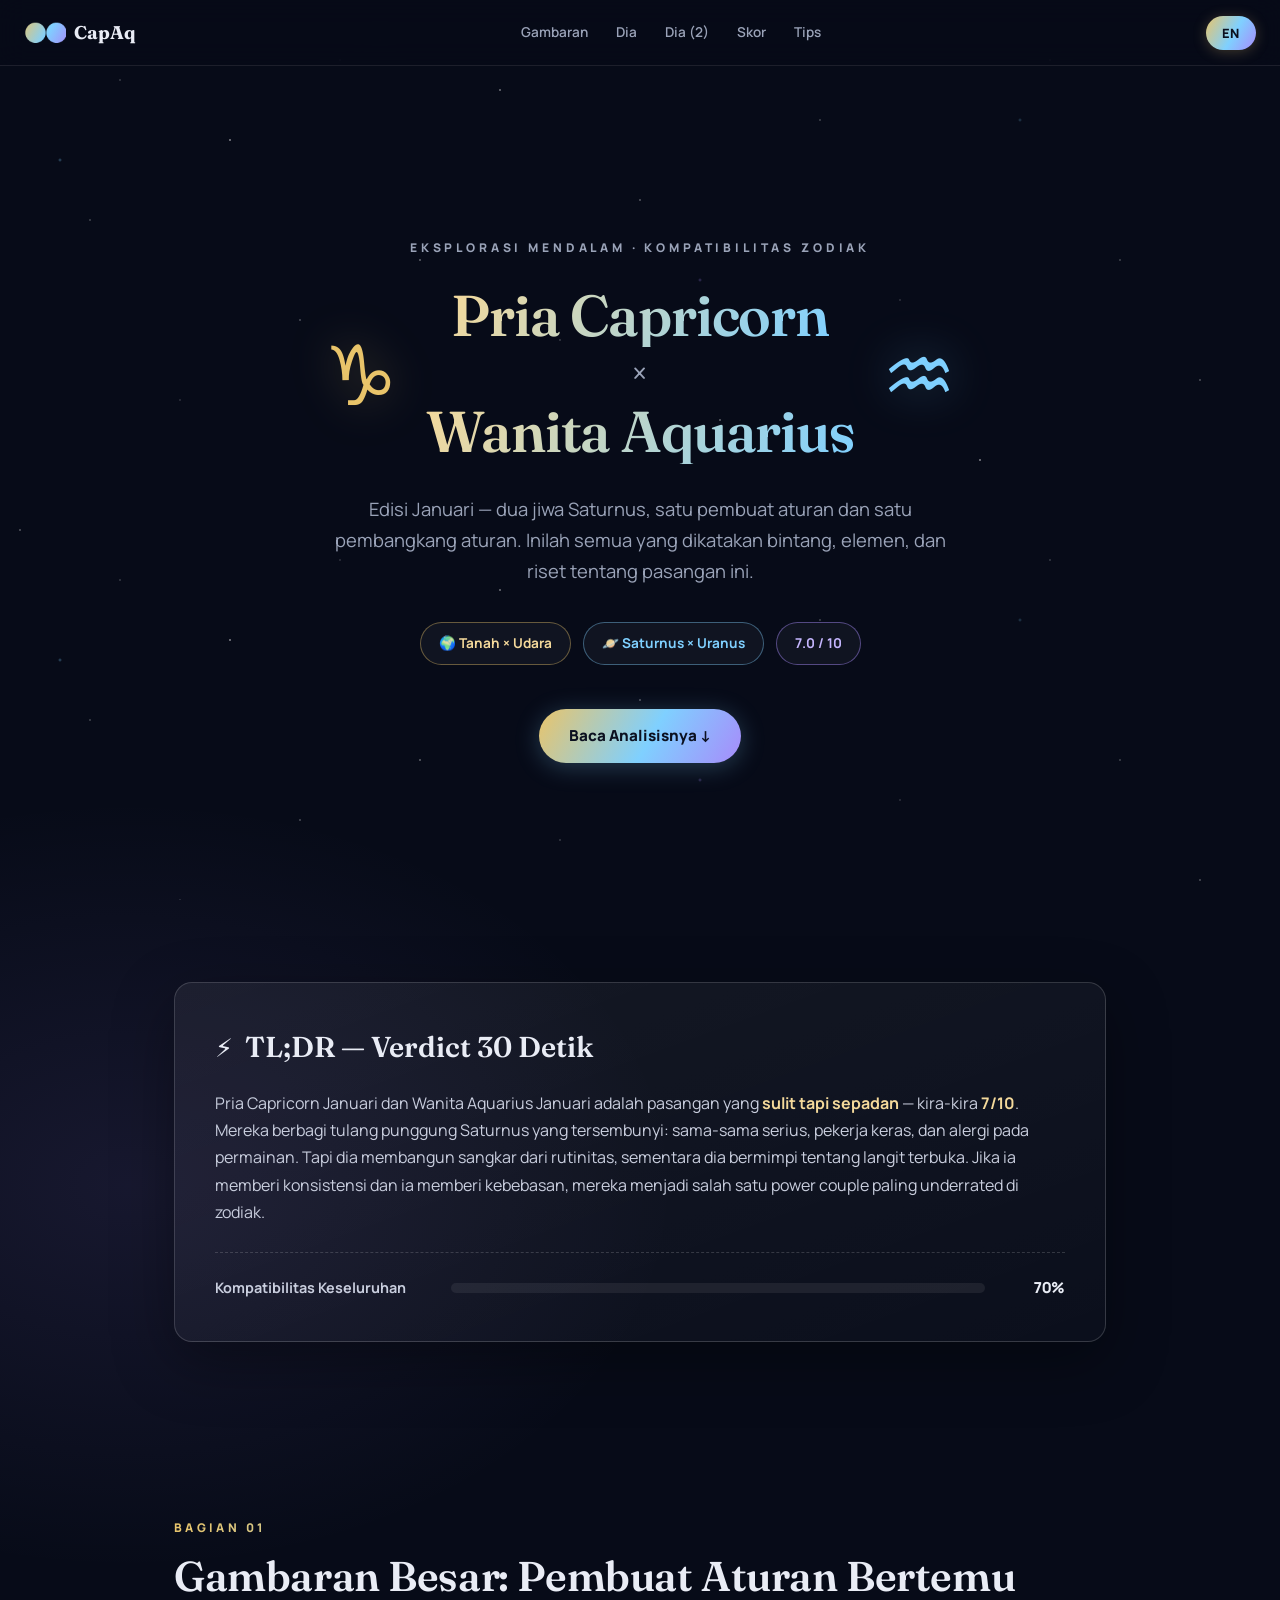
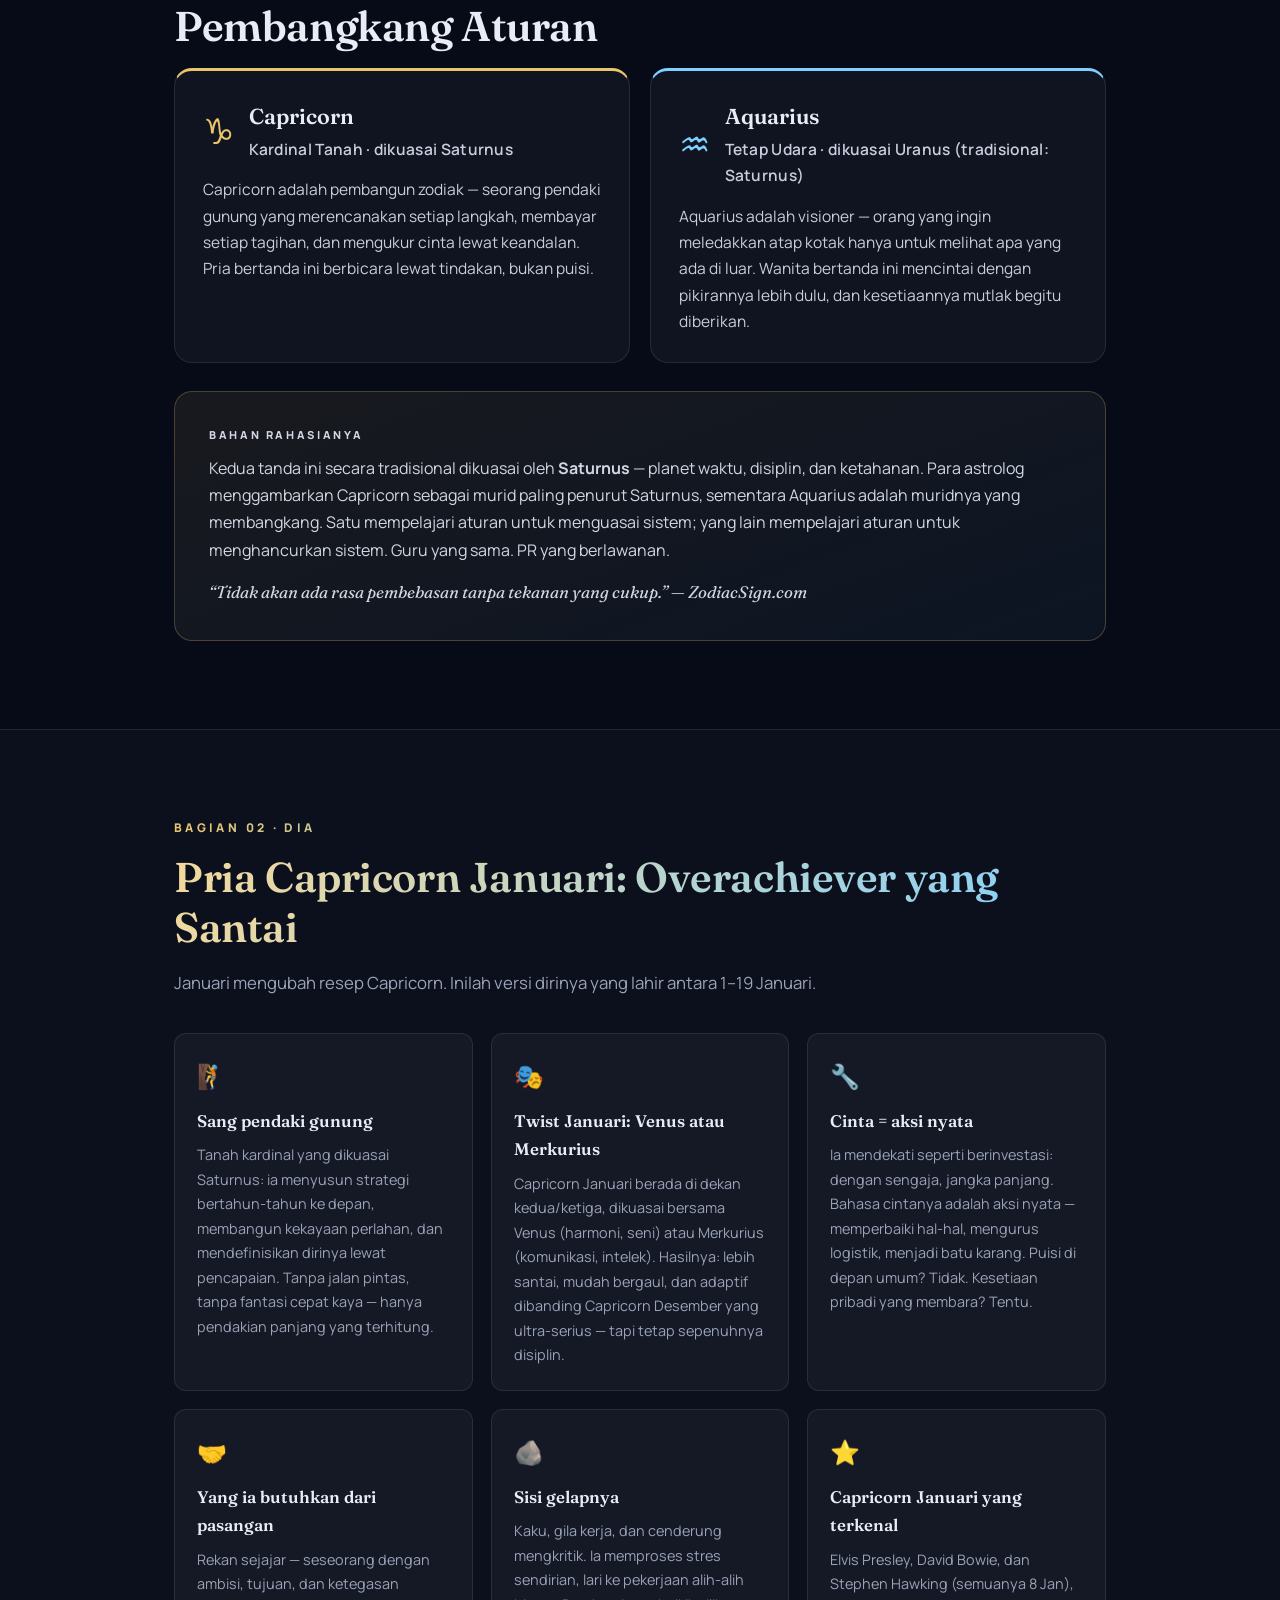
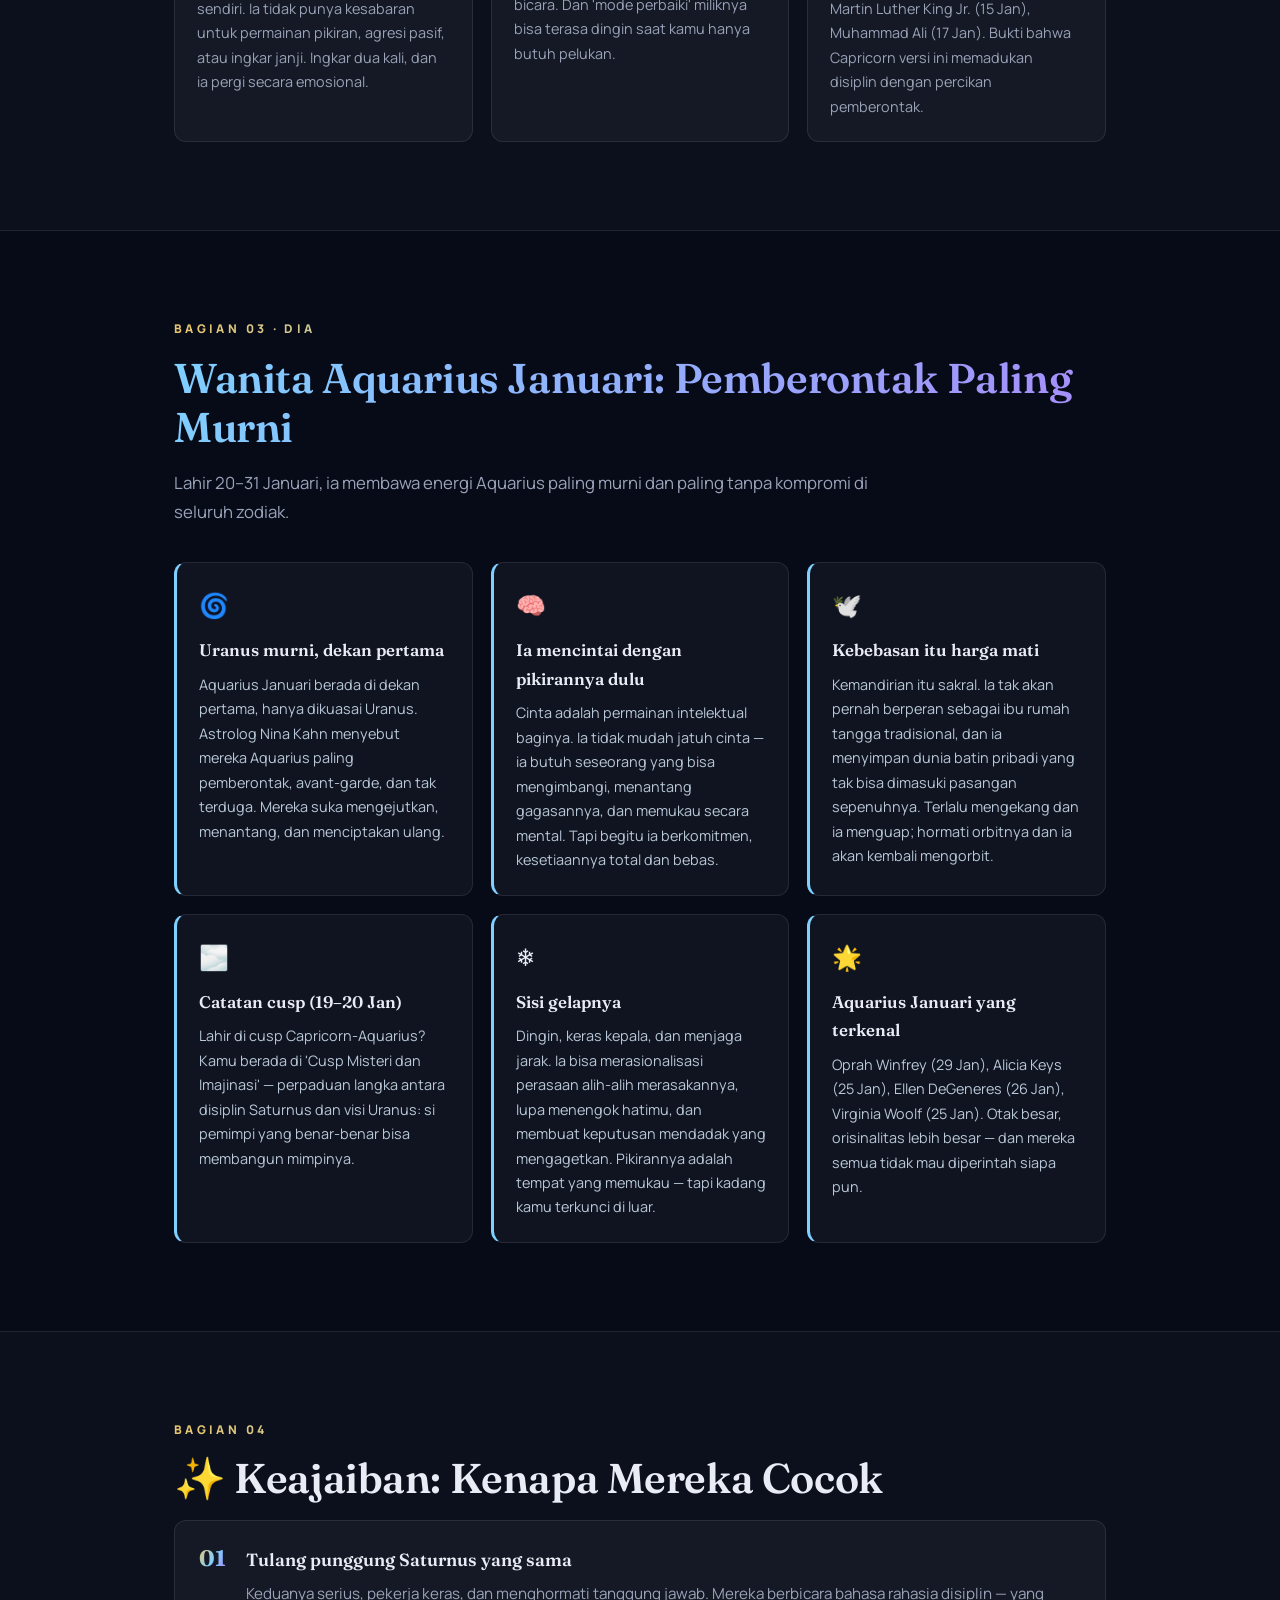
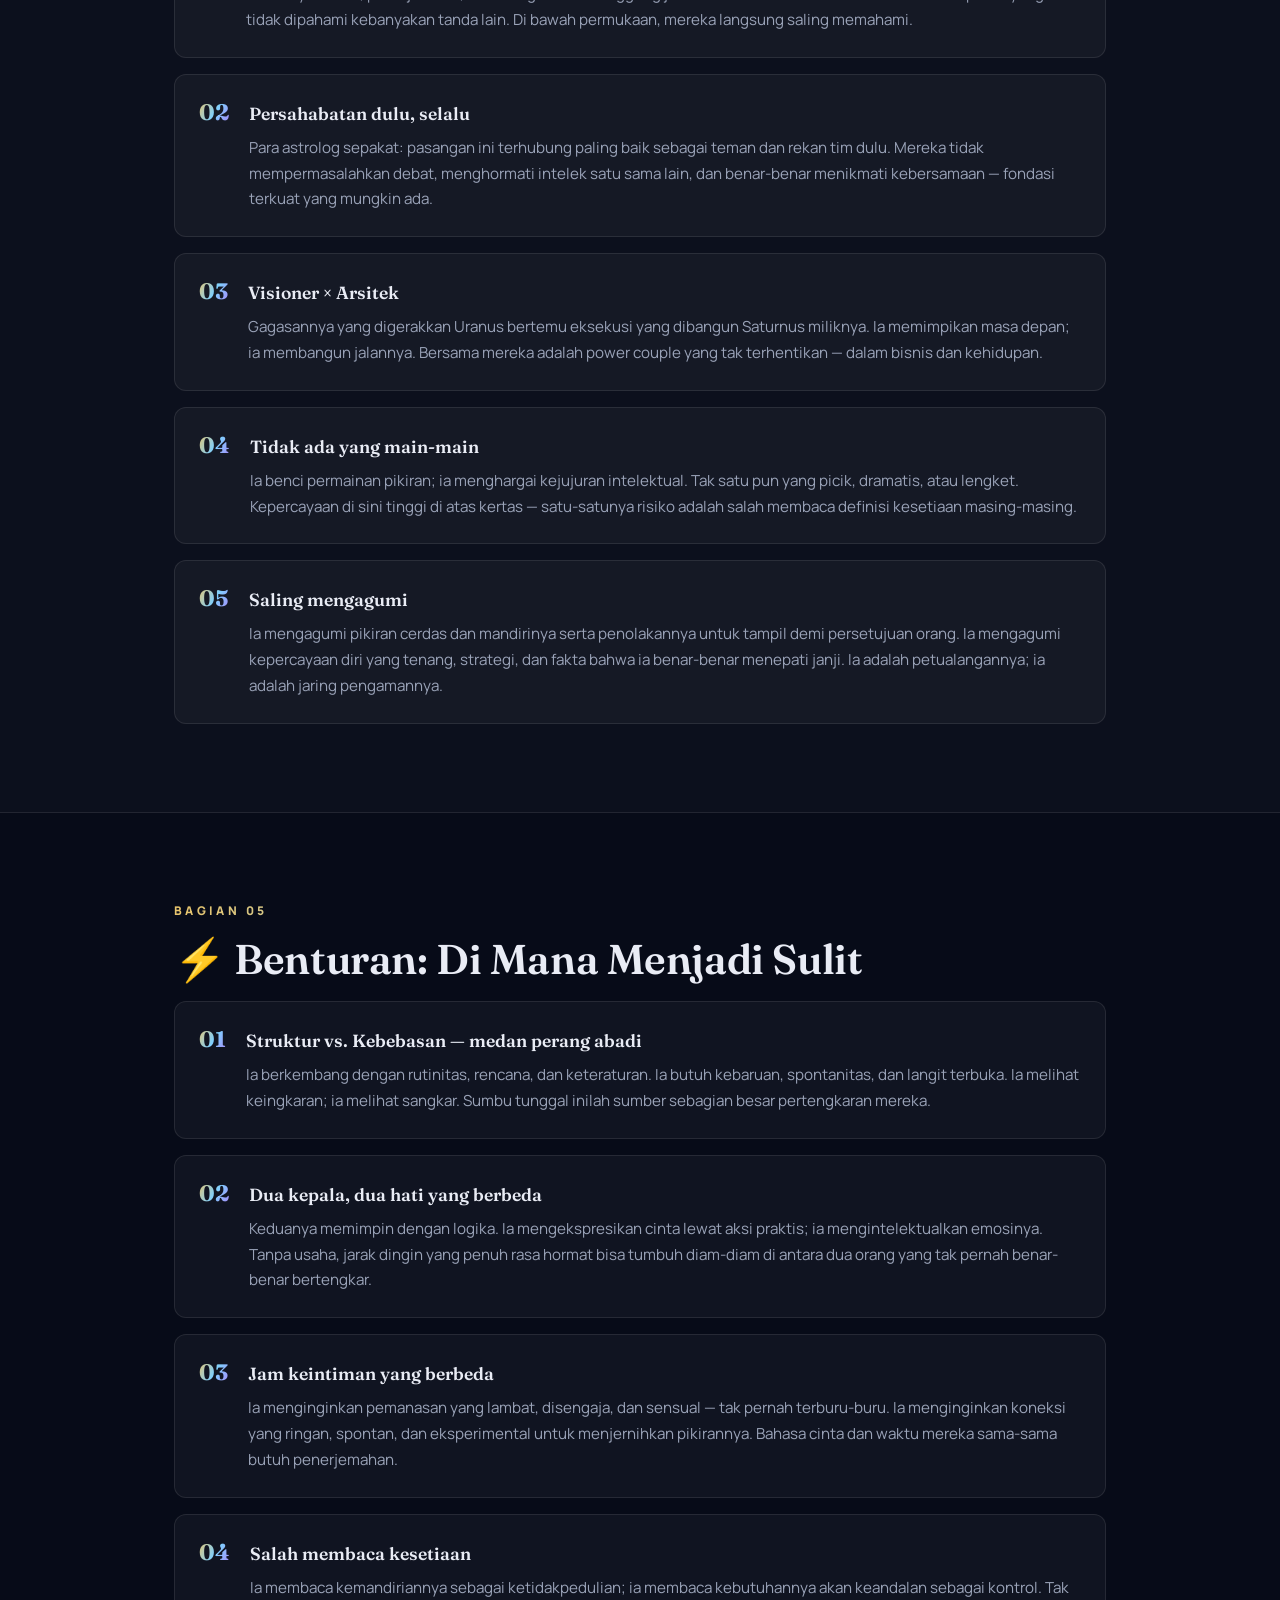
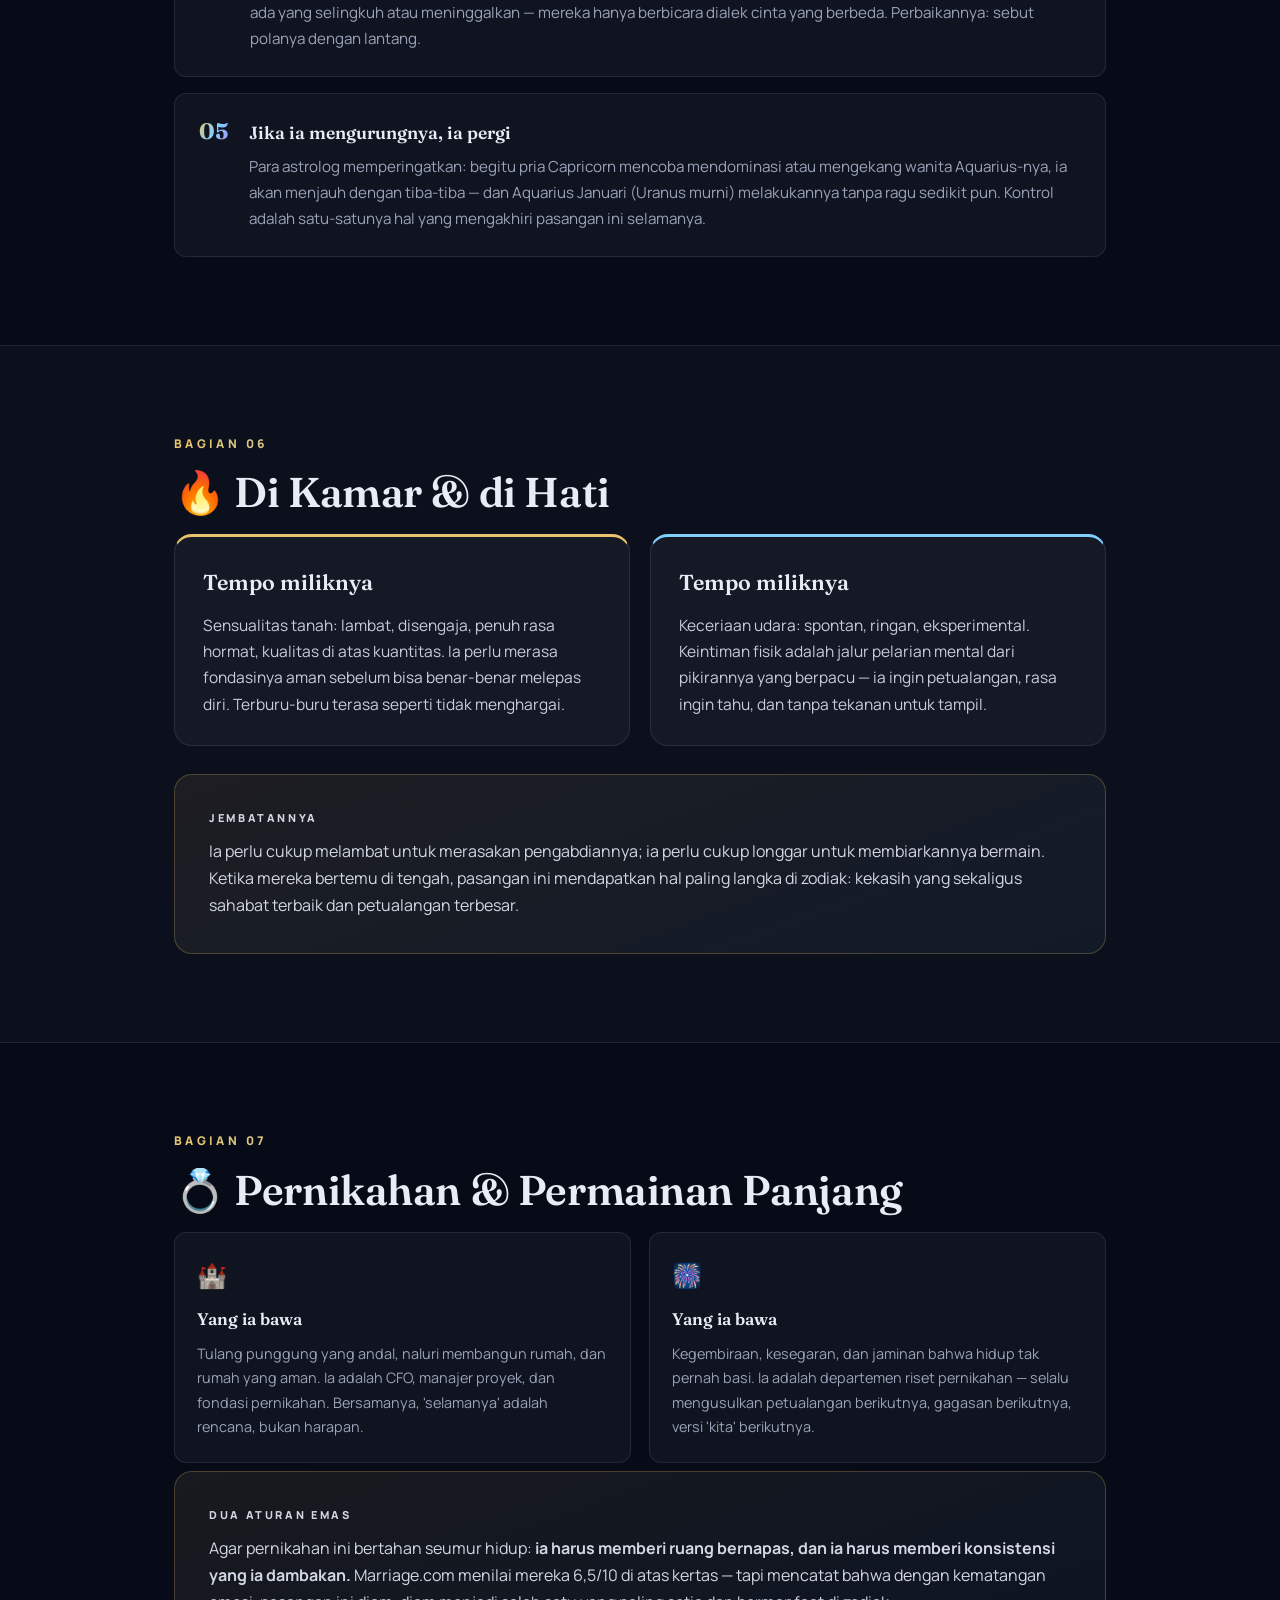
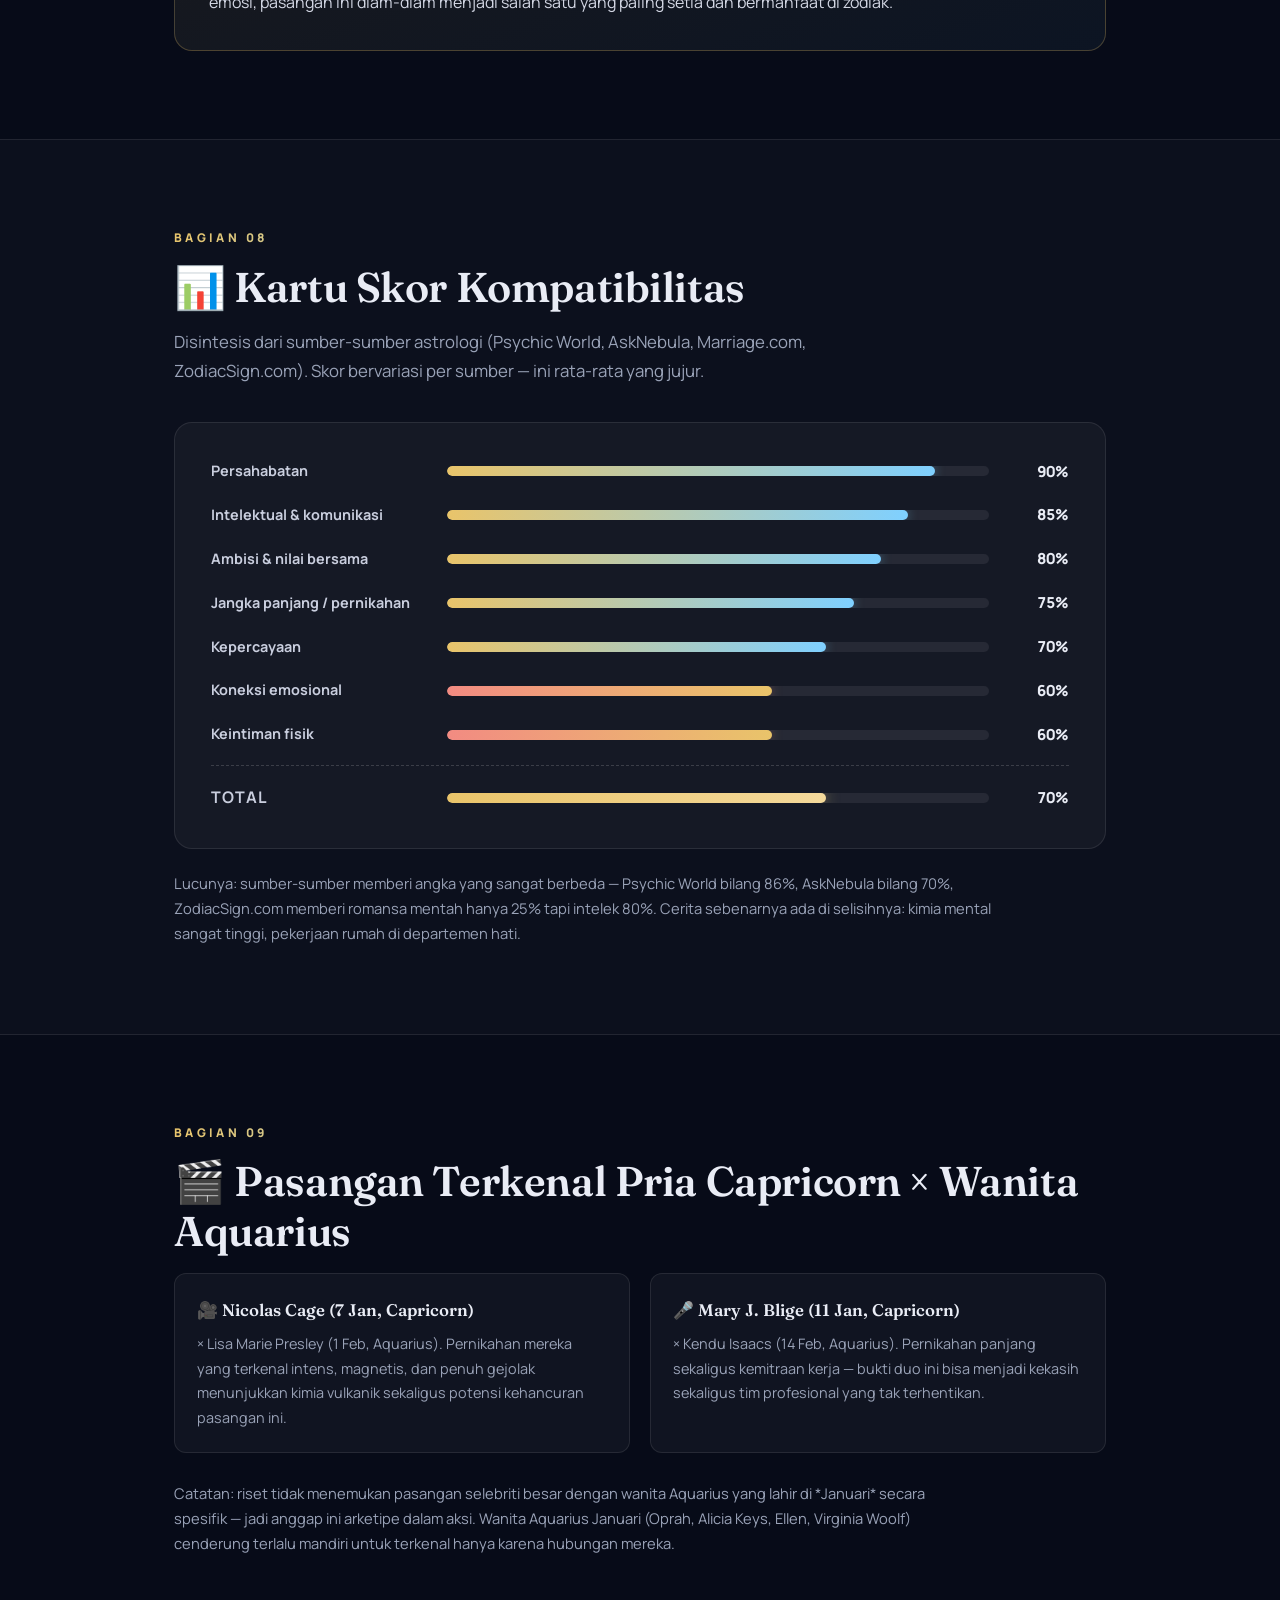
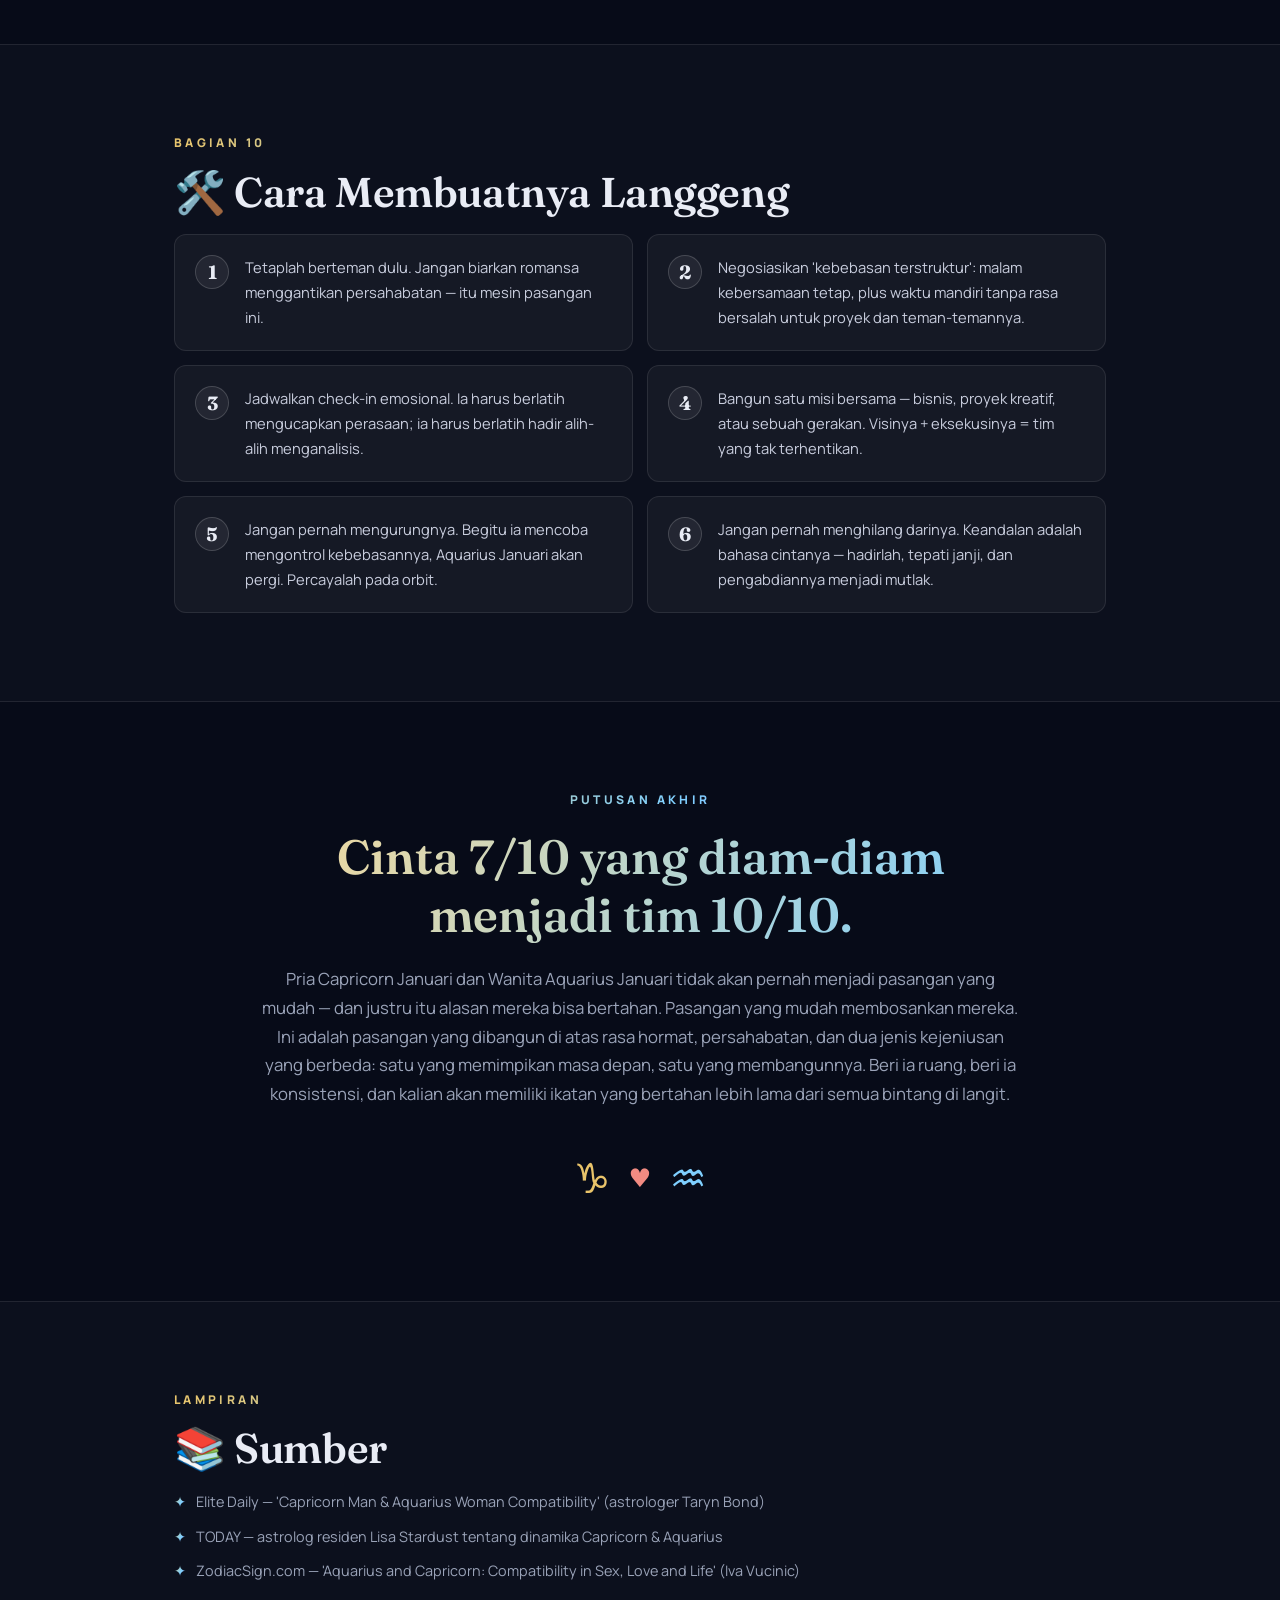
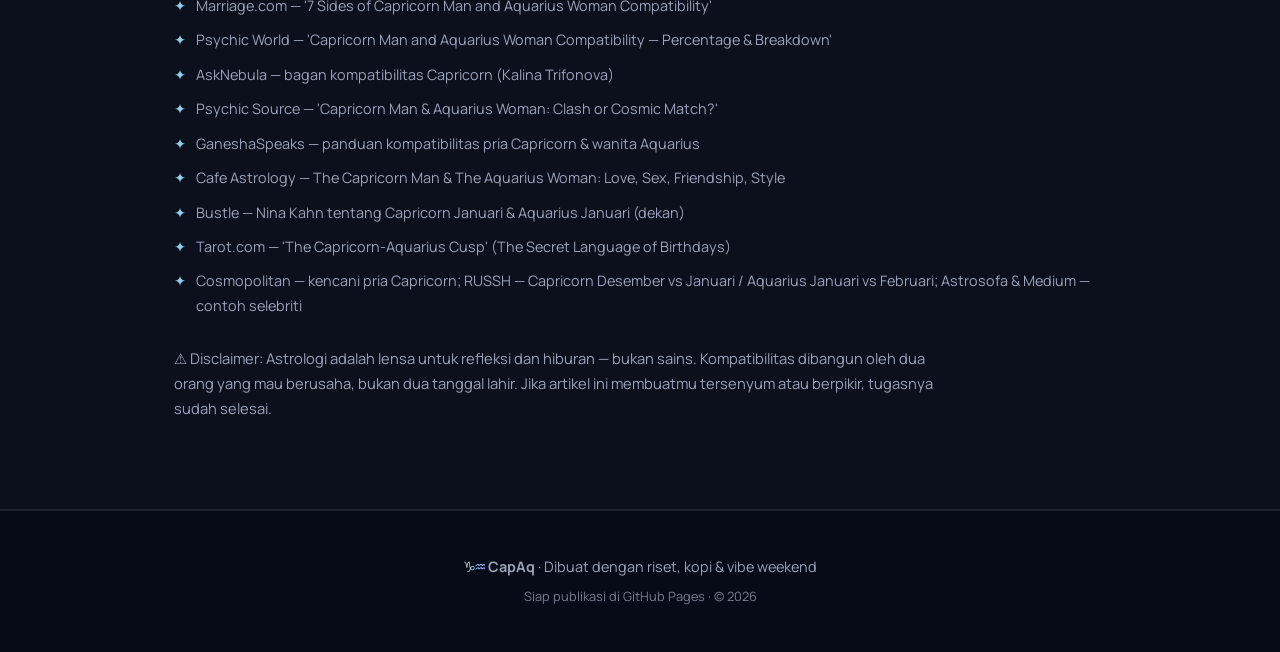
==== index.html @ 14ea139d "feat: add OG social preview card + twitter card meta" ====
<!DOCTYPE html>
<html lang="id">
<head>
  <meta charset="UTF-8" />
  <meta name="viewport" content="width=device-width, initial-scale=1.0" />
  <title>CapAq — Pria Capricorn × Wanita Aquarius | Compatibility Deep Dive</title>
  <meta name="description" content="Deep research on the compatibility between a January Capricorn man and a January Aquarius woman. Strengths, clashes, intimacy, marriage & verdict — bilingual ID/EN." />
  <meta property="og:title" content="CapAq — Pria Capricorn × Wanita Aquarius | Compatibility Deep Dive" />
  <meta property="og:description" content="Riset mendalam kompatibilitas Pria Capricorn Januari × Wanita Aquarius Januari: ikatan Saturnus, benturan struktur vs kebebasan, dan cara membuatnya langgeng. 7.0/10." />
  <meta property="og:type" content="website" />
  <meta property="og:url" content="https://ataraxianusa.github.io/capaq/" />
  <meta property="og:image" content="https://ataraxianusa.github.io/capaq/og-image.png" />
  <meta property="og:image:width" content="1200" />
  <meta property="og:image:height" content="630" />
  <meta property="og:image:alt" content="Pria Capricorn × Wanita Aquarius — skor kompatibilitas 7.0/10" />
  <meta name="twitter:card" content="summary_large_image" />
  <meta name="twitter:title" content="CapAq — Pria Capricorn × Wanita Aquarius | Compatibility Deep Dive" />
  <meta name="twitter:description" content="Riset mendalam kompatibilitas Pria Capricorn Januari × Wanita Aquarius Januari: ikatan Saturnus, benturan struktur vs kebebasan, dan cara membuatnya langgeng." />
  <meta name="twitter:image" content="https://ataraxianusa.github.io/capaq/og-image.png" />
  <link rel="icon" href="data:image/svg+xml,<svg xmlns='http://www.w3.org/2000/svg' viewBox='0 0 100 100'><text y='.9em' font-size='90'>♑♒</text></svg>" />
  <link rel="preconnect" href="https://fonts.googleapis.com" />
  <link rel="preconnect" href="https://fonts.gstatic.com" crossorigin />
  <link href="https://fonts.googleapis.com/css2?family=Fraunces:ital,opsz,wght@0,9..144,400;0,9..144,500;0,9..144,600;0,9..144,700;1,9..144,400&family=Manrope:wght@400;500;600;700;800&display=swap" rel="stylesheet" />
  <link rel="stylesheet" href="styles.css" />
</head>
<body>
  <div class="stars" aria-hidden="true"></div>
  <div class="stars stars--layer2" aria-hidden="true"></div>

  <!-- ═══════════ NAV ═══════════ -->
  <header class="nav">
    <a href="#hero" class="nav__brand"><span class="nav__glyph">♑♒</span> CapAq</a>
    <nav class="nav__links" aria-label="Sections">
      <a href="#gambaran" data-en="Overview" data-id="Gambaran">Gambaran</a>
      <a href="#dia" data-en="Him" data-id="Dia">Dia</a>
      <a href="#her" data-en="Her" data-id="Dia (2)">Dia (2)</a>
      <a href="#scorecard" data-en="Score" data-id="Skor">Skor</a>
      <a href="#tips" data-en="Tips" data-id="Tips">Tips</a>
    </nav>
    <button class="lang-toggle" id="langToggle" aria-label="Switch language">EN</button>
  </header>

  <main>
    <!-- ═══════════ HERO ═══════════ -->
    <section class="hero" id="hero">
      <p class="hero__eyebrow" data-en="ASTRO COMPATIBILITY · DEEP RESEARCH" data-id="EKSPLORASI MENDALAM · KOMPATIBILITAS ZODIAK">EKSPLORASI MENDALAM · KOMPATIBILITAS ZODIAK</p>
      <h1 class="hero__title">
        <span class="hero__sign hero__sign--cap">♑</span>
        <span class="hero__names">
          <span class="hero__name" data-en="Capricorn Man" data-id="Pria Capricorn">Pria Capricorn</span>
          <span class="hero__x">×</span>
          <span class="hero__name" data-en="Aquarius Woman" data-id="Wanita Aquarius">Wanita Aquarius</span>
        </span>
        <span class="hero__sign hero__sign--aq">♒</span>
      </h1>
      <p class="hero__sub" data-en="The January Edition — two Saturn souls, one rule-maker and one rule-breaker. Here's everything the stars, the elements, and the research say about this pairing." data-id="Edisi Januari — dua jiwa Saturnus, satu pembuat aturan dan satu pembangkang aturan. Inilah semua yang dikatakan bintang, elemen, dan riset tentang pasangan ini.">Edisi Januari — dua jiwa Saturnus, satu pembuat aturan dan satu pembangkang aturan. Inilah semua yang dikatakan bintang, elemen, dan riset tentang pasangan ini.</p>
      <div class="hero__chips">
        <span class="chip chip--earth" data-en="🌍 Earth × Air" data-id="🌍 Tanah × Udara">🌍 Tanah × Udara</span>
        <span class="chip chip--saturn" data-en="🪐 Saturn × Uranus" data-id="🪐 Saturnus × Uranus">🪐 Saturnus × Uranus</span>
        <span class="chip chip--score">7.0 / 10</span>
      </div>
      <a class="hero__cta" href="#ringkasan" data-en="Baca Analisisnya ↓" data-id="Baca Analisisnya ↓">Baca Analisisnya ↓</a>
    </section>

    <!-- ═══════════ TL;DR ═══════════ -->
    <section class="section" id="ringkasan">
      <div class="container">
        <div class="tldr">
          <div class="tldr__head">
            <span class="tldr__icon">⚡</span>
            <h2 data-en="TL;DR — The 30-Second Verdict" data-id="TL;DR — Verdict 30 Detik">TL;DR — Verdict 30 Detik</h2>
          </div>
          <p data-en="A January Capricorn man and a January Aquarius woman are a <strong>tough but rewarding</strong> match — roughly <strong>7/10</strong>. They share a secret Saturnian backbone: both are serious, hardworking, and allergic to games. But he builds cages out of routine while she dreams of open skies. If she gives him consistency and he gives her freedom, they become one of the most underrated power couples in the zodiac." data-id="Pria Capricorn Januari dan Wanita Aquarius Januari adalah pasangan yang <strong>sulit tapi sepadan</strong> — kira-kira <strong>7/10</strong>. Mereka berbagi tulang punggung Saturnus yang tersembunyi: sama-sama serius, pekerja keras, dan alergi pada permainan. Tapi dia membangun sangkar dari rutinitas, sementara dia bermimpi tentang langit terbuka. Jika ia memberi konsistensi dan ia memberi kebebasan, mereka menjadi salah satu power couple paling underrated di zodiak.">Pria Capricorn Januari dan Wanita Aquarius Januari adalah pasangan yang <strong>sulit tapi sepadan</strong> — kira-kira <strong>7/10</strong>. Mereka berbagi tulang punggung Saturnus yang tersembunyi: sama-sama serius, pekerja keras, dan alergi pada permainan. Tapi dia membangun sangkar dari rutinitas, sementara dia bermimpi tentang langit terbuka. Jika ia memberi konsistensi dan ia memberi kebebasan, mereka menjadi salah satu power couple paling underrated di zodiak.</p>
          <div class="tldr__meter">
            <div class="meter-row">
              <span class="meter-row__label" data-en="Overall Compatibility" data-id="Kompatibilitas Keseluruhan">Kompatibilitas Keseluruhan</span>
              <div class="meter-row__track"><span class="meter-row__fill" data-value="70"></span></div>
              <span class="meter-row__pct" data-count="70">70%</span>
            </div>
          </div>
        </div>
      </div>
    </section>

    <!-- ═══════════ BIG PICTURE ═══════════ -->
    <section class="section" id="gambaran">
      <div class="container">
        <p class="section__kicker" data-en="PART 01" data-id="BAGIAN 01">BAGIAN 01</p>
        <h2 class="section__title" data-en="The Big Picture: The Rule-Maker Meets the Rule-Breaker" data-id="Gambaran Besar: Pembuat Aturan Bertemu Pembangkang Aturan">Gambaran Besar: Pembuat Aturan Bertemu Pembangkang Aturan</h2>

        <div class="two-col">
          <div class="card card--cap">
            <div class="card__head">
              <span class="card__glyph">♑</span>
              <div>
                <h3 data-en="Capricorn" data-id="Capricorn">Capricorn</h3>
                <p class="card__meta" data-en="Cardinal Earth · ruled by Saturn" data-id="Kardinal Tanah · dikuasai Saturnus">Kardinal Tanah · dikuasai Saturnus</p>
              </div>
            </div>
            <p data-en="Capricorn is the builder of the zodiac — a mountain climber who plans every step, pays every bill, and measures love in reliability. The man of this sign speaks through actions, not poetry." data-id="Capricorn adalah pembangun zodiak — seorang pendaki gunung yang merencanakan setiap langkah, membayar setiap tagihan, dan mengukur cinta lewat keandalan. Pria bertanda ini berbicara lewat tindakan, bukan puisi.">Capricorn adalah pembangun zodiak — seorang pendaki gunung yang merencanakan setiap langkah, membayar setiap tagihan, dan mengukur cinta lewat keandalan. Pria bertanda ini berbicara lewat tindakan, bukan puisi.</p>
          </div>
          <div class="card card--aq">
            <div class="card__head">
              <span class="card__glyph">♒</span>
              <div>
                <h3 data-en="Aquarius" data-id="Aquarius">Aquarius</h3>
                <p class="card__meta" data-en="Fixed Air · ruled by Uranus (traditionally Saturn)" data-id="Tetap Udara · dikuasai Uranus (tradisional: Saturnus)">Tetap Udara · dikuasai Uranus (tradisional: Saturnus)</p>
              </div>
            </div>
            <p data-en="Aquarius is the visionary — the one who wants to blow the roof off the box just to see what's outside. The woman of this sign loves with her mind first, and her loyalty is absolute once given." data-id="Aquarius adalah visioner — orang yang ingin meledakkan atap kotak hanya untuk melihat apa yang ada di luar. Wanita bertanda ini mencintai dengan pikirannya lebih dulu, dan kesetiaannya mutlak begitu diberikan.">Aquarius adalah visioner — orang yang ingin meledakkan atap kotak hanya untuk melihat apa yang ada di luar. Wanita bertanda ini mencintai dengan pikirannya lebih dulu, dan kesetiaannya mutlak begitu diberikan.</p>
          </div>
        </div>

        <div class="insight">
          <p class="insight__label" data-en="The secret ingredient" data-id="Bahan rahasianya">Bahan rahasianya</p>
          <p data-en="Both signs are traditionally ruled by <strong>Saturn</strong> — the planet of time, discipline, and endurance. Astrologers describe Capricorn as Saturn's most obedient student and Aquarius as its rebellious one. One studies the rules to master the system; the other studies the rules to break the system. Same teacher. Opposite homework." data-id="Kedua tanda ini secara tradisional dikuasai oleh <strong>Saturnus</strong> — planet waktu, disiplin, dan ketahanan. Para astrolog menggambarkan Capricorn sebagai murid paling penurut Saturnus, sementara Aquarius adalah muridnya yang membangkang. Satu mempelajari aturan untuk menguasai sistem; yang lain mempelajari aturan untuk menghancurkan sistem. Guru yang sama. PR yang berlawanan.">Kedua tanda ini secara tradisional dikuasai oleh <strong>Saturnus</strong> — planet waktu, disiplin, dan ketahanan. Para astrolog menggambarkan Capricorn sebagai murid paling penurut Saturnus, sementara Aquarius adalah muridnya yang membangkang. Satu mempelajari aturan untuk menguasai sistem; yang lain mempelajari aturan untuk menghancurkan sistem. Guru yang sama. PR yang berlawanan.</p>
          <p class="insight__quote" data-en="“There would be no sense of liberation without enough pressure.” — ZodiacSign.com" data-id="“Tidak akan ada rasa pembebasan tanpa tekanan yang cukup.” — ZodiacSign.com">“Tidak akan ada rasa pembebasan tanpa tekanan yang cukup.” — ZodiacSign.com</p>
        </div>
      </div>
    </section>

    <!-- ═══════════ HIM ═══════════ -->
    <section class="section section--tinted" id="dia">
      <div class="container">
        <p class="section__kicker" data-en="PART 02 · HIM" data-id="BAGIAN 02 · DIA">BAGIAN 02 · DIA</p>
        <h2 class="section__title section__title--cap" data-en="The January Capricorn Man: The Laid-Back Overachiever" data-id="Pria Capricorn Januari: Overachiever yang Santai">Pria Capricorn Januari: Overachiever yang Santai</h2>
        <p class="section__lead" data-en="January changes the Capricorn recipe. Here's the version of him born between January 1–19." data-id="Januari mengubah resep Capricorn. Inilah versi dirinya yang lahir antara 1–19 Januari.">Januari mengubah resep Capricorn. Inilah versi dirinya yang lahir antara 1–19 Januari.</p>

        <div class="grid grid--3">
          <div class="mini-card">
            <span class="mini-card__icon">🧗</span>
            <h4 data-en="The mountain climber" data-id="Sang pendaki gunung">Sang pendaki gunung</h4>
            <p data-en="Cardinal earth and Saturn-ruled: he strategizes years ahead, builds wealth slowly, and defines himself by what he accomplishes. No shortcuts, no get-rich-quick fantasies — just a long, calculated climb." data-id="Tanah kardinal yang dikuasai Saturnus: ia menyusun strategi bertahun-tahun ke depan, membangun kekayaan perlahan, dan mendefinisikan dirinya lewat pencapaian. Tanpa jalan pintas, tanpa fantasi cepat kaya — hanya pendakian panjang yang terhitung.">Tanah kardinal yang dikuasai Saturnus: ia menyusun strategi bertahun-tahun ke depan, membangun kekayaan perlahan, dan mendefinisikan dirinya lewat pencapaian. Tanpa jalan pintas, tanpa fantasi cepat kaya — hanya pendakian panjang yang terhitung.</p>
          </div>
          <div class="mini-card">
            <span class="mini-card__icon">🎭</span>
            <h4 data-en="January's twist: Venus or Mercury" data-id="Twist Januari: Venus atau Merkurius">Twist Januari: Venus atau Merkurius</h4>
            <p data-en="January Capricorns are second/third decan, co-ruled by Venus (harmony, art) or Mercury (communication, intellect). The result: more laid-back, social, and adaptable than the ultra-serious December Capricorn — but still fully disciplined." data-id="Capricorn Januari berada di dekan kedua/ketiga, dikuasai bersama Venus (harmoni, seni) atau Merkurius (komunikasi, intelek). Hasilnya: lebih santai, mudah bergaul, dan adaptif dibanding Capricorn Desember yang ultra-serius — tapi tetap sepenuhnya disiplin.">Capricorn Januari berada di dekan kedua/ketiga, dikuasai bersama Venus (harmoni, seni) atau Merkurius (komunikasi, intelek). Hasilnya: lebih santai, mudah bergaul, dan adaptif dibanding Capricorn Desember yang ultra-serius — tapi tetap sepenuhnya disiplin.</p>
          </div>
          <div class="mini-card">
            <span class="mini-card__icon">🔧</span>
            <h4 data-en="Love = acts of service" data-id="Cinta = aksi nyata">Cinta = aksi nyata</h4>
            <p data-en="He courts like he invests: deliberately, long-term. His love language is acts of service — fixing things, handling logistics, being the rock. Public poetry? No. Private, fierce loyalty? Absolutely." data-id="Ia mendekati seperti berinvestasi: dengan sengaja, jangka panjang. Bahasa cintanya adalah aksi nyata — memperbaiki hal-hal, mengurus logistik, menjadi batu karang. Puisi di depan umum? Tidak. Kesetiaan pribadi yang membara? Tentu.">Ia mendekati seperti berinvestasi: dengan sengaja, jangka panjang. Bahasa cintanya adalah aksi nyata — memperbaiki hal-hal, mengurus logistik, menjadi batu karang. Puisi di depan umum? Tidak. Kesetiaan pribadi yang membara? Tentu.</p>
          </div>
          <div class="mini-card">
            <span class="mini-card__icon">🤝</span>
            <h4 data-en="What he needs in a partner" data-id="Yang ia butuhkan dari pasangan">Yang ia butuhkan dari pasangan</h4>
            <p data-en="An equal — someone with their own drive, goals, and spine. He has zero patience for mind games, passive aggression, or flakiness. Break a promise twice, and he's emotionally gone." data-id="Rekan sejajar — seseorang dengan ambisi, tujuan, dan ketegasan sendiri. Ia tidak punya kesabaran untuk permainan pikiran, agresi pasif, atau ingkar janji. Ingkar dua kali, dan ia pergi secara emosional.">Rekan sejajar — seseorang dengan ambisi, tujuan, dan ketegasan sendiri. Ia tidak punya kesabaran untuk permainan pikiran, agresi pasif, atau ingkar janji. Ingkar dua kali, dan ia pergi secara emosional.</p>
          </div>
          <div class="mini-card">
            <span class="mini-card__icon">🪨</span>
            <h4 data-en="His shadow side" data-id="Sisi gelapnya">Sisi gelapnya</h4>
            <p data-en="Rigidity, workaholism, and a tendency to critique. He processes stress alone, retreating into work instead of talking. And his 'fix-it mode' can feel cold when you just needed a hug." data-id="Kaku, gila kerja, dan cenderung mengkritik. Ia memproses stres sendirian, lari ke pekerjaan alih-alih bicara. Dan 'mode perbaiki' miliknya bisa terasa dingin saat kamu hanya butuh pelukan.">Kaku, gila kerja, dan cenderung mengkritik. Ia memproses stres sendirian, lari ke pekerjaan alih-alih bicara. Dan 'mode perbaiki' miliknya bisa terasa dingin saat kamu hanya butuh pelukan.</p>
          </div>
          <div class="mini-card">
            <span class="mini-card__icon">⭐</span>
            <h4 data-en="January Caps to know" data-id="Capricorn Januari yang terkenal">Capricorn Januari yang terkenal</h4>
            <p data-en="Elvis Presley, David Bowie & Stephen Hawking (all Jan 8), Martin Luther King Jr. (Jan 15), Muhammad Ali (Jan 17). Proof that this version of Capricorn blends discipline with a rebel spark." data-id="Elvis Presley, David Bowie, dan Stephen Hawking (semuanya 8 Jan), Martin Luther King Jr. (15 Jan), Muhammad Ali (17 Jan). Bukti bahwa Capricorn versi ini memadukan disiplin dengan percikan pemberontak.">Elvis Presley, David Bowie, dan Stephen Hawking (semuanya 8 Jan), Martin Luther King Jr. (15 Jan), Muhammad Ali (17 Jan). Bukti bahwa Capricorn versi ini memadukan disiplin dengan percikan pemberontak.</p>
          </div>
        </div>
      </div>
    </section>

    <!-- ═══════════ HER ═══════════ -->
    <section class="section" id="her">
      <div class="container">
        <p class="section__kicker" data-en="PART 03 · HER" data-id="BAGIAN 03 · DIA">BAGIAN 03 · DIA</p>
        <h2 class="section__title section__title--aq" data-en="The January Aquarius Woman: The Purest Rebel" data-id="Wanita Aquarius Januari: Pemberontak Paling Murni">Wanita Aquarius Januari: Pemberontak Paling Murni</h2>
        <p class="section__lead" data-en="Born January 20–31, she carries the purest, most uncompromising Aquarius energy in the whole zodiac." data-id="Lahir 20–31 Januari, ia membawa energi Aquarius paling murni dan paling tanpa kompromi di seluruh zodiak.">Lahir 20–31 Januari, ia membawa energi Aquarius paling murni dan paling tanpa kompromi di seluruh zodiak.</p>

        <div class="grid grid--3">
          <div class="mini-card mini-card--aq">
            <span class="mini-card__icon">🌀</span>
            <h4 data-en="Pure Uranus, first decan" data-id="Uranus murni, dekan pertama">Uranus murni, dekan pertama</h4>
            <p data-en="January Aquarians fall in the first decan, ruled only by Uranus. Astrologer Nina Kahn calls them the most rebellious, avant-garde, and unpredictable Aquarians of all. They love to shock, to challenge, to reinvent." data-id="Aquarius Januari berada di dekan pertama, hanya dikuasai Uranus. Astrolog Nina Kahn menyebut mereka Aquarius paling pemberontak, avant-garde, dan tak terduga. Mereka suka mengejutkan, menantang, dan menciptakan ulang.">Aquarius Januari berada di dekan pertama, hanya dikuasai Uranus. Astrolog Nina Kahn menyebut mereka Aquarius paling pemberontak, avant-garde, dan tak terduga. Mereka suka mengejutkan, menantang, dan menciptakan ulang.</p>
          </div>
          <div class="mini-card mini-card--aq">
            <span class="mini-card__icon">🧠</span>
            <h4 data-en="She loves with her mind first" data-id="Ia mencintai dengan pikirannya dulu">Ia mencintai dengan pikirannya dulu</h4>
            <p data-en="Love is an intellectual game to her. She doesn't fall easily — she needs someone who can keep up, challenge her ideas, and dazzle her mentally. But once she commits, her loyalty is total and free." data-id="Cinta adalah permainan intelektual baginya. Ia tidak mudah jatuh cinta — ia butuh seseorang yang bisa mengimbangi, menantang gagasannya, dan memukau secara mental. Tapi begitu ia berkomitmen, kesetiaannya total dan bebas.">Cinta adalah permainan intelektual baginya. Ia tidak mudah jatuh cinta — ia butuh seseorang yang bisa mengimbangi, menantang gagasannya, dan memukau secara mental. Tapi begitu ia berkomitmen, kesetiaannya total dan bebas.</p>
          </div>
          <div class="mini-card mini-card--aq">
            <span class="mini-card__icon">🕊️</span>
            <h4 data-en="Freedom is non-negotiable" data-id="Kebebasan itu harga mati">Kebebasan itu harga mati</h4>
            <p data-en="Independence is sacred. She'll never play the traditional housewife, and she keeps a private inner world no partner can fully enter. Cling to her and she evaporates; respect her orbit and she'll orbit back." data-id="Kemandirian itu sakral. Ia tak akan pernah berperan sebagai ibu rumah tangga tradisional, dan ia menyimpan dunia batin pribadi yang tak bisa dimasuki pasangan sepenuhnya. Terlalu mengekang dan ia menguap; hormati orbitnya dan ia akan kembali mengorbit.">Kemandirian itu sakral. Ia tak akan pernah berperan sebagai ibu rumah tangga tradisional, dan ia menyimpan dunia batin pribadi yang tak bisa dimasuki pasangan sepenuhnya. Terlalu mengekang dan ia menguap; hormati orbitnya dan ia akan kembali mengorbit.</p>
          </div>
          <div class="mini-card mini-card--aq">
            <span class="mini-card__icon">🌫️</span>
            <h4 data-en="The cusp note (Jan 19–20)" data-id="Catatan cusp (19–20 Jan)">Catatan cusp (19–20 Jan)</h4>
            <p data-en="Born on the Capricorn-Aquarius cusp? You're on the 'Cusp of Mystery and Imagination' — a rare blend of Saturnian discipline and Uranian vision: the dreamer who can actually build the dream." data-id="Lahir di cusp Capricorn-Aquarius? Kamu berada di 'Cusp Misteri dan Imajinasi' — perpaduan langka antara disiplin Saturnus dan visi Uranus: si pemimpi yang benar-benar bisa membangun mimpinya.">Lahir di cusp Capricorn-Aquarius? Kamu berada di 'Cusp Misteri dan Imajinasi' — perpaduan langka antara disiplin Saturnus dan visi Uranus: si pemimpi yang benar-benar bisa membangun mimpinya.</p>
          </div>
          <div class="mini-card mini-card--aq">
            <span class="mini-card__icon">❄️</span>
            <h4 data-en="Her shadow side" data-id="Sisi gelapnya">Sisi gelapnya</h4>
            <p data-en="Detachment, stubbornness, and aloofness. She can rationalize feelings instead of feeling them, forget to check in on your heart, and make sudden jarring decisions. Her mind is a fascinating place — but sometimes you're locked outside." data-id="Dingin, keras kepala, dan menjaga jarak. Ia bisa merasionalisasi perasaan alih-alih merasakannya, lupa menengok hatimu, dan membuat keputusan mendadak yang mengagetkan. Pikirannya adalah tempat yang memukau — tapi kadang kamu terkunci di luar.">Dingin, keras kepala, dan menjaga jarak. Ia bisa merasionalisasi perasaan alih-alih merasakannya, lupa menengok hatimu, dan membuat keputusan mendadak yang mengagetkan. Pikirannya adalah tempat yang memukau — tapi kadang kamu terkunci di luar.</p>
          </div>
          <div class="mini-card mini-card--aq">
            <span class="mini-card__icon">🌟</span>
            <h4 data-en="January Aquarians to know" data-id="Aquarius Januari yang terkenal">Aquarius Januari yang terkenal</h4>
            <p data-en="Oprah Winfrey (Jan 29), Alicia Keys (Jan 25), Ellen DeGeneres (Jan 26), Virginia Woolf (Jan 25). Big brains, bigger originality — and they all answer to no one." data-id="Oprah Winfrey (29 Jan), Alicia Keys (25 Jan), Ellen DeGeneres (26 Jan), Virginia Woolf (25 Jan). Otak besar, orisinalitas lebih besar — dan mereka semua tidak mau diperintah siapa pun.">Oprah Winfrey (29 Jan), Alicia Keys (25 Jan), Ellen DeGeneres (26 Jan), Virginia Woolf (25 Jan). Otak besar, orisinalitas lebih besar — dan mereka semua tidak mau diperintah siapa pun.</p>
          </div>
        </div>
      </div>
    </section>

    <!-- ═══════════ MAGIC ═══════════ -->
    <section class="section section--tinted" id="magic">
      <div class="container">
        <p class="section__kicker" data-en="PART 04" data-id="BAGIAN 04">BAGIAN 04</p>
        <h2 class="section__title" data-en="✨ The Magic: Why They Click" data-id="✨ Keajaiban: Kenapa Mereka Cocok">✨ Keajaiban: Kenapa Mereka Cocok</h2>
        <div class="list-block">
          <div class="list-item">
            <span class="list-item__num">01</span>
            <div>
              <h4 data-en="The same Saturn backbone" data-id="Tulang punggung Saturnus yang sama">Tulang punggung Saturnus yang sama</h4>
              <p data-en="Both are serious, hardworking, and respectful of duty. They speak the secret language of discipline — which most other signs simply don't. Under the surface, they understand each other instantly." data-id="Keduanya serius, pekerja keras, dan menghormati tanggung jawab. Mereka berbicara bahasa rahasia disiplin — yang tidak dipahami kebanyakan tanda lain. Di bawah permukaan, mereka langsung saling memahami.">Keduanya serius, pekerja keras, dan menghormati tanggung jawab. Mereka berbicara bahasa rahasia disiplin — yang tidak dipahami kebanyakan tanda lain. Di bawah permukaan, mereka langsung saling memahami.</p>
            </div>
          </div>
          <div class="list-item">
            <span class="list-item__num">02</span>
            <div>
              <h4 data-en="Friendship first, always" data-id="Persahabatan dulu, selalu">Persahabatan dulu, selalu</h4>
              <p data-en="Astrologers agree: this pair connects best as friends and teammates first. They don't take debates personally, respect each other's intellect, and genuinely enjoy each other's company — the strongest possible foundation." data-id="Para astrolog sepakat: pasangan ini terhubung paling baik sebagai teman dan rekan tim dulu. Mereka tidak mempermasalahkan debat, menghormati intelek satu sama lain, dan benar-benar menikmati kebersamaan — fondasi terkuat yang mungkin ada.">Para astrolog sepakat: pasangan ini terhubung paling baik sebagai teman dan rekan tim dulu. Mereka tidak mempermasalahkan debat, menghormati intelek satu sama lain, dan benar-benar menikmati kebersamaan — fondasi terkuat yang mungkin ada.</p>
            </div>
          </div>
          <div class="list-item">
            <span class="list-item__num">03</span>
            <div>
              <h4 data-en="Visionary × Architect" data-id="Visioner × Arsitek">Visioner × Arsitek</h4>
              <p data-en="Her Uranus-fueled ideas meet his Saturn-built execution. She dreams up the future; he builds the road to it. Together they're an unstoppable power couple — in business and in life." data-id="Gagasannya yang digerakkan Uranus bertemu eksekusi yang dibangun Saturnus miliknya. Ia memimpikan masa depan; ia membangun jalannya. Bersama mereka adalah power couple yang tak terhentikan — dalam bisnis dan kehidupan.">Gagasannya yang digerakkan Uranus bertemu eksekusi yang dibangun Saturnus miliknya. Ia memimpikan masa depan; ia membangun jalannya. Bersama mereka adalah power couple yang tak terhentikan — dalam bisnis dan kehidupan.</p>
            </div>
          </div>
          <div class="list-item">
            <span class="list-item__num">04</span>
            <div>
              <h4 data-en="Nobody plays games" data-id="Tidak ada yang main-main">Tidak ada yang main-main</h4>
              <p data-en="He hates mind games; she values intellectual honesty. Neither is petty, dramatic, or clingy. Trust here is high on paper — the only risk is misreading each other's definitions of loyalty." data-id="Ia benci permainan pikiran; ia menghargai kejujuran intelektual. Tak satu pun yang picik, dramatis, atau lengket. Kepercayaan di sini tinggi di atas kertas — satu-satunya risiko adalah salah membaca definisi kesetiaan masing-masing.">Ia benci permainan pikiran; ia menghargai kejujuran intelektual. Tak satu pun yang picik, dramatis, atau lengket. Kepercayaan di sini tinggi di atas kertas — satu-satunya risiko adalah salah membaca definisi kesetiaan masing-masing.</p>
            </div>
          </div>
          <div class="list-item">
            <span class="list-item__num">05</span>
            <div>
              <h4 data-en="Mutual admiration" data-id="Saling mengagumi">Saling mengagumi</h4>
              <p data-en="He admires her brilliant, independent mind and her refusal to perform for approval. She admires his quiet confidence, strategy, and the fact that he actually delivers. She's his adventure; he's her safety net." data-id="Ia mengagumi pikiran cerdas dan mandirinya serta penolakannya untuk tampil demi persetujuan orang. Ia mengagumi kepercayaan diri yang tenang, strategi, dan fakta bahwa ia benar-benar menepati janji. Ia adalah petualangannya; ia adalah jaring pengamannya.">Ia mengagumi pikiran cerdas dan mandirinya serta penolakannya untuk tampil demi persetujuan orang. Ia mengagumi kepercayaan diri yang tenang, strategi, dan fakta bahwa ia benar-benar menepati janji. Ia adalah petualangannya; ia adalah jaring pengamannya.</p>
            </div>
          </div>
        </div>
      </div>
    </section>

    <!-- ═══════════ CLASH ═══════════ -->
    <section class="section" id="clash">
      <div class="container">
        <p class="section__kicker" data-en="PART 05" data-id="BAGIAN 05">BAGIAN 05</p>
        <h2 class="section__title" data-en="⚡ The Clash: Where It Gets Hard" data-id="⚡ Benturan: Di Mana Menjadi Sulit">⚡ Benturan: Di Mana Menjadi Sulit</h2>
        <div class="list-block">
          <div class="list-item">
            <span class="list-item__num">01</span>
            <div>
              <h4 data-en="Structure vs. Freedom — the eternal battleground" data-id="Struktur vs. Kebebasan — medan perang abadi">Struktur vs. Kebebasan — medan perang abadi</h4>
              <p data-en="He thrives on routine, plans, and predictability. She needs novelty, spontaneity, and open skies. He sees flakiness; she sees a cage. This single axis is the source of most of their fights." data-id="Ia berkembang dengan rutinitas, rencana, dan keteraturan. Ia butuh kebaruan, spontanitas, dan langit terbuka. Ia melihat keingkaran; ia melihat sangkar. Sumbu tunggal inilah sumber sebagian besar pertengkaran mereka.">Ia berkembang dengan rutinitas, rencana, dan keteraturan. Ia butuh kebaruan, spontanitas, dan langit terbuka. Ia melihat keingkaran; ia melihat sangkar. Sumbu tunggal inilah sumber sebagian besar pertengkaran mereka.</p>
            </div>
          </div>
          <div class="list-item">
            <span class="list-item__num">02</span>
            <div>
              <h4 data-en="Two heads, two different hearts" data-id="Dua kepala, dua hati yang berbeda">Dua kepala, dua hati yang berbeda</h4>
              <p data-en="Both lead with logic. He expresses love through practical actions; she intellectualizes her emotions. Without effort, a cold, respectful distance can silently grow between two people who never actually fought." data-id="Keduanya memimpin dengan logika. Ia mengekspresikan cinta lewat aksi praktis; ia mengintelektualkan emosinya. Tanpa usaha, jarak dingin yang penuh rasa hormat bisa tumbuh diam-diam di antara dua orang yang tak pernah benar-benar bertengkar.">Keduanya memimpin dengan logika. Ia mengekspresikan cinta lewat aksi praktis; ia mengintelektualkan emosinya. Tanpa usaha, jarak dingin yang penuh rasa hormat bisa tumbuh diam-diam di antara dua orang yang tak pernah benar-benar bertengkar.</p>
            </div>
          </div>
          <div class="list-item">
            <span class="list-item__num">03</span>
            <div>
              <h4 data-en="Different intimacy clocks" data-id="Jam keintiman yang berbeda">Jam keintiman yang berbeda</h4>
              <p data-en="He wants slow, deliberate, sensual build-up — never rushed. She wants light, spontaneous, experimental connection that clears her head. Their love languages and timing both need translation." data-id="Ia menginginkan pemanasan yang lambat, disengaja, dan sensual — tak pernah terburu-buru. Ia menginginkan koneksi yang ringan, spontan, dan eksperimental untuk menjernihkan pikirannya. Bahasa cinta dan waktu mereka sama-sama butuh penerjemahan.">Ia menginginkan pemanasan yang lambat, disengaja, dan sensual — tak pernah terburu-buru. Ia menginginkan koneksi yang ringan, spontan, dan eksperimental untuk menjernihkan pikirannya. Bahasa cinta dan waktu mereka sama-sama butuh penerjemahan.</p>
            </div>
          </div>
          <div class="list-item">
            <span class="list-item__num">04</span>
            <div>
              <h4 data-en="Misreading loyalty" data-id="Salah membaca kesetiaan">Salah membaca kesetiaan</h4>
              <p data-en="He reads her independence as indifference; she reads his need for reliability as control. Neither is cheating or abandoning — they're just speaking different dialects of love. The fix: name the pattern out loud." data-id="Ia membaca kemandiriannya sebagai ketidakpedulian; ia membaca kebutuhannya akan keandalan sebagai kontrol. Tak ada yang selingkuh atau meninggalkan — mereka hanya berbicara dialek cinta yang berbeda. Perbaikannya: sebut polanya dengan lantang.">Ia membaca kemandiriannya sebagai ketidakpedulian; ia membaca kebutuhannya akan keandalan sebagai kontrol. Tak ada yang selingkuh atau meninggalkan — mereka hanya berbicara dialek cinta yang berbeda. Perbaikannya: sebut polanya dengan lantang.</p>
            </div>
          </div>
          <div class="list-item">
            <span class="list-item__num">05</span>
            <div>
              <h4 data-en="If he cages her, she's gone" data-id="Jika ia mengurungnya, ia pergi">Jika ia mengurungnya, ia pergi</h4>
              <p data-en="Astrologers warn: the moment a Capricorn man tries to dominate or restrict his Aquarius woman, she will pull away abruptly — and a January Aquarius (pure Uranus) does it with zero hesitation. Control is the one thing that ends this pairing for good." data-id="Para astrolog memperingatkan: begitu pria Capricorn mencoba mendominasi atau mengekang wanita Aquarius-nya, ia akan menjauh dengan tiba-tiba — dan Aquarius Januari (Uranus murni) melakukannya tanpa ragu sedikit pun. Kontrol adalah satu-satunya hal yang mengakhiri pasangan ini selamanya.">Para astrolog memperingatkan: begitu pria Capricorn mencoba mendominasi atau mengekang wanita Aquarius-nya, ia akan menjauh dengan tiba-tiba — dan Aquarius Januari (Uranus murni) melakukannya tanpa ragu sedikit pun. Kontrol adalah satu-satunya hal yang mengakhiri pasangan ini selamanya.</p>
            </div>
          </div>
        </div>
      </div>
    </section>

    <!-- ═══════════ INTIMACY ═══════════ -->
    <section class="section section--tinted" id="intimacy">
      <div class="container">
        <p class="section__kicker" data-en="PART 06" data-id="BAGIAN 06">BAGIAN 06</p>
        <h2 class="section__title" data-en="🔥 In the Bedroom & the Heart" data-id="🔥 Di Kamar & di Hati">🔥 Di Kamar & di Hati</h2>
        <div class="two-col">
          <div class="card card--cap">
            <h3 class="card__title" data-en="His tempo" data-id="Tempo miliknya">Tempo miliknya</h3>
            <p data-en="Earth-sign sensuality: slow, deliberate, respectful, quality over quantity. He needs to feel the foundation is secure before he can fully let go. Rushing him reads as disrespect." data-id="Sensualitas tanah: lambat, disengaja, penuh rasa hormat, kualitas di atas kuantitas. Ia perlu merasa fondasinya aman sebelum bisa benar-benar melepas diri. Terburu-buru terasa seperti tidak menghargai.">Sensualitas tanah: lambat, disengaja, penuh rasa hormat, kualitas di atas kuantitas. Ia perlu merasa fondasinya aman sebelum bisa benar-benar melepas diri. Terburu-buru terasa seperti tidak menghargai.</p>
          </div>
          <div class="card card--aq">
            <h3 class="card__title" data-en="Her tempo" data-id="Tempo miliknya">Tempo miliknya</h3>
            <p data-en="Air-sign playfulness: spontaneous, light, experimental. Physical intimacy is a mental escape hatch from her own racing thoughts — she wants adventure, curiosity, and zero pressure to perform." data-id="Keceriaan udara: spontan, ringan, eksperimental. Keintiman fisik adalah jalur pelarian mental dari pikirannya yang berpacu — ia ingin petualangan, rasa ingin tahu, dan tanpa tekanan untuk tampil.">Keceriaan udara: spontan, ringan, eksperimental. Keintiman fisik adalah jalur pelarian mental dari pikirannya yang berpacu — ia ingin petualangan, rasa ingin tahu, dan tanpa tekanan untuk tampil.</p>
          </div>
        </div>
        <div class="insight">
          <p class="insight__label" data-en="The bridge" data-id="Jembatannya">Jembatannya</p>
          <p data-en="She needs to slow down enough to feel his devotion; he needs to loosen up enough to let her play. When they meet in the middle, the pairing gets the rarest thing in the zodiac: a lover who is both your best friend and your biggest adventure." data-id="Ia perlu cukup melambat untuk merasakan pengabdiannya; ia perlu cukup longgar untuk membiarkannya bermain. Ketika mereka bertemu di tengah, pasangan ini mendapatkan hal paling langka di zodiak: kekasih yang sekaligus sahabat terbaik dan petualangan terbesar.">Ia perlu cukup melambat untuk merasakan pengabdiannya; ia perlu cukup longgar untuk membiarkannya bermain. Ketika mereka bertemu di tengah, pasangan ini mendapatkan hal paling langka di zodiak: kekasih yang sekaligus sahabat terbaik dan petualangan terbesar.</p>
        </div>
      </div>
    </section>

    <!-- ═══════════ MARRIAGE ═══════════ -->
    <section class="section" id="marriage">
      <div class="container">
        <p class="section__kicker" data-en="PART 07" data-id="BAGIAN 07">BAGIAN 07</p>
        <h2 class="section__title" data-en="💍 Marriage & the Long Game" data-id="💍 Pernikahan & Permainan Panjang">💍 Pernikahan & Permainan Panjang</h2>
        <div class="grid grid--2">
          <div class="mini-card">
            <span class="mini-card__icon">🏰</span>
            <h4 data-en="What he brings" data-id="Yang ia bawa">Yang ia bawa</h4>
            <p data-en="A reliable backbone, a nesting instinct, and a secure home. He is the marriage's CFO, project manager, and foundation. With him, 'forever' is a plan, not a wish." data-id="Tulang punggung yang andal, naluri membangun rumah, dan rumah yang aman. Ia adalah CFO, manajer proyek, dan fondasi pernikahan. Bersamanya, 'selamanya' adalah rencana, bukan harapan.">Tulang punggung yang andal, naluri membangun rumah, dan rumah yang aman. Ia adalah CFO, manajer proyek, dan fondasi pernikahan. Bersamanya, 'selamanya' adalah rencana, bukan harapan.</p>
          </div>
          <div class="mini-card">
            <span class="mini-card__icon">🎆</span>
            <h4 data-en="What she brings" data-id="Yang ia bawa">Yang ia bawa</h4>
            <p data-en="Excitement, freshness, and the guarantee that life never goes stale. She is the marriage's R&D department — always proposing the next adventure, the next idea, the next version of 'us'." data-id="Kegembiraan, kesegaran, dan jaminan bahwa hidup tak pernah basi. Ia adalah departemen riset pernikahan — selalu mengusulkan petualangan berikutnya, gagasan berikutnya, versi 'kita' berikutnya.">Kegembiraan, kesegaran, dan jaminan bahwa hidup tak pernah basi. Ia adalah departemen riset pernikahan — selalu mengusulkan petualangan berikutnya, gagasan berikutnya, versi 'kita' berikutnya.</p>
          </div>
        </div>
        <div class="insight">
          <p class="insight__label" data-en="The two golden rules" data-id="Dua aturan emas">Dua aturan emas</p>
          <p data-en="For this marriage to last a lifetime: <strong>he must give her room to breathe, and she must give him the consistency he craves.</strong> Marriage.com rates them 6.5/10 on paper — but notes that with emotional maturity, this pairing quietly becomes one of the most loyal and rewarding in the zodiac." data-id="Agar pernikahan ini bertahan seumur hidup: <strong>ia harus memberi ruang bernapas, dan ia harus memberi konsistensi yang ia dambakan.</strong> Marriage.com menilai mereka 6,5/10 di atas kertas — tapi mencatat bahwa dengan kematangan emosi, pasangan ini diam-diam menjadi salah satu yang paling setia dan bermanfaat di zodiak.">Agar pernikahan ini bertahan seumur hidup: <strong>ia harus memberi ruang bernapas, dan ia harus memberi konsistensi yang ia dambakan.</strong> Marriage.com menilai mereka 6,5/10 di atas kertas — tapi mencatat bahwa dengan kematangan emosi, pasangan ini diam-diam menjadi salah satu yang paling setia dan bermanfaat di zodiak.</p>
        </div>
      </div>
    </section>

    <!-- ═══════════ SCORECARD ═══════════ -->
    <section class="section section--tinted" id="scorecard">
      <div class="container">
        <p class="section__kicker" data-en="PART 08" data-id="BAGIAN 08">BAGIAN 08</p>
        <h2 class="section__title" data-en="📊 The Compatibility Scorecard" data-id="📊 Kartu Skor Kompatibilitas">📊 Kartu Skor Kompatibilitas</h2>
        <p class="section__lead" data-en="Synthesized from astrology sources (Psychic World, AskNebula, Marriage.com, ZodiacSign.com). Scores vary by source — this is the honest average." data-id="Disintesis dari sumber-sumber astrologi (Psychic World, AskNebula, Marriage.com, ZodiacSign.com). Skor bervariasi per sumber — ini rata-rata yang jujur.">Disintesis dari sumber-sumber astrologi (Psychic World, AskNebula, Marriage.com, ZodiacSign.com). Skor bervariasi per sumber — ini rata-rata yang jujur.</p>

        <div class="scorecard">
          <div class="meter-row">
            <span class="meter-row__label" data-en="Friendship" data-id="Persahabatan">Persahabatan</span>
            <div class="meter-row__track"><span class="meter-row__fill" data-value="90"></span></div>
            <span class="meter-row__pct" data-count="90">90%</span>
          </div>
          <div class="meter-row">
            <span class="meter-row__label" data-en="Intellectual & communication" data-id="Intelektual & komunikasi">Intelektual & komunikasi</span>
            <div class="meter-row__track"><span class="meter-row__fill" data-value="85"></span></div>
            <span class="meter-row__pct" data-count="85">85%</span>
          </div>
          <div class="meter-row">
            <span class="meter-row__label" data-en="Shared ambition & values" data-id="Ambisi & nilai bersama">Ambisi & nilai bersama</span>
            <div class="meter-row__track"><span class="meter-row__fill" data-value="80"></span></div>
            <span class="meter-row__pct" data-count="80">80%</span>
          </div>
          <div class="meter-row">
            <span class="meter-row__label" data-en="Long-term / marriage" data-id="Jangka panjang / pernikahan">Jangka panjang / pernikahan</span>
            <div class="meter-row__track"><span class="meter-row__fill" data-value="75"></span></div>
            <span class="meter-row__pct" data-count="75">75%</span>
          </div>
          <div class="meter-row">
            <span class="meter-row__label" data-en="Trust" data-id="Kepercayaan">Kepercayaan</span>
            <div class="meter-row__track"><span class="meter-row__fill" data-value="70"></span></div>
            <span class="meter-row__pct" data-count="70">70%</span>
          </div>
          <div class="meter-row">
            <span class="meter-row__label" data-en="Emotional connection" data-id="Koneksi emosional">Koneksi emosional</span>
            <div class="meter-row__track"><span class="meter-row__fill fill--warm" data-value="60"></span></div>
            <span class="meter-row__pct" data-count="60">60%</span>
          </div>
          <div class="meter-row">
            <span class="meter-row__label" data-en="Physical intimacy" data-id="Keintiman fisik">Keintiman fisik</span>
            <div class="meter-row__track"><span class="meter-row__fill fill--warm" data-value="60"></span></div>
            <span class="meter-row__pct" data-count="60">60%</span>
          </div>
          <div class="meter-row meter-row--total">
            <span class="meter-row__label" data-en="OVERALL" data-id="TOTAL">TOTAL</span>
            <div class="meter-row__track"><span class="meter-row__fill fill--gold" data-value="70"></span></div>
            <span class="meter-row__pct" data-count="70">70%</span>
          </div>
        </div>

        <p class="scorecard__note" data-en="The funny thing: sources give wildly different numbers — Psychic World says 86%, AskNebula says 70%, ZodiacSign.com gives raw romance just 25% but intellect 80%. The real story is in the spread: sky-high mental chemistry, work-to-do in the heart department." data-id="Lucunya: sumber-sumber memberi angka yang sangat berbeda — Psychic World bilang 86%, AskNebula bilang 70%, ZodiacSign.com memberi romansa mentah hanya 25% tapi intelek 80%. Cerita sebenarnya ada di selisihnya: kimia mental sangat tinggi, pekerjaan rumah di departemen hati.">Lucunya: sumber-sumber memberi angka yang sangat berbeda — Psychic World bilang 86%, AskNebula bilang 70%, ZodiacSign.com memberi romansa mentah hanya 25% tapi intelek 80%. Cerita sebenarnya ada di selisihnya: kimia mental sangat tinggi, pekerjaan rumah di departemen hati.</p>
      </div>
    </section>

    <!-- ═══════════ CELEBS ═══════════ -->
    <section class="section" id="celeb">
      <div class="container">
        <p class="section__kicker" data-en="PART 09" data-id="BAGIAN 09">BAGIAN 09</p>
        <h2 class="section__title" data-en="🎬 Famous Capricorn Man × Aquarius Woman Couples" data-id="🎬 Pasangan Terkenal Pria Capricorn × Wanita Aquarius">🎬 Pasangan Terkenal Pria Capricorn × Wanita Aquarius</h2>
        <div class="two-col">
          <div class="mini-card">
            <h4>🎥 Nicolas Cage <span data-en="(Jan 7, Capricorn)" data-id="(7 Jan, Capricorn)">(7 Jan, Capricorn)</span></h4>
            <p data-en="× Lisa Marie Presley (Feb 1, Aquarius). Their famously intense, magnetic, and turbulent marriage shows both the volcanic chemistry and the crash potential of this pairing." data-id="× Lisa Marie Presley (1 Feb, Aquarius). Pernikahan mereka yang terkenal intens, magnetis, dan penuh gejolak menunjukkan kimia vulkanik sekaligus potensi kehancuran pasangan ini.">× Lisa Marie Presley (1 Feb, Aquarius). Pernikahan mereka yang terkenal intens, magnetis, dan penuh gejolak menunjukkan kimia vulkanik sekaligus potensi kehancuran pasangan ini.</p>
          </div>
          <div class="mini-card">
            <h4>🎤 Mary J. Blige <span data-en="(Jan 11, Capricorn)" data-id="(11 Jan, Capricorn)">(11 Jan, Capricorn)</span></h4>
            <p data-en="× Kendu Isaacs (Feb 14, Aquarius). A long-running marriage and working partnership — proof this duo can be both lovers and an unstoppable professional team." data-id="× Kendu Isaacs (14 Feb, Aquarius). Pernikahan panjang sekaligus kemitraan kerja — bukti duo ini bisa menjadi kekasih sekaligus tim profesional yang tak terhentikan.">× Kendu Isaacs (14 Feb, Aquarius). Pernikahan panjang sekaligus kemitraan kerja — bukti duo ini bisa menjadi kekasih sekaligus tim profesional yang tak terhentikan.</p>
          </div>
        </div>
        <p class="section__note" data-en="Note: the research didn't surface a major celebrity couple with a *January-born* Aquarius woman specifically — so take these as the archetype in action. January Aquarius women (Oprah, Alicia Keys, Ellen, Virginia Woolf) tend to be too independent to stay famous for their relationships alone." data-id="Catatan: riset tidak menemukan pasangan selebriti besar dengan wanita Aquarius yang lahir di *Januari* secara spesifik — jadi anggap ini arketipe dalam aksi. Wanita Aquarius Januari (Oprah, Alicia Keys, Ellen, Virginia Woolf) cenderung terlalu mandiri untuk terkenal hanya karena hubungan mereka.">Catatan: riset tidak menemukan pasangan selebriti besar dengan wanita Aquarius yang lahir di *Januari* secara spesifik — jadi anggap ini arketipe dalam aksi. Wanita Aquarius Januari (Oprah, Alicia Keys, Ellen, Virginia Woolf) cenderung terlalu mandiri untuk terkenal hanya karena hubungan mereka.</p>
      </div>
    </section>

    <!-- ═══════════ TIPS ═══════════ -->
    <section class="section section--tinted" id="tips">
      <div class="container">
        <p class="section__kicker" data-en="PART 10" data-id="BAGIAN 10">BAGIAN 10</p>
        <h2 class="section__title" data-en="🛠️ How to Make It Last" data-id="🛠️ Cara Membuatnya Langgeng">🛠️ Cara Membuatnya Langgeng</h2>
        <div class="tips">
          <div class="tip">
            <span class="tip__num">1</span>
            <p data-en="Stay friends first. Never let the romance replace the friendship — it's the engine of this pairing." data-id="Tetaplah berteman dulu. Jangan biarkan romansa menggantikan persahabatan — itu mesin pasangan ini.">Tetaplah berteman dulu. Jangan biarkan romansa menggantikan persahabatan — itu mesin pasangan ini.</p>
          </div>
          <div class="tip">
            <span class="tip__num">2</span>
            <p data-en="Negotiate 'structured freedom': fixed anchor nights together, plus guilt-free independent time for her projects and friends." data-id="Negosiasikan 'kebebasan terstruktur': malam kebersamaan tetap, plus waktu mandiri tanpa rasa bersalah untuk proyek dan teman-temannya.">Negosiasikan 'kebebasan terstruktur': malam kebersamaan tetap, plus waktu mandiri tanpa rasa bersalah untuk proyek dan teman-temannya.</p>
          </div>
          <div class="tip">
            <span class="tip__num">3</span>
            <p data-en="Schedule emotional check-ins. He must practice saying feelings out loud; she must practice staying present instead of analyzing." data-id="Jadwalkan check-in emosional. Ia harus berlatih mengucapkan perasaan; ia harus berlatih hadir alih-alih menganalisis.">Jadwalkan check-in emosional. Ia harus berlatih mengucapkan perasaan; ia harus berlatih hadir alih-alih menganalisis.</p>
          </div>
          <div class="tip">
            <span class="tip__num">4</span>
            <p data-en="Build one shared mission — a business, a creative project, a cause. Her vision + his execution = an unstoppable team." data-id="Bangun satu misi bersama — bisnis, proyek kreatif, atau sebuah gerakan. Visinya + eksekusinya = tim yang tak terhentikan.">Bangun satu misi bersama — bisnis, proyek kreatif, atau sebuah gerakan. Visinya + eksekusinya = tim yang tak terhentikan.</p>
          </div>
          <div class="tip">
            <span class="tip__num">5</span>
            <p data-en="Never cage her. The second he tries to control her freedom, a January Aquarius is gone. Trust the orbit." data-id="Jangan pernah mengurungnya. Begitu ia mencoba mengontrol kebebasannya, Aquarius Januari akan pergi. Percayalah pada orbit.">Jangan pernah mengurungnya. Begitu ia mencoba mengontrol kebebasannya, Aquarius Januari akan pergi. Percayalah pada orbit.</p>
          </div>
          <div class="tip">
            <span class="tip__num">6</span>
            <p data-en="Never ghost him. Reliability is his love language — show up, keep promises, and his devotion becomes absolute." data-id="Jangan pernah menghilang darinya. Keandalan adalah bahasa cintanya — hadirlah, tepati janji, dan pengabdiannya menjadi mutlak.">Jangan pernah menghilang darinya. Keandalan adalah bahasa cintanya — hadirlah, tepati janji, dan pengabdiannya menjadi mutlak.</p>
          </div>
        </div>
      </div>
    </section>

    <!-- ═══════════ VERDICT ═══════════ -->
    <section class="section" id="verdict">
      <div class="container">
        <div class="verdict">
          <p class="section__kicker verdict__kicker" data-en="FINAL VERDICT" data-id="PUTUSAN AKHIR">PUTUSAN AKHIR</p>
          <h2 class="verdict__title" data-en="A 7/10 love that quietly becomes a 10/10 team." data-id="Cinta 7/10 yang diam-diam menjadi tim 10/10.">Cinta 7/10 yang diam-diam menjadi tim 10/10.</h2>
          <p class="verdict__body" data-en="A January Capricorn man and a January Aquarius woman will never be an easy couple — and that's exactly why they work. Easy couples bore them. This is a pairing built on respect, friendship, and two very different kinds of genius: one that dreams the future, one that builds it. Give her space, give him consistency, and you'll have a bond that outlasts every star in the sky." data-id="Pria Capricorn Januari dan Wanita Aquarius Januari tidak akan pernah menjadi pasangan yang mudah — dan justru itu alasan mereka bisa bertahan. Pasangan yang mudah membosankan mereka. Ini adalah pasangan yang dibangun di atas rasa hormat, persahabatan, dan dua jenis kejeniusan yang berbeda: satu yang memimpikan masa depan, satu yang membangunnya. Beri ia ruang, beri ia konsistensi, dan kalian akan memiliki ikatan yang bertahan lebih lama dari semua bintang di langit.">Pria Capricorn Januari dan Wanita Aquarius Januari tidak akan pernah menjadi pasangan yang mudah — dan justru itu alasan mereka bisa bertahan. Pasangan yang mudah membosankan mereka. Ini adalah pasangan yang dibangun di atas rasa hormat, persahabatan, dan dua jenis kejeniusan yang berbeda: satu yang memimpikan masa depan, satu yang membangunnya. Beri ia ruang, beri ia konsistensi, dan kalian akan memiliki ikatan yang bertahan lebih lama dari semua bintang di langit.</p>
          <div class="verdict__signs"><span>♑</span><span class="verdict__heart">♥</span><span>♒</span></div>
        </div>
      </div>
    </section>

    <!-- ═══════════ SOURCES ═══════════ -->
    <section class="section section--tinted" id="sources">
      <div class="container">
        <p class="section__kicker" data-en="APPENDIX" data-id="LAMPIRAN">LAMPIRAN</p>
        <h2 class="section__title" data-en="📚 Sources" data-id="📚 Sumber">📚 Sumber</h2>
        <ul class="sources">
          <li data-en="Elite Daily — 'Capricorn Man & Aquarius Woman Compatibility' (astrologer Taryn Bond)">Elite Daily — 'Capricorn Man & Aquarius Woman Compatibility' (astrologer Taryn Bond)</li>
          <li data-en="TODAY — resident astrologer Lisa Stardust on Capricorn & Aquarius dynamics">TODAY — astrolog residen Lisa Stardust tentang dinamika Capricorn & Aquarius</li>
          <li data-en="ZodiacSign.com — 'Aquarius and Capricorn: Compatibility in Sex, Love and Life' (Iva Vucinic)">ZodiacSign.com — 'Aquarius and Capricorn: Compatibility in Sex, Love and Life' (Iva Vucinic)</li>
          <li data-en="Marriage.com — '7 Sides of Capricorn Man and Aquarius Woman Compatibility'">Marriage.com — '7 Sides of Capricorn Man and Aquarius Woman Compatibility'</li>
          <li data-en="Psychic World — 'Capricorn Man and Aquarius Woman Compatibility — Percentage & Breakdown'">Psychic World — 'Capricorn Man and Aquarius Woman Compatibility — Percentage & Breakdown'</li>
          <li data-en="AskNebula — Capricorn compatibility chart (Kalina Trifonova)">AskNebula — bagan kompatibilitas Capricorn (Kalina Trifonova)</li>
          <li data-en="Psychic Source — 'Capricorn Man & Aquarius Woman: Clash or Cosmic Match?'">Psychic Source — 'Capricorn Man & Aquarius Woman: Clash or Cosmic Match?'</li>
          <li data-en="GaneshaSpeaks — Capricorn man & Aquarius woman compatibility guide">GaneshaSpeaks — panduan kompatibilitas pria Capricorn & wanita Aquarius</li>
          <li data-en="Cafe Astrology — The Capricorn Man & The Aquarius Woman: Love, Sex, Friendship, Style">Cafe Astrology — The Capricorn Man & The Aquarius Woman: Love, Sex, Friendship, Style</li>
          <li data-en="Bustle — Nina Kahn on January Capricorns & January Aquarians (decans)">Bustle — Nina Kahn tentang Capricorn Januari & Aquarius Januari (dekan)</li>
          <li data-en="Tarot.com — 'The Capricorn-Aquarius Cusp' (The Secret Language of Birthdays)">Tarot.com — 'The Capricorn-Aquarius Cusp' (The Secret Language of Birthdays)</li>
          <li data-en="Cosmopolitan — dating a Capricorn man; RUSSH — December vs January Capricorns / January vs February Aquarians; Astrosofa & Medium — celebrity examples">Cosmopolitan — kencani pria Capricorn; RUSSH — Capricorn Desember vs Januari / Aquarius Januari vs Februari; Astrosofa & Medium — contoh selebriti</li>
        </ul>
        <p class="section__note" data-en="⚠️ Disclaimer: Astrology is a lens for reflection and entertainment — not science. Compatibility is built by two willing people, not two birth dates. If this article made you smile or think, it did its job." data-id="⚠️ Disclaimer: Astrologi adalah lensa untuk refleksi dan hiburan — bukan sains. Kompatibilitas dibangun oleh dua orang yang mau berusaha, bukan dua tanggal lahir. Jika artikel ini membuatmu tersenyum atau berpikir, tugasnya sudah selesai.">⚠️ Disclaimer: Astrologi adalah lensa untuk refleksi dan hiburan — bukan sains. Kompatibilitas dibangun oleh dua orang yang mau berusaha, bukan dua tanggal lahir. Jika artikel ini membuatmu tersenyum atau berpikir, tugasnya sudah selesai.</p>
      </div>
    </section>
  </main>

  <footer class="footer">
    <p><span class="nav__glyph">♑♒</span> <strong>CapAq</strong> <span data-en="· Built with research, coffee & the weekend vibe" data-id="· Dibuat dengan riset, kopi & vibe weekend">· Dibuat dengan riset, kopi & vibe weekend</span></p>
    <p class="footer__small"><span data-en="Publishable on GitHub Pages · © " data-id="Siap publikasi di GitHub Pages · © ">Siap publikasi di GitHub Pages · © </span><span id="year">2026</span></p>
  </footer>

  <script src="script.js"></script>
</body>
</html>
---- styles.css ----
/* ═══════════════════════════════════════════════════════
   CapAq — Capricorn × Aquarius compatibility
   Cosmic theme · bilingual (ID/EN)
   ═══════════════════════════════════════════════════════ */

:root {
  --bg-deep: #070b18;
  --bg: #0c1126;
  --bg-2: #101634;
  --card: rgba(255, 255, 255, 0.04);
  --card-hover: rgba(255, 255, 255, 0.07);
  --border: rgba(255, 255, 255, 0.09);
  --border-strong: rgba(255, 255, 255, 0.16);
  --text: #e9ecf5;
  --muted: #9aa3b8;
  --gold: #e9c46a;
  --gold-soft: #f4d99b;
  --aqua: #7fd0ff;
  --violet: #a78bfa;
  --warm: #f28b82;
  --grad: linear-gradient(120deg, var(--gold) 0%, var(--aqua) 55%, var(--violet) 100%);
  --grad-text: linear-gradient(120deg, var(--gold-soft), var(--aqua));
  --radius: 18px;
  --radius-sm: 12px;
  --font-display: "Fraunces", Georgia, serif;
  --font-body: "Manrope", system-ui, -apple-system, sans-serif;
}

* { margin: 0; padding: 0; box-sizing: border-box; }

html { scroll-behavior: smooth; }

body {
  font-family: var(--font-body);
  background:
    radial-gradient(1200px 600px at 85% -10%, rgba(127, 208, 255, 0.10), transparent 60%),
    radial-gradient(1000px 700px at 10% 10%, rgba(167, 139, 250, 0.10), transparent 55%),
    radial-gradient(900px 500px at 50% 120%, rgba(233, 196, 106, 0.08), transparent 60%),
    var(--bg-deep);
  color: var(--text);
  line-height: 1.7;
  overflow-x: hidden;
  -webkit-font-smoothing: antialiased;
}

/* ── Starfield ─────────────────────────────────────────── */
.stars {
  position: fixed;
  inset: 0;
  pointer-events: none;
  z-index: 0;
  background-image:
    radial-gradient(1px 1px at 20px 30px, rgba(255,255,255,.8), transparent),
    radial-gradient(1px 1px at 120px 80px, rgba(255,255,255,.5), transparent),
    radial-gradient(1.5px 1.5px at 230px 140px, rgba(255,255,255,.7), transparent),
    radial-gradient(1px 1px at 340px 60px, rgba(255,255,255,.4), transparent),
    radial-gradient(1px 1px at 90px 220px, rgba(255,255,255,.6), transparent),
    radial-gradient(1.5px 1.5px at 420px 260px, rgba(255,255,255,.5), transparent),
    radial-gradient(1px 1px at 300px 320px, rgba(255,255,255,.7), transparent),
    radial-gradient(1px 1px at 180px 400px, rgba(255,255,255,.4), transparent),
    radial-gradient(1.5px 1.5px at 500px 90px, rgba(255,255,255,.6), transparent),
    radial-gradient(1px 1px at 560px 340px, rgba(255,255,255,.5), transparent),
    radial-gradient(1px 1px at 640px 200px, rgba(255,255,255,.8), transparent),
    radial-gradient(1.5px 1.5px at 720px 420px, rgba(255,255,255,.5), transparent),
    radial-gradient(1px 1px at 820px 120px, rgba(255,255,255,.6), transparent),
    radial-gradient(1px 1px at 900px 300px, rgba(255,255,255,.4), transparent),
    radial-gradient(1.5px 1.5px at 980px 460px, rgba(255,255,255,.7), transparent),
    radial-gradient(1px 1px at 1050px 60px, rgba(255,255,255,.5), transparent),
    radial-gradient(1px 1px at 1120px 260px, rgba(255,255,255,.6), transparent),
    radial-gradient(1.5px 1.5px at 1200px 380px, rgba(255,255,255,.4), transparent),
    radial-gradient(1px 1px at 1300px 150px, rgba(255,255,255,.7), transparent),
    radial-gradient(1px 1px at 1400px 320px, rgba(255,255,255,.5), transparent);
  background-size: 1450px 500px;
  animation: drift 120s linear infinite;
}

.stars--layer2 {
  opacity: .55;
  background-image:
    radial-gradient(2px 2px at 60px 160px, rgba(127,208,255,.7), transparent),
    radial-gradient(2px 2px at 380px 40px, rgba(233,196,106,.6), transparent),
    radial-gradient(2px 2px at 700px 280px, rgba(167,139,250,.6), transparent),
    radial-gradient(2px 2px at 1020px 120px, rgba(127,208,255,.5), transparent),
    radial-gradient(2px 2px at 1330px 240px, rgba(233,196,106,.5), transparent);
  background-size: 1450px 500px;
  animation: drift 90s linear infinite reverse;
}

@keyframes drift {
  from { background-position: 0 0; }
  to   { background-position: 1450px 500px; }
}

/* ── Layout helpers ────────────────────────────────────── */
.container { max-width: 980px; margin: 0 auto; padding: 0 24px; }
.section { position: relative; z-index: 1; padding: 88px 0; }
.section--tinted { background: rgba(255, 255, 255, 0.025); border-top: 1px solid var(--border); border-bottom: 1px solid var(--border); }

.section__kicker {
  font-size: 12px; font-weight: 800; letter-spacing: 0.28em; text-transform: uppercase;
  background: var(--grad);
  -webkit-background-clip: text; background-clip: text; -webkit-text-fill-color: transparent;
  margin-bottom: 14px;
}

.section__title {
  font-family: var(--font-display);
  font-size: clamp(1.7rem, 4vw, 2.6rem);
  font-weight: 600;
  line-height: 1.2;
  margin-bottom: 16px;
  letter-spacing: -0.01em;
}

.section__title--cap { background: var(--grad-text); -webkit-background-clip: text; background-clip: text; -webkit-text-fill-color: transparent; }
.section__title--aq { background: linear-gradient(120deg, var(--aqua), var(--violet)); -webkit-background-clip: text; background-clip: text; -webkit-text-fill-color: transparent; }

.section__lead { color: var(--muted); font-size: 1.05rem; max-width: 720px; margin-bottom: 36px; }
.section__note { color: var(--muted); font-size: 0.92rem; margin-top: 28px; max-width: 780px; }

/* ── Nav ───────────────────────────────────────────────── */
.nav {
  position: sticky; top: 0; z-index: 50;
  display: flex; align-items: center; justify-content: space-between;
  padding: 14px 24px;
  background: rgba(7, 11, 24, 0.72);
  backdrop-filter: blur(14px);
  -webkit-backdrop-filter: blur(14px);
  border-bottom: 1px solid var(--border);
}

.nav__brand {
  display: flex; align-items: center; gap: 8px;
  font-family: var(--font-display); font-weight: 700; font-size: 1.15rem;
  color: var(--text); text-decoration: none;
}
.nav__glyph { letter-spacing: -2px; background: var(--grad); -webkit-background-clip: text; background-clip: text; -webkit-text-fill-color: transparent; }

.nav__links { display: flex; gap: 4px; }
.nav__links a {
  color: var(--muted); text-decoration: none; font-size: 0.85rem; font-weight: 600;
  padding: 7px 12px; border-radius: 999px; transition: color .2s, background .2s;
}
.nav__links a:hover { color: var(--text); background: rgba(255,255,255,.06); }

.lang-toggle {
  font-family: var(--font-body); font-weight: 800; font-size: 0.8rem; letter-spacing: .05em;
  color: #0b1020; background: var(--grad); border: none; cursor: pointer;
  padding: 8px 16px; border-radius: 999px;
  transition: transform .15s, box-shadow .2s;
  box-shadow: 0 2px 14px rgba(233,196,106,.25);
}
.lang-toggle:hover { transform: translateY(-1px); box-shadow: 0 4px 20px rgba(127,208,255,.3); }
.lang-toggle:active { transform: translateY(0) scale(.97); }

/* ── Hero ──────────────────────────────────────────────── */
.hero {
  position: relative; z-index: 1;
  min-height: 92vh;
  display: flex; flex-direction: column; align-items: center; justify-content: center;
  text-align: center; padding: 120px 24px 80px;
}

.hero__eyebrow {
  font-size: 12px; font-weight: 800; letter-spacing: 0.32em; text-transform: uppercase;
  color: var(--muted); margin-bottom: 26px;
}

.hero__title {
  display: flex; align-items: center; justify-content: center; gap: clamp(14px, 3vw, 28px);
  flex-wrap: wrap;
}

.hero__sign {
  font-size: clamp(2.6rem, 8vw, 5.2rem);
  filter: drop-shadow(0 0 24px rgba(233,196,106,.35));
  animation: float 5s ease-in-out infinite;
}
.hero__sign--aq { color: var(--aqua); filter: drop-shadow(0 0 24px rgba(127,208,255,.35)); animation-delay: 1.2s; }
.hero__sign--cap { color: var(--gold); }

@keyframes float {
  0%, 100% { transform: translateY(0); }
  50%      { transform: translateY(-10px); }
}

.hero__names { display: flex; flex-direction: column; gap: 2px; align-items: center; }
.hero__name {
  font-family: var(--font-display);
  font-size: clamp(1.9rem, 6vw, 3.6rem);
  font-weight: 600; letter-spacing: -0.02em; line-height: 1.1;
  background: var(--grad-text); -webkit-background-clip: text; background-clip: text; -webkit-text-fill-color: transparent;
}
.hero__x { color: var(--muted); font-family: var(--font-display); font-size: clamp(1.2rem, 3vw, 1.8rem); }

.hero__sub {
  max-width: 640px; margin: 30px auto 34px;
  color: var(--muted); font-size: clamp(1rem, 2vw, 1.15rem);
}

.hero__chips { display: flex; gap: 12px; flex-wrap: wrap; justify-content: center; margin-bottom: 44px; }

.chip {
  padding: 9px 18px; border-radius: 999px; font-size: 0.85rem; font-weight: 700;
  border: 1px solid var(--border-strong); background: var(--card);
  transition: transform .2s, border-color .2s;
}
.chip:hover { transform: translateY(-2px); border-color: rgba(255,255,255,.3); }
.chip--earth { border-color: rgba(233,196,106,.4); color: var(--gold-soft); }
.chip--saturn { border-color: rgba(127,208,255,.4); color: var(--aqua); }
.chip--score { border-color: rgba(167,139,250,.45); color: #c4b5fd; }

.hero__cta {
  display: inline-block;
  color: #0b1020; text-decoration: none; font-weight: 800; font-size: 0.95rem;
  background: var(--grad); padding: 14px 30px; border-radius: 999px;
  box-shadow: 0 4px 24px rgba(127,208,255,.25);
  transition: transform .15s, box-shadow .2s;
}
.hero__cta:hover { transform: translateY(-2px); box-shadow: 0 8px 32px rgba(233,196,106,.35); }

/* ── TL;DR ─────────────────────────────────────────────── */
.tldr {
  background: linear-gradient(160deg, rgba(255,255,255,.06), rgba(255,255,255,.02));
  border: 1px solid var(--border-strong);
  border-radius: var(--radius);
  padding: clamp(24px, 4vw, 40px);
  box-shadow: 0 20px 60px rgba(0,0,0,.35);
}

.tldr__head { display: flex; align-items: center; gap: 12px; margin-bottom: 18px; }
.tldr__icon { font-size: 1.6rem; }
.tldr__head h2 { font-family: var(--font-display); font-size: clamp(1.3rem, 3vw, 1.8rem); font-weight: 600; }

.tldr p { color: #c9cede; }
.tldr strong { color: var(--gold-soft); }

.tldr__meter { margin-top: 26px; padding-top: 22px; border-top: 1px dashed var(--border-strong); }

/* ── Cards & grids ─────────────────────────────────────── */
.two-col { display: grid; grid-template-columns: 1fr 1fr; gap: 20px; margin-bottom: 28px; }

.card {
  background: var(--card); border: 1px solid var(--border);
  border-radius: var(--radius); padding: 28px;
  transition: transform .25s, background .25s, border-color .25s, box-shadow .25s;
}
.card:hover { transform: translateY(-4px); background: var(--card-hover); box-shadow: 0 16px 40px rgba(0,0,0,.3); }
.card--cap { border-top: 3px solid var(--gold); }
.card--aq  { border-top: 3px solid var(--aqua); }

.card__head { display: flex; align-items: center; gap: 14px; margin-bottom: 14px; }
.card__glyph { font-size: 2.2rem; line-height: 1; }
.card--cap .card__glyph { color: var(--gold); }
.card--aq .card__glyph { color: var(--aqua); }
.card h3 { font-family: var(--font-display); font-size: 1.35rem; font-weight: 600; }
.card__meta { color: var(--muted); font-size: 0.8rem; font-weight: 600; letter-spacing: .02em; }
.card p { color: #c9cede; font-size: 0.97rem; }
.card__title { font-family: var(--font-display); font-size: 1.25rem; margin-bottom: 10px; }

.grid { display: grid; gap: 18px; }
.grid--2 { grid-template-columns: 1fr 1fr; }
.grid--3 { grid-template-columns: repeat(3, 1fr); }

.mini-card {
  background: var(--card); border: 1px solid var(--border);
  border-radius: var(--radius-sm); padding: 22px;
  transition: transform .2s, border-color .2s, background .2s;
}
.mini-card:hover { transform: translateY(-3px); border-color: var(--border-strong); background: var(--card-hover); }
.mini-card--aq { border-left: 3px solid var(--aqua); }

.mini-card__icon { font-size: 1.5rem; display: block; margin-bottom: 10px; }
.mini-card h4 { font-family: var(--font-display); font-size: 1.05rem; font-weight: 600; margin-bottom: 8px; }
.mini-card p { color: var(--muted); font-size: 0.9rem; }
.mini-card--aq p { color: #b9c8d8; }

/* ── Insight callout ───────────────────────────────────── */
.insight {
  background: linear-gradient(160deg, rgba(233,196,106,.08), rgba(127,208,255,.05));
  border: 1px solid rgba(233,196,106,.25);
  border-radius: var(--radius);
  padding: clamp(22px, 3.5vw, 34px);
  margin-top: 8px;
}
.insight__label {
  font-size: 11px; font-weight: 800; letter-spacing: .24em; text-transform: uppercase;
  color: var(--gold); margin-bottom: 10px;
}
.insight p { color: #d3d7e4; }
.insight__quote {
  margin-top: 14px; font-family: var(--font-display); font-style: italic;
  color: var(--gold-soft); font-size: 1.05rem;
}

/* ── List blocks ───────────────────────────────────────── */
.list-block { display: flex; flex-direction: column; gap: 16px; }
.list-item {
  display: flex; gap: 20px; align-items: flex-start;
  background: var(--card); border: 1px solid var(--border);
  border-radius: var(--radius-sm); padding: 24px;
  transition: transform .2s, border-color .2s, background .2s;
}
.list-item:hover { transform: translateX(4px); border-color: var(--border-strong); background: var(--card-hover); }

.list-item__num {
  font-family: var(--font-display); font-size: 1.4rem; font-weight: 700; line-height: 1;
  background: var(--grad); -webkit-background-clip: text; background-clip: text; -webkit-text-fill-color: transparent;
  flex-shrink: 0; padding-top: 2px;
}
.list-item h4 { font-family: var(--font-display); font-size: 1.1rem; font-weight: 600; margin-bottom: 6px; }
.list-item p { color: var(--muted); font-size: 0.95rem; }

/* ── Scorecard meters ──────────────────────────────────── */
.scorecard {
  background: var(--card); border: 1px solid var(--border);
  border-radius: var(--radius); padding: clamp(22px, 4vw, 36px);
  display: flex; flex-direction: column; gap: 18px;
}

.meter-row { display: grid; grid-template-columns: 220px 1fr 64px; align-items: center; gap: 16px; }
.meter-row__label { font-size: 0.9rem; font-weight: 700; color: #c9cede; }
.meter-row__track {
  height: 10px; border-radius: 999px; background: rgba(255,255,255,.07);
  overflow: hidden; position: relative;
}
.meter-row__fill {
  display: block; height: 100%; width: 0; border-radius: 999px;
  background: linear-gradient(90deg, var(--gold), var(--aqua));
  box-shadow: 0 0 12px rgba(127,208,255,.4);
  transition: width 1.4s cubic-bezier(.22,1,.36,1);
}
.meter-row__fill.fill--warm { background: linear-gradient(90deg, #f28b82, #e9c46a); box-shadow: 0 0 12px rgba(242,139,130,.35); }
.meter-row__fill.fill--gold { background: linear-gradient(90deg, var(--gold), var(--gold-soft)); box-shadow: 0 0 14px rgba(233,196,106,.5); }
.meter-row__pct { font-weight: 800; font-size: 0.95rem; text-align: right; color: var(--text); font-variant-numeric: tabular-nums; }

.meter-row--total { border-top: 1px dashed var(--border-strong); padding-top: 18px; }
.meter-row--total .meter-row__label { font-size: 1rem; letter-spacing: .06em; }

.scorecard__note { color: var(--muted); font-size: 0.92rem; margin-top: 22px; max-width: 820px; }

/* ── Tips ──────────────────────────────────────────────── */
.tips { display: grid; grid-template-columns: 1fr 1fr; gap: 14px; }
.tip {
  display: flex; gap: 16px; align-items: flex-start;
  background: var(--card); border: 1px solid var(--border);
  border-radius: var(--radius-sm); padding: 20px;
  transition: transform .2s, border-color .2s;
}
.tip:hover { transform: translateY(-3px); border-color: var(--border-strong); }
.tip__num {
  font-family: var(--font-display); font-weight: 700; font-size: 1.2rem;
  width: 34px; height: 34px; flex-shrink: 0;
  display: grid; place-items: center;
  border-radius: 50%;
  background: rgba(255,255,255,.06); border: 1px solid var(--border-strong);
}
.tip p { color: #c9cede; font-size: 0.92rem; }

/* ── Verdict ───────────────────────────────────────────── */
.verdict { text-align: center; max-width: 760px; margin: 0 auto; }
.verdict__kicker { margin-bottom: 18px; }
.verdict__title {
  font-family: var(--font-display); font-size: clamp(1.8rem, 5vw, 3rem); font-weight: 600;
  line-height: 1.2; margin-bottom: 22px;
  background: var(--grad-text); -webkit-background-clip: text; background-clip: text; -webkit-text-fill-color: transparent;
}
.verdict__body { color: var(--muted); font-size: 1.05rem; }
.verdict__signs {
  margin-top: 34px; display: flex; justify-content: center; align-items: center; gap: 18px;
  font-size: 2.6rem;
}
.verdict__signs span:first-child { color: var(--gold); }
.verdict__signs span:last-child { color: var(--aqua); }
.verdict__heart { color: #f28b82; font-size: 1.6rem; animation: pulse 1.6s ease-in-out infinite; }
@keyframes pulse { 0%,100% { transform: scale(1); } 50% { transform: scale(1.25); } }

/* ── Sources & footer ──────────────────────────────────── */
.sources { list-style: none; display: flex; flex-direction: column; gap: 10px; }
.sources li {
  color: var(--muted); font-size: 0.9rem; padding-left: 22px; position: relative;
}
.sources li::before {
  content: "✦"; position: absolute; left: 0;
  background: var(--grad); -webkit-background-clip: text; background-clip: text; -webkit-text-fill-color: transparent;
}

.footer {
  position: relative; z-index: 1;
  text-align: center; padding: 44px 24px;
  border-top: 1px solid var(--border);
  color: var(--muted); font-size: 0.9rem;
}
.footer p + p { margin-top: 6px; }
.footer__small { font-size: 0.8rem; opacity: .75; }

/* ── Scroll reveal ─────────────────────────────────────── */
.reveal { opacity: 0; transform: translateY(24px); transition: opacity .7s ease, transform .7s ease; }
.reveal.is-visible { opacity: 1; transform: translateY(0); }

/* ── Responsive ────────────────────────────────────────── */
@media (max-width: 860px) {
  .grid--3 { grid-template-columns: 1fr 1fr; }
  .two-col, .grid--2, .tips { grid-template-columns: 1fr; }
  .meter-row { grid-template-columns: 1fr; gap: 8px; }
  .meter-row__pct { text-align: left; }
  .nav { flex-wrap: wrap; row-gap: 10px; }
  .nav__links { order: 3; width: 100%; justify-content: center; flex-wrap: wrap; }
  .section { padding: 64px 0; }
}

@media (max-width: 560px) {
  .grid--3 { grid-template-columns: 1fr; }
  .list-item { flex-direction: column; gap: 10px; }
  .hero { min-height: 88vh; padding-top: 100px; }
}

@media (prefers-reduced-motion: reduce) {
  *, *::before, *::after { animation: none !important; transition: none !important; }
  html { scroll-behavior: auto; }
  .reveal { opacity: 1; transform: none; }
}
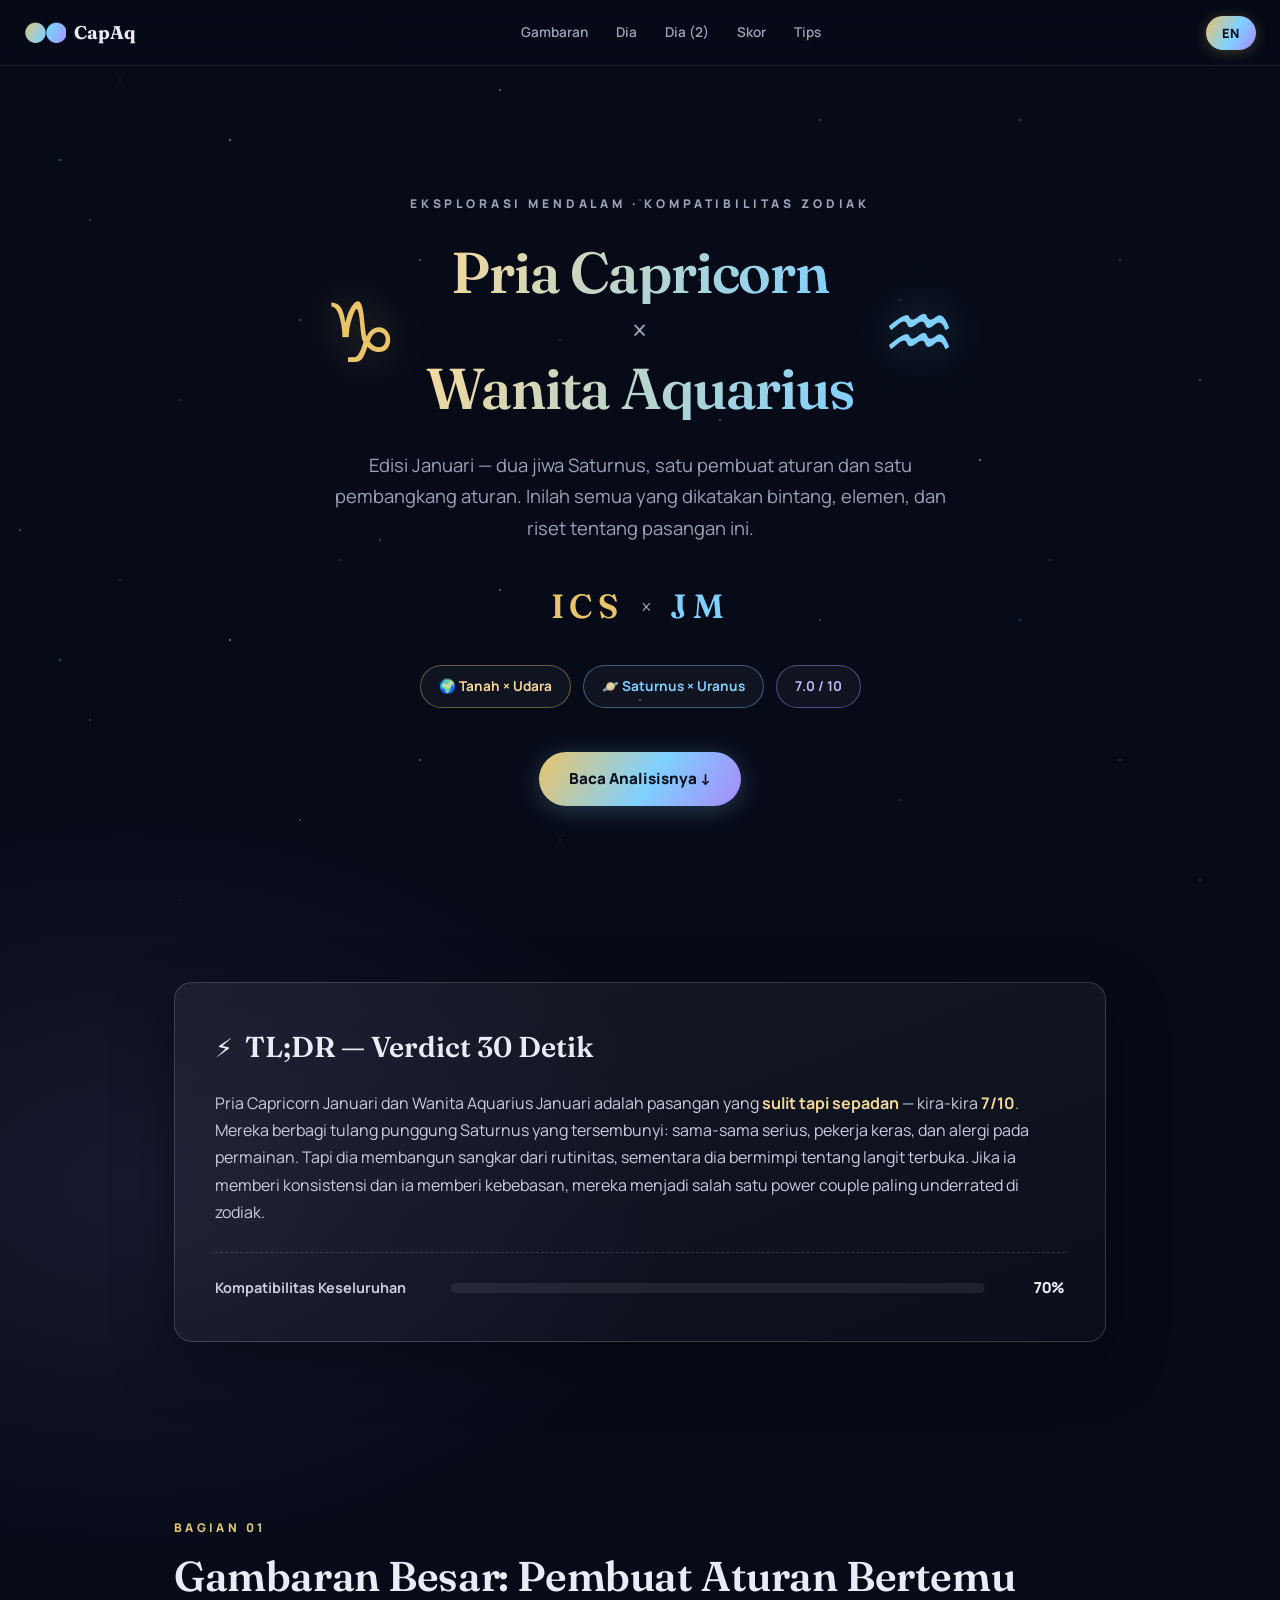
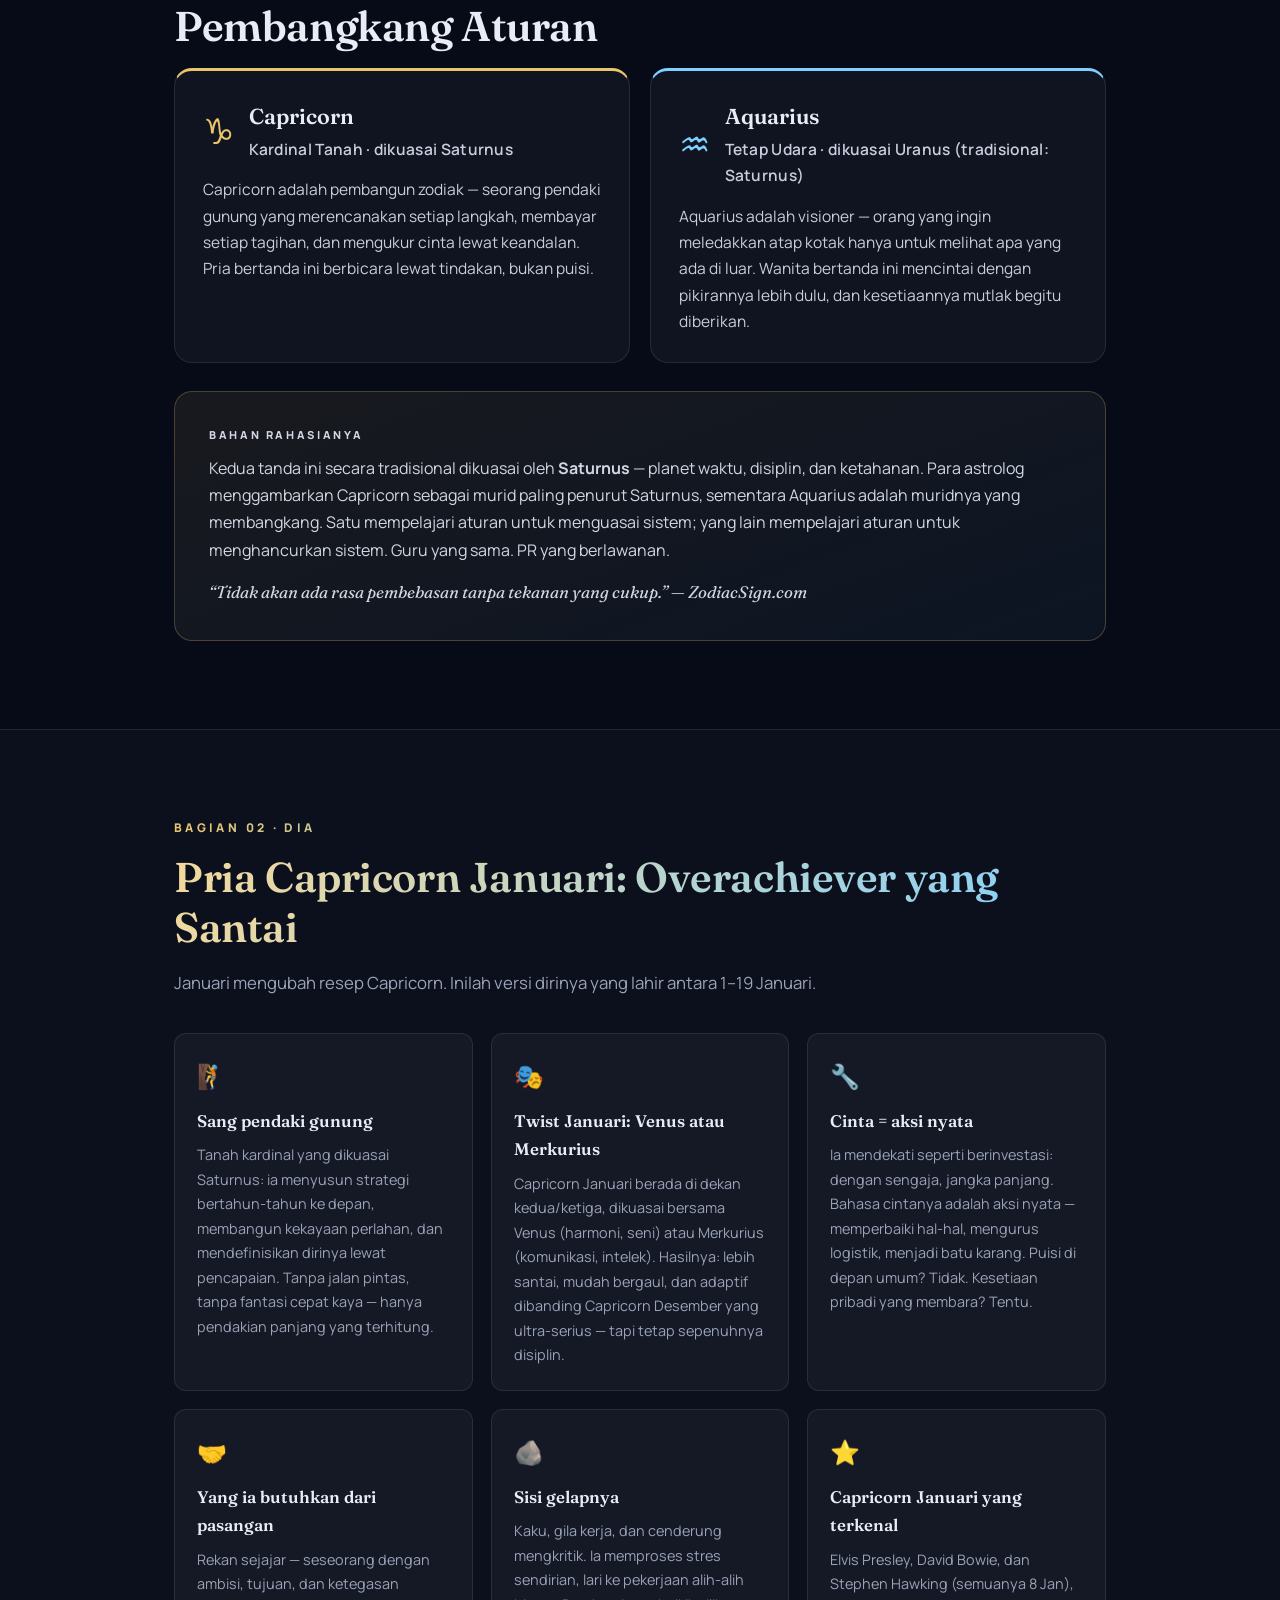
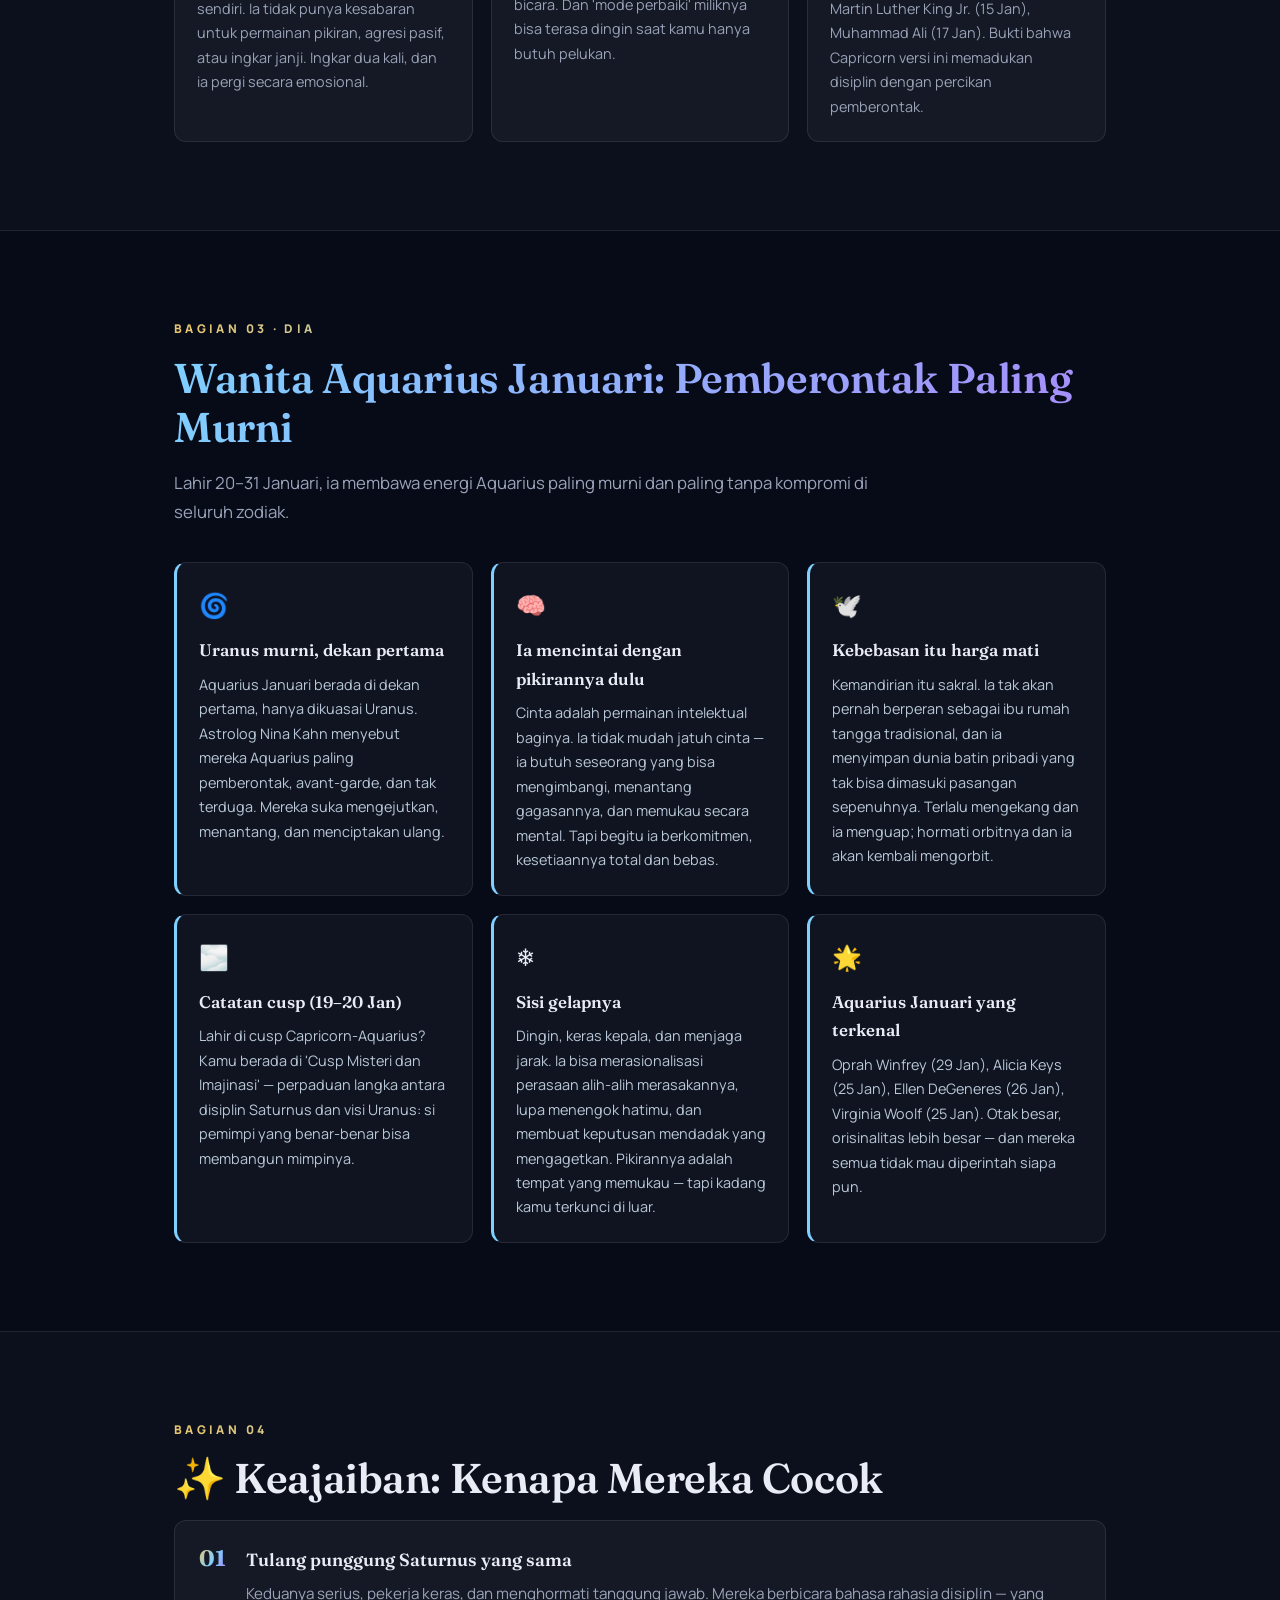
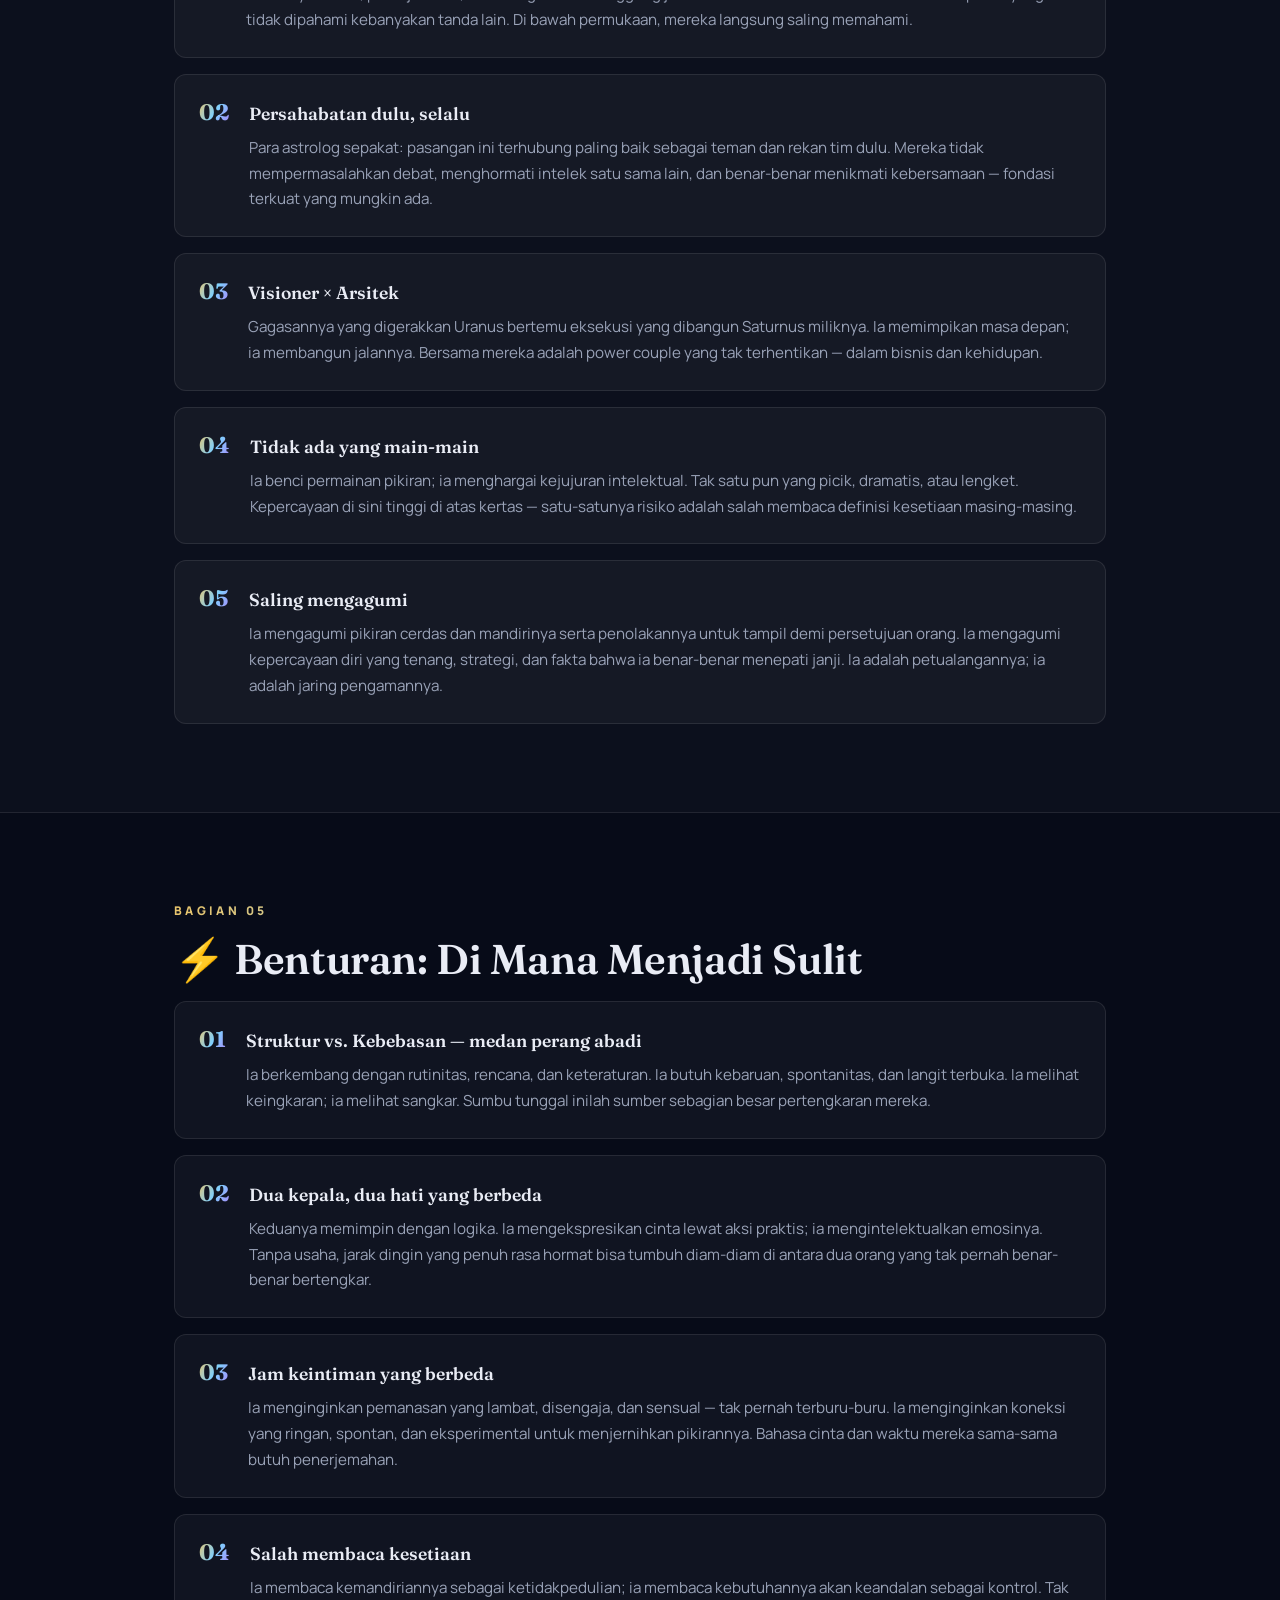
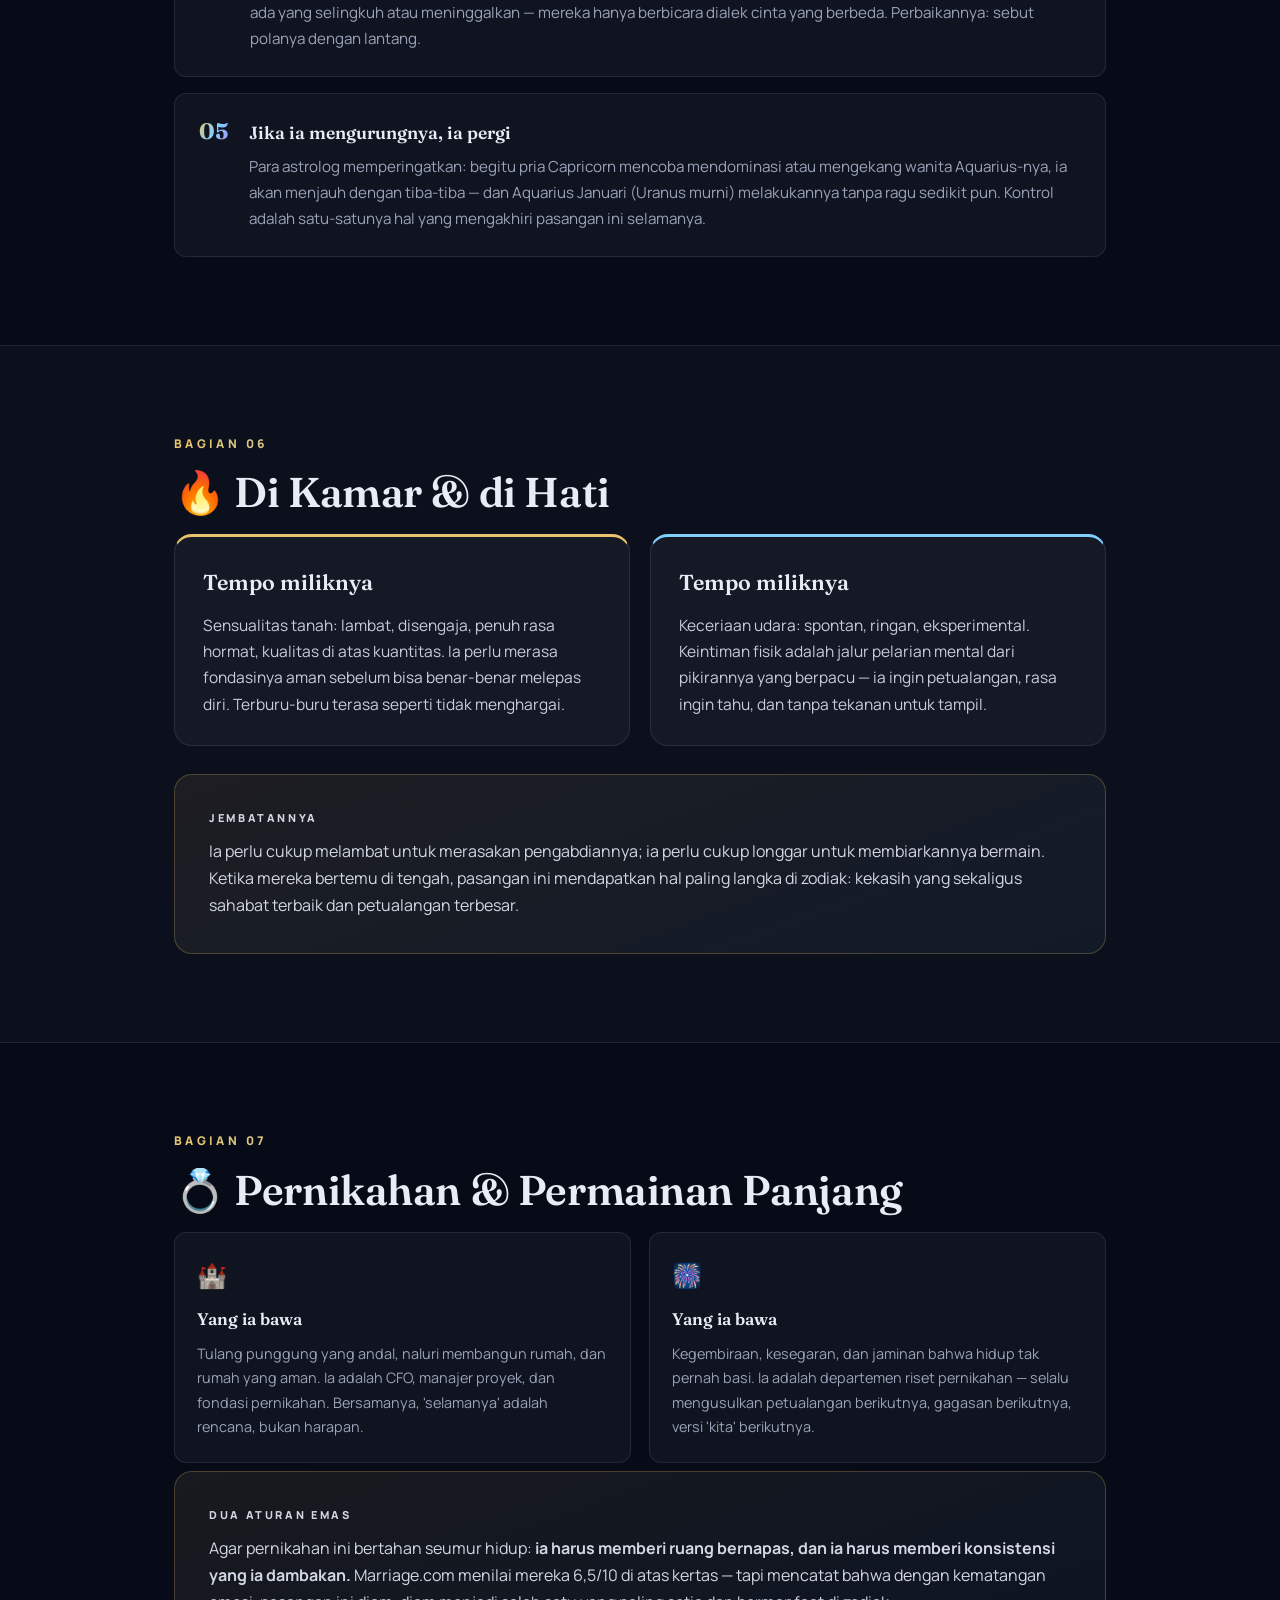
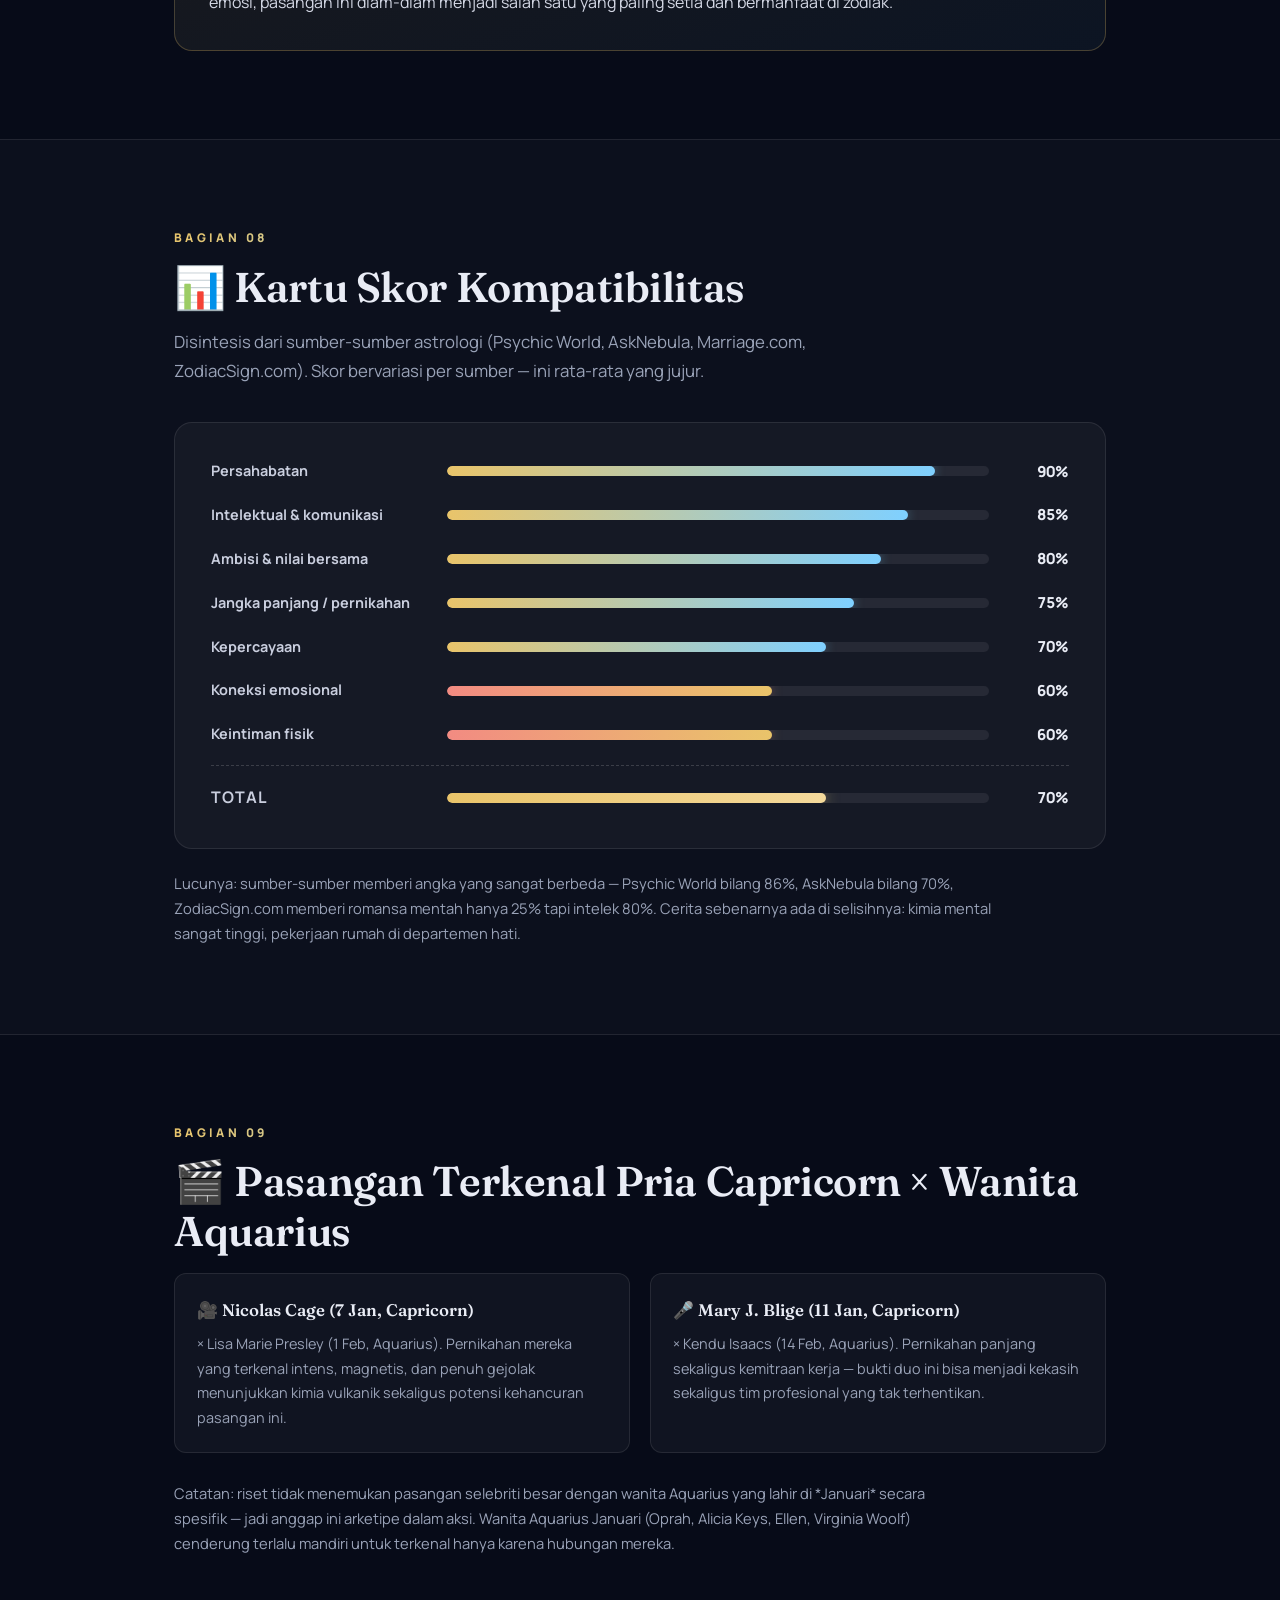
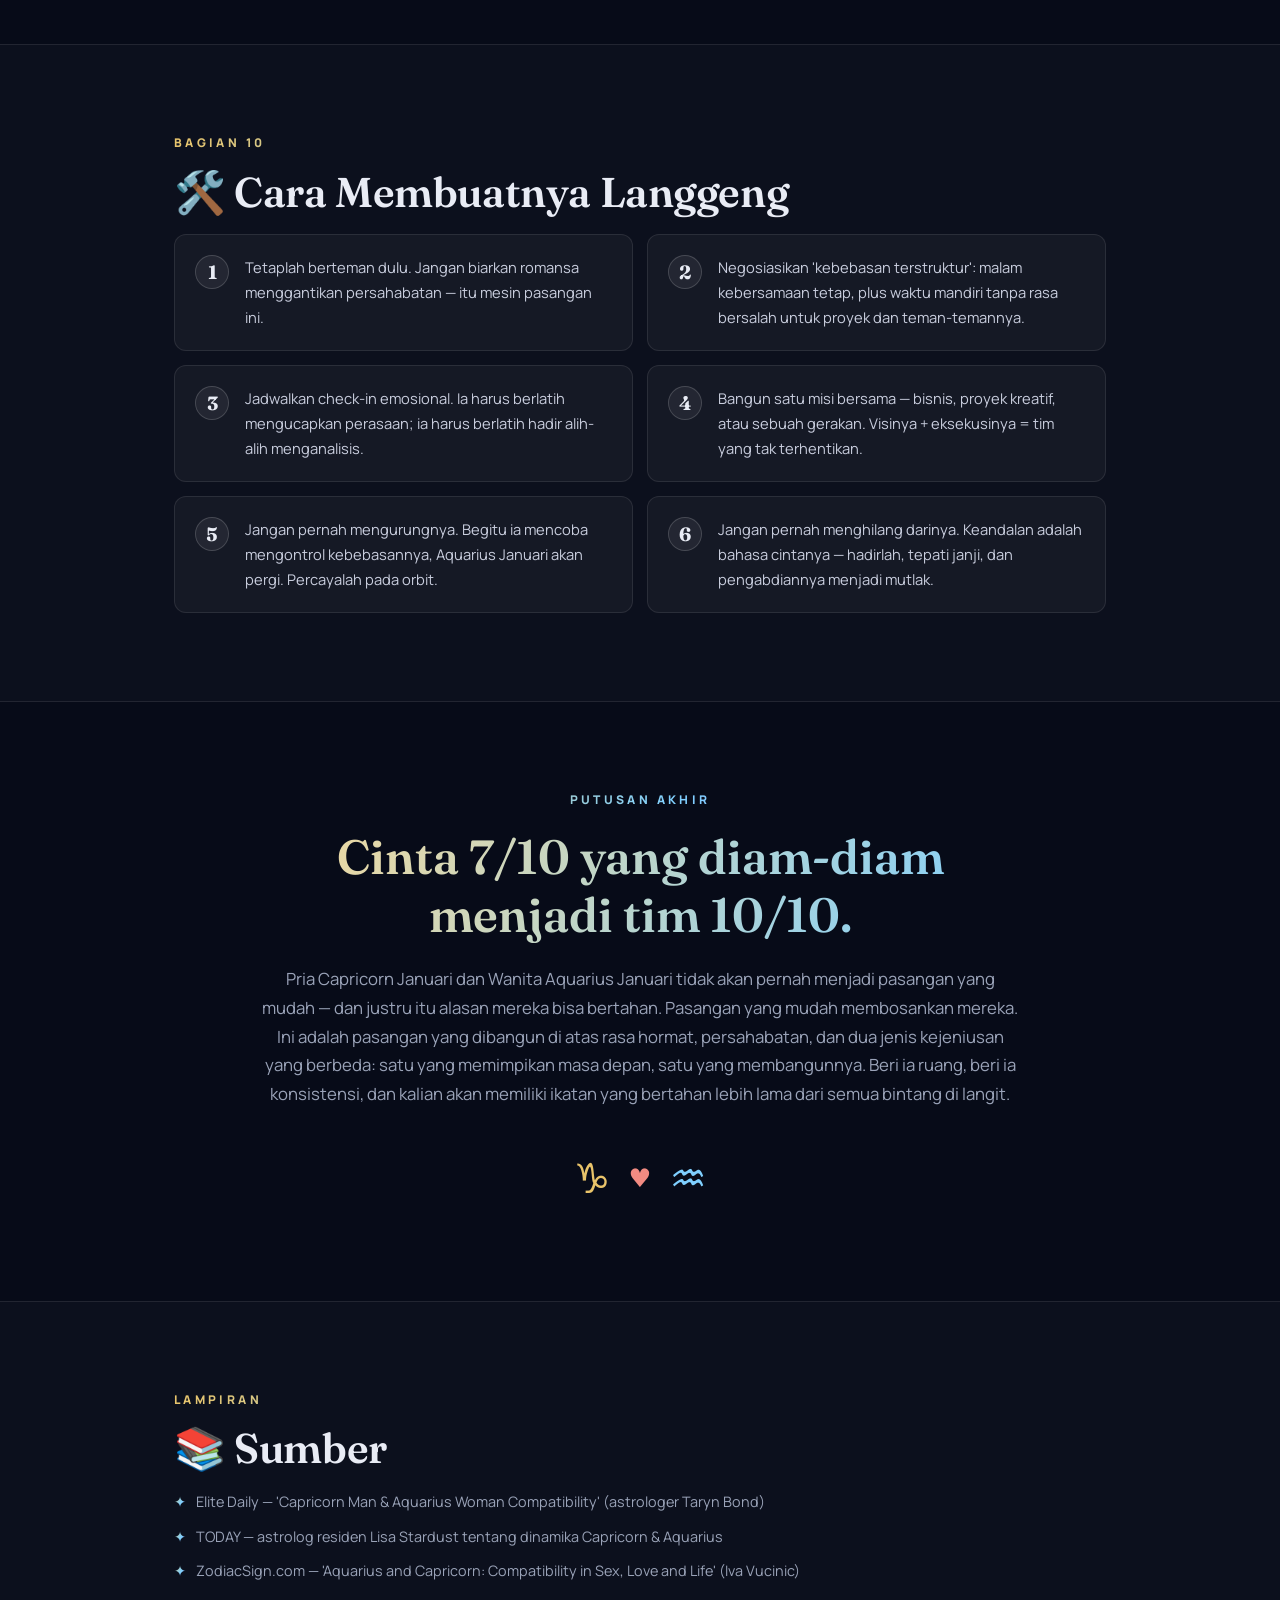
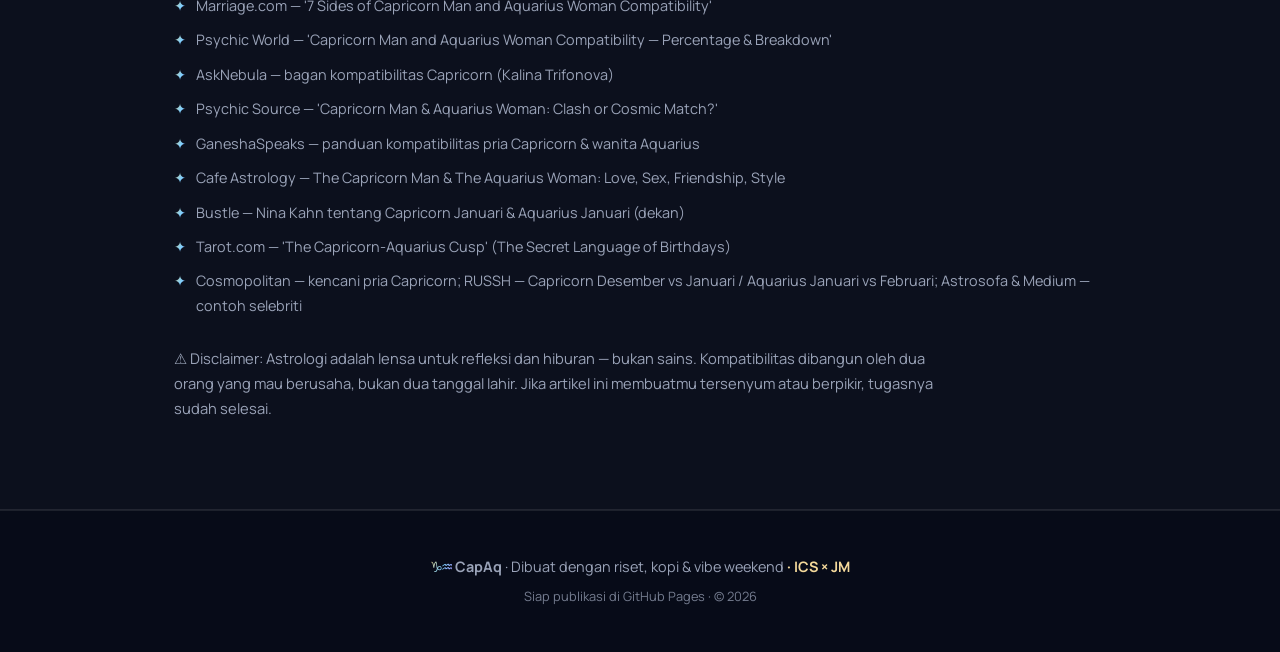
==== commit 30e4a4b8: "feat: personalize site with ICS × JM monogram" ====
--- a/index.html
+++ b/index.html
@@ -17,7 +17,11 @@
   <meta name="twitter:title" content="CapAq — Pria Capricorn × Wanita Aquarius | Compatibility Deep Dive" />
   <meta name="twitter:description" content="Riset mendalam kompatibilitas Pria Capricorn Januari × Wanita Aquarius Januari: ikatan Saturnus, benturan struktur vs kebebasan, dan cara membuatnya langgeng." />
   <meta name="twitter:image" content="https://ataraxianusa.github.io/capaq/og-image.png" />
-  <link rel="icon" href="data:image/svg+xml,<svg xmlns='http://www.w3.org/2000/svg' viewBox='0 0 100 100'><text y='.9em' font-size='90'>♑♒</text></svg>" />
+  <link rel="icon" type="image/png" sizes="32x32" href="favicon-32.png" />
+  <link rel="icon" type="image/png" sizes="16x16" href="favicon-16.png" />
+  <link rel="apple-touch-icon" sizes="180x180" href="apple-touch-icon.png" />
+  <link rel="manifest" href="site.webmanifest" />
+  <meta name="theme-color" content="#0c1126" />
   <link rel="preconnect" href="https://fonts.googleapis.com" />
   <link rel="preconnect" href="https://fonts.gstatic.com" crossorigin />
   <link href="https://fonts.googleapis.com/css2?family=Fraunces:ital,opsz,wght@0,9..144,400;0,9..144,500;0,9..144,600;0,9..144,700;1,9..144,400&family=Manrope:wght@400;500;600;700;800&display=swap" rel="stylesheet" />
@@ -54,6 +58,11 @@
         <span class="hero__sign hero__sign--aq">♒</span>
       </h1>
       <p class="hero__sub" data-en="The January Edition — two Saturn souls, one rule-maker and one rule-breaker. Here's everything the stars, the elements, and the research say about this pairing." data-id="Edisi Januari — dua jiwa Saturnus, satu pembuat aturan dan satu pembangkang aturan. Inilah semua yang dikatakan bintang, elemen, dan riset tentang pasangan ini.">Edisi Januari — dua jiwa Saturnus, satu pembuat aturan dan satu pembangkang aturan. Inilah semua yang dikatakan bintang, elemen, dan riset tentang pasangan ini.</p>
+      <div class="hero__monogram" aria-label="ICS × JM">
+        <span class="hero__monogram--cap">ICS</span>
+        <span class="hero__monogram--x">×</span>
+        <span class="hero__monogram--aq">JM</span>
+      </div>
       <div class="hero__chips">
         <span class="chip chip--earth" data-en="🌍 Earth × Air" data-id="🌍 Tanah × Udara">🌍 Tanah × Udara</span>
         <span class="chip chip--saturn" data-en="🪐 Saturn × Uranus" data-id="🪐 Saturnus × Uranus">🪐 Saturnus × Uranus</span>
@@ -483,7 +492,7 @@
   </main>
 
   <footer class="footer">
-    <p><span class="nav__glyph">♑♒</span> <strong>CapAq</strong> <span data-en="· Built with research, coffee & the weekend vibe" data-id="· Dibuat dengan riset, kopi & vibe weekend">· Dibuat dengan riset, kopi & vibe weekend</span></p>
+    <p><span class="nav__glyph">♑♒</span> <strong>CapAq</strong> <span data-en="· Built with research, coffee & the weekend vibe" data-id="· Dibuat dengan riset, kopi & vibe weekend">· Dibuat dengan riset, kopi & vibe weekend</span> <span class="footer__initials">· ICS × JM</span></p>
     <p class="footer__small"><span data-en="Publishable on GitHub Pages · © " data-id="Siap publikasi di GitHub Pages · © ">Siap publikasi di GitHub Pages · © </span><span id="year">2026</span></p>
   </footer>
 
--- a/styles.css
+++ b/styles.css
@@ -198,6 +198,17 @@
   color: var(--muted); font-size: clamp(1rem, 2vw, 1.15rem);
 }
 
+.hero__monogram {
+  display: flex; align-items: center; justify-content: center; gap: 18px;
+  margin-bottom: 30px;
+  font-family: var(--font-display);
+  font-size: clamp(1.4rem, 3.5vw, 2.1rem);
+  font-weight: 600; letter-spacing: 0.16em;
+}
+.hero__monogram--cap { color: var(--gold); }
+.hero__monogram--aq  { color: var(--aqua); }
+.hero__monogram--x   { color: var(--muted); font-size: 0.62em; letter-spacing: 0; }
+
 .hero__chips { display: flex; gap: 12px; flex-wrap: wrap; justify-content: center; margin-bottom: 44px; }
 
 .chip {
@@ -393,6 +404,7 @@
 }
 .footer p + p { margin-top: 6px; }
 .footer__small { font-size: 0.8rem; opacity: .75; }
+.footer__initials { color: var(--gold-soft); font-weight: 700; }
 
 /* ── Scroll reveal ─────────────────────────────────────── */
 .reveal { opacity: 0; transform: translateY(24px); transition: opacity .7s ease, transform .7s ease; }
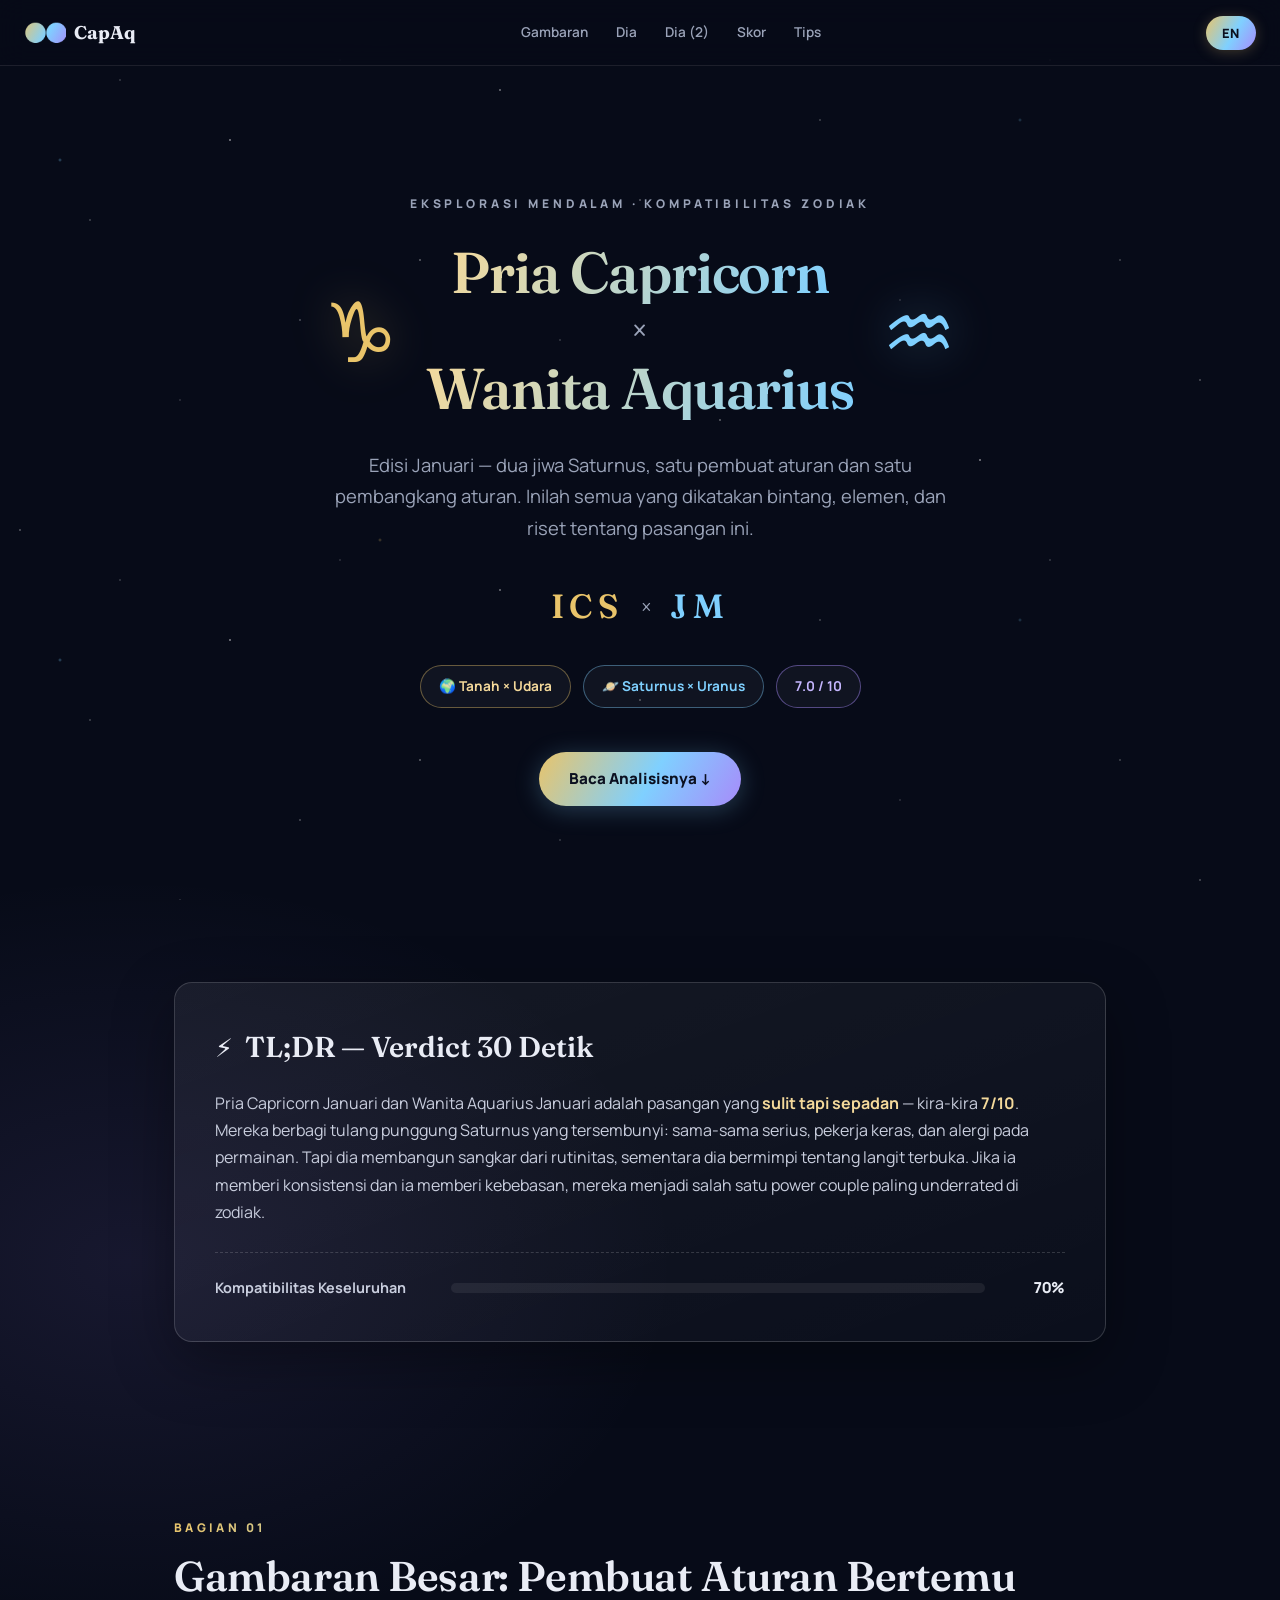
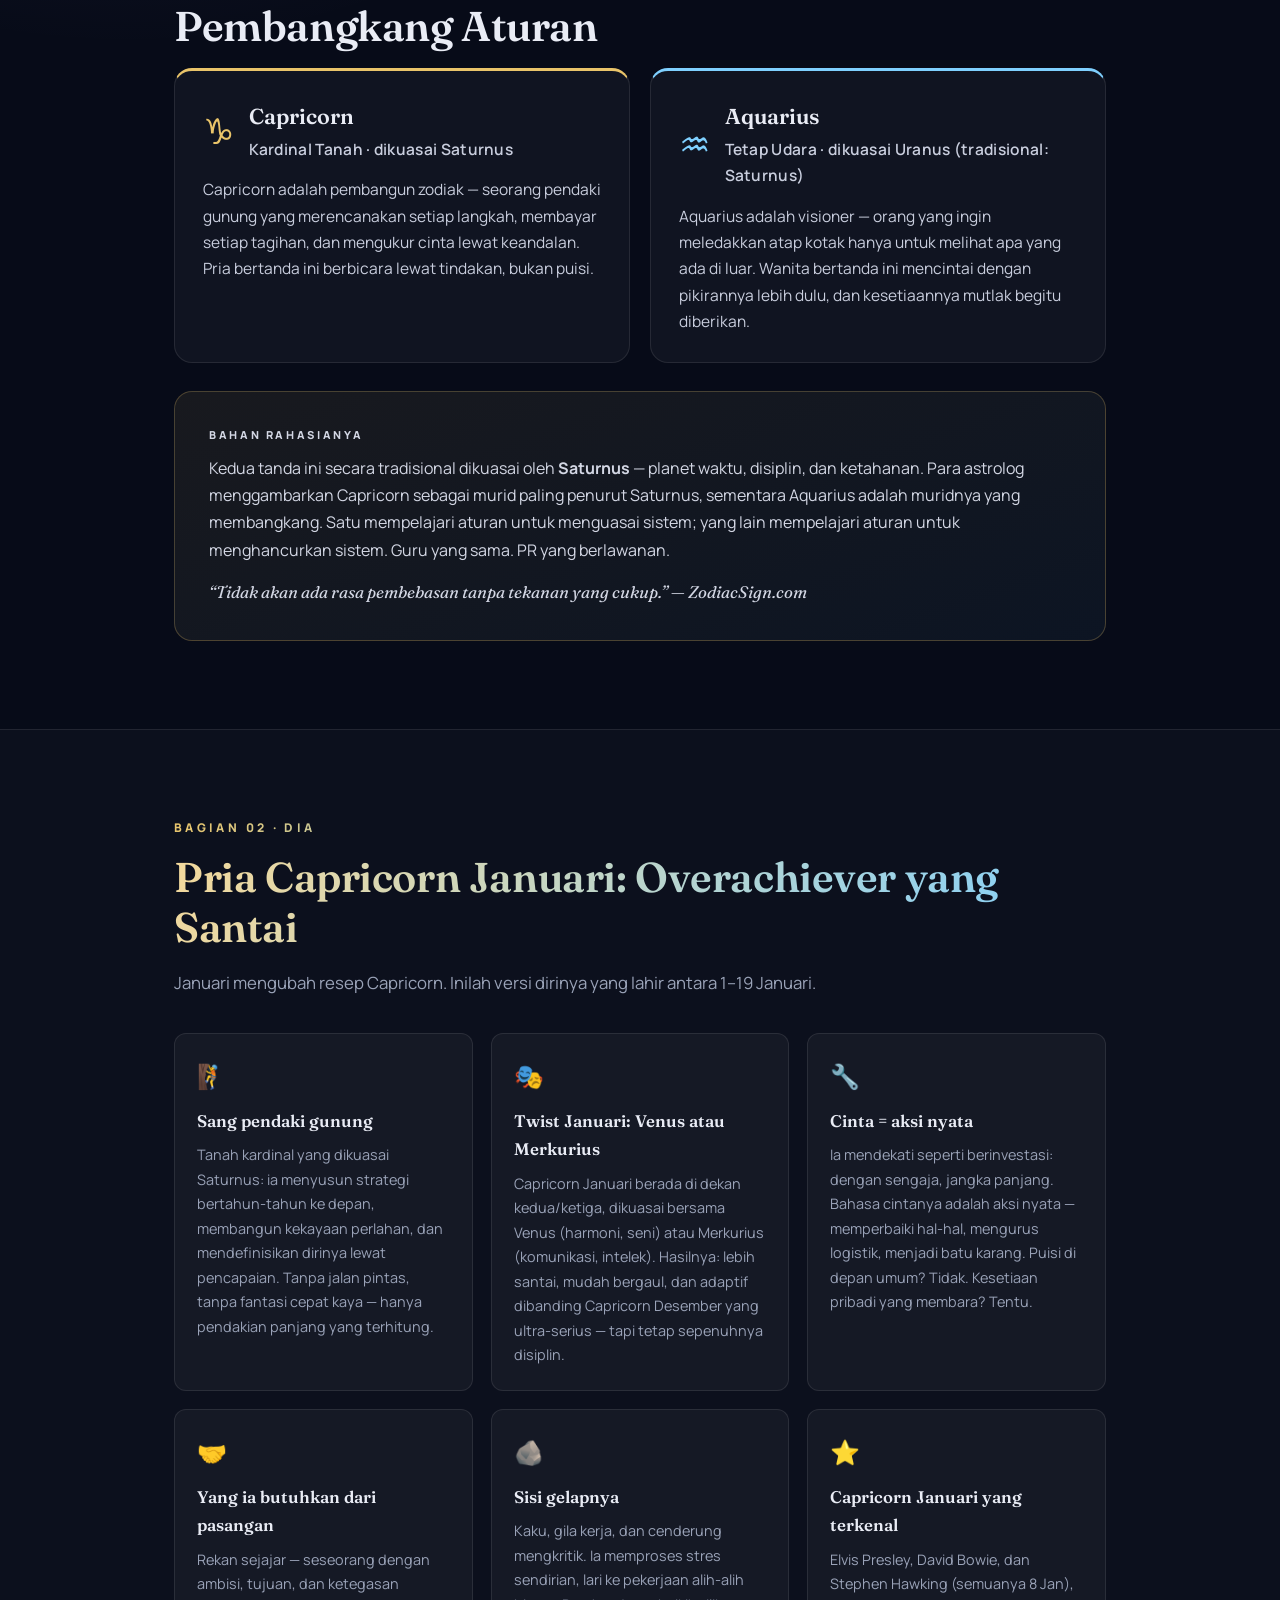
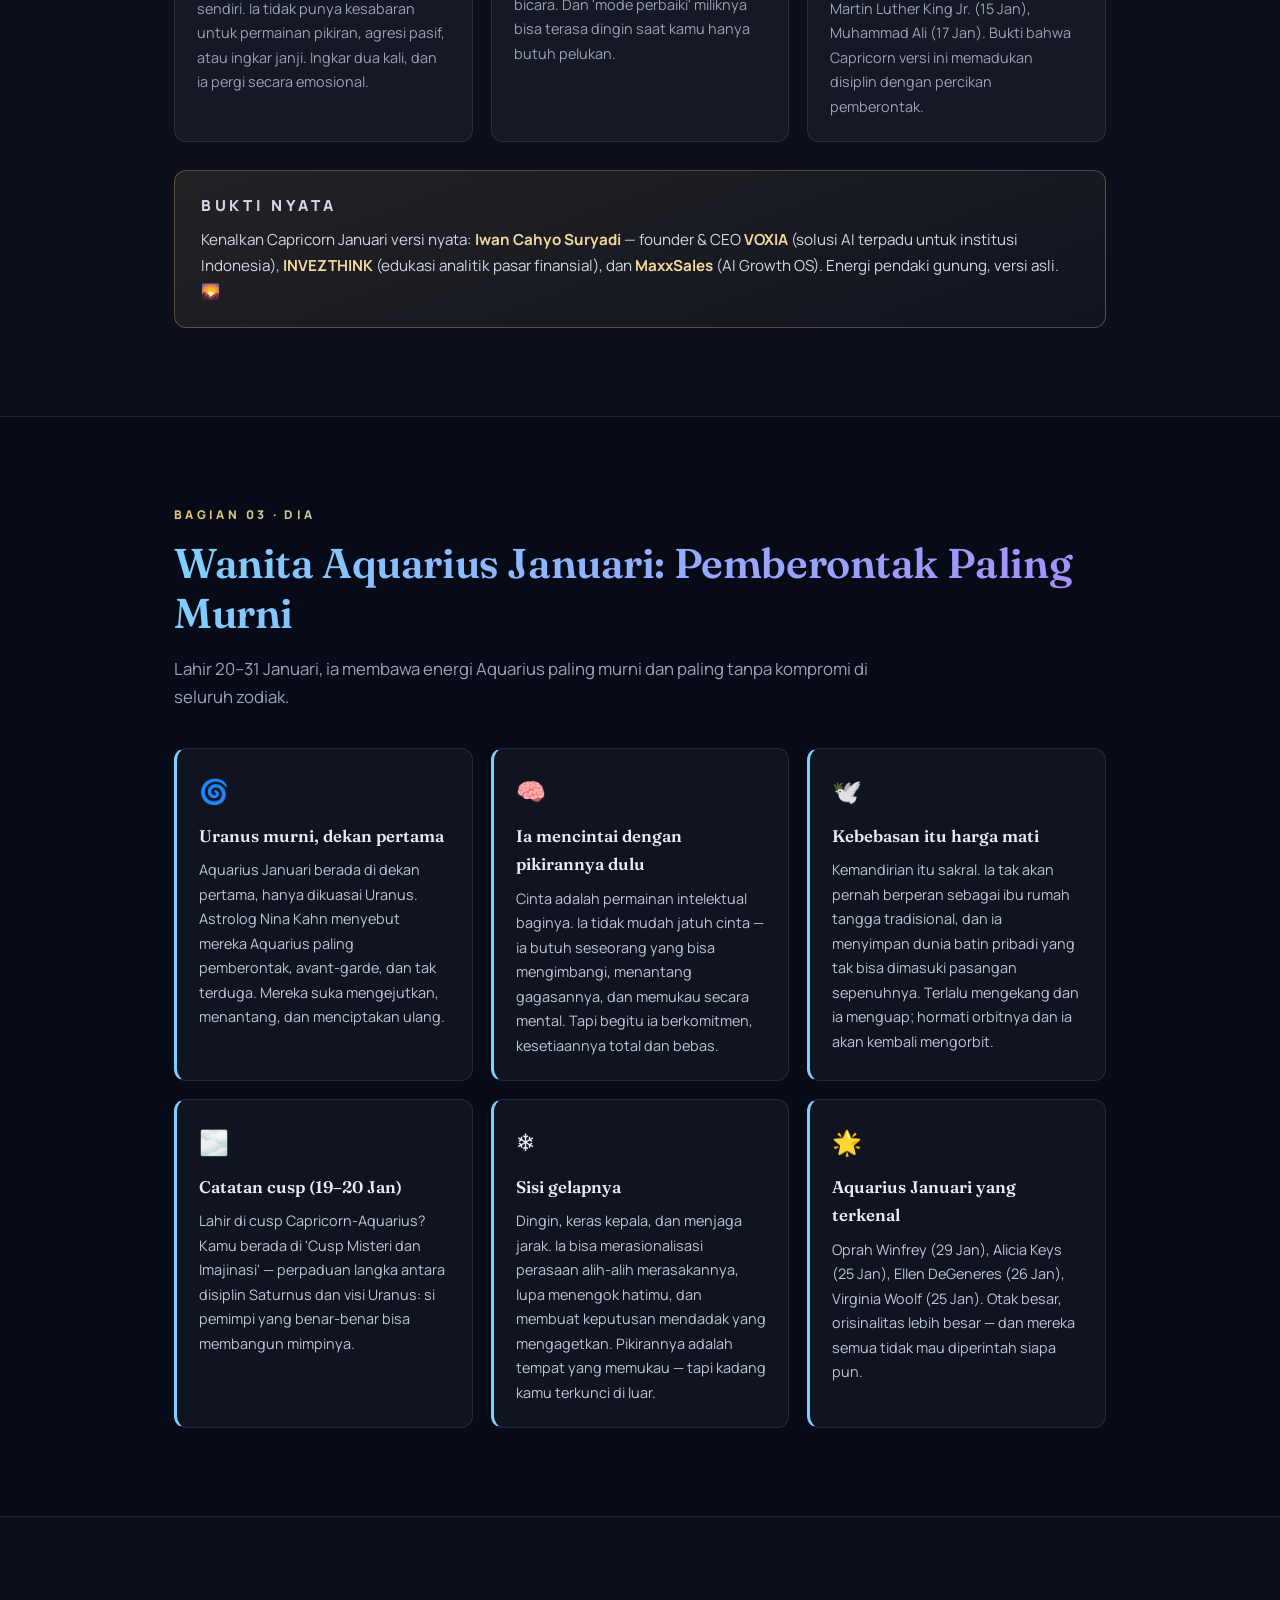
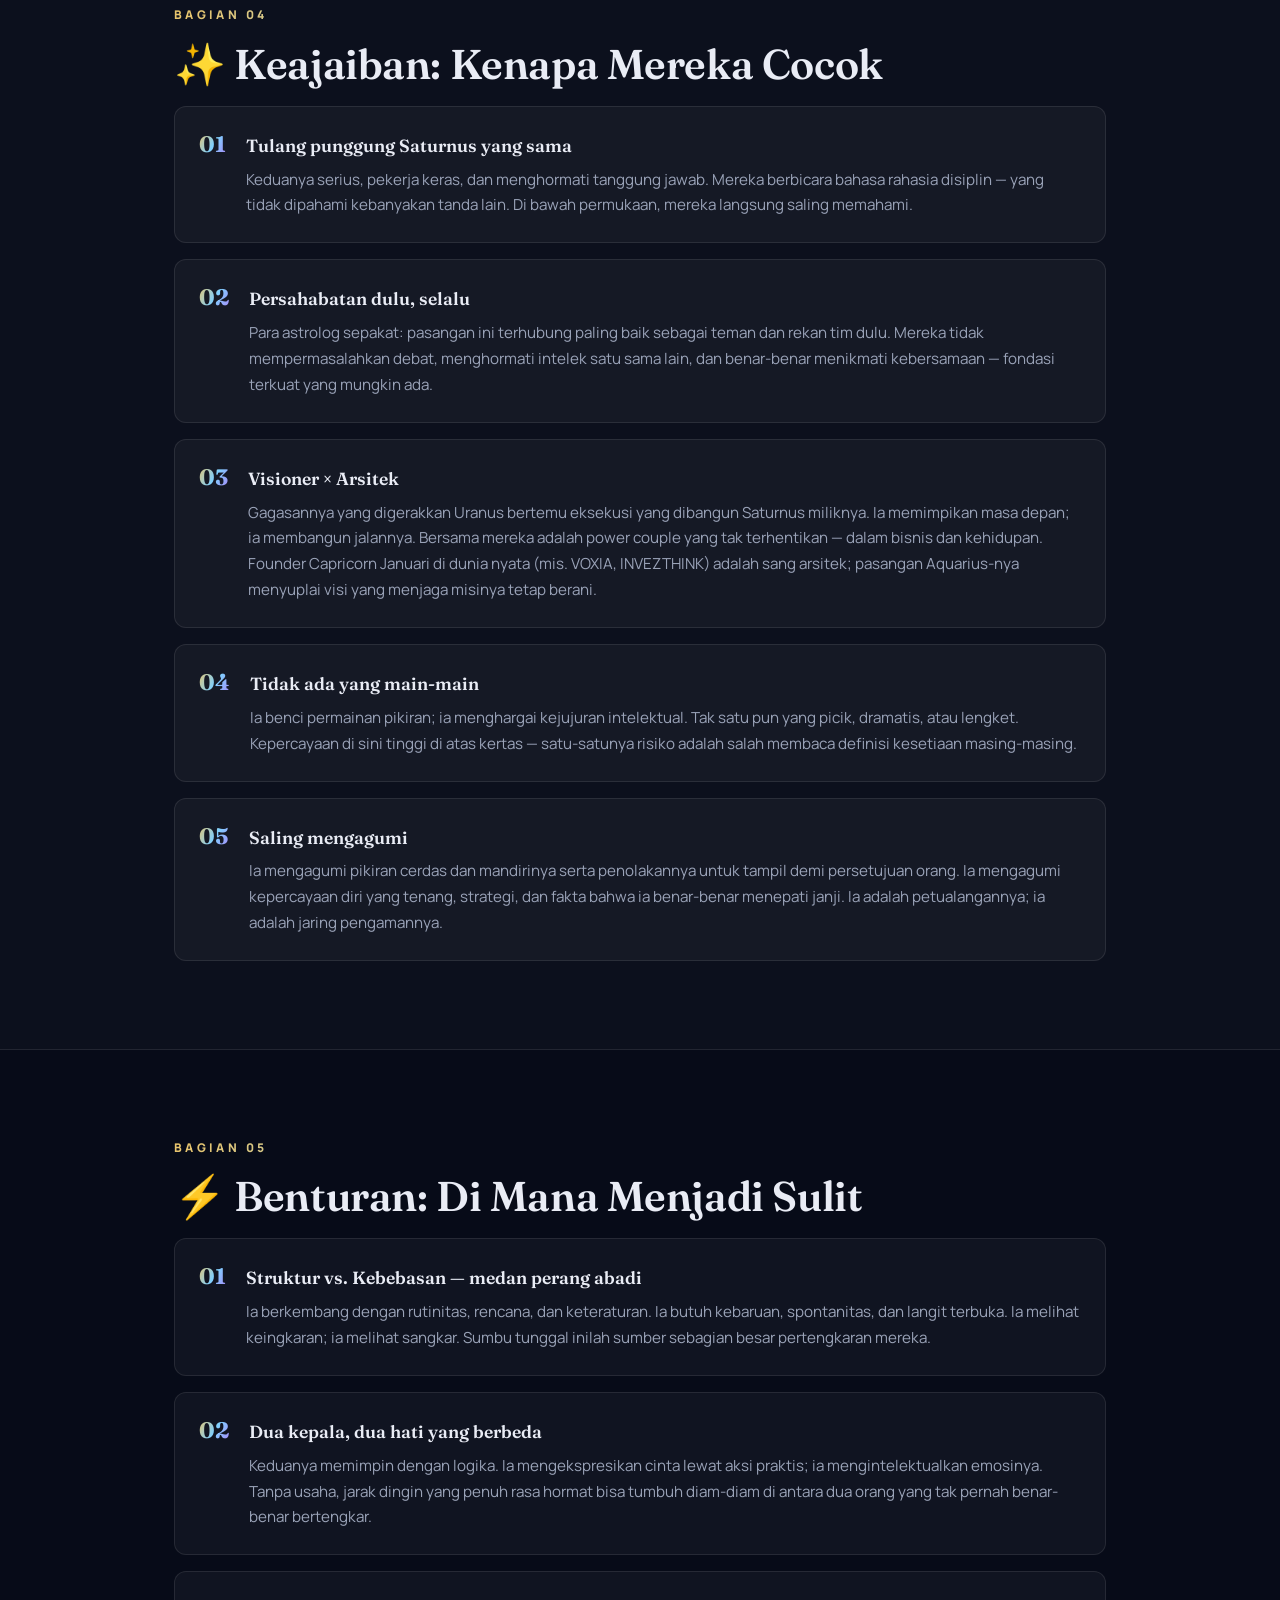
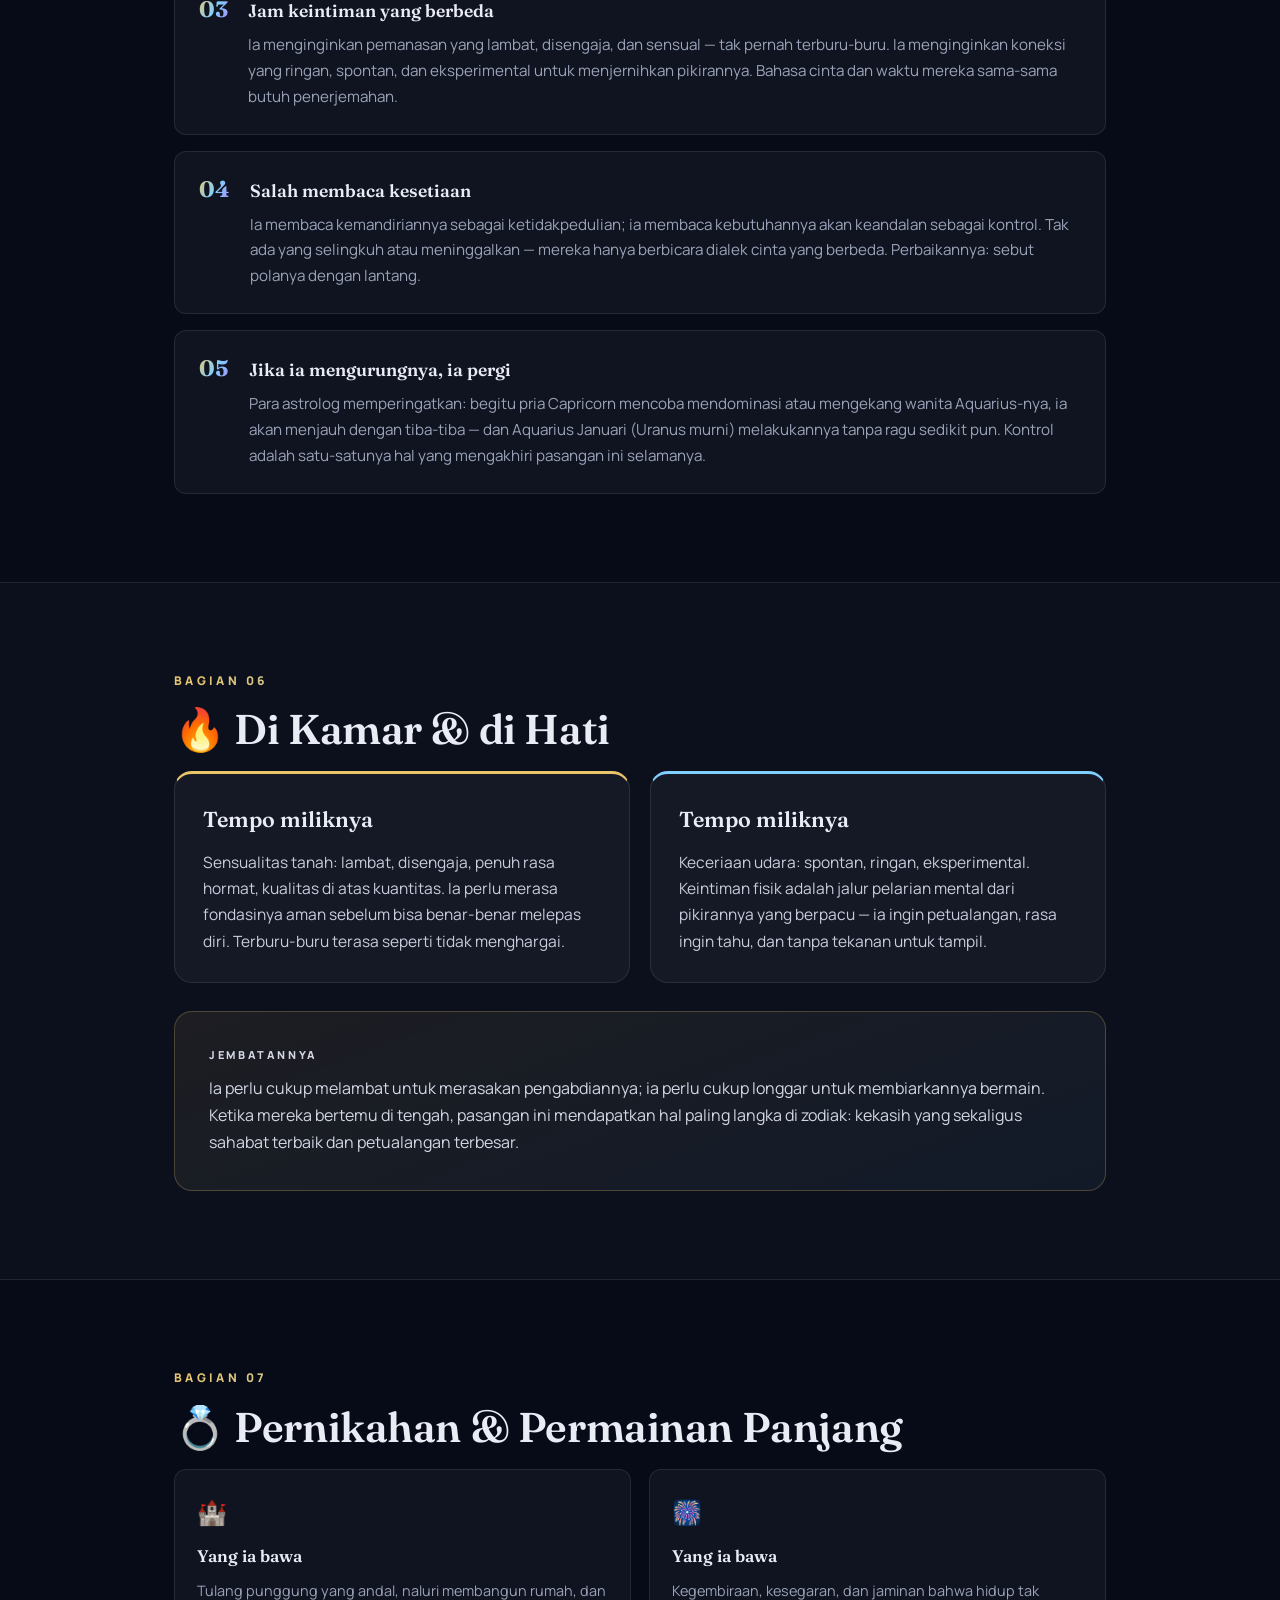
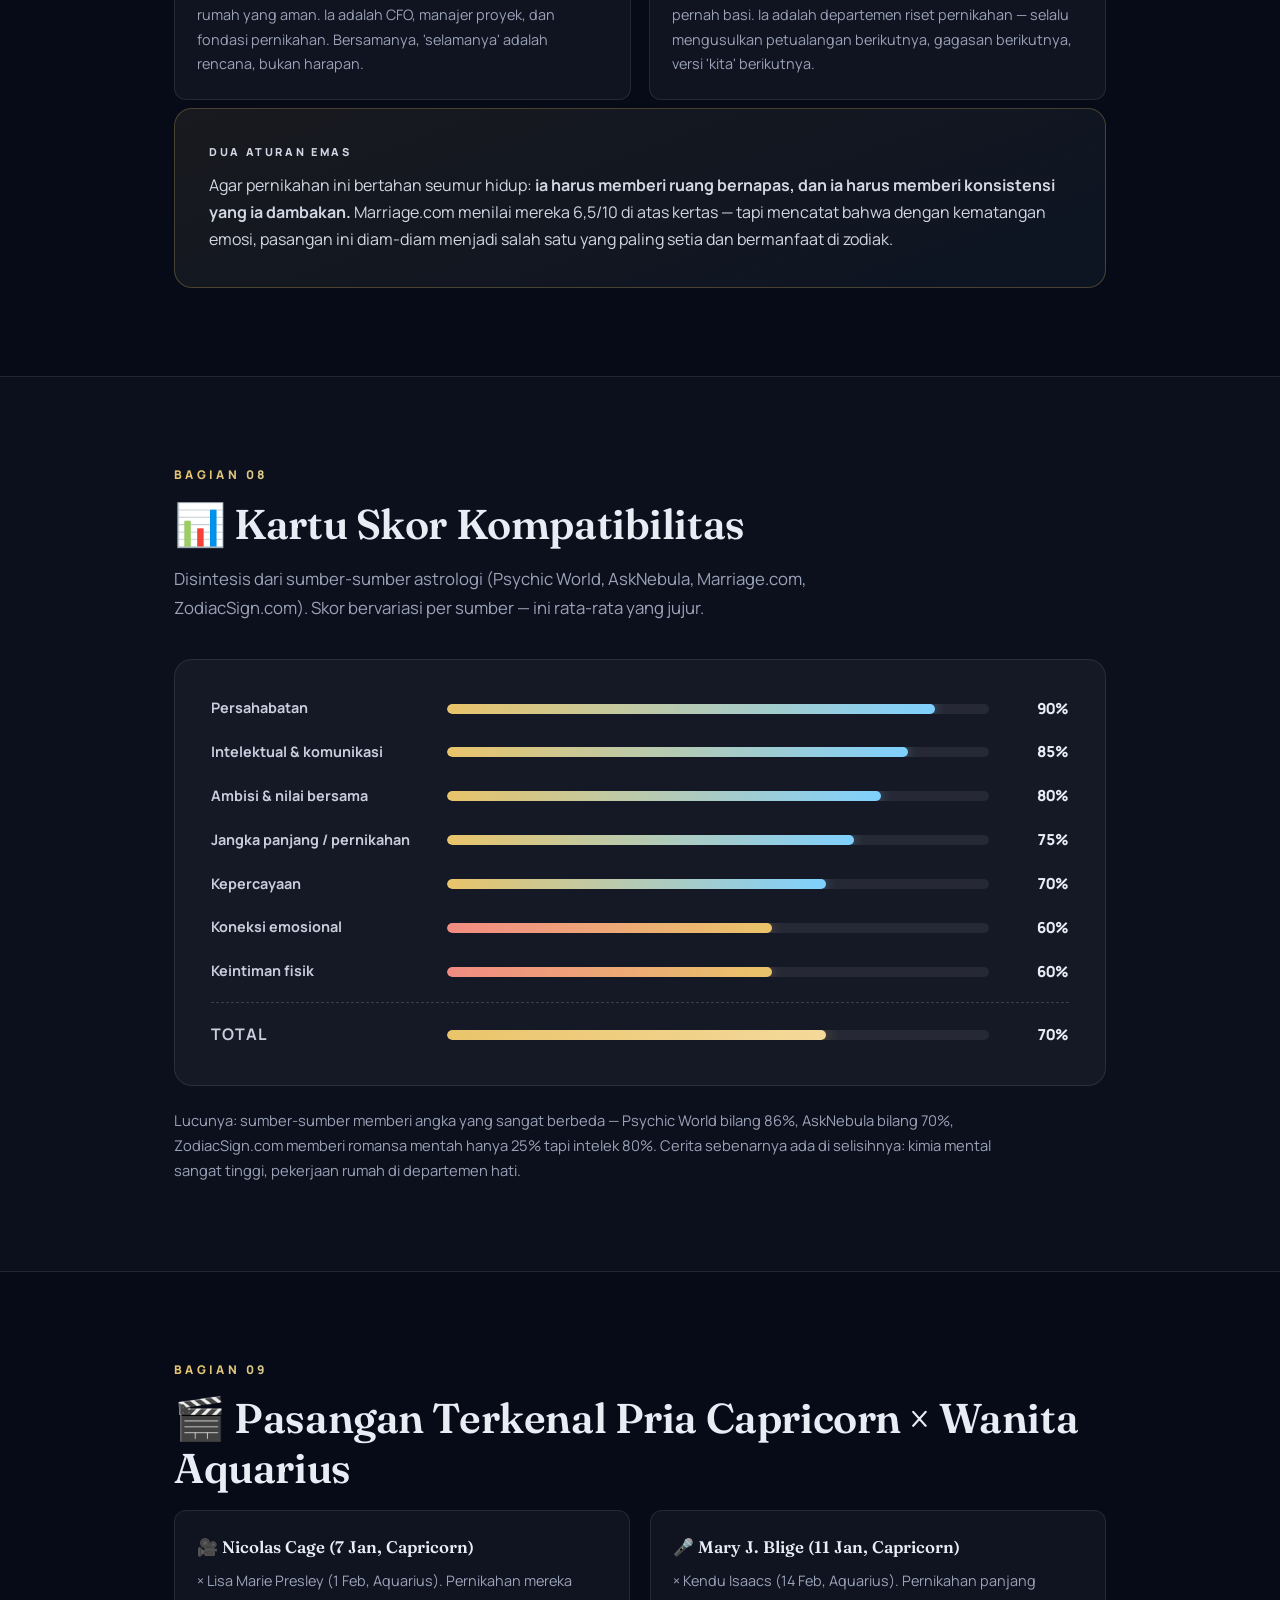
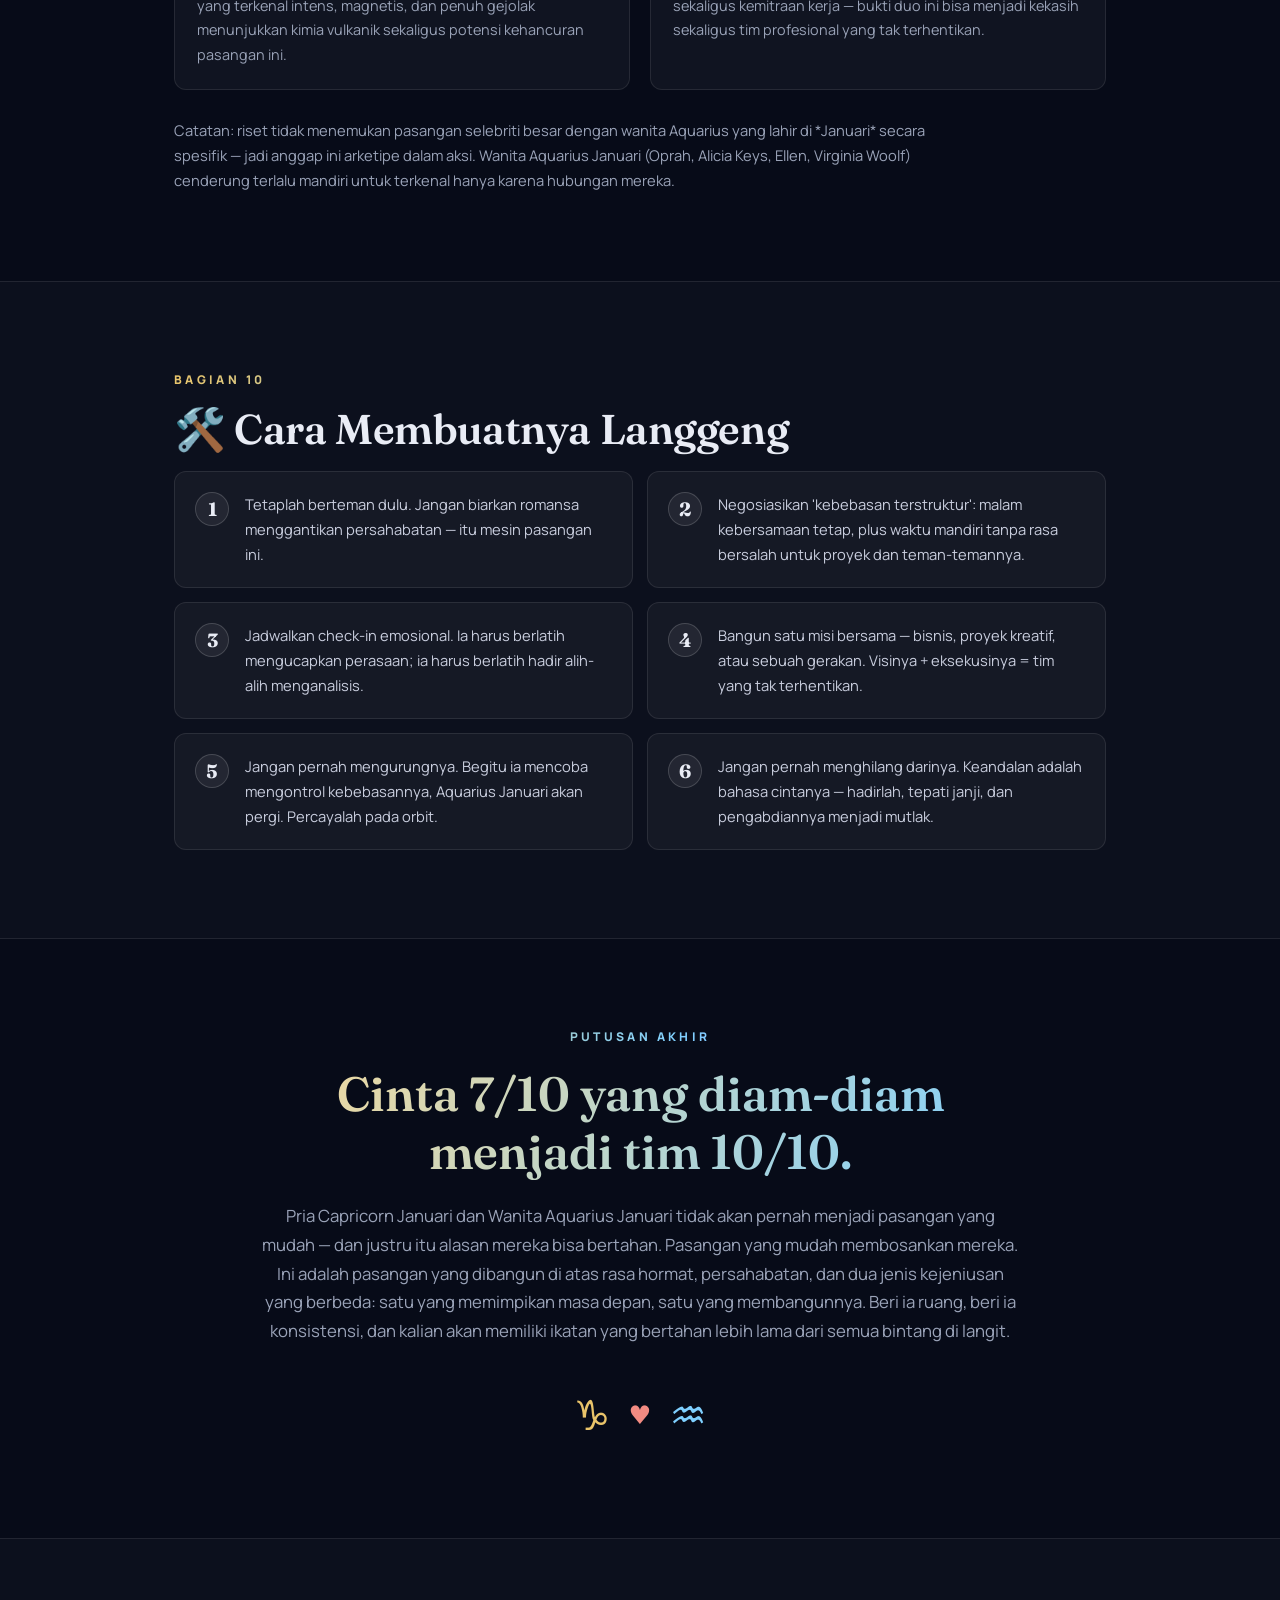
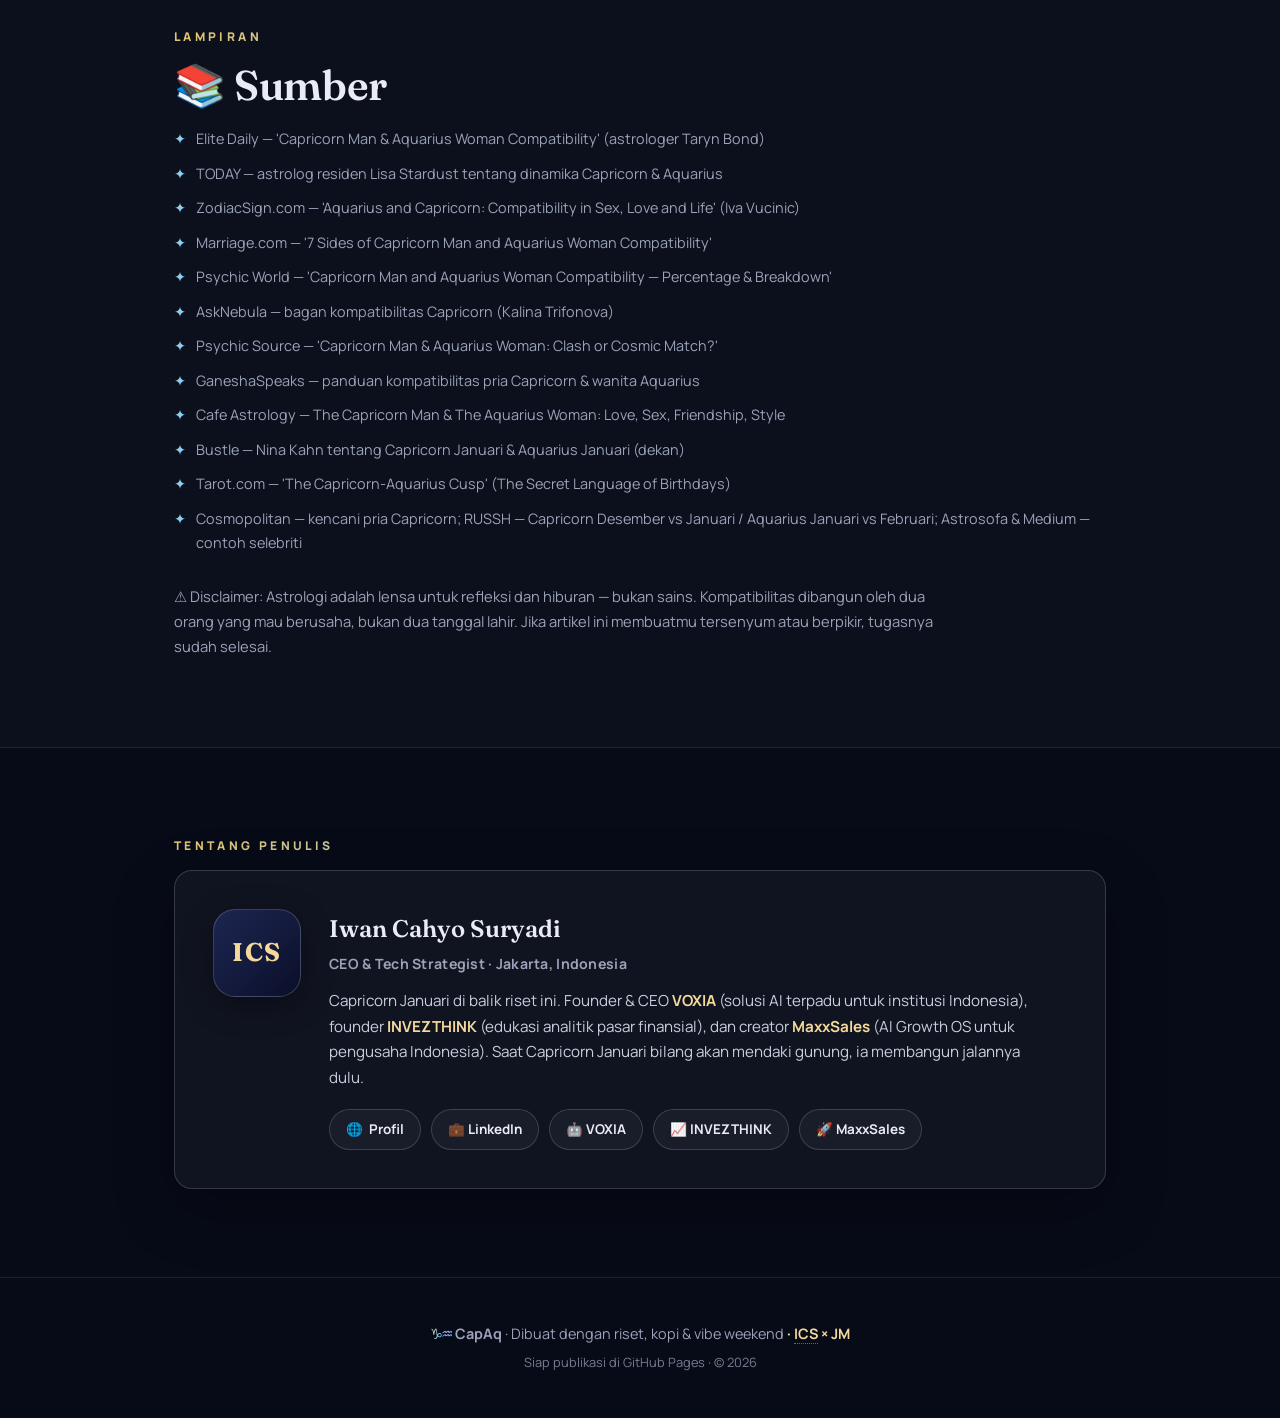
==== commit 1cdc6c32: "feat: integrate ICS profile — author section, links, real-world examples" ====
--- a/index.html
+++ b/index.html
@@ -59,7 +59,7 @@
       </h1>
       <p class="hero__sub" data-en="The January Edition — two Saturn souls, one rule-maker and one rule-breaker. Here's everything the stars, the elements, and the research say about this pairing." data-id="Edisi Januari — dua jiwa Saturnus, satu pembuat aturan dan satu pembangkang aturan. Inilah semua yang dikatakan bintang, elemen, dan riset tentang pasangan ini.">Edisi Januari — dua jiwa Saturnus, satu pembuat aturan dan satu pembangkang aturan. Inilah semua yang dikatakan bintang, elemen, dan riset tentang pasangan ini.</p>
       <div class="hero__monogram" aria-label="ICS × JM">
-        <span class="hero__monogram--cap">ICS</span>
+        <a class="hero__monogram--cap hero__monogram--link" href="https://ics.qzz.io/" target="_blank" rel="noopener">ICS</a>
         <span class="hero__monogram--x">×</span>
         <span class="hero__monogram--aq">JM</span>
       </div>
@@ -167,6 +167,11 @@
             <p data-en="Elvis Presley, David Bowie & Stephen Hawking (all Jan 8), Martin Luther King Jr. (Jan 15), Muhammad Ali (Jan 17). Proof that this version of Capricorn blends discipline with a rebel spark." data-id="Elvis Presley, David Bowie, dan Stephen Hawking (semuanya 8 Jan), Martin Luther King Jr. (15 Jan), Muhammad Ali (17 Jan). Bukti bahwa Capricorn versi ini memadukan disiplin dengan percikan pemberontak.">Elvis Presley, David Bowie, dan Stephen Hawking (semuanya 8 Jan), Martin Luther King Jr. (15 Jan), Muhammad Ali (17 Jan). Bukti bahwa Capricorn versi ini memadukan disiplin dengan percikan pemberontak.</p>
           </div>
         </div>
+
+        <div class="note-card">
+          <p class="note-card__label" data-en="LIVING PROOF" data-id="BUKTI NYATA">BUKTI NYATA</p>
+          <p data-en="Meet a real January Capricorn: <strong>Iwan Cahyo Suryadi</strong> — founder & CEO of <strong>VOXIA</strong> (integrated AI for Indonesian institutions), <strong>INVEZTHINK</strong> (financial market analytics education), and <strong>MaxxSales</strong> (AI Growth OS). Mountain-climber energy, in the wild. 🌄" data-id="Kenalkan Capricorn Januari versi nyata: <strong>Iwan Cahyo Suryadi</strong> — founder & CEO <strong>VOXIA</strong> (solusi AI terpadu untuk institusi Indonesia), <strong>INVEZTHINK</strong> (edukasi analitik pasar finansial), dan <strong>MaxxSales</strong> (AI Growth OS). Energi pendaki gunung, versi asli. 🌄">Kenalkan Capricorn Januari versi nyata: <strong>Iwan Cahyo Suryadi</strong> — founder & CEO <strong>VOXIA</strong> (solusi AI terpadu untuk institusi Indonesia), <strong>INVEZTHINK</strong> (edukasi analitik pasar finansial), dan <strong>MaxxSales</strong> (AI Growth OS). Energi pendaki gunung, versi asli. 🌄</p>
+        </div>
       </div>
     </section>
 
@@ -236,7 +241,7 @@
             <span class="list-item__num">03</span>
             <div>
               <h4 data-en="Visionary × Architect" data-id="Visioner × Arsitek">Visioner × Arsitek</h4>
-              <p data-en="Her Uranus-fueled ideas meet his Saturn-built execution. She dreams up the future; he builds the road to it. Together they're an unstoppable power couple — in business and in life." data-id="Gagasannya yang digerakkan Uranus bertemu eksekusi yang dibangun Saturnus miliknya. Ia memimpikan masa depan; ia membangun jalannya. Bersama mereka adalah power couple yang tak terhentikan — dalam bisnis dan kehidupan.">Gagasannya yang digerakkan Uranus bertemu eksekusi yang dibangun Saturnus miliknya. Ia memimpikan masa depan; ia membangun jalannya. Bersama mereka adalah power couple yang tak terhentikan — dalam bisnis dan kehidupan.</p>
+              <p data-en="Her Uranus-fueled ideas meet his Saturn-built execution. She dreams up the future; he builds the road to it. Together they're an unstoppable power couple — in business and in life. A real-world January Capricorn founder (think VOXIA, INVEZTHINK) is the architect; his Aquarius partner supplies the vision that keeps the mission bold." data-id="Gagasannya yang digerakkan Uranus bertemu eksekusi yang dibangun Saturnus miliknya. Ia memimpikan masa depan; ia membangun jalannya. Bersama mereka adalah power couple yang tak terhentikan — dalam bisnis dan kehidupan. Founder Capricorn Januari di dunia nyata (mis. VOXIA, INVEZTHINK) adalah sang arsitek; pasangan Aquarius-nya menyuplai visi yang menjaga misinya tetap berani.">Gagasannya yang digerakkan Uranus bertemu eksekusi yang dibangun Saturnus miliknya. Ia memimpikan masa depan; ia membangun jalannya. Bersama mereka adalah power couple yang tak terhentikan — dalam bisnis dan kehidupan. Founder Capricorn Januari di dunia nyata (mis. VOXIA, INVEZTHINK) adalah sang arsitek; pasangan Aquarius-nya menyuplai visi yang menjaga misinya tetap berani.</p>
             </div>
           </div>
           <div class="list-item">
@@ -489,10 +494,32 @@
         <p class="section__note" data-en="⚠️ Disclaimer: Astrology is a lens for reflection and entertainment — not science. Compatibility is built by two willing people, not two birth dates. If this article made you smile or think, it did its job." data-id="⚠️ Disclaimer: Astrologi adalah lensa untuk refleksi dan hiburan — bukan sains. Kompatibilitas dibangun oleh dua orang yang mau berusaha, bukan dua tanggal lahir. Jika artikel ini membuatmu tersenyum atau berpikir, tugasnya sudah selesai.">⚠️ Disclaimer: Astrologi adalah lensa untuk refleksi dan hiburan — bukan sains. Kompatibilitas dibangun oleh dua orang yang mau berusaha, bukan dua tanggal lahir. Jika artikel ini membuatmu tersenyum atau berpikir, tugasnya sudah selesai.</p>
       </div>
     </section>
+
+    <!-- ═══════════ ABOUT THE AUTHOR ═══════════ -->
+    <section class="section" id="about">
+      <div class="container">
+        <p class="section__kicker" data-en="ABOUT THE AUTHOR" data-id="TENTANG PENULIS">TENTANG PENULIS</p>
+        <div class="author">
+          <div class="author__avatar">ICS</div>
+          <div class="author__body">
+            <h2 class="author__name">Iwan Cahyo Suryadi</h2>
+            <p class="author__role" data-en="CEO & Tech Strategist · Jakarta, Indonesia" data-id="CEO & Tech Strategist · Jakarta, Indonesia">CEO & Tech Strategist · Jakarta, Indonesia</p>
+            <p class="author__bio" data-en="The January Capricorn behind this research. Founder & CEO of <strong>VOXIA</strong> (integrated AI for Indonesian institutions), founder of <strong>INVEZTHINK</strong> (financial market analytics education), and creator of <strong>MaxxSales</strong> (AI Growth OS for Indonesian entrepreneurs). When a January Capricorn says he'll climb the mountain, he builds the road first." data-id="Capricorn Januari di balik riset ini. Founder & CEO <strong>VOXIA</strong> (solusi AI terpadu untuk institusi Indonesia), founder <strong>INVEZTHINK</strong> (edukasi analitik pasar finansial), dan creator <strong>MaxxSales</strong> (AI Growth OS untuk pengusaha Indonesia). Saat Capricorn Januari bilang akan mendaki gunung, ia membangun jalannya dulu.">Capricorn Januari di balik riset ini. Founder & CEO <strong>VOXIA</strong> (solusi AI terpadu untuk institusi Indonesia), founder <strong>INVEZTHINK</strong> (edukasi analitik pasar finansial), dan creator <strong>MaxxSales</strong> (AI Growth OS untuk pengusaha Indonesia). Saat Capricorn Januari bilang akan mendaki gunung, ia membangun jalannya dulu.</p>
+            <div class="author__links">
+              <a class="author__link" href="https://ics.qzz.io/" target="_blank" rel="noopener">🌐 <span data-en="Profile" data-id="Profil">Profil</span></a>
+              <a class="author__link" href="https://www.linkedin.com/in/iwancahyo" target="_blank" rel="noopener">💼 LinkedIn</a>
+              <a class="author__link" href="https://voxia.id/" target="_blank" rel="noopener">🤖 VOXIA</a>
+              <a class="author__link" href="https://app.invezthink.com/" target="_blank" rel="noopener">📈 INVEZTHINK</a>
+              <a class="author__link" href="https://maxxsales.id/" target="_blank" rel="noopener">🚀 MaxxSales</a>
+            </div>
+          </div>
+        </div>
+      </div>
+    </section>
   </main>
 
   <footer class="footer">
-    <p><span class="nav__glyph">♑♒</span> <strong>CapAq</strong> <span data-en="· Built with research, coffee & the weekend vibe" data-id="· Dibuat dengan riset, kopi & vibe weekend">· Dibuat dengan riset, kopi & vibe weekend</span> <span class="footer__initials">· ICS × JM</span></p>
+    <p><span class="nav__glyph">♑♒</span> <strong>CapAq</strong> <span data-en="· Built with research, coffee & the weekend vibe" data-id="· Dibuat dengan riset, kopi & vibe weekend">· Dibuat dengan riset, kopi & vibe weekend</span> <span class="footer__initials">· <a class="footer__link" href="https://ics.qzz.io/" target="_blank" rel="noopener">ICS</a> × JM</span></p>
     <p class="footer__small"><span data-en="Publishable on GitHub Pages · © " data-id="Siap publikasi di GitHub Pages · © ">Siap publikasi di GitHub Pages · © </span><span id="year">2026</span></p>
   </footer>
 
--- a/styles.css
+++ b/styles.css
@@ -208,6 +208,8 @@
 .hero__monogram--cap { color: var(--gold); }
 .hero__monogram--aq  { color: var(--aqua); }
 .hero__monogram--x   { color: var(--muted); font-size: 0.62em; letter-spacing: 0; }
+.hero__monogram--link { text-decoration: none; transition: text-shadow .2s; }
+.hero__monogram--link:hover { text-shadow: 0 0 18px rgba(233,196,106,.75); text-decoration: underline; text-underline-offset: 6px; text-decoration-color: rgba(233,196,106,.5); }
 
 .hero__chips { display: flex; gap: 12px; flex-wrap: wrap; justify-content: center; margin-bottom: 44px; }
 
@@ -368,6 +370,49 @@
 }
 .tip p { color: #c9cede; font-size: 0.92rem; }
 
+/* ── Note card (real-life example) ────────────────────── */
+.note-card {
+  margin-top: 28px; padding: 22px 26px;
+  border-radius: var(--radius-sm);
+  border: 1px solid rgba(233,196,106,.3);
+  background: linear-gradient(160deg, rgba(233,196,106,.10), rgba(255,255,255,.02));
+}
+.note-card__label {
+  font-size: 11px; font-weight: 800; letter-spacing: .24em; text-transform: uppercase;
+  color: var(--gold); margin-bottom: 8px;
+}
+.note-card p { color: #d3d7e4; font-size: .95rem; }
+.note-card strong { color: var(--gold-soft); }
+
+/* ── Author card ──────────────────────────────────────── */
+.author {
+  display: flex; gap: 28px; align-items: flex-start;
+  background: var(--card); border: 1px solid var(--border-strong);
+  border-radius: var(--radius); padding: clamp(24px, 4vw, 38px);
+  box-shadow: 0 20px 60px rgba(0,0,0,.3);
+}
+.author__avatar {
+  flex-shrink: 0; width: 88px; height: 88px; border-radius: 22px;
+  display: grid; place-items: center;
+  font-family: var(--font-display); font-weight: 700; font-size: 1.6rem; letter-spacing: .06em;
+  background: linear-gradient(135deg, #1d2652, #0a0f28);
+  border: 1px solid rgba(255,255,255,.18); color: var(--gold-soft);
+  box-shadow: 0 8px 30px rgba(0,0,0,.35);
+}
+.author__name { font-family: var(--font-display); font-size: 1.5rem; font-weight: 600; }
+.author__role { color: var(--muted); font-size: .88rem; font-weight: 700; margin: 2px 0 12px; letter-spacing: .02em; }
+.author__bio { color: #c9cede; font-size: .95rem; max-width: 720px; }
+.author__bio strong { color: var(--gold-soft); }
+.author__links { display: flex; flex-wrap: wrap; gap: 10px; margin-top: 18px; }
+.author__link {
+  display: inline-flex; align-items: center; gap: 6px;
+  padding: 8px 16px; border-radius: 999px;
+  border: 1px solid var(--border-strong); background: rgba(255,255,255,.04);
+  color: var(--text); font-size: .84rem; font-weight: 700; text-decoration: none;
+  transition: transform .15s, border-color .2s, background .2s;
+}
+.author__link:hover { transform: translateY(-2px); border-color: rgba(233,196,106,.5); background: rgba(255,255,255,.08); }
+
 /* ── Verdict ───────────────────────────────────────────── */
 .verdict { text-align: center; max-width: 760px; margin: 0 auto; }
 .verdict__kicker { margin-bottom: 18px; }
@@ -405,6 +450,8 @@
 .footer p + p { margin-top: 6px; }
 .footer__small { font-size: 0.8rem; opacity: .75; }
 .footer__initials { color: var(--gold-soft); font-weight: 700; }
+.footer__link { color: var(--gold-soft); text-decoration: none; border-bottom: 1px dotted rgba(233,196,106,.5); transition: border-color .2s; }
+.footer__link:hover { border-bottom-color: var(--gold-soft); }
 
 /* ── Scroll reveal ─────────────────────────────────────── */
 .reveal { opacity: 0; transform: translateY(24px); transition: opacity .7s ease, transform .7s ease; }
@@ -425,6 +472,8 @@
   .grid--3 { grid-template-columns: 1fr; }
   .list-item { flex-direction: column; gap: 10px; }
   .hero { min-height: 88vh; padding-top: 100px; }
+  .author { flex-direction: column; align-items: center; text-align: center; }
+  .author__links { justify-content: center; }
 }
 
 @media (prefers-reduced-motion: reduce) {
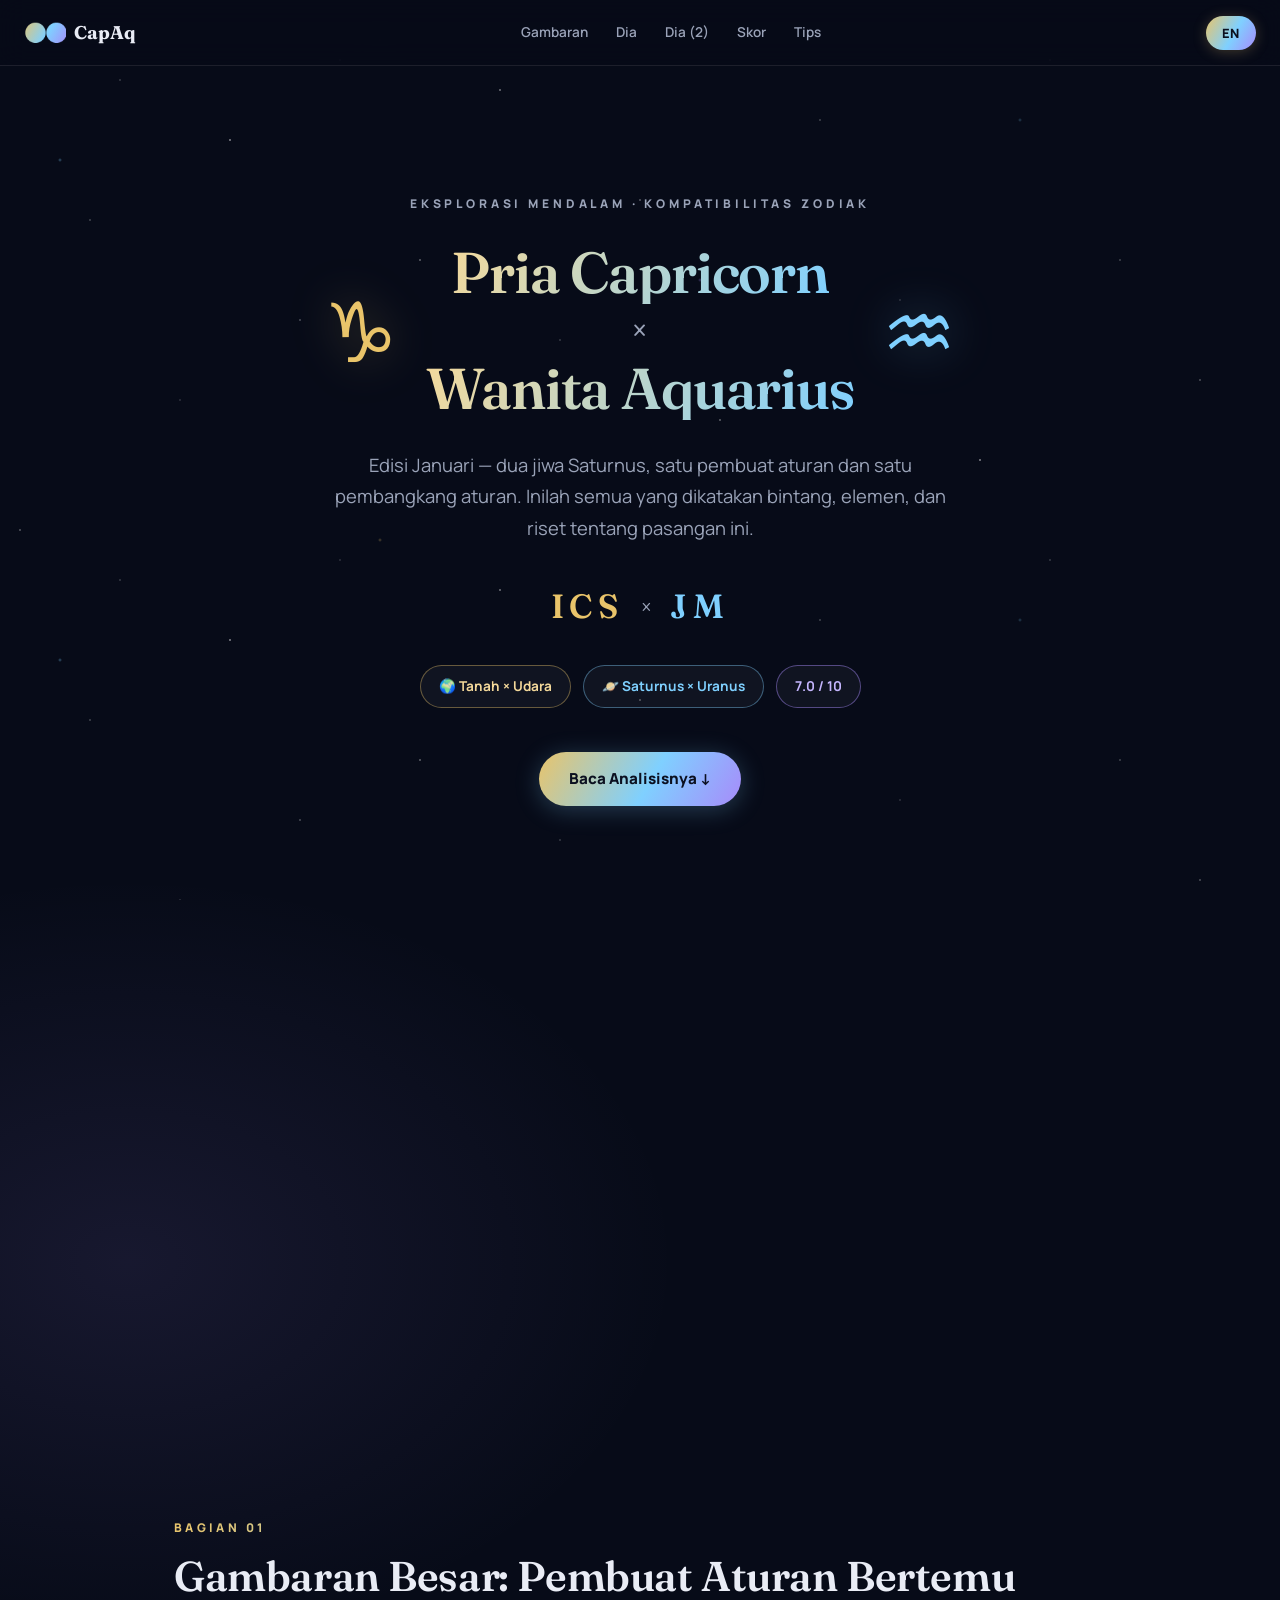
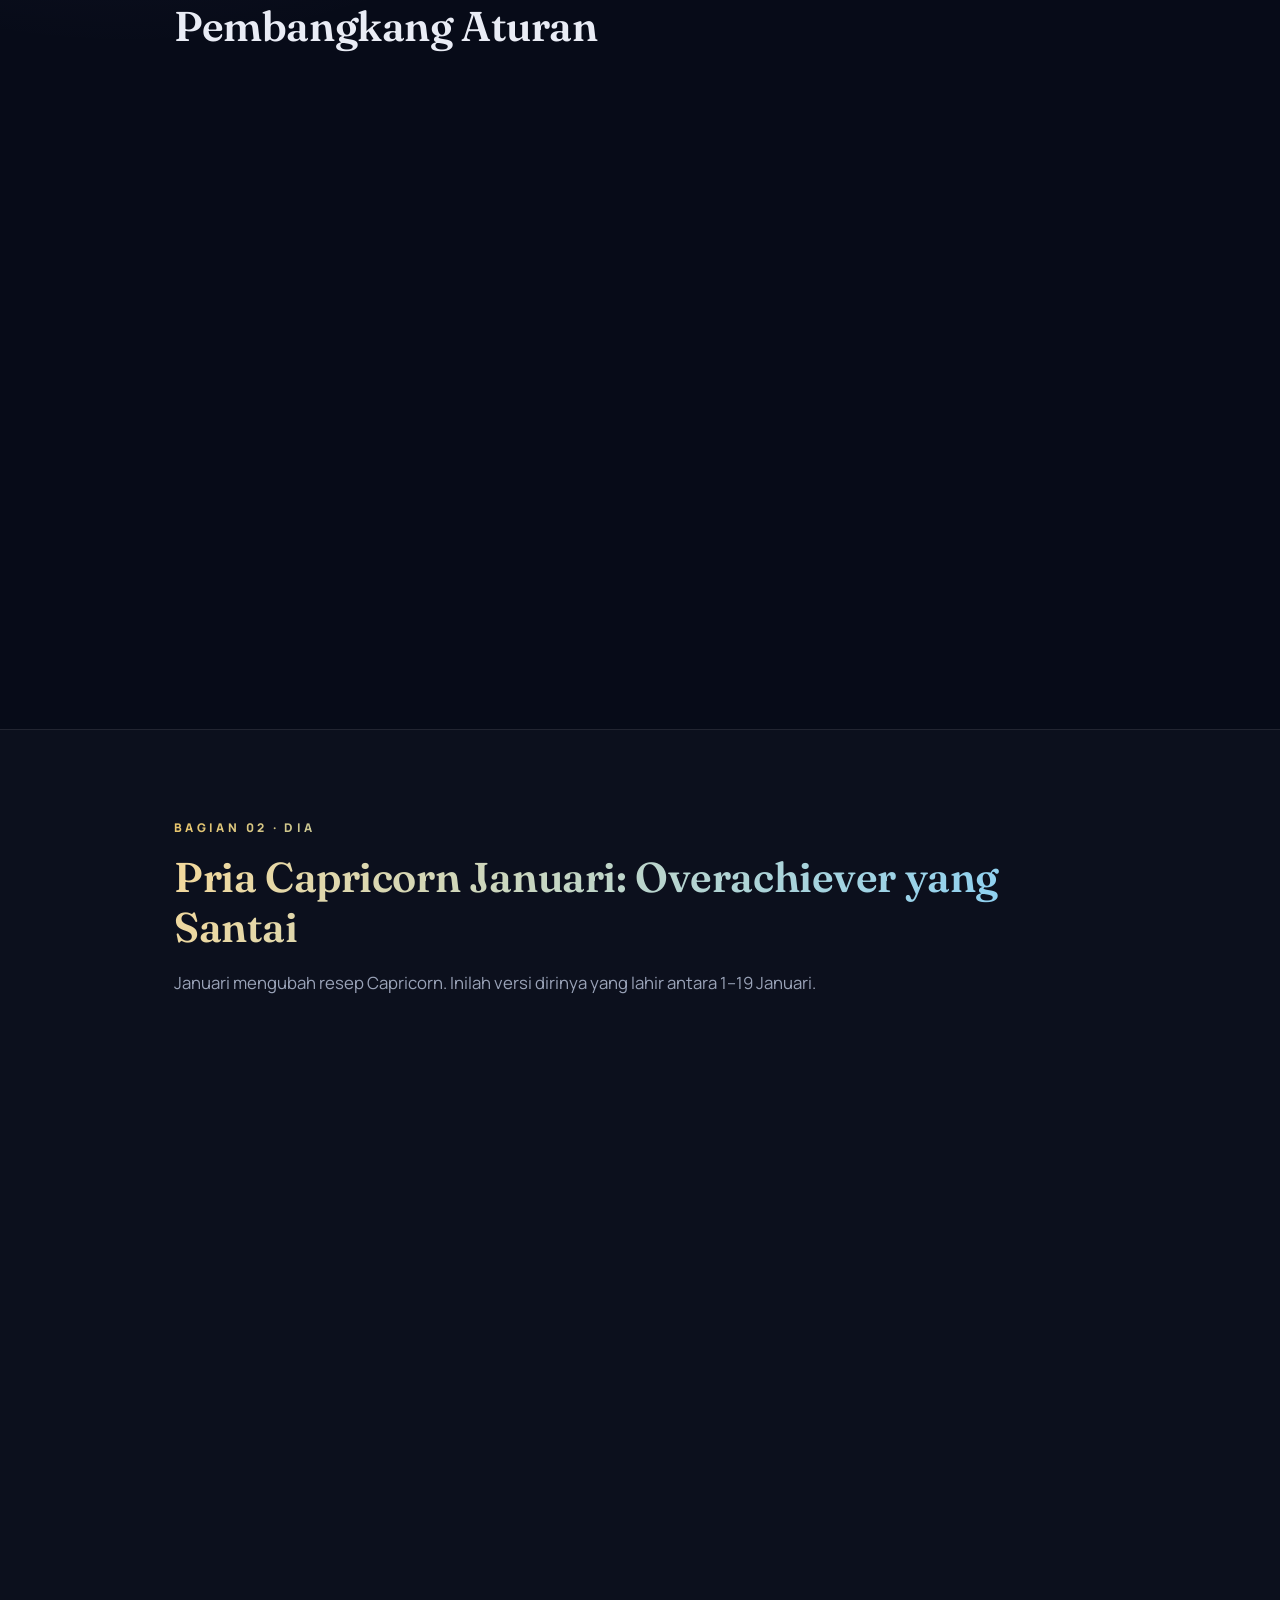
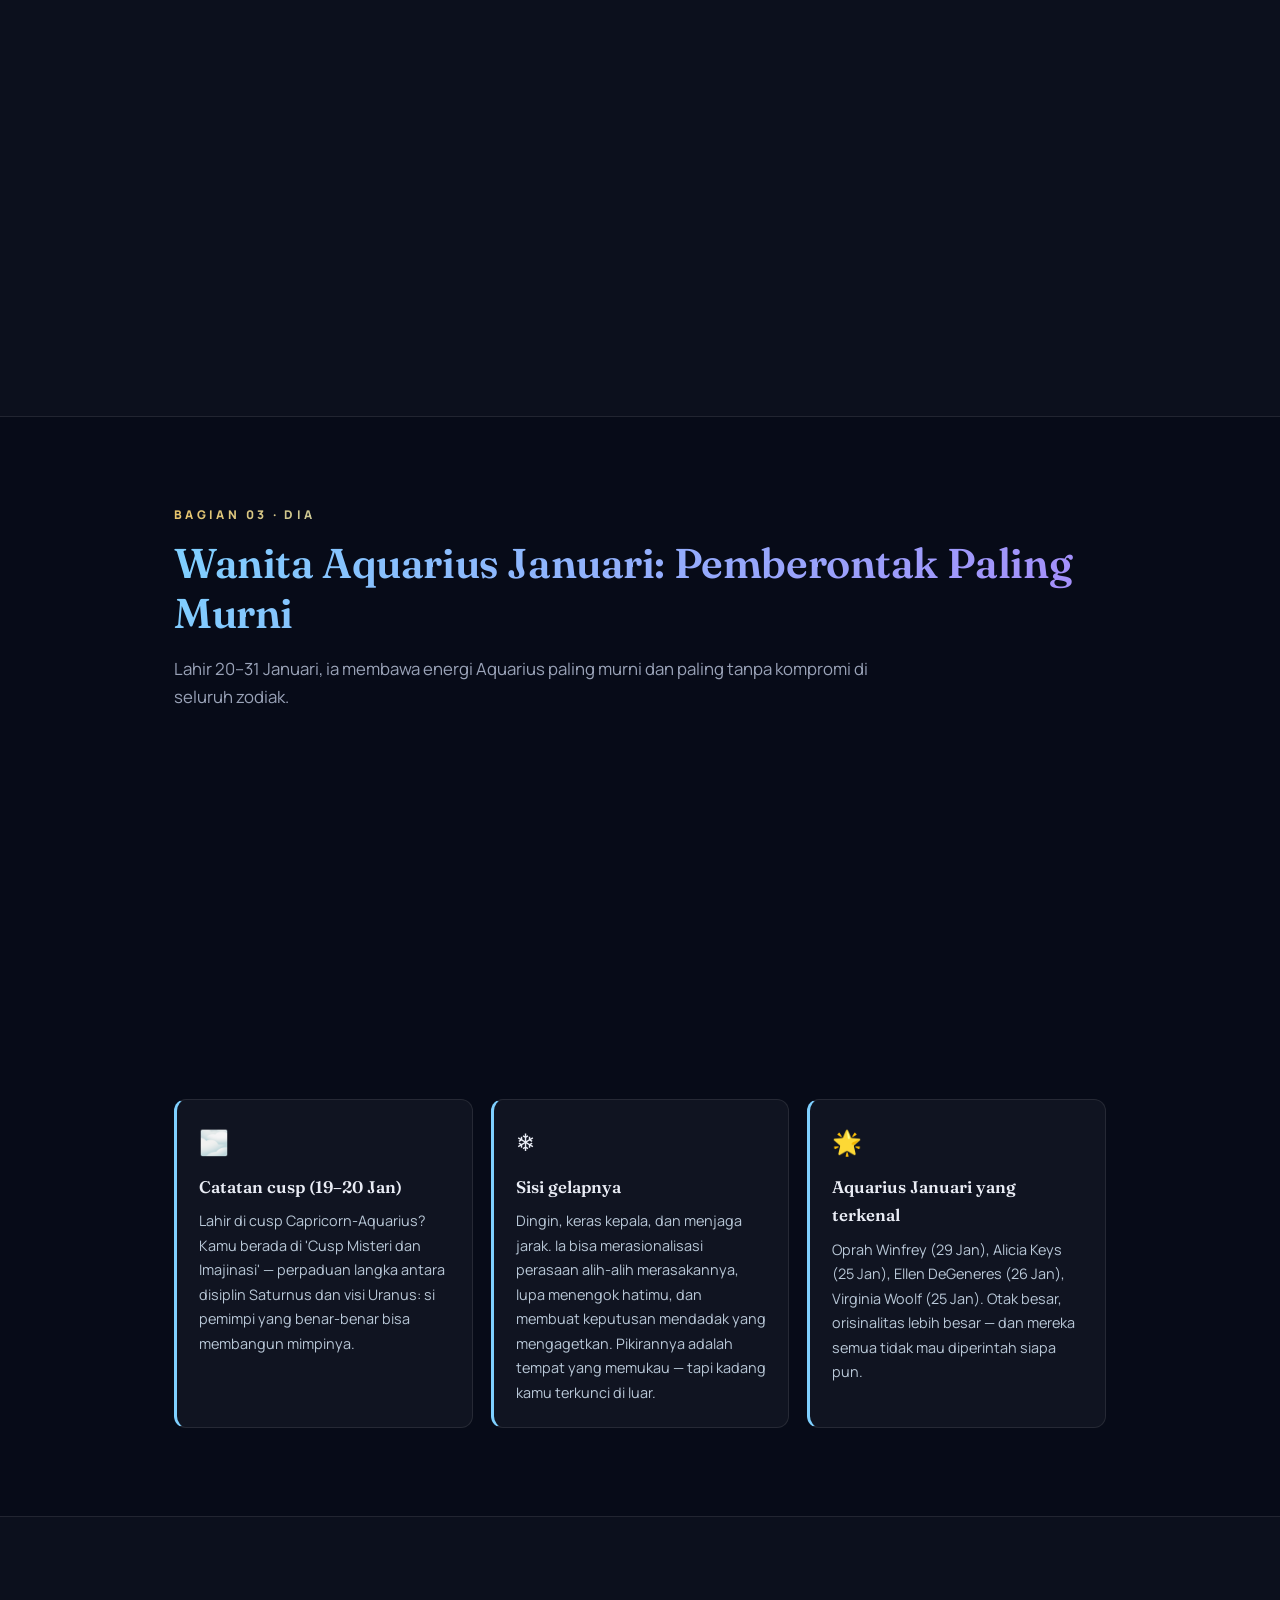
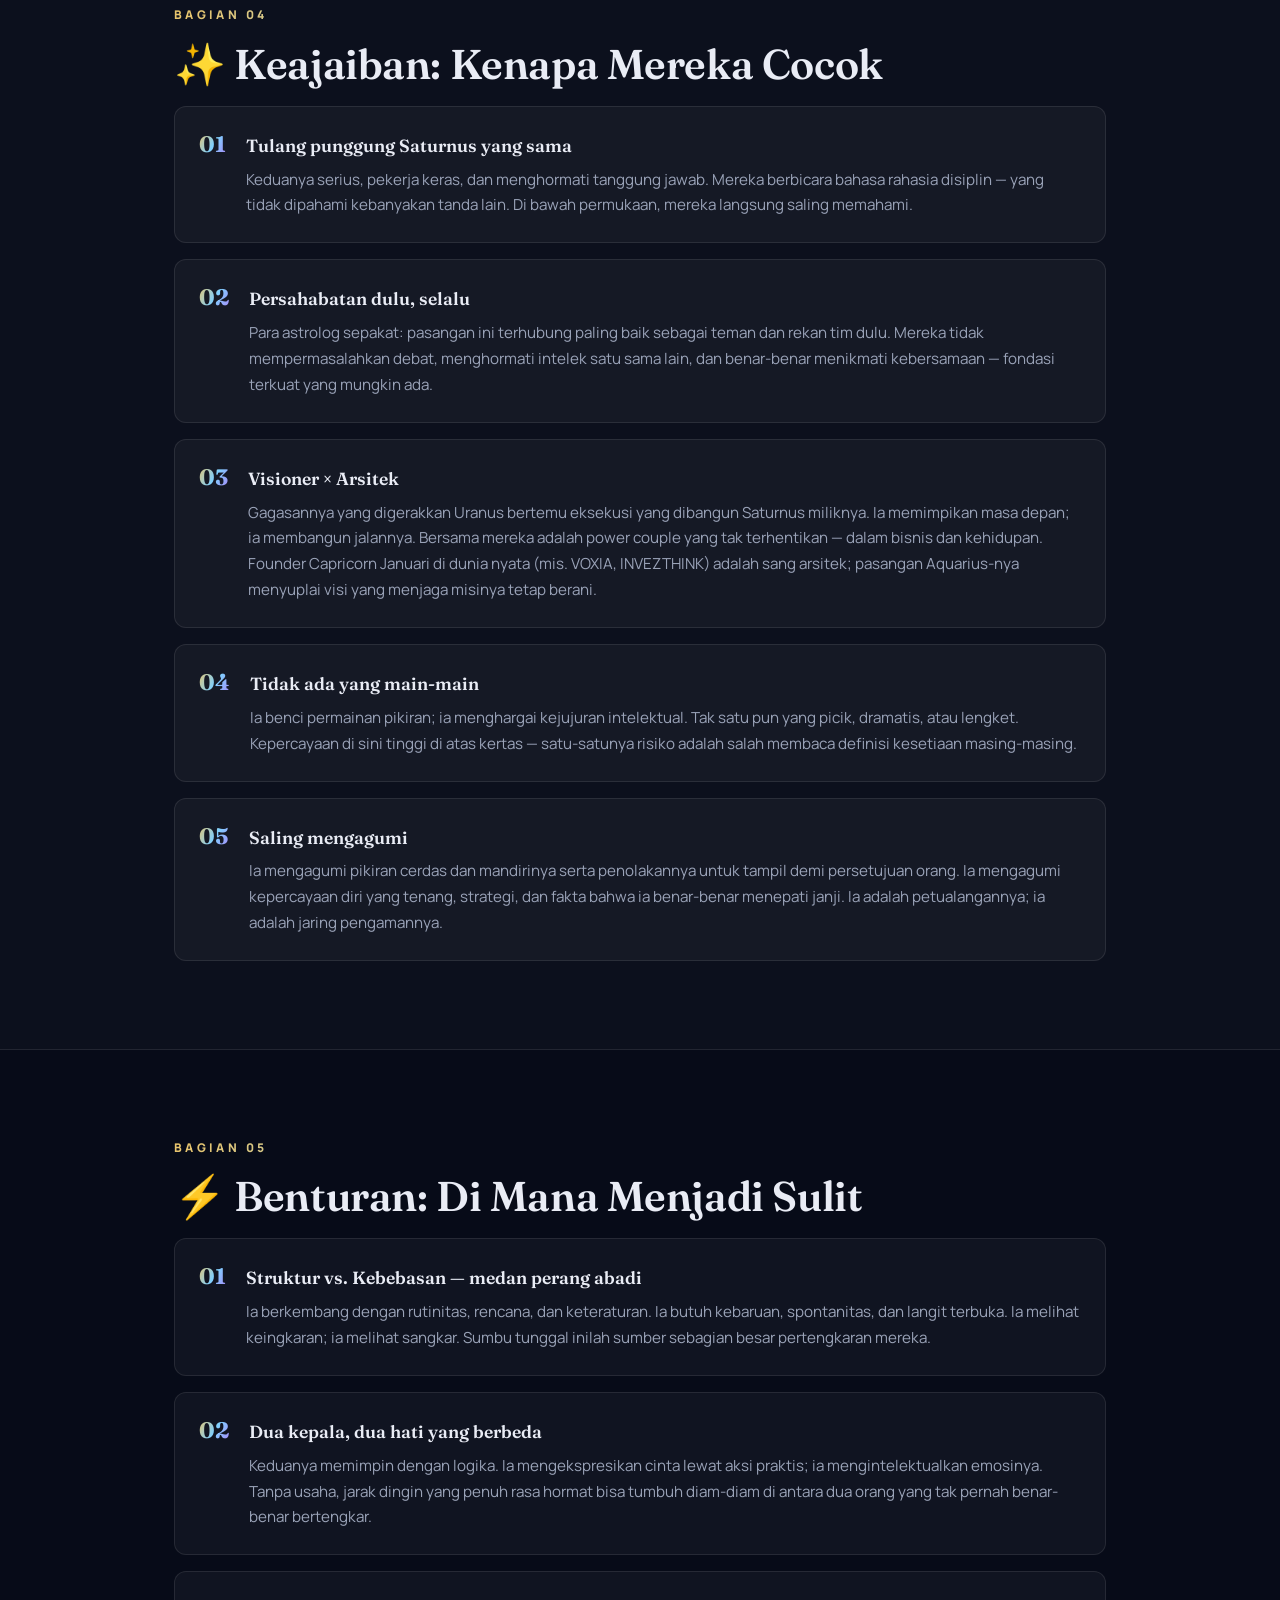
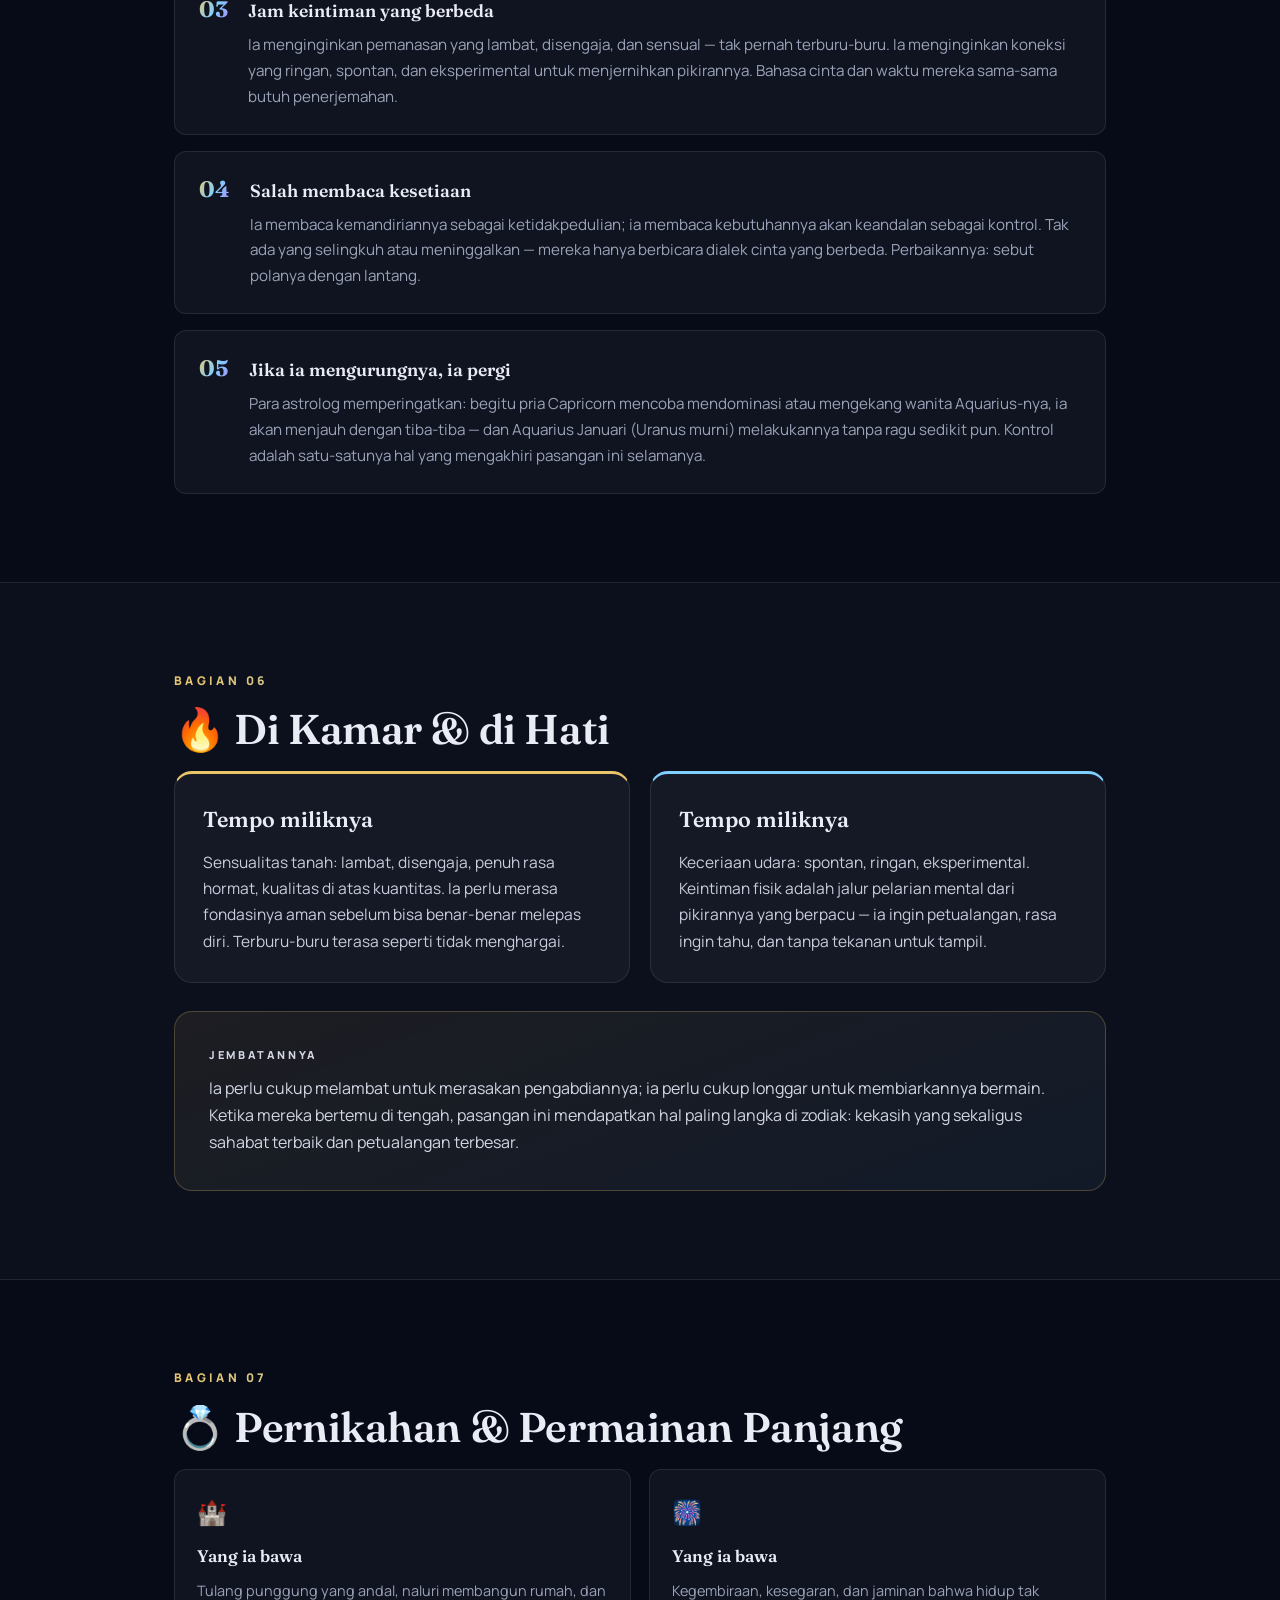
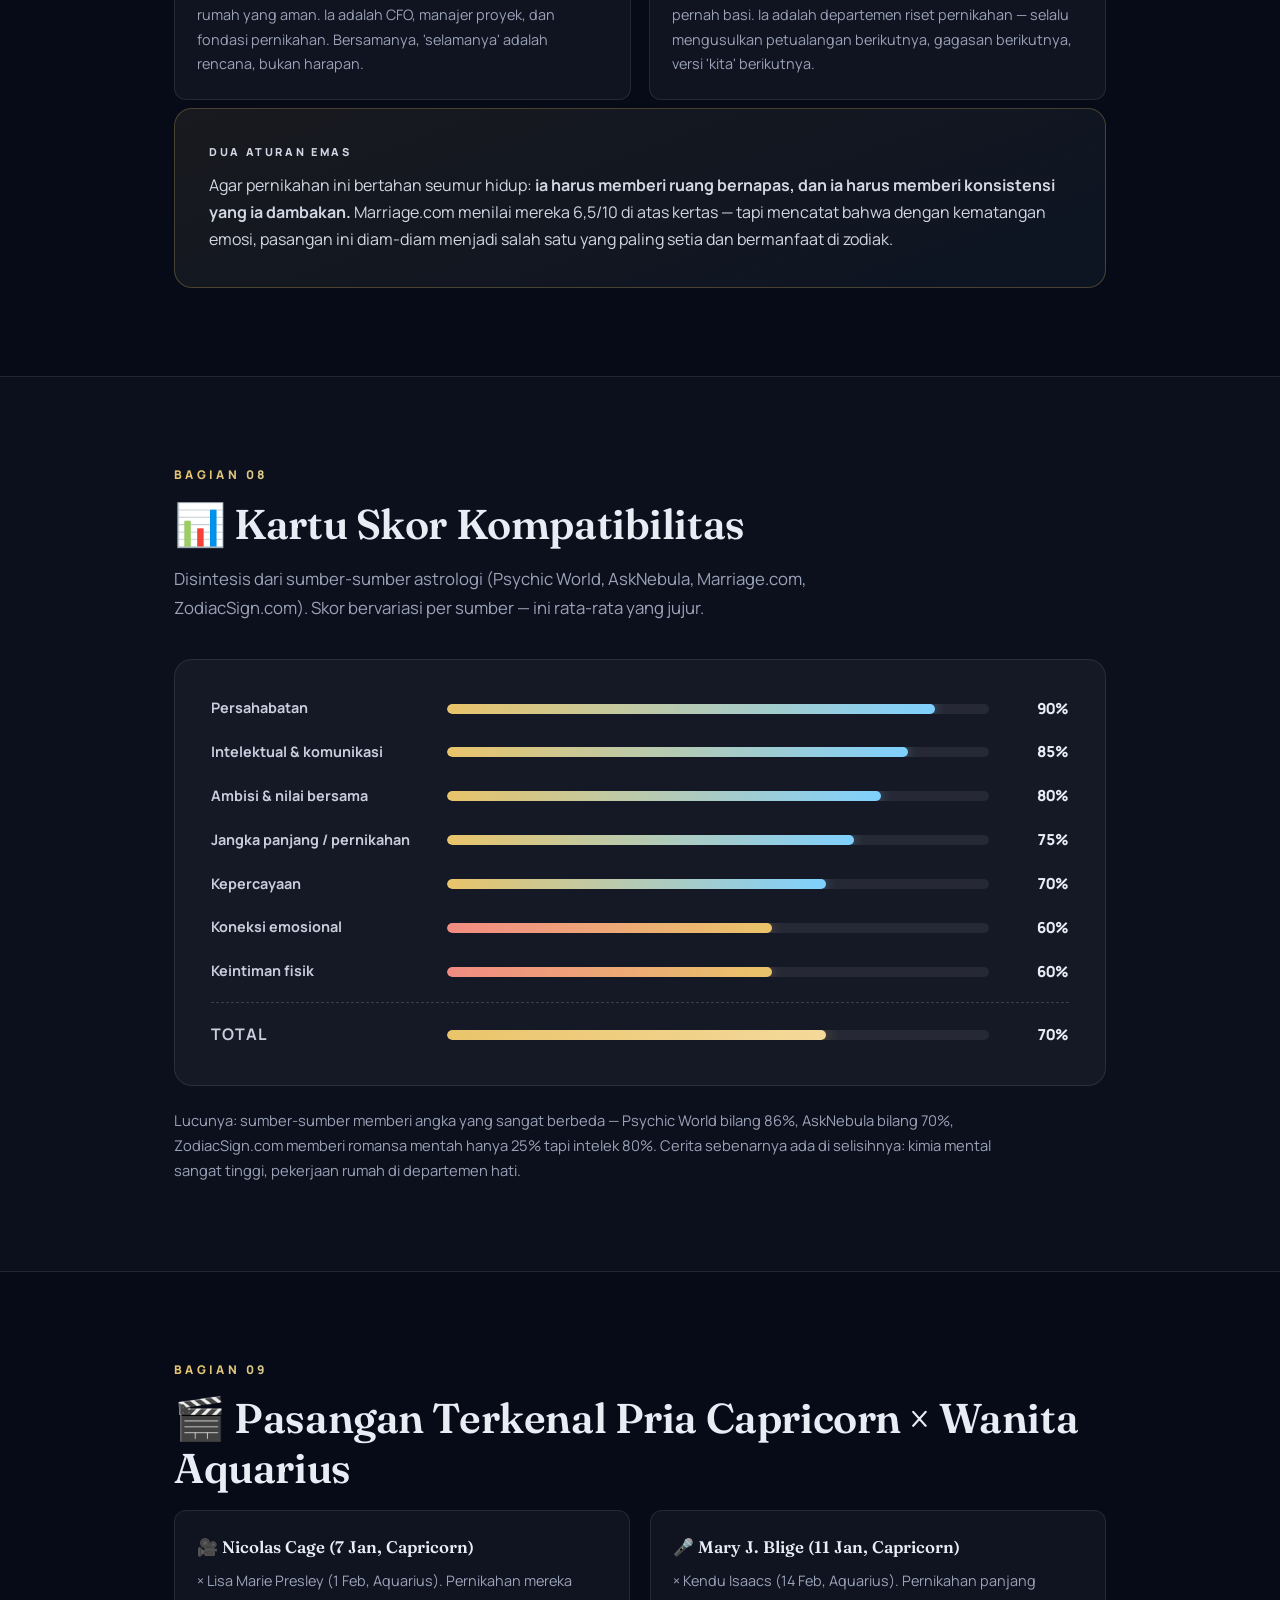
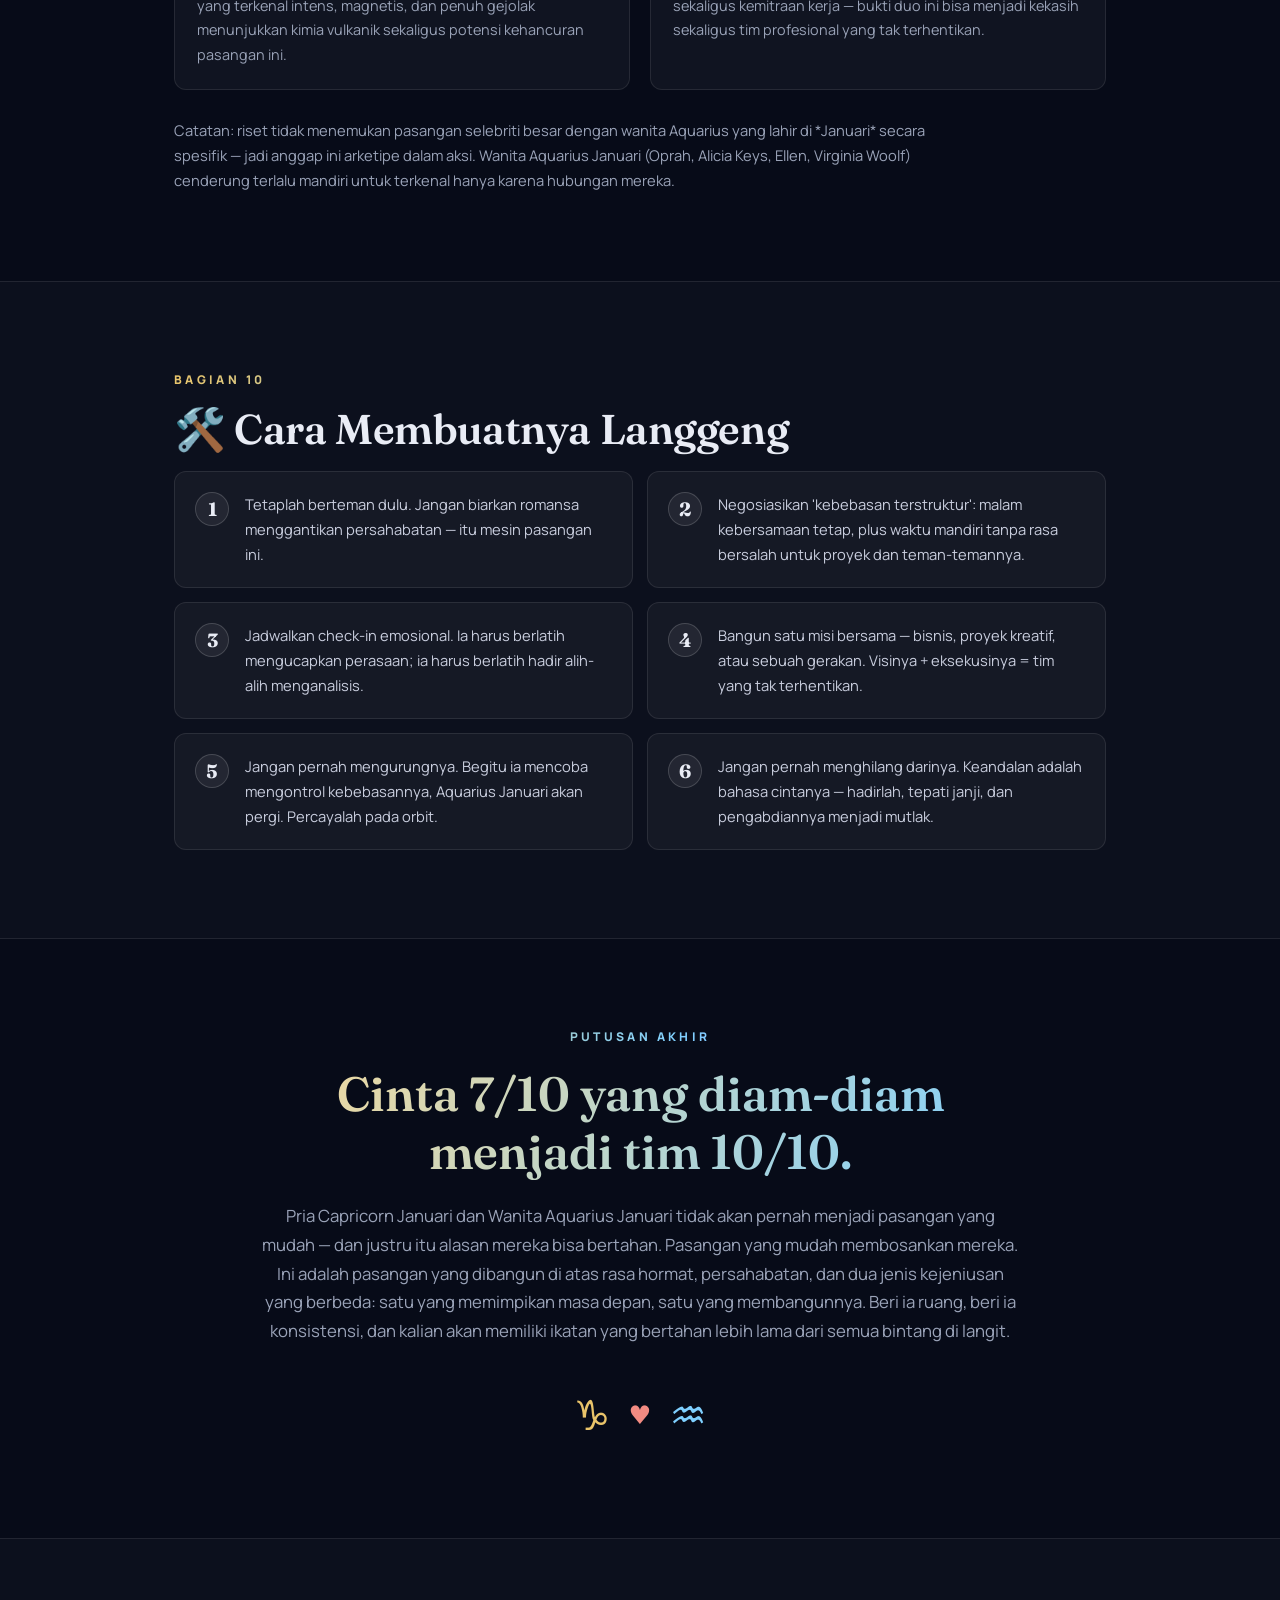
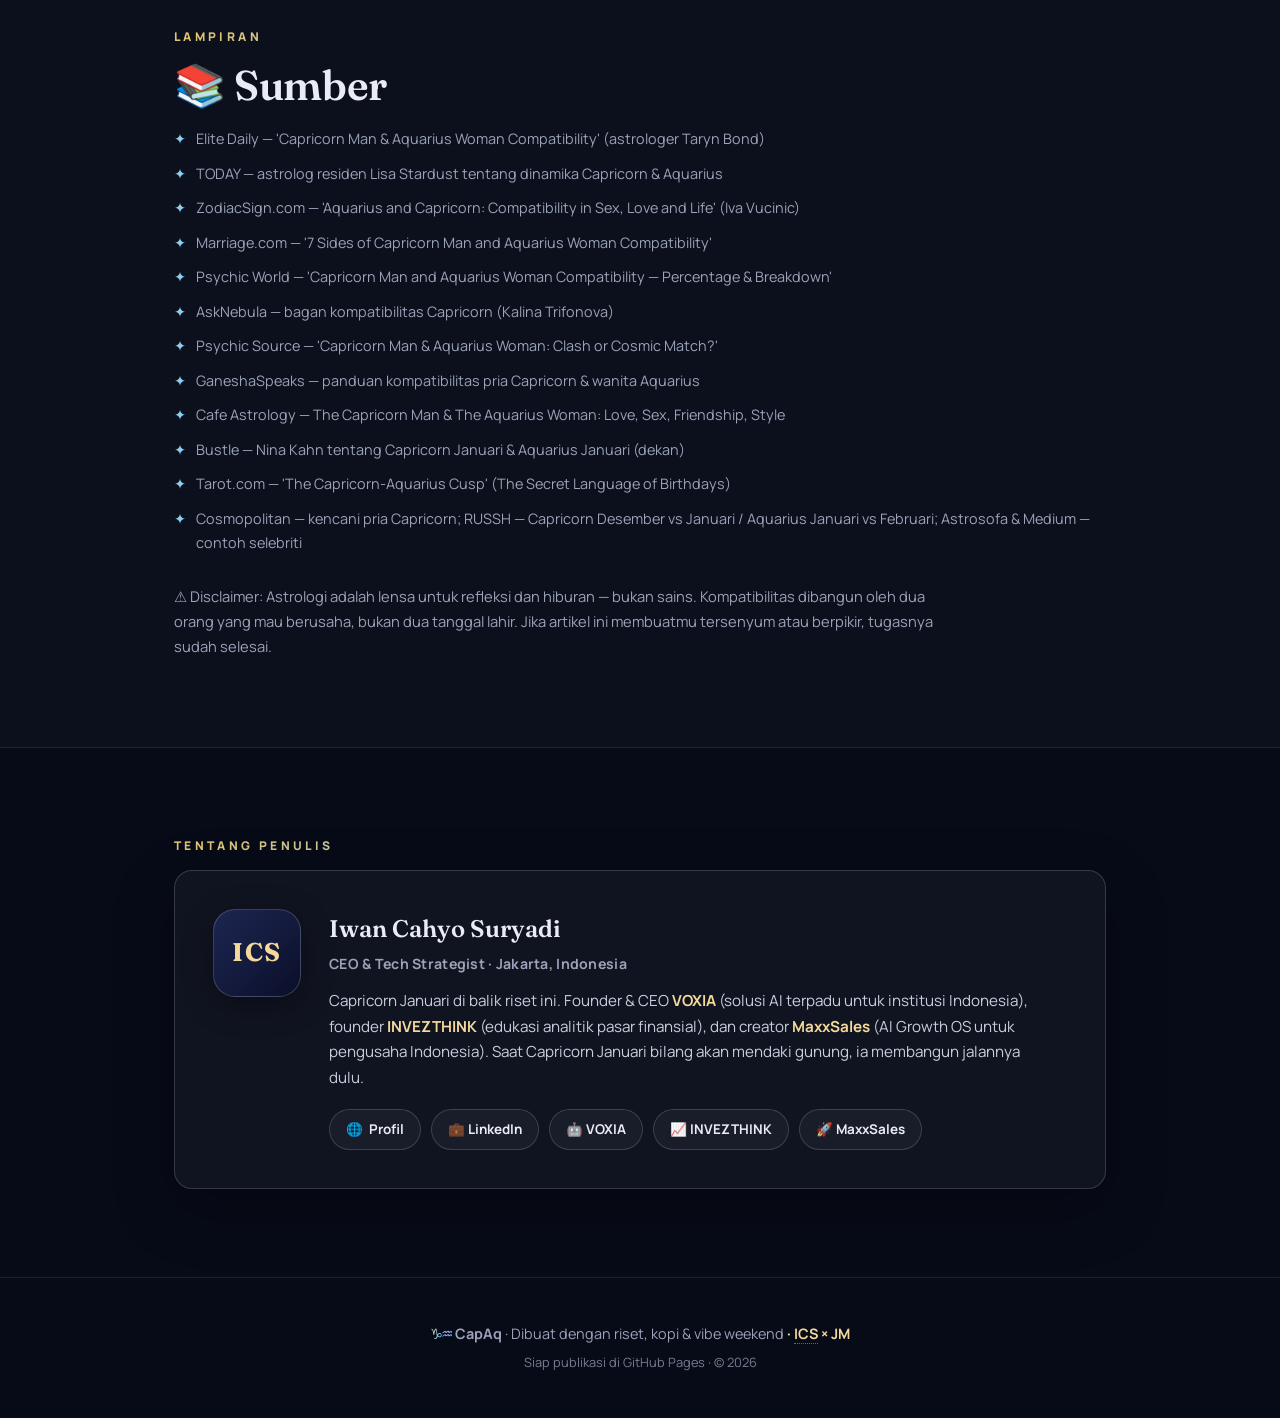
==== commit bbfbb528: "revert: emoji SVG favicon (eye-catching) — keep apple-touch & manifest" ====
--- a/index.html
+++ b/index.html
@@ -17,8 +17,7 @@
   <meta name="twitter:title" content="CapAq — Pria Capricorn × Wanita Aquarius | Compatibility Deep Dive" />
   <meta name="twitter:description" content="Riset mendalam kompatibilitas Pria Capricorn Januari × Wanita Aquarius Januari: ikatan Saturnus, benturan struktur vs kebebasan, dan cara membuatnya langgeng." />
   <meta name="twitter:image" content="https://ataraxianusa.github.io/capaq/og-image.png" />
-  <link rel="icon" type="image/png" sizes="32x32" href="favicon-32.png" />
-  <link rel="icon" type="image/png" sizes="16x16" href="favicon-16.png" />
+  <link rel="icon" href="data:image/svg+xml,<svg xmlns='http://www.w3.org/2000/svg' viewBox='0 0 100 100'><text y='.9em' font-size='90'>♑♒</text></svg>" />
   <link rel="apple-touch-icon" sizes="180x180" href="apple-touch-icon.png" />
   <link rel="manifest" href="site.webmanifest" />
   <meta name="theme-color" content="#0c1126" />
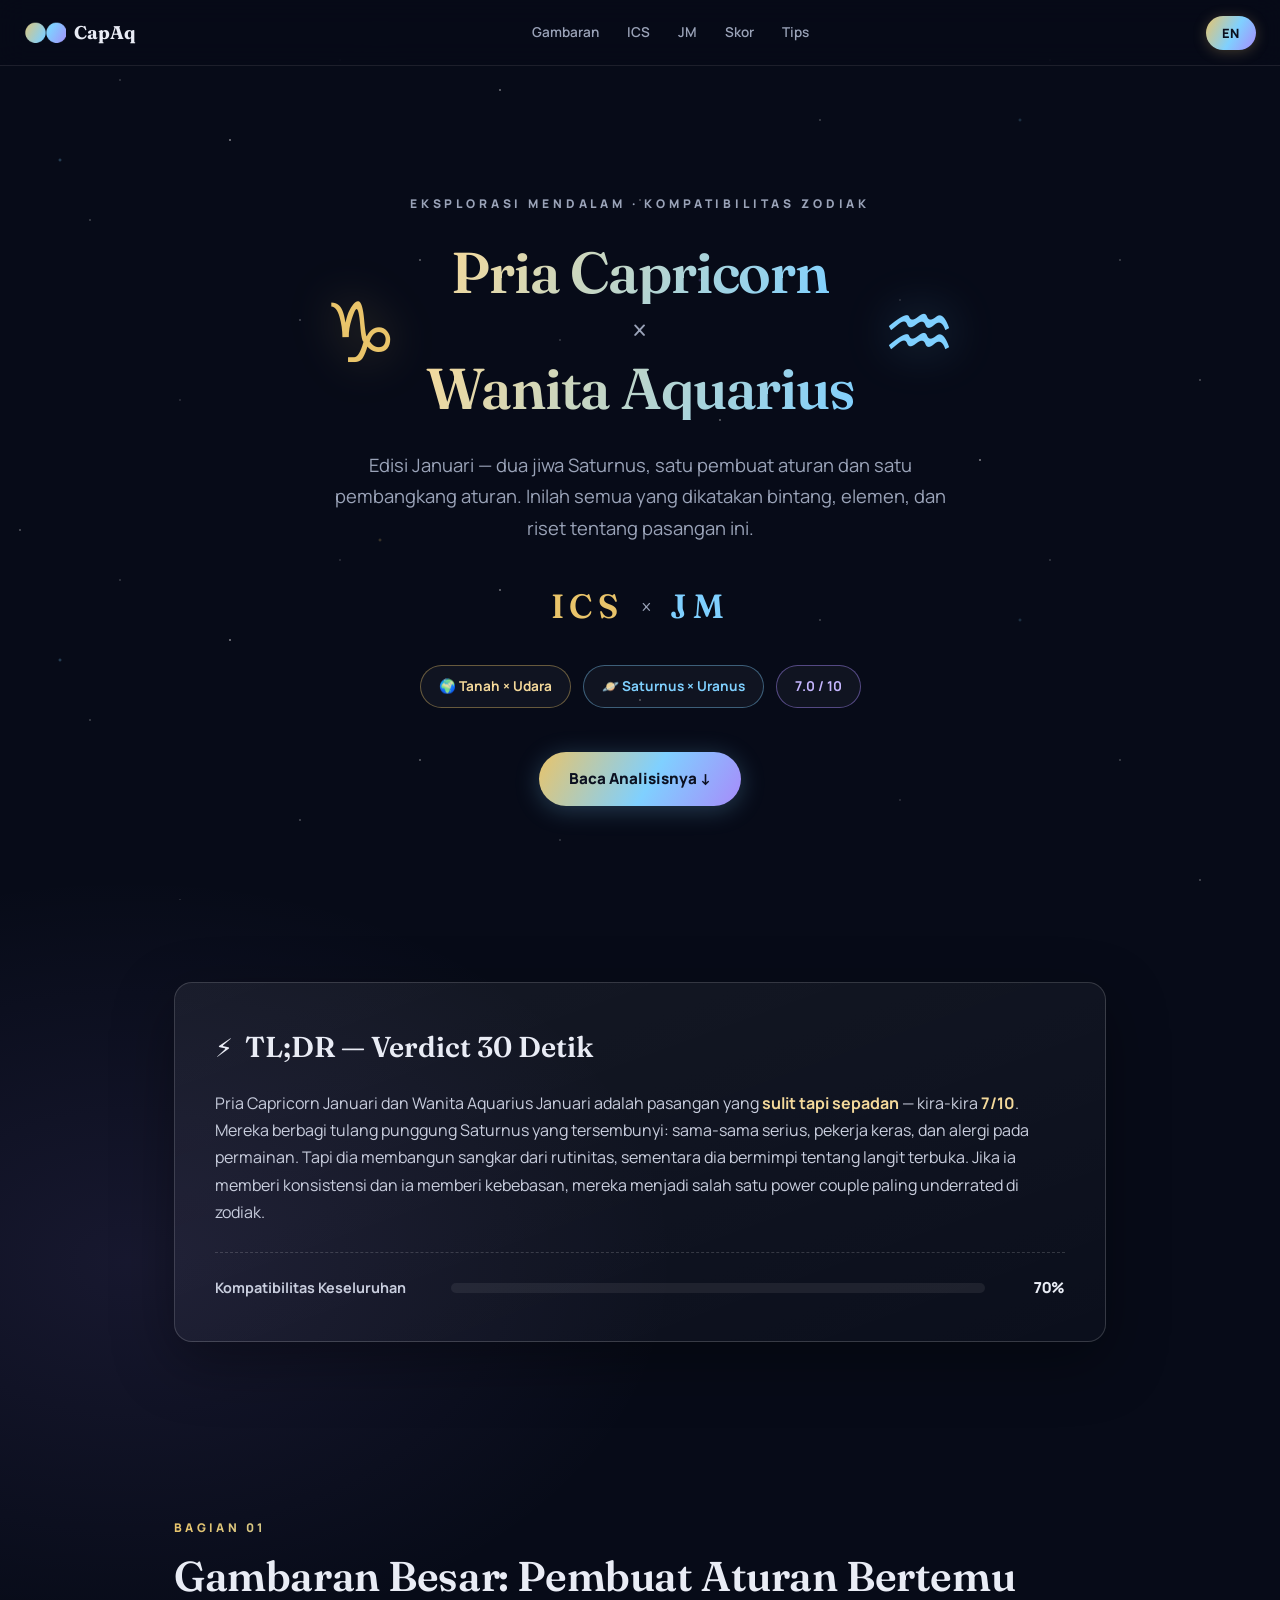
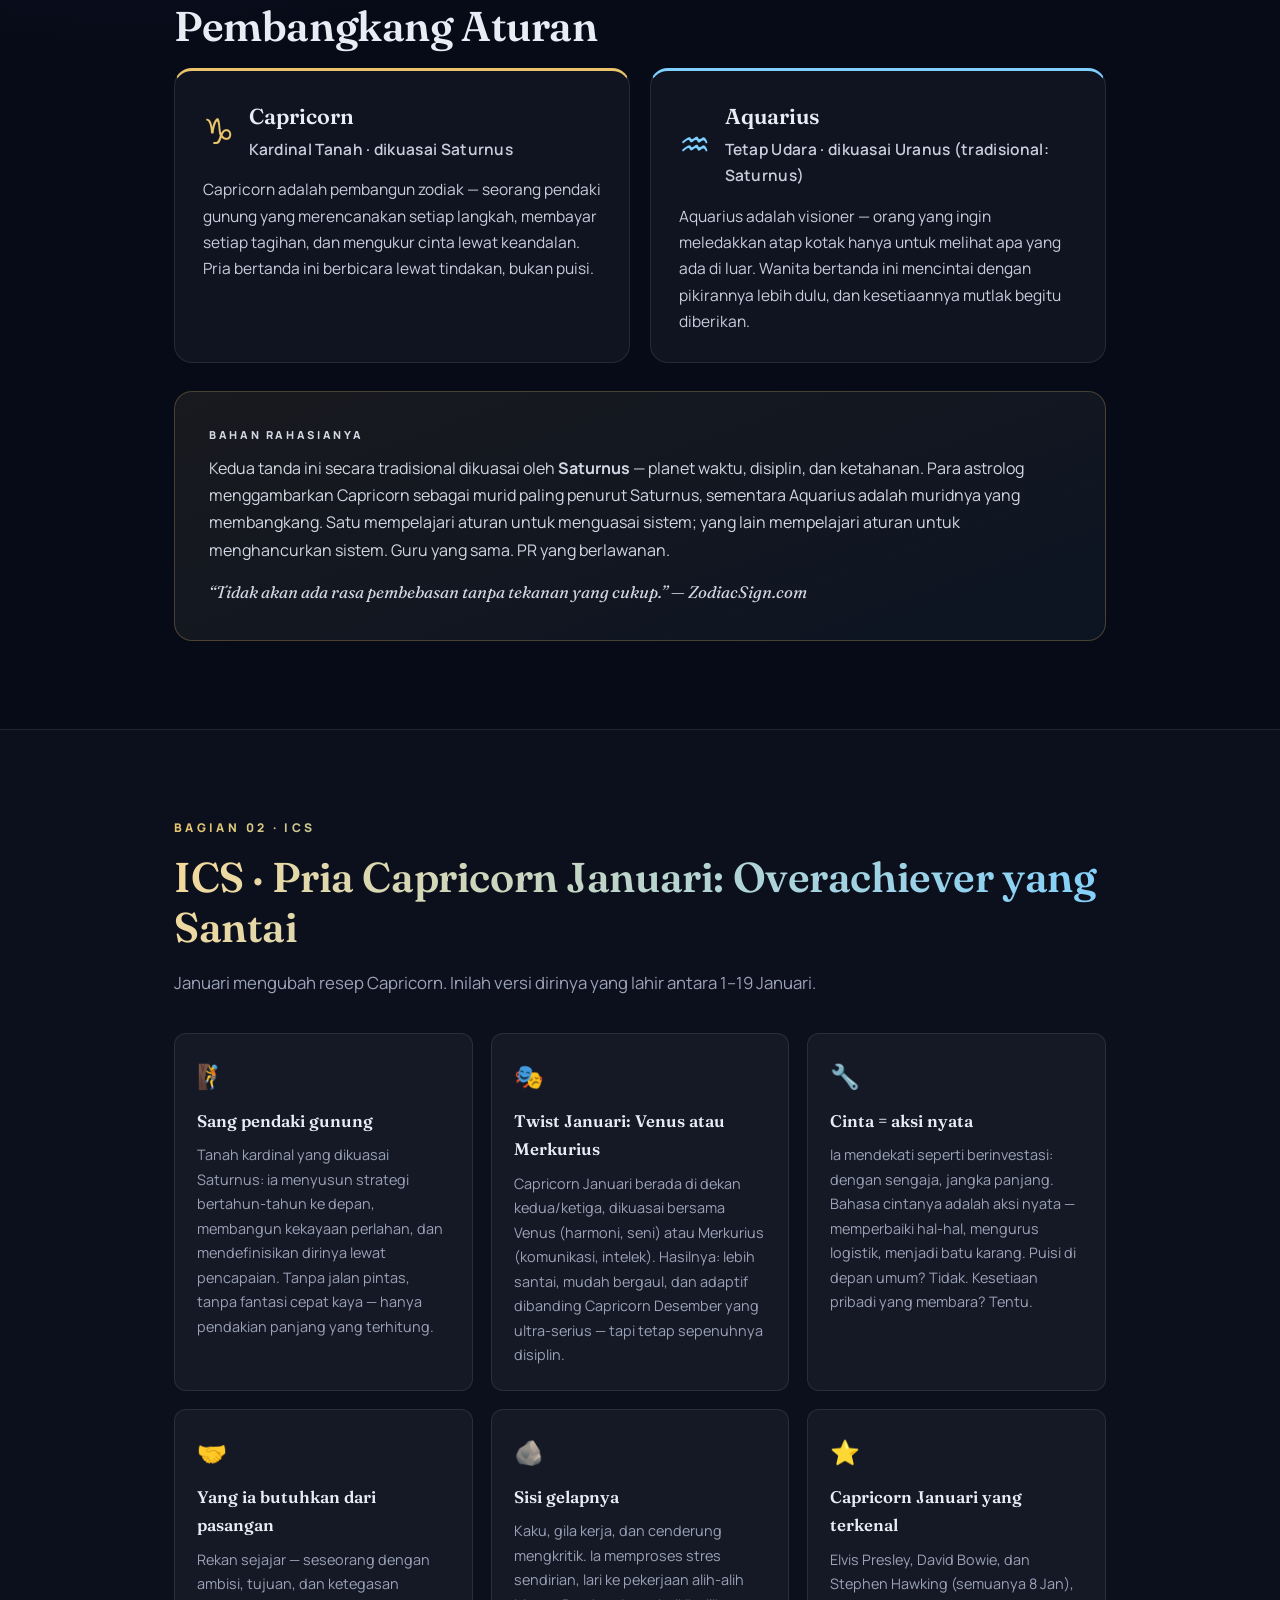
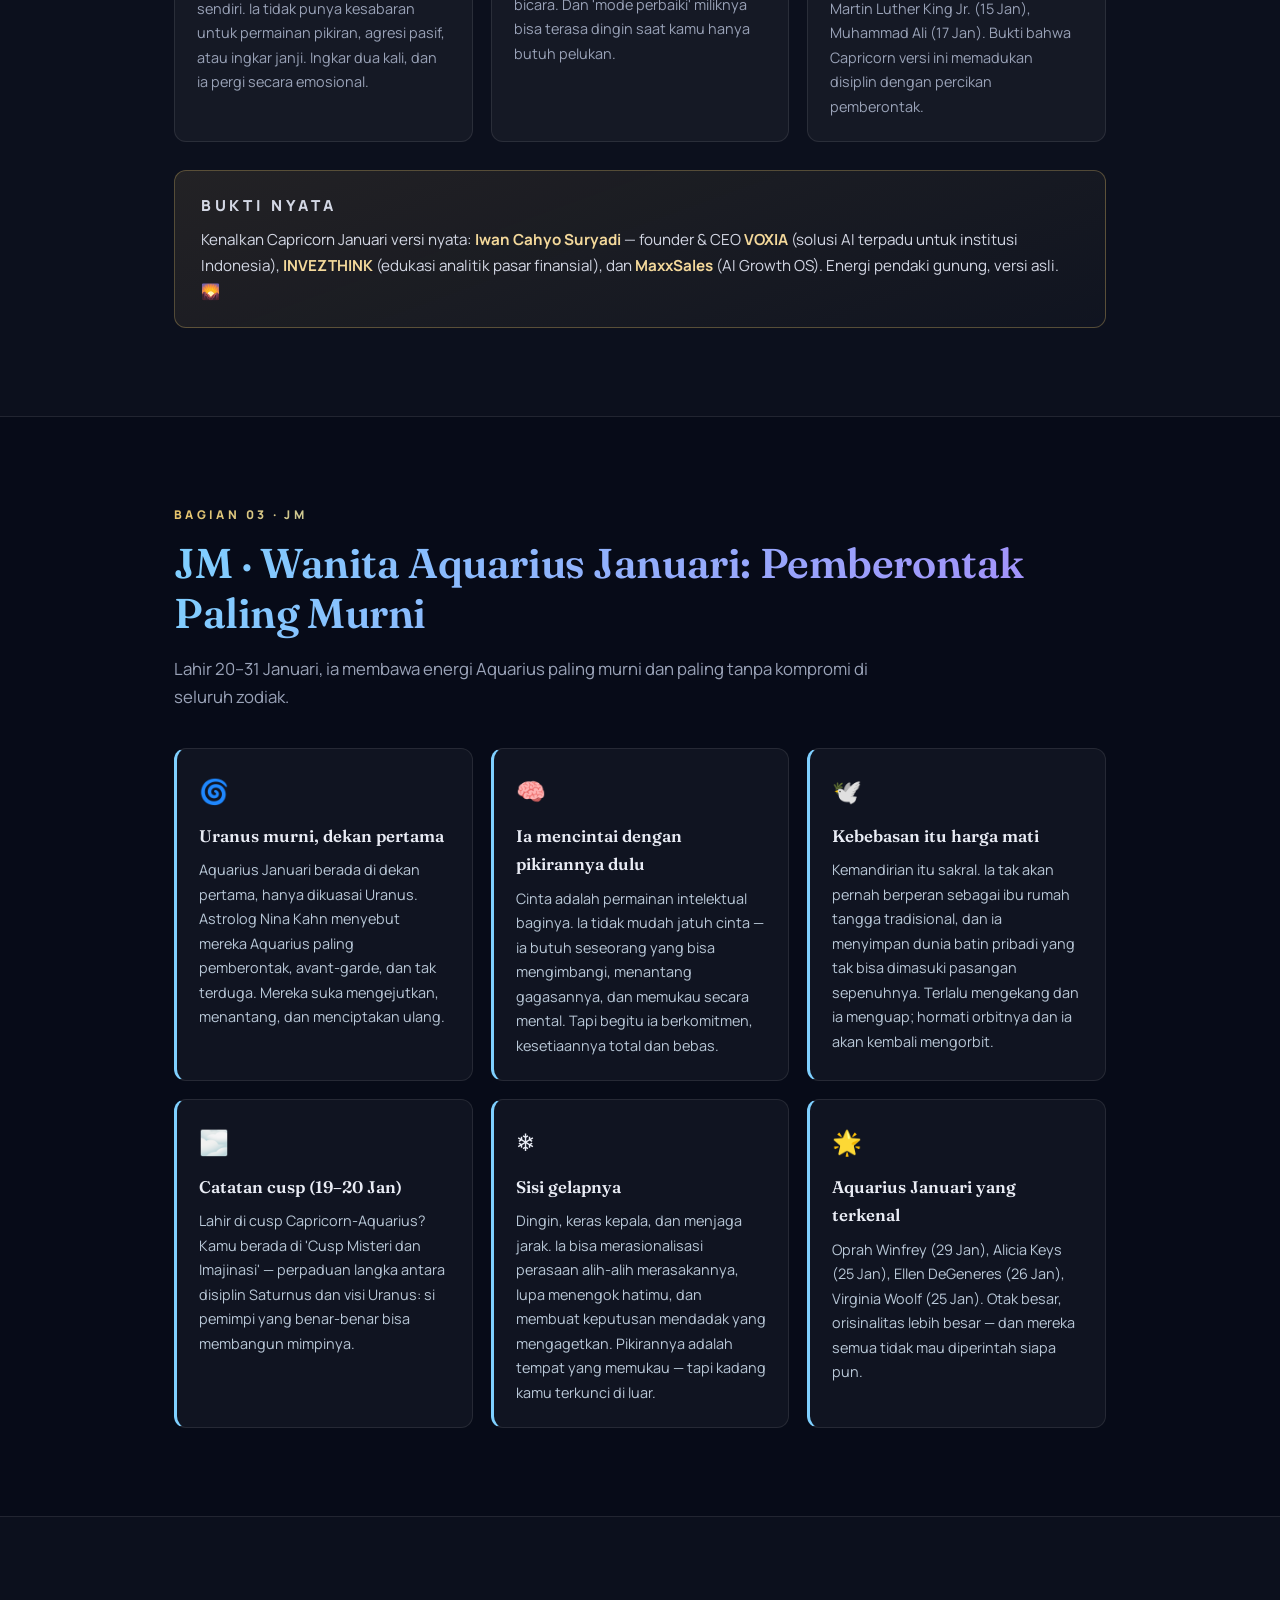
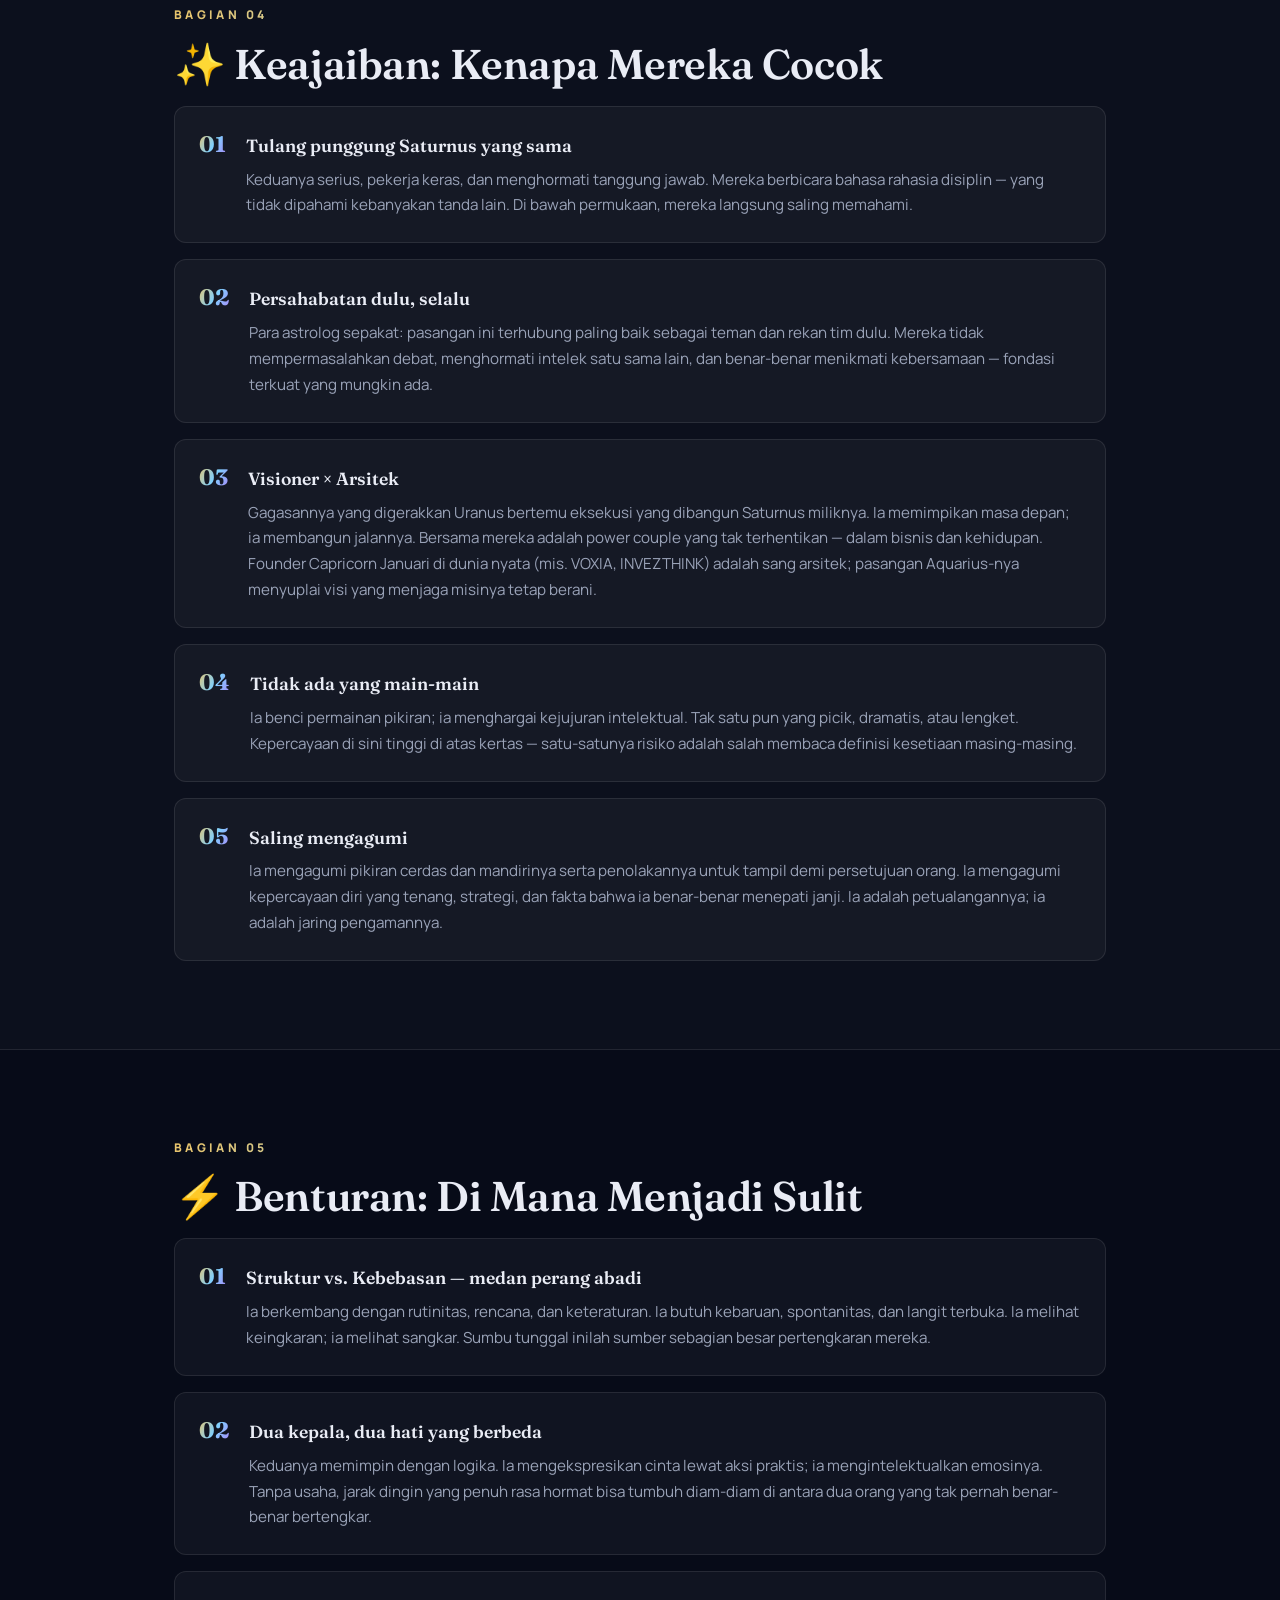
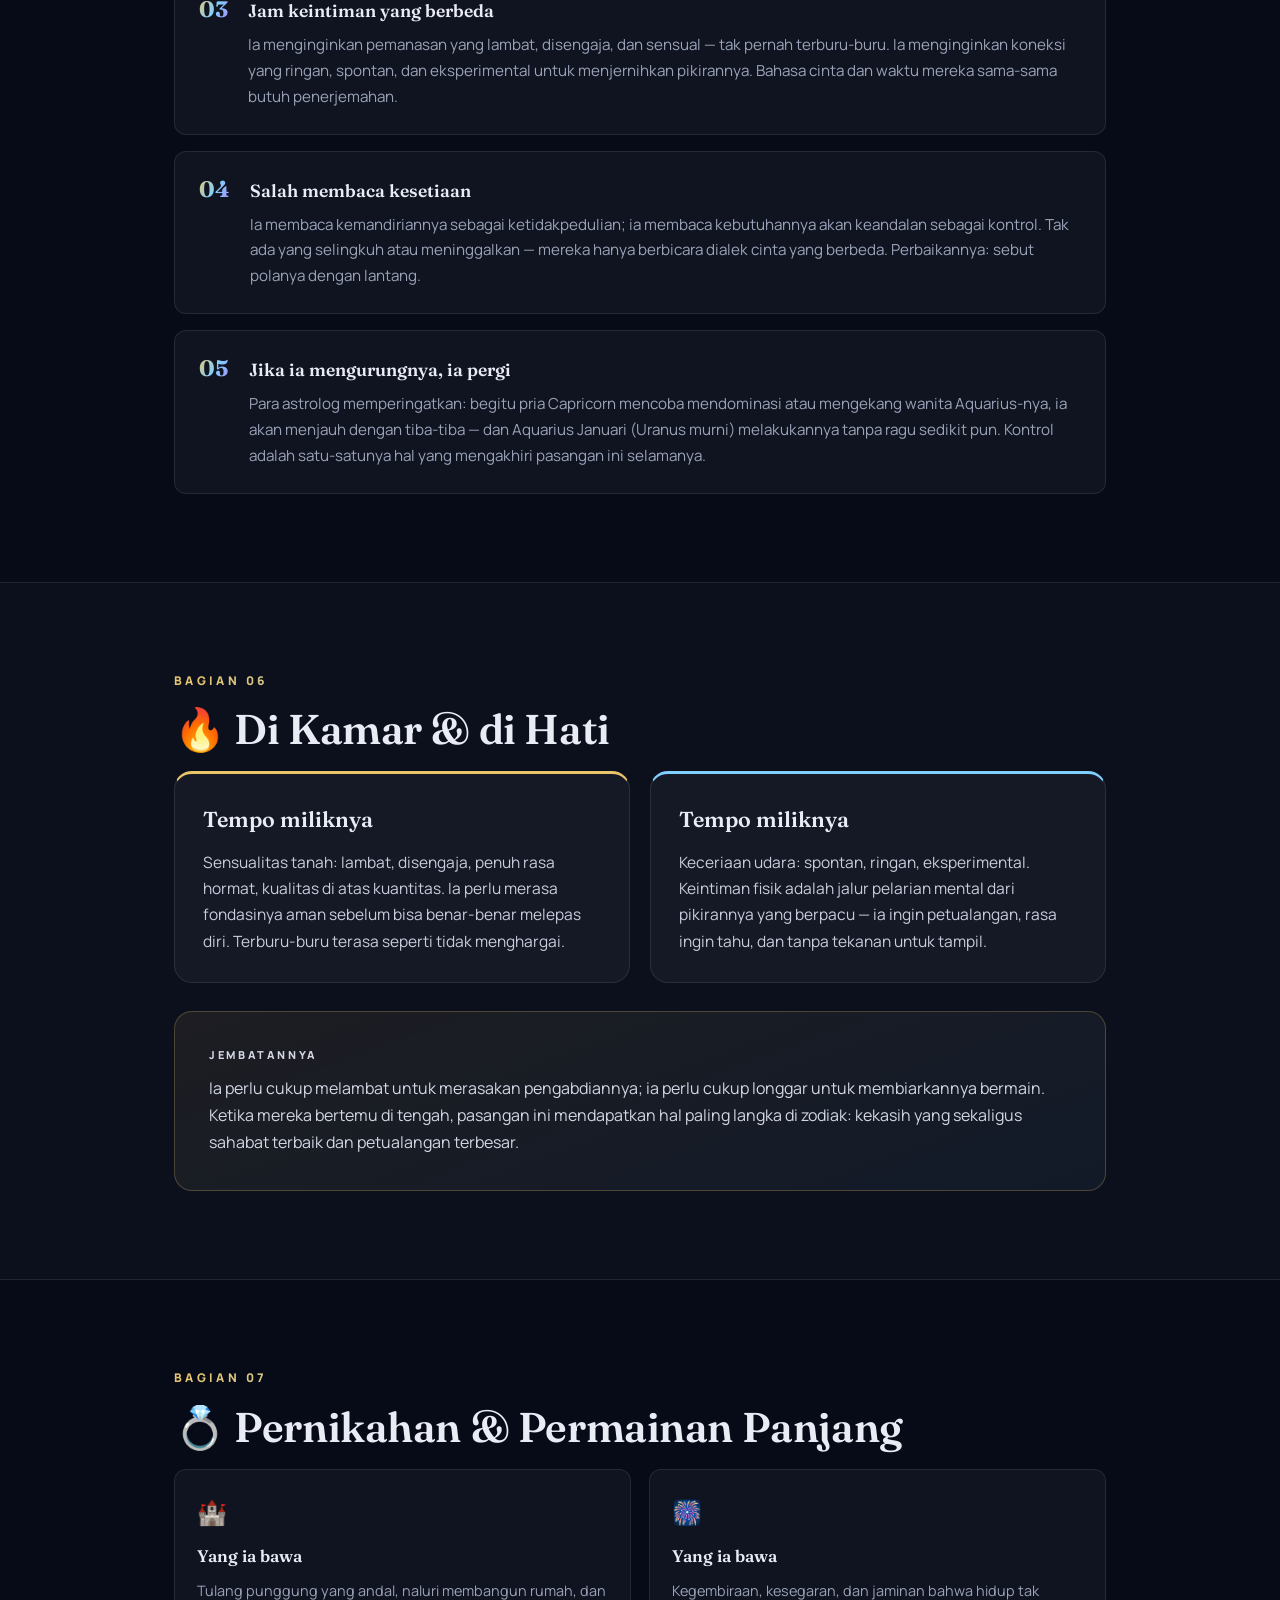
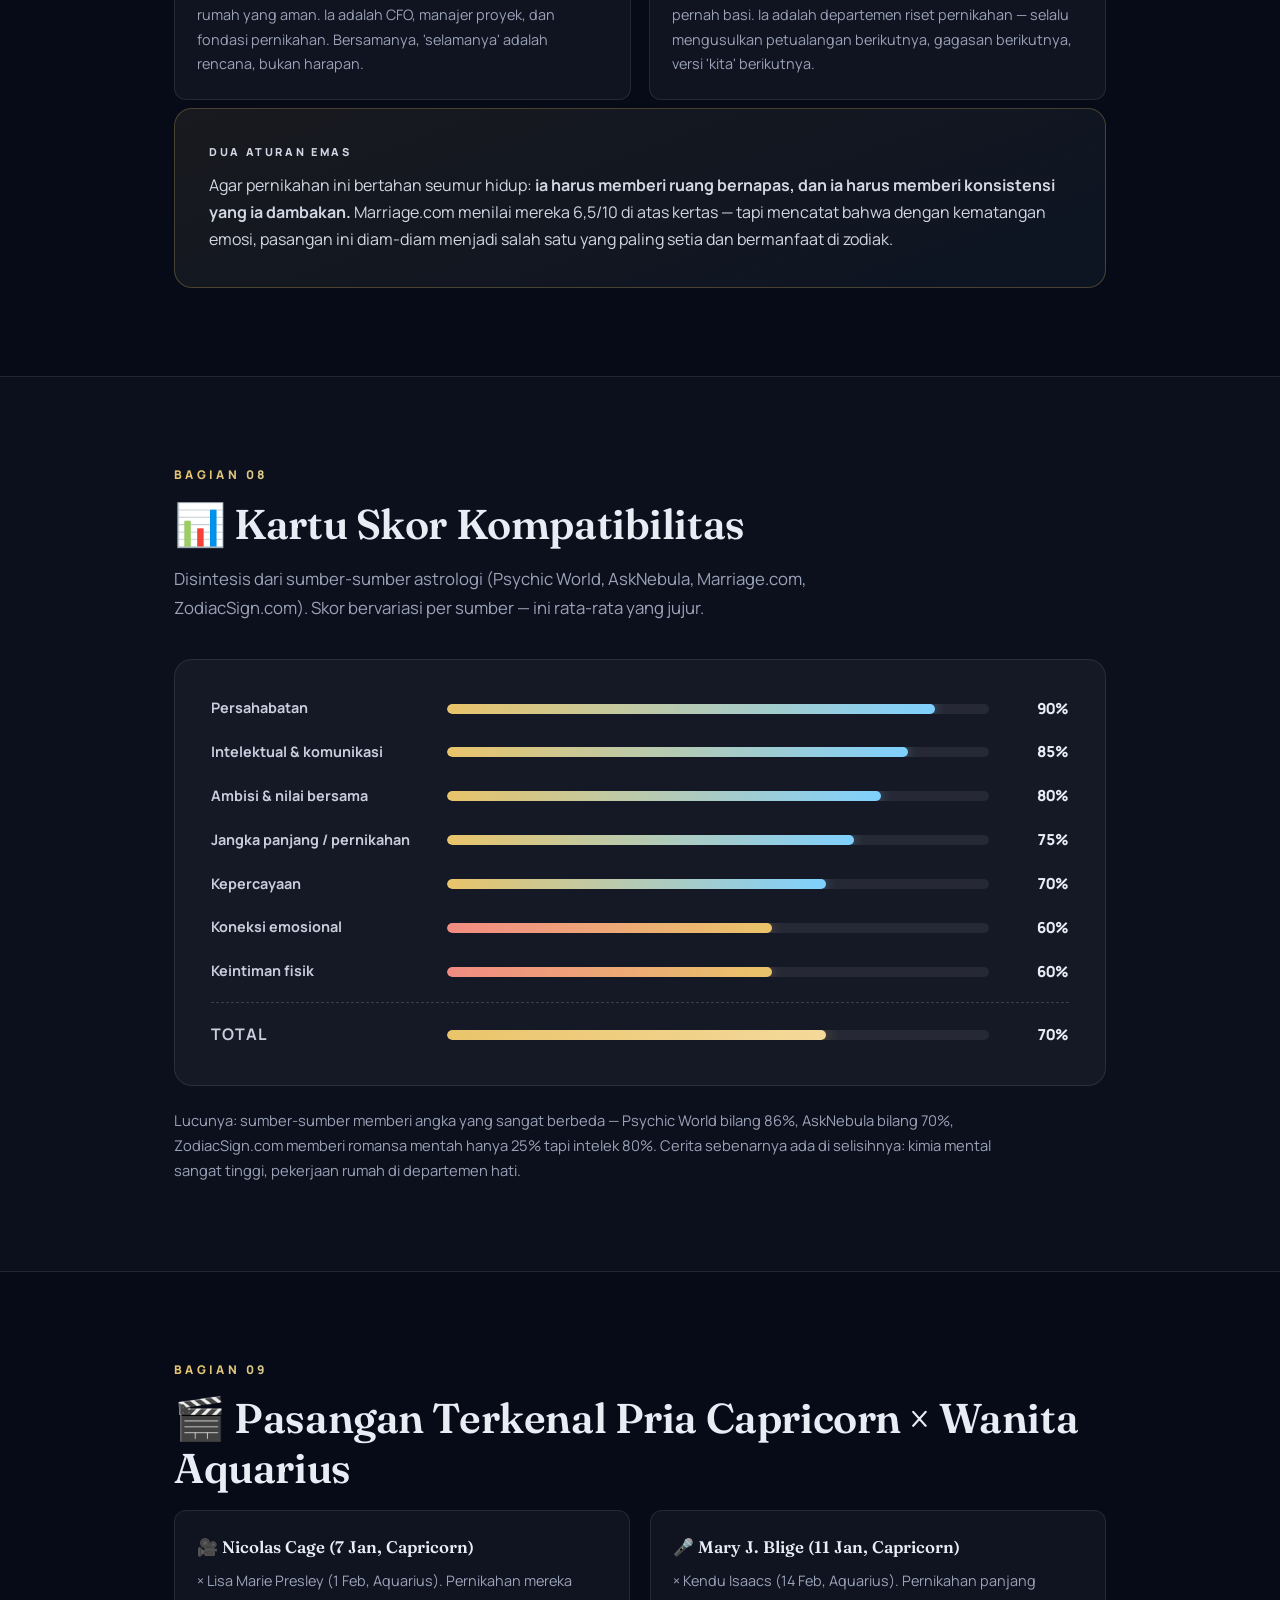
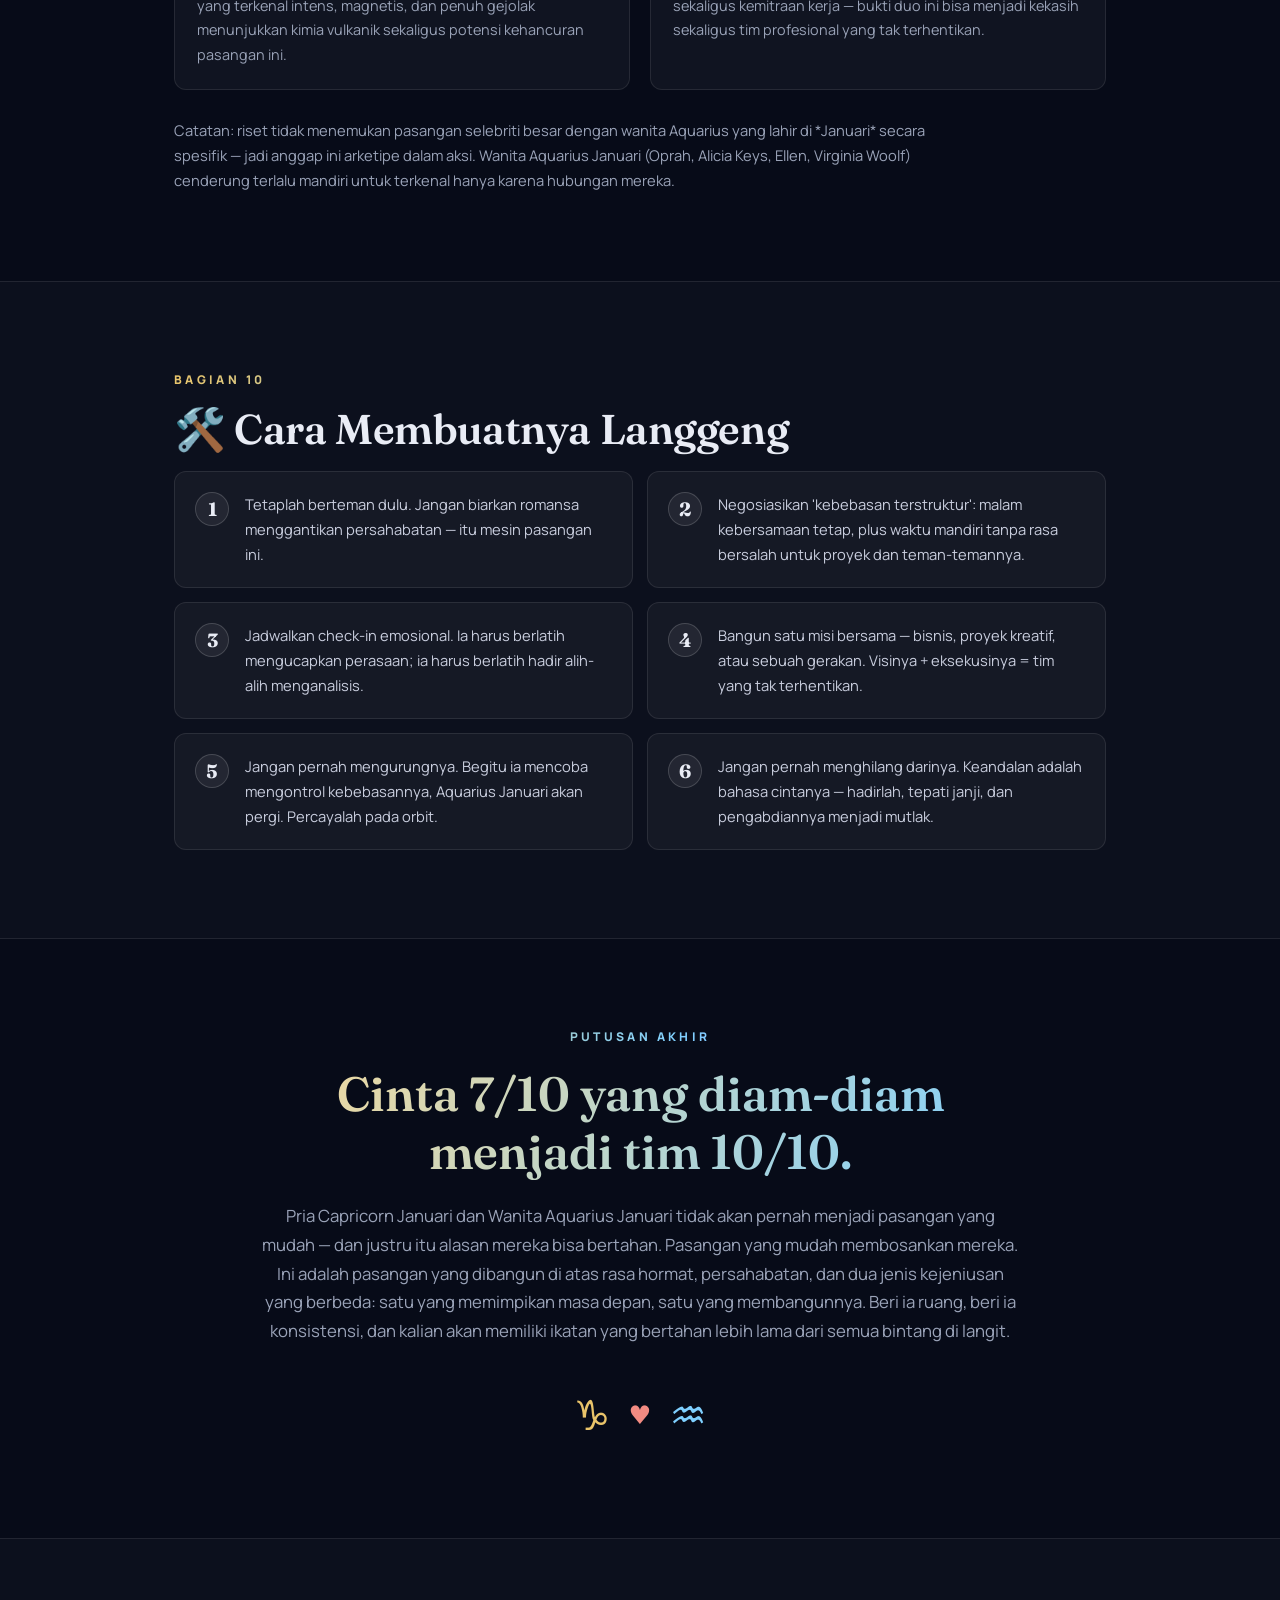
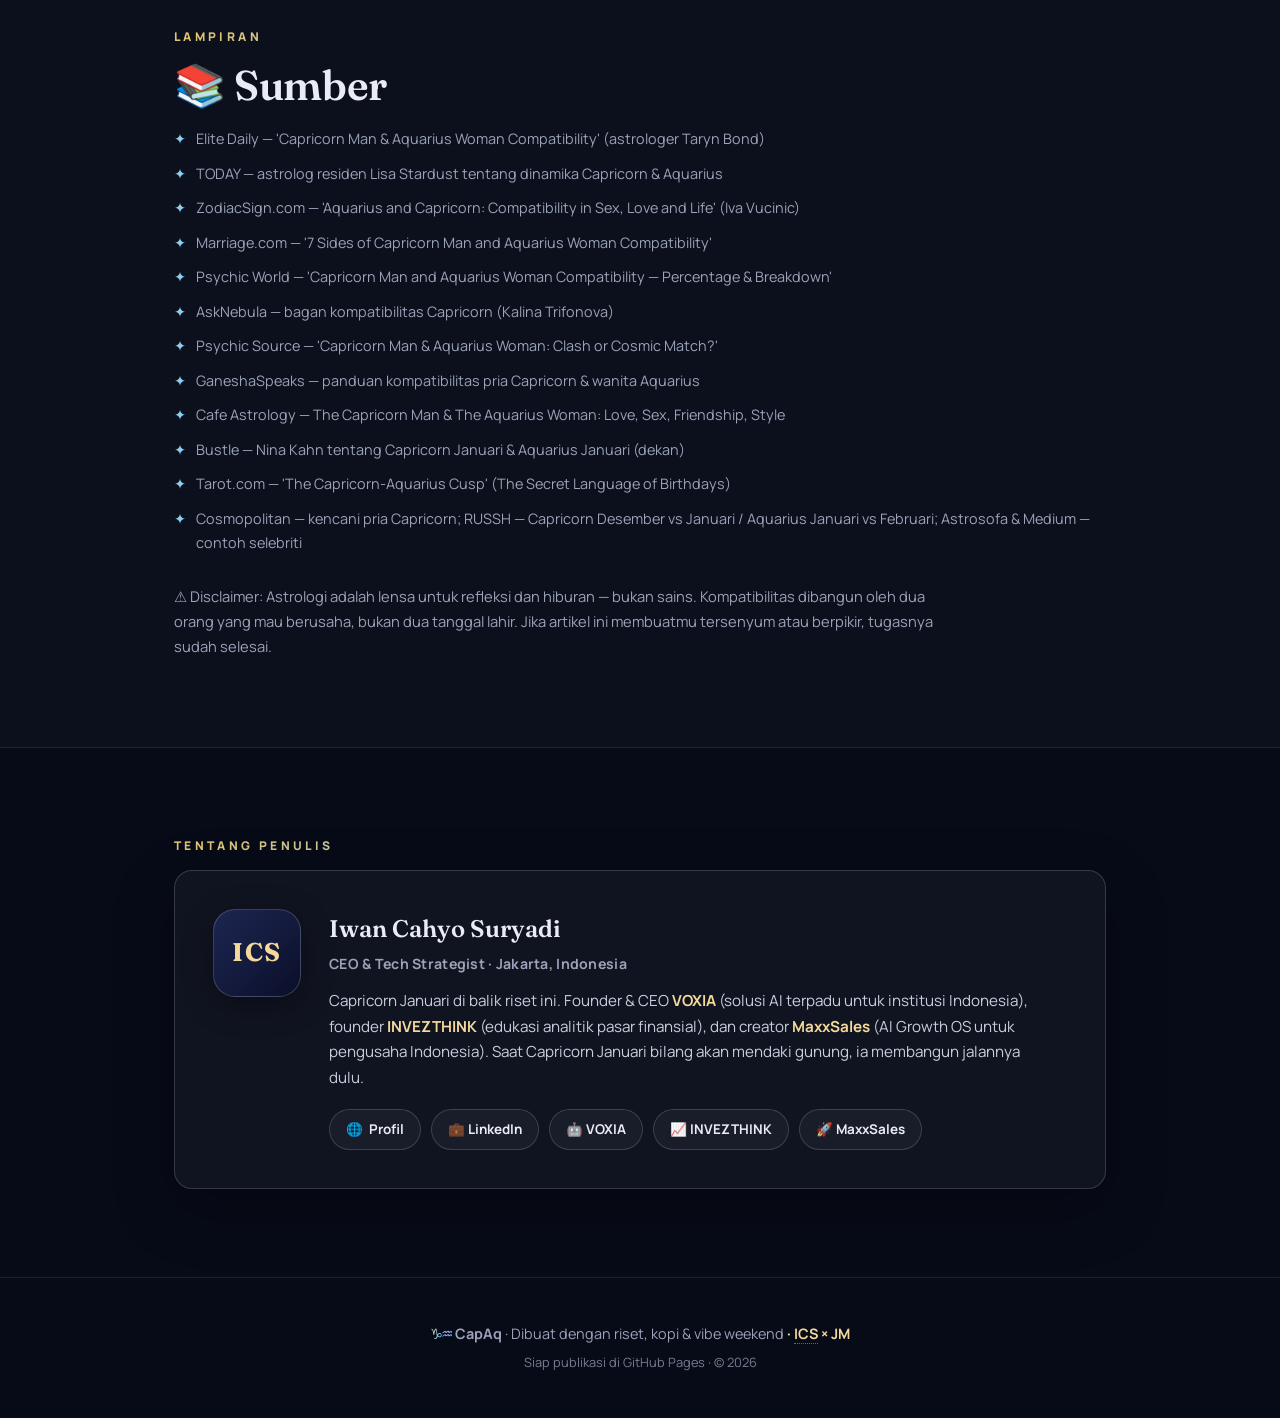
==== commit 98252614: "feat: rename section labels — Capricorn → ICS, Aquarius → JM" ====
--- a/index.html
+++ b/index.html
@@ -35,8 +35,8 @@
     <a href="#hero" class="nav__brand"><span class="nav__glyph">♑♒</span> CapAq</a>
     <nav class="nav__links" aria-label="Sections">
       <a href="#gambaran" data-en="Overview" data-id="Gambaran">Gambaran</a>
-      <a href="#dia" data-en="Him" data-id="Dia">Dia</a>
-      <a href="#her" data-en="Her" data-id="Dia (2)">Dia (2)</a>
+      <a href="#dia" data-en="ICS" data-id="ICS">ICS</a>
+      <a href="#her" data-en="JM" data-id="JM">JM</a>
       <a href="#scorecard" data-en="Score" data-id="Skor">Skor</a>
       <a href="#tips" data-en="Tips" data-id="Tips">Tips</a>
     </nav>
@@ -130,8 +130,8 @@
     <!-- ═══════════ HIM ═══════════ -->
     <section class="section section--tinted" id="dia">
       <div class="container">
-        <p class="section__kicker" data-en="PART 02 · HIM" data-id="BAGIAN 02 · DIA">BAGIAN 02 · DIA</p>
-        <h2 class="section__title section__title--cap" data-en="The January Capricorn Man: The Laid-Back Overachiever" data-id="Pria Capricorn Januari: Overachiever yang Santai">Pria Capricorn Januari: Overachiever yang Santai</h2>
+        <p class="section__kicker" data-en="PART 02 · ICS" data-id="BAGIAN 02 · ICS">BAGIAN 02 · ICS</p>
+        <h2 class="section__title section__title--cap" data-en="ICS · The January Capricorn Man: The Laid-Back Overachiever" data-id="ICS · Pria Capricorn Januari: Overachiever yang Santai">ICS · Pria Capricorn Januari: Overachiever yang Santai</h2>
         <p class="section__lead" data-en="January changes the Capricorn recipe. Here's the version of him born between January 1–19." data-id="Januari mengubah resep Capricorn. Inilah versi dirinya yang lahir antara 1–19 Januari.">Januari mengubah resep Capricorn. Inilah versi dirinya yang lahir antara 1–19 Januari.</p>
 
         <div class="grid grid--3">
@@ -177,8 +177,8 @@
     <!-- ═══════════ HER ═══════════ -->
     <section class="section" id="her">
       <div class="container">
-        <p class="section__kicker" data-en="PART 03 · HER" data-id="BAGIAN 03 · DIA">BAGIAN 03 · DIA</p>
-        <h2 class="section__title section__title--aq" data-en="The January Aquarius Woman: The Purest Rebel" data-id="Wanita Aquarius Januari: Pemberontak Paling Murni">Wanita Aquarius Januari: Pemberontak Paling Murni</h2>
+        <p class="section__kicker" data-en="PART 03 · JM" data-id="BAGIAN 03 · JM">BAGIAN 03 · JM</p>
+        <h2 class="section__title section__title--aq" data-en="JM · The January Aquarius Woman: The Purest Rebel" data-id="JM · Wanita Aquarius Januari: Pemberontak Paling Murni">JM · Wanita Aquarius Januari: Pemberontak Paling Murni</h2>
         <p class="section__lead" data-en="Born January 20–31, she carries the purest, most uncompromising Aquarius energy in the whole zodiac." data-id="Lahir 20–31 Januari, ia membawa energi Aquarius paling murni dan paling tanpa kompromi di seluruh zodiak.">Lahir 20–31 Januari, ia membawa energi Aquarius paling murni dan paling tanpa kompromi di seluruh zodiak.</p>
 
         <div class="grid grid--3">
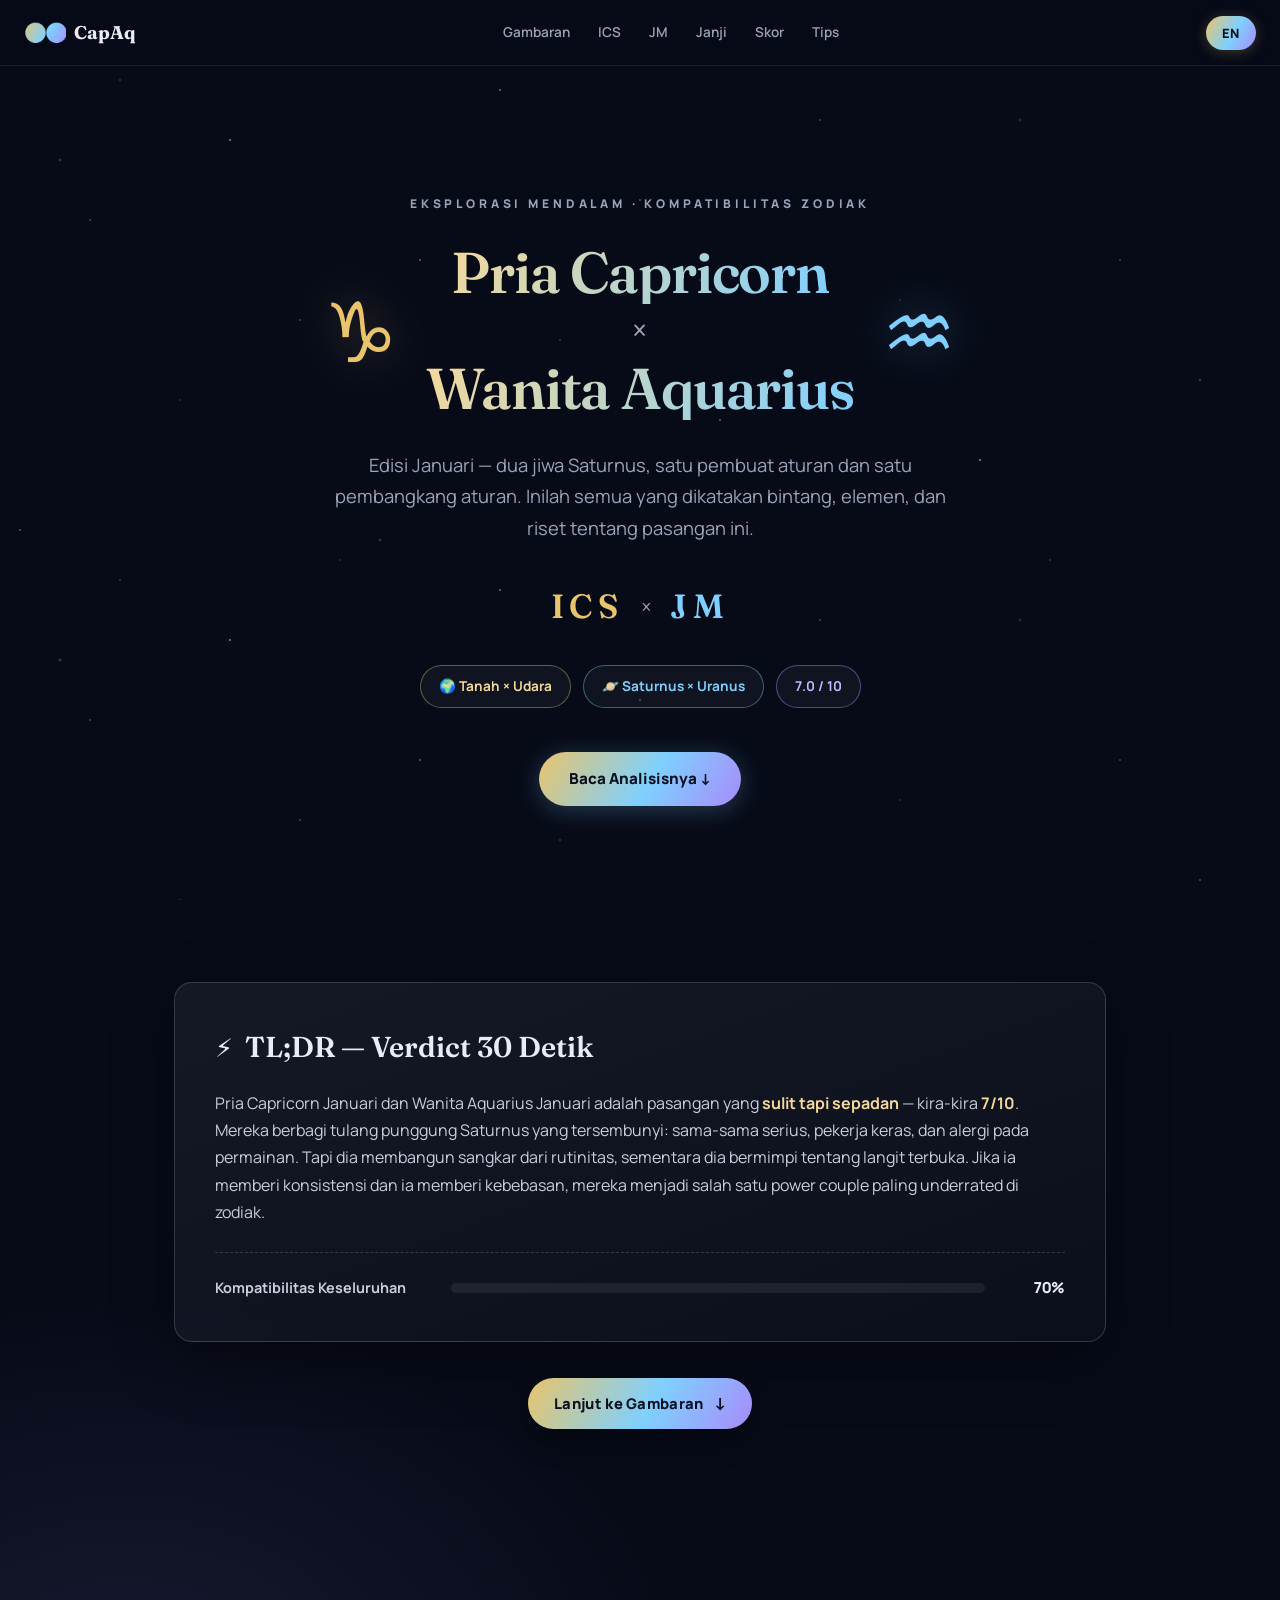
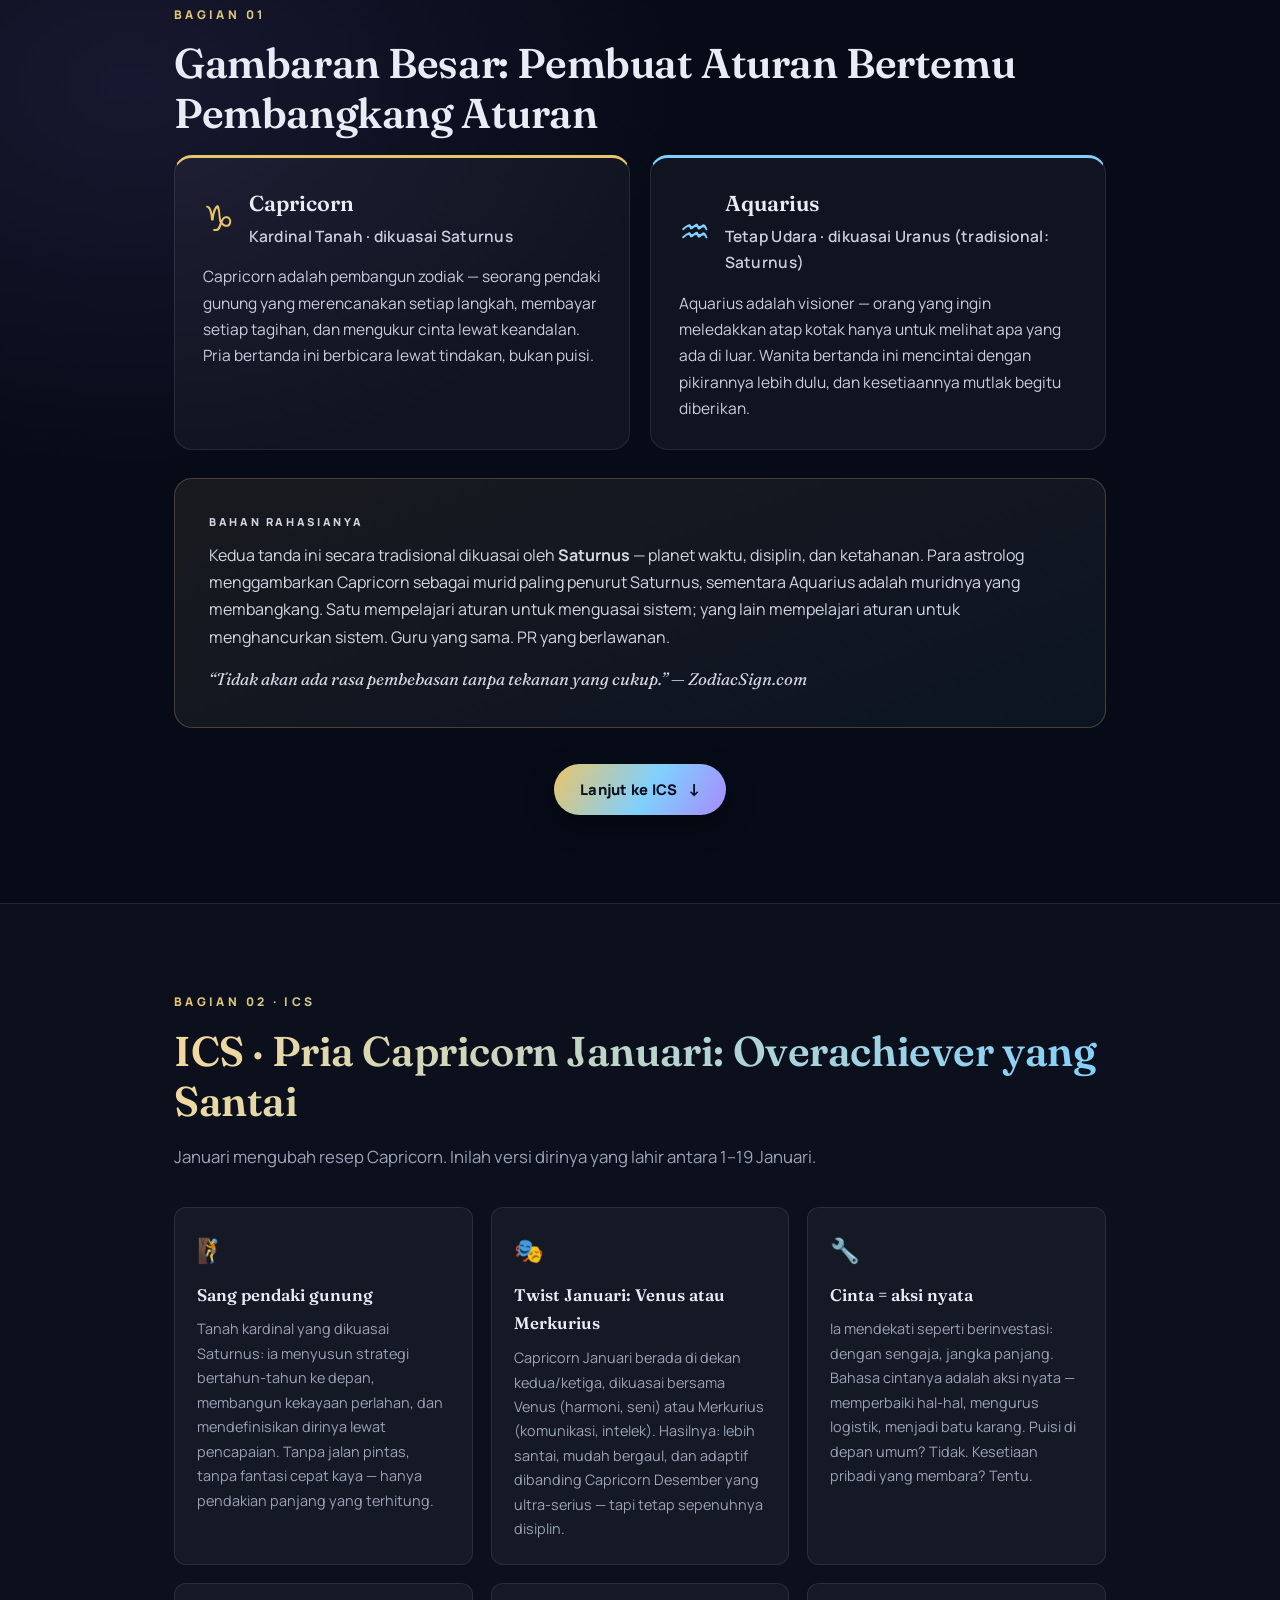
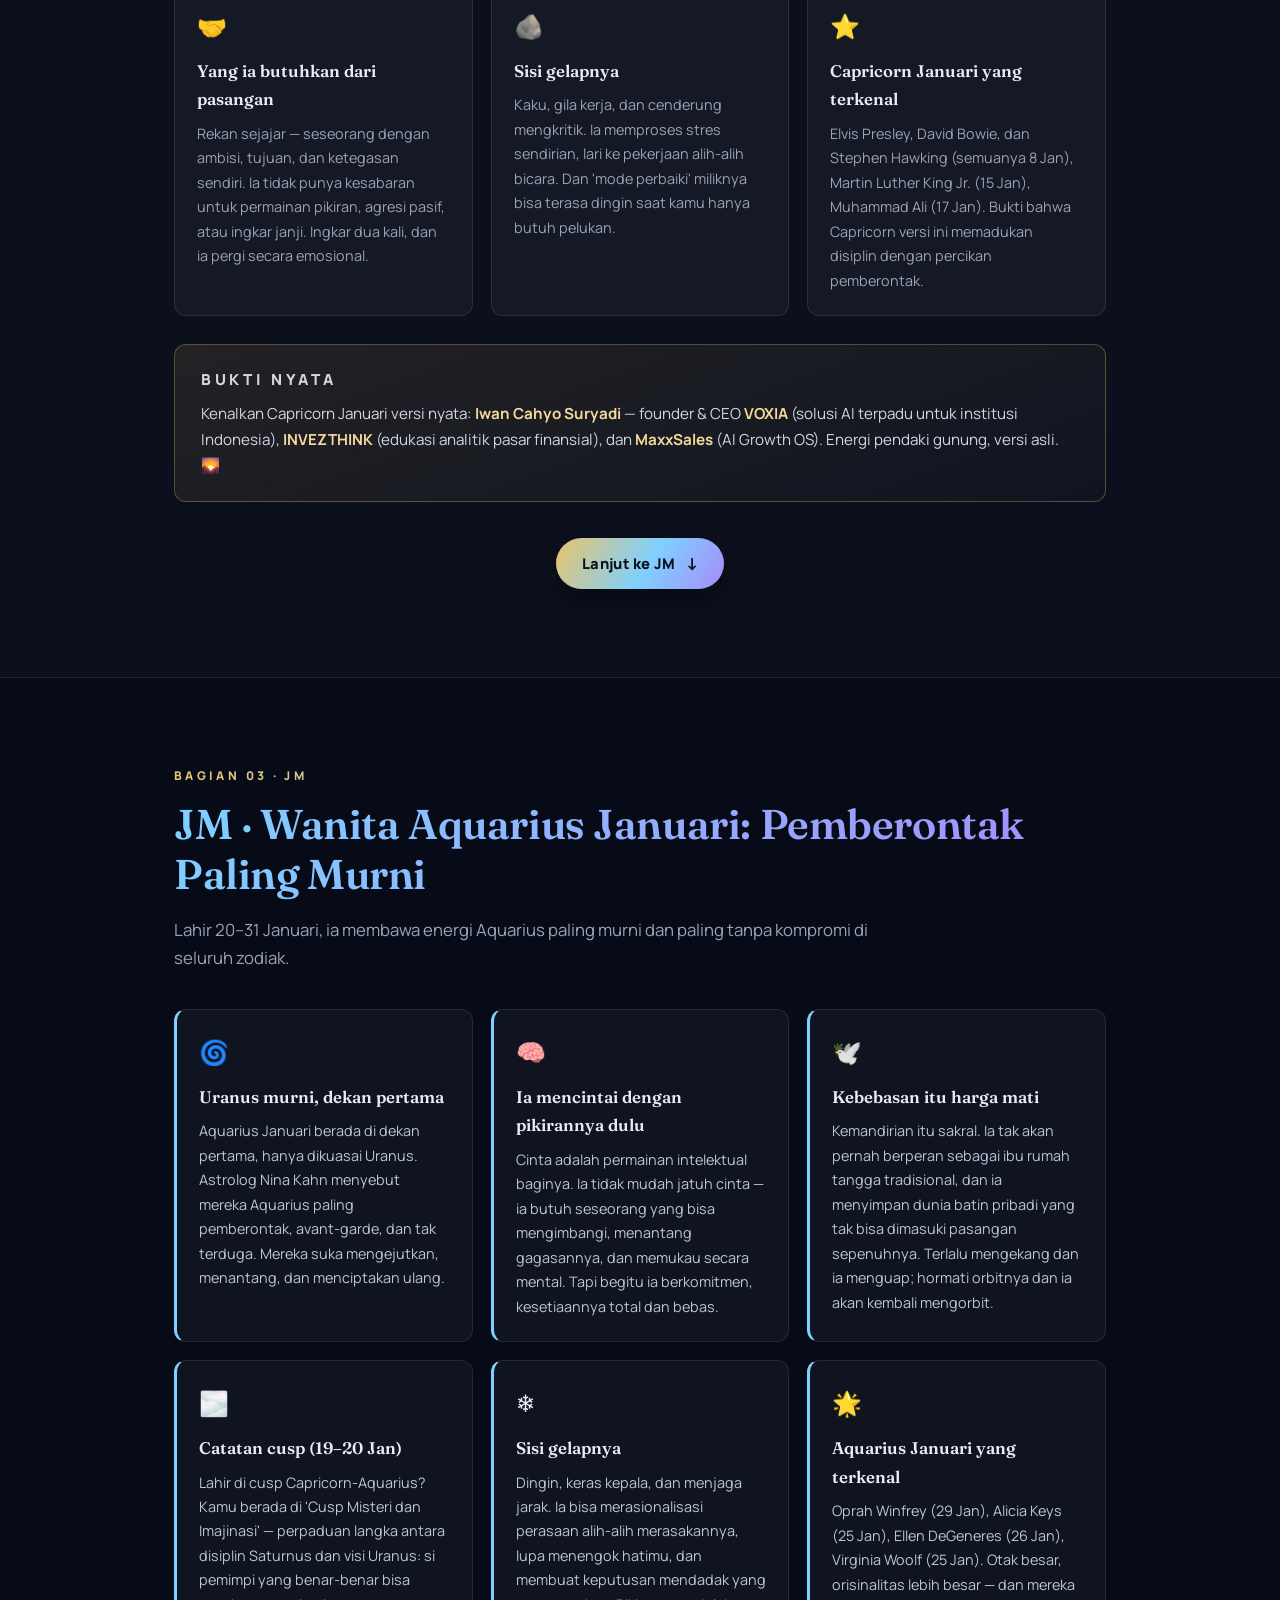
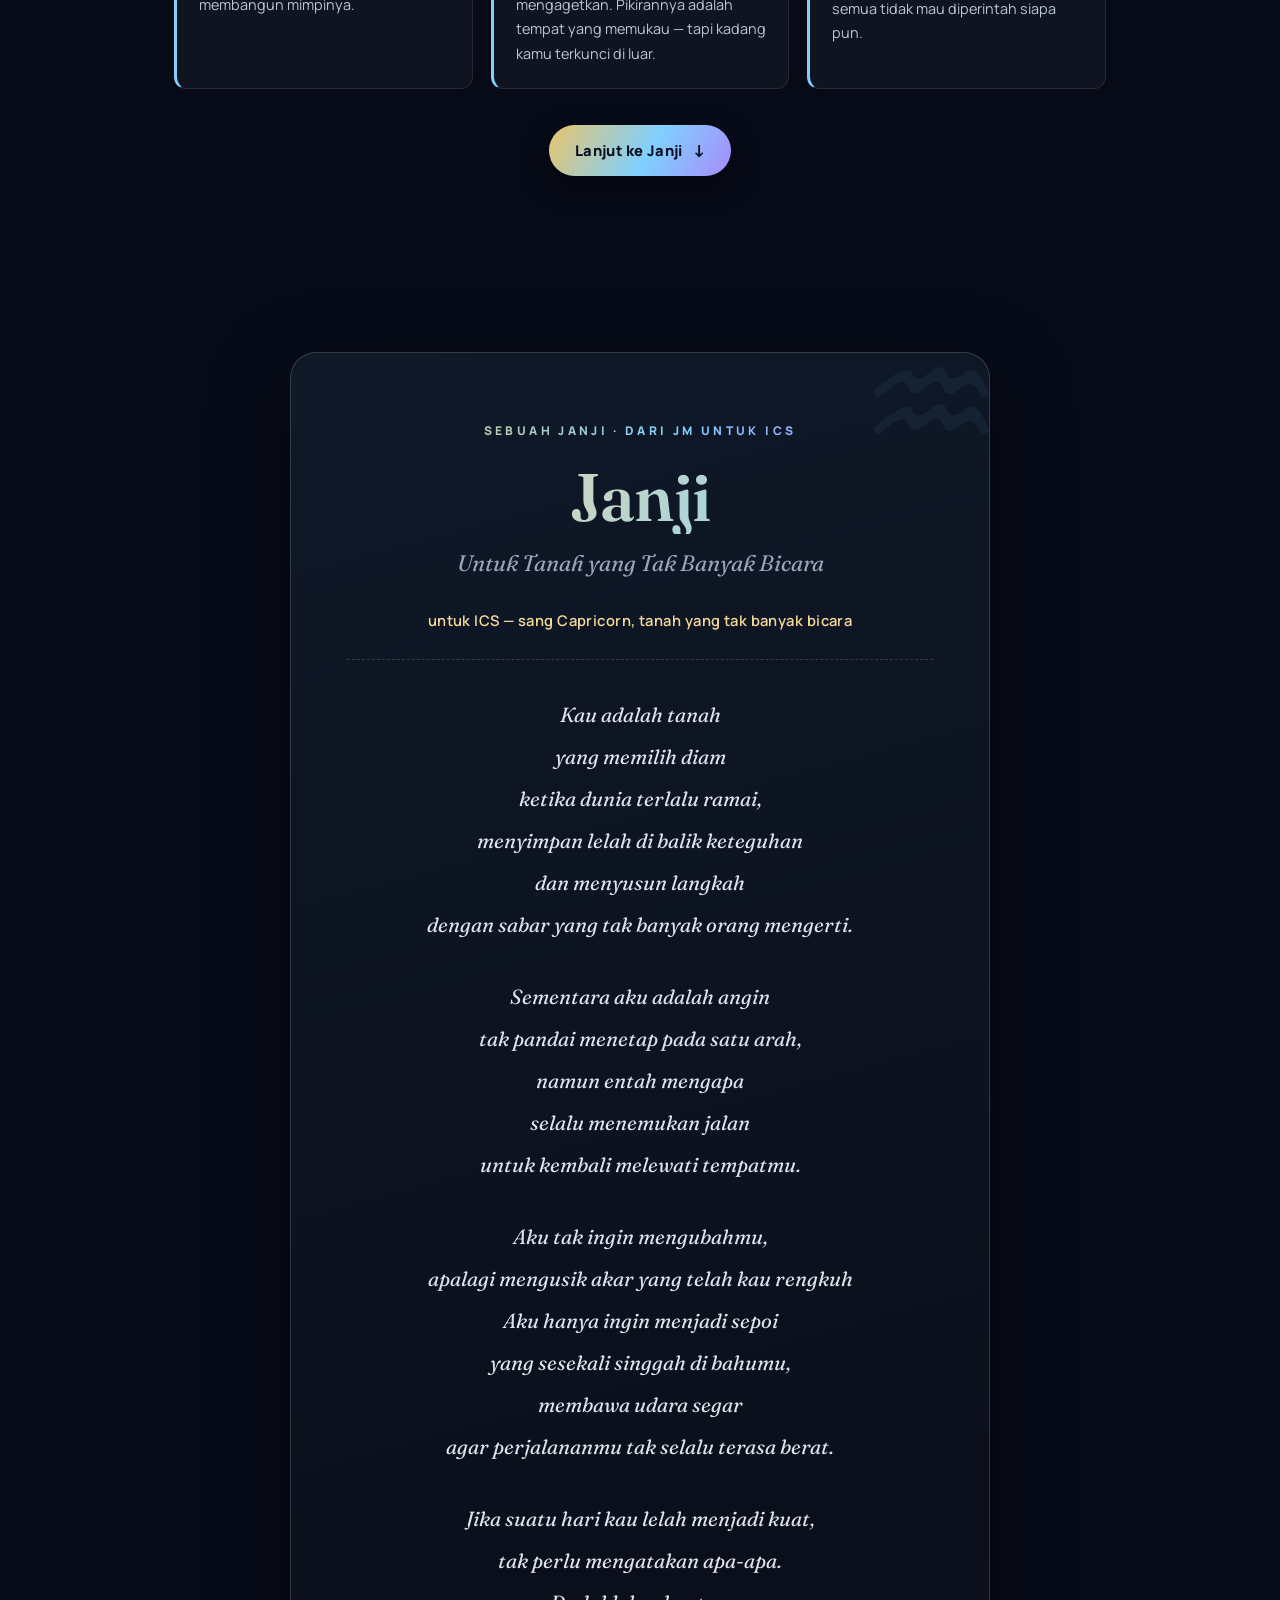
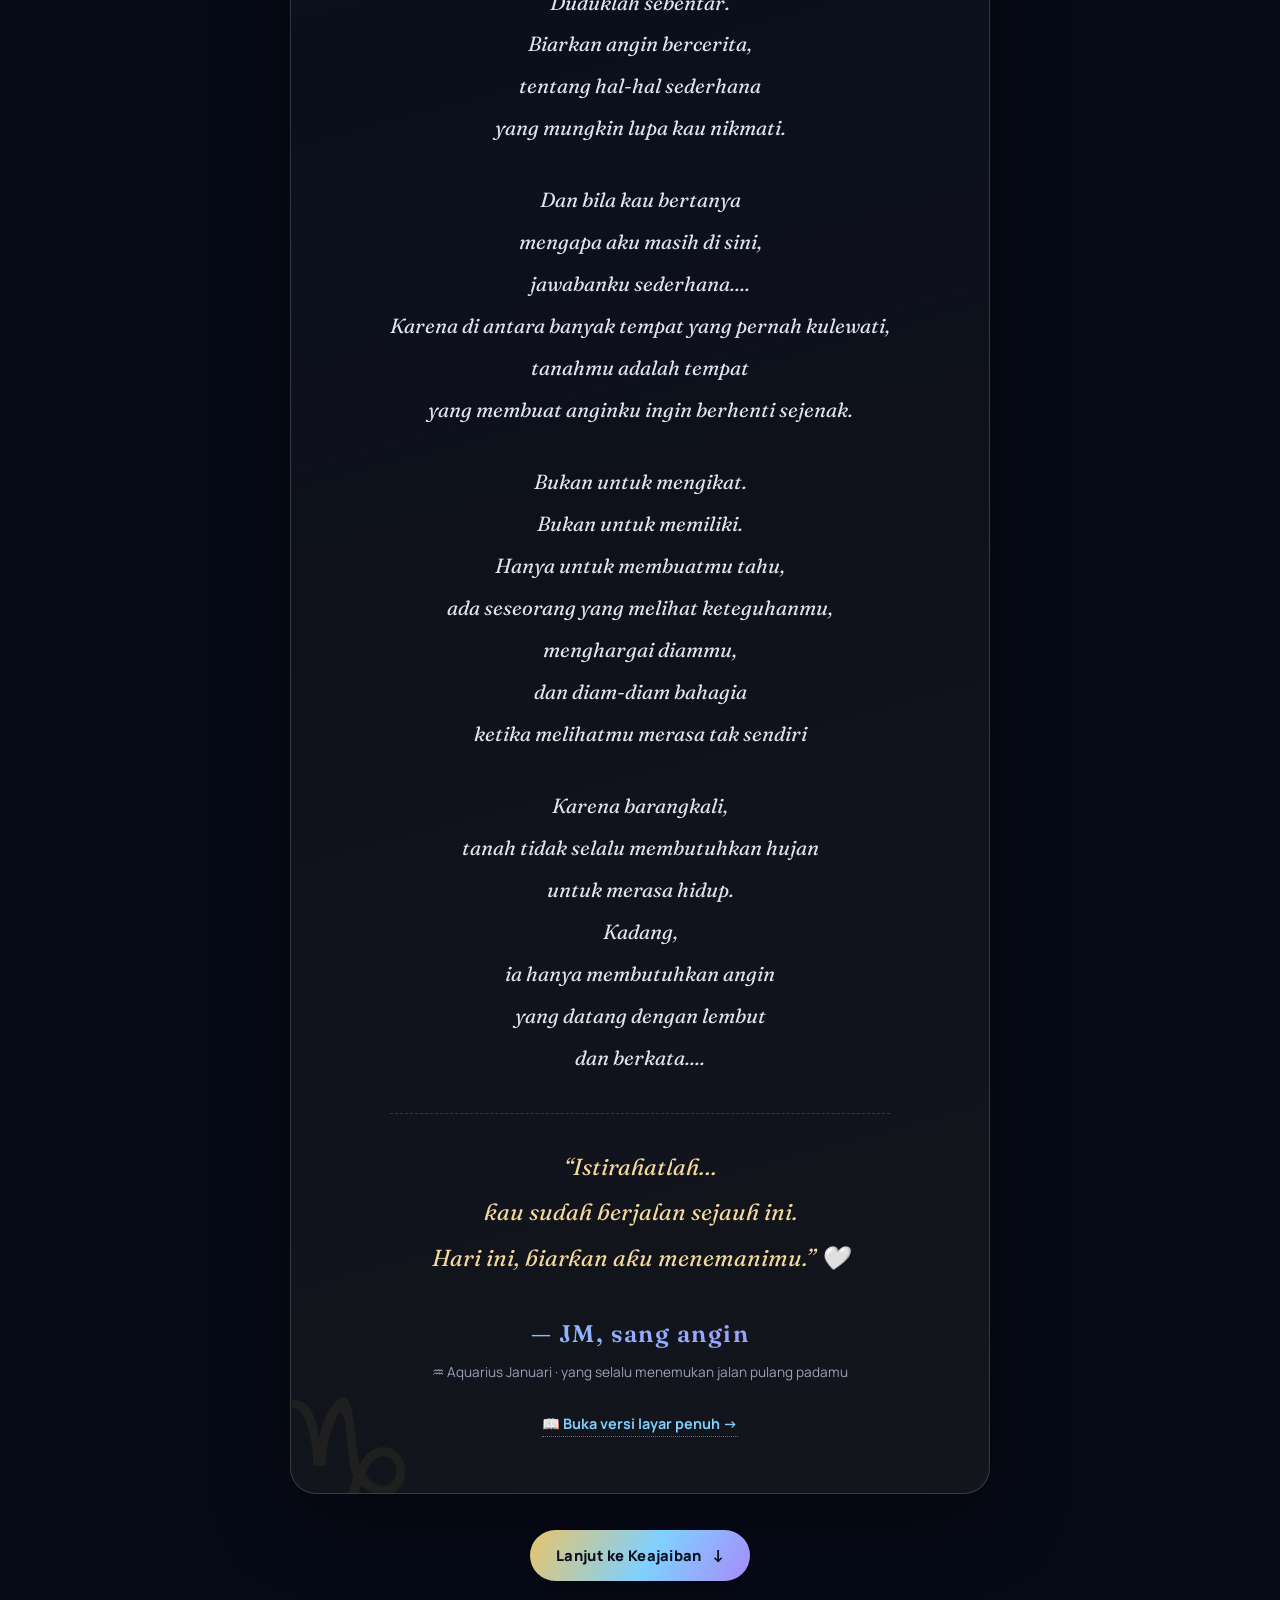
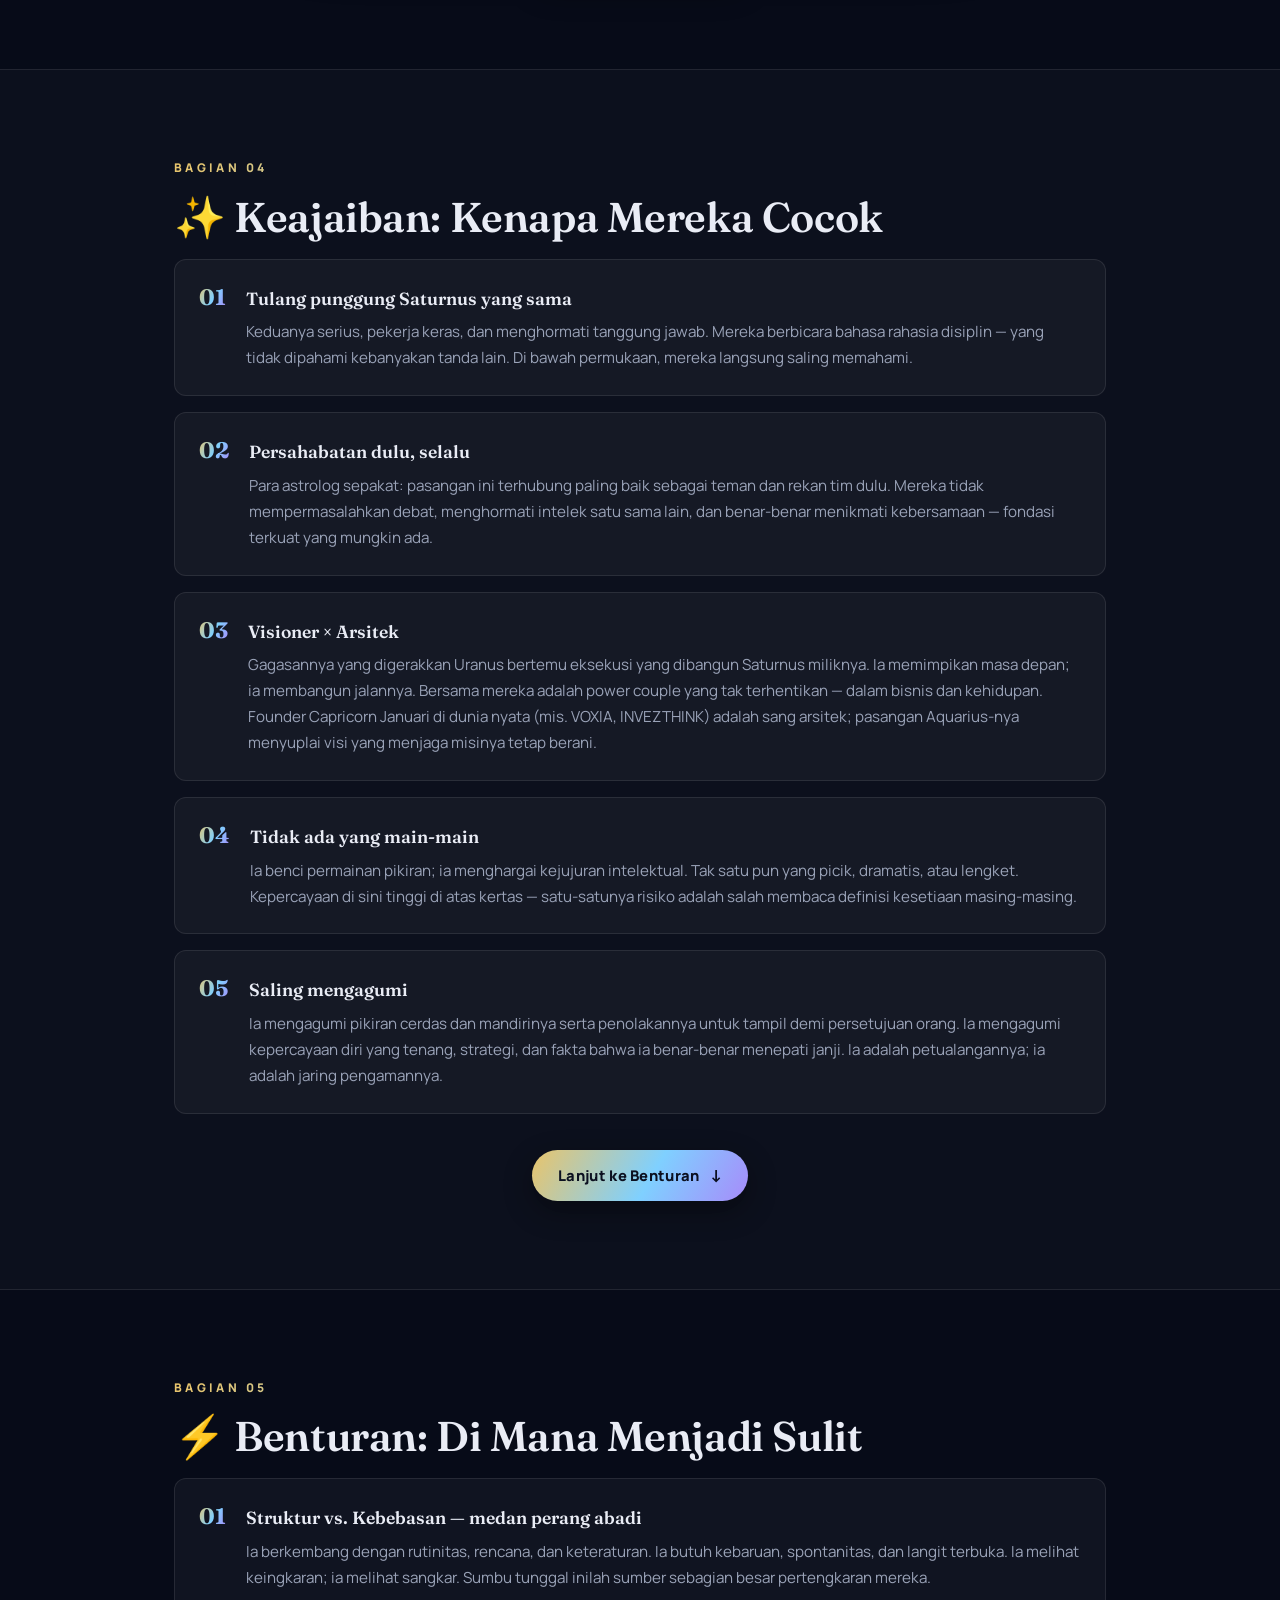
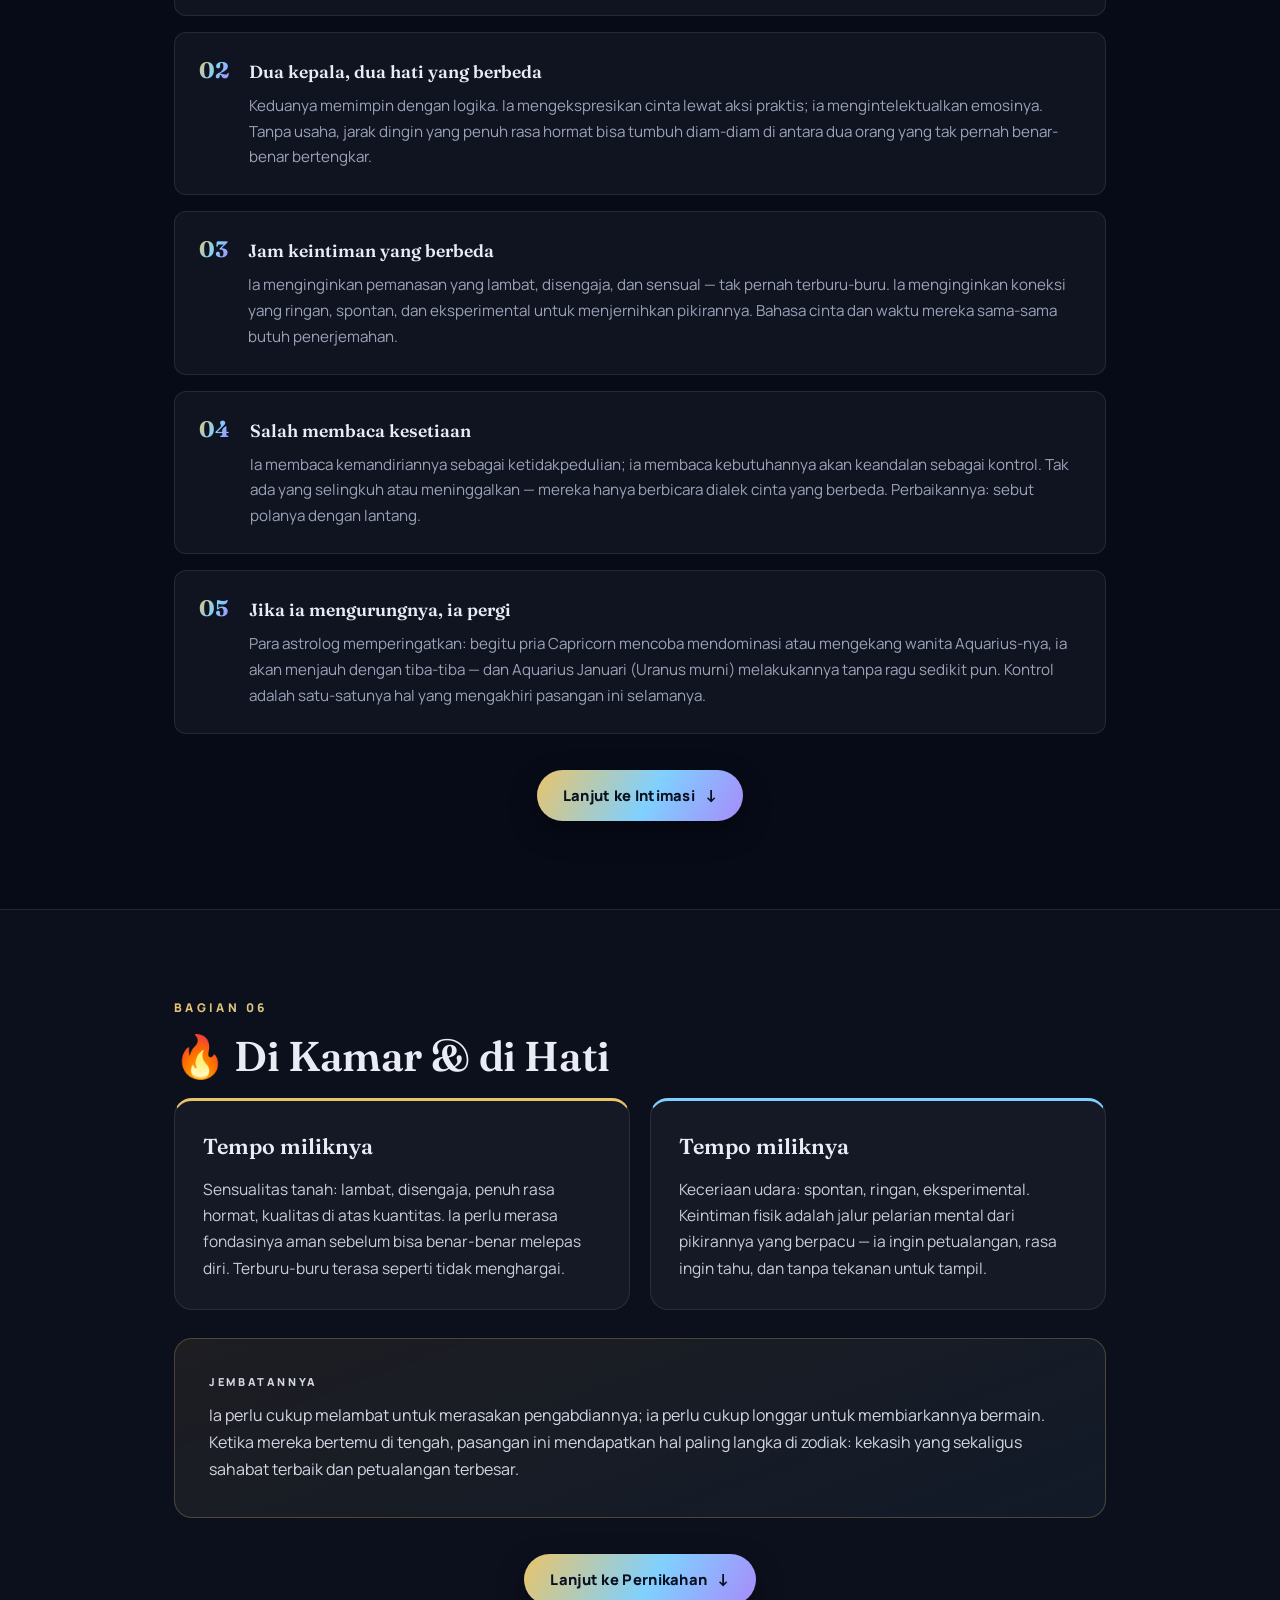
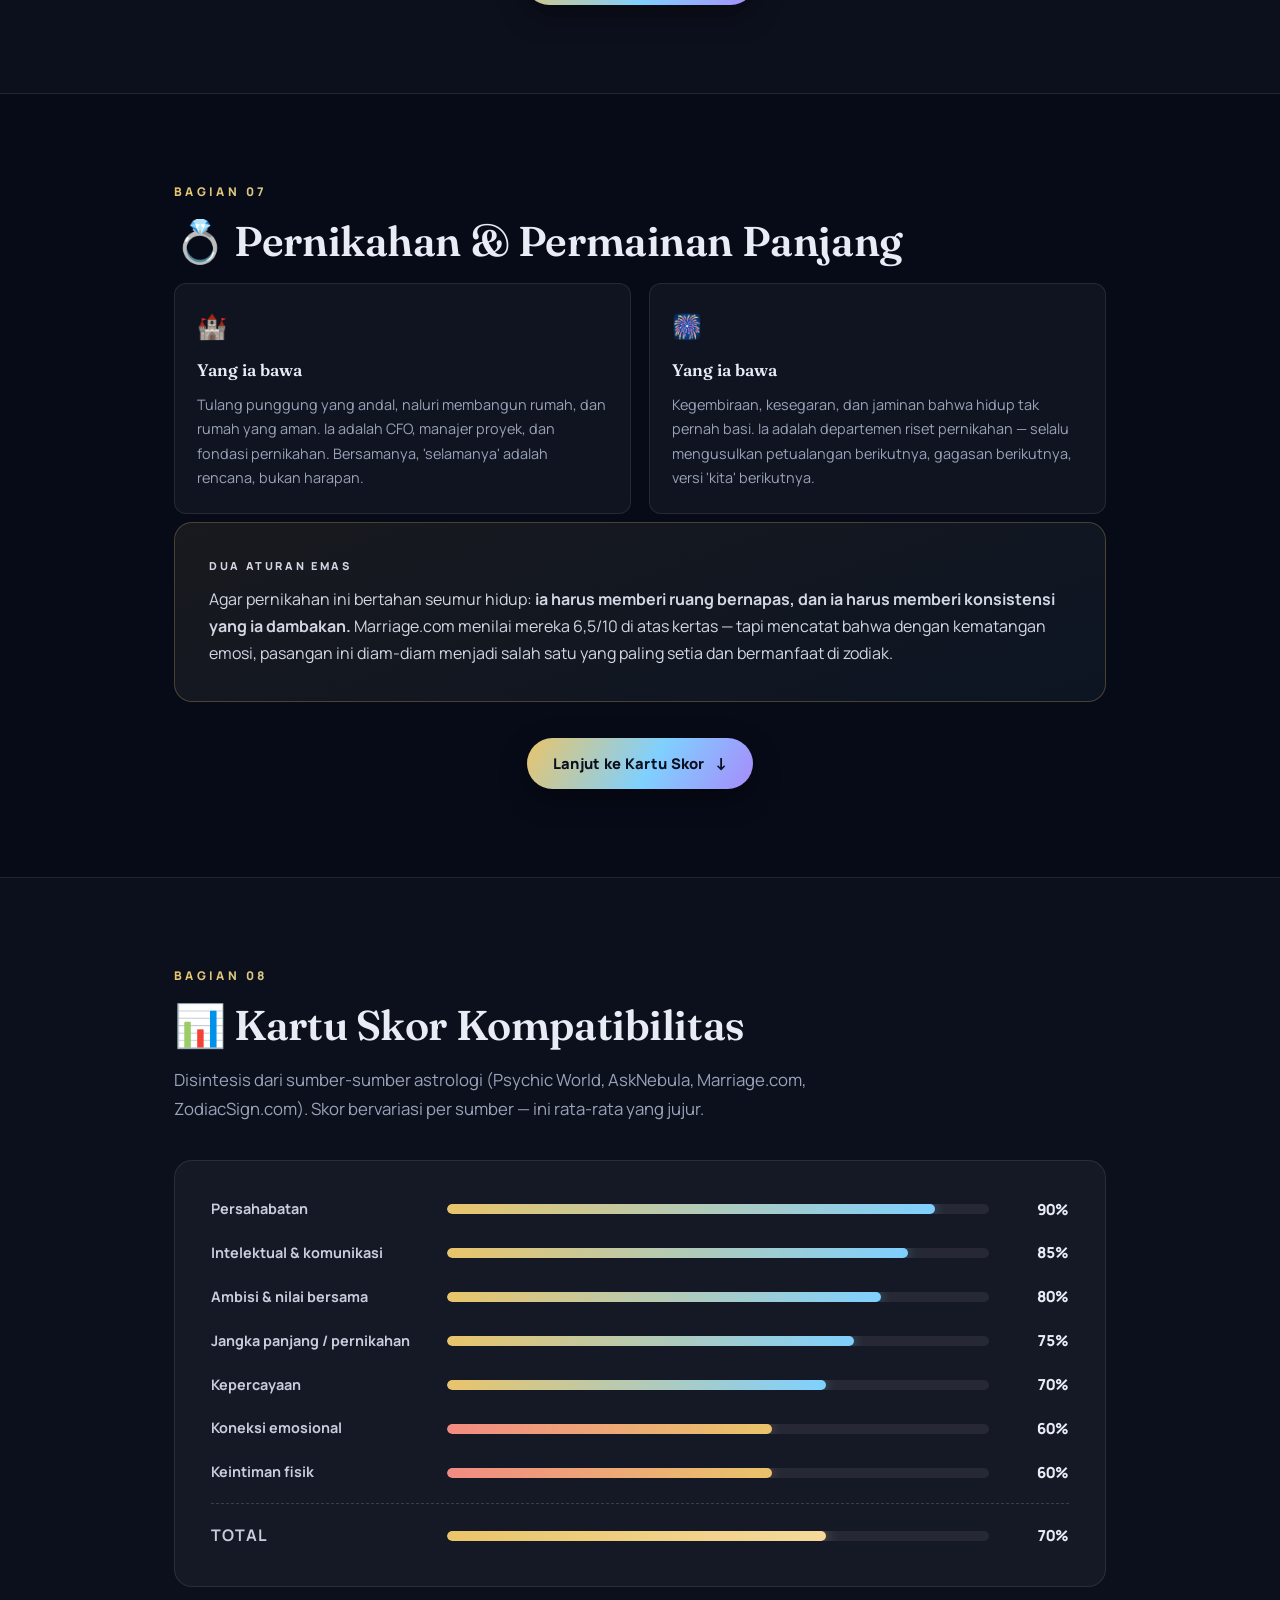
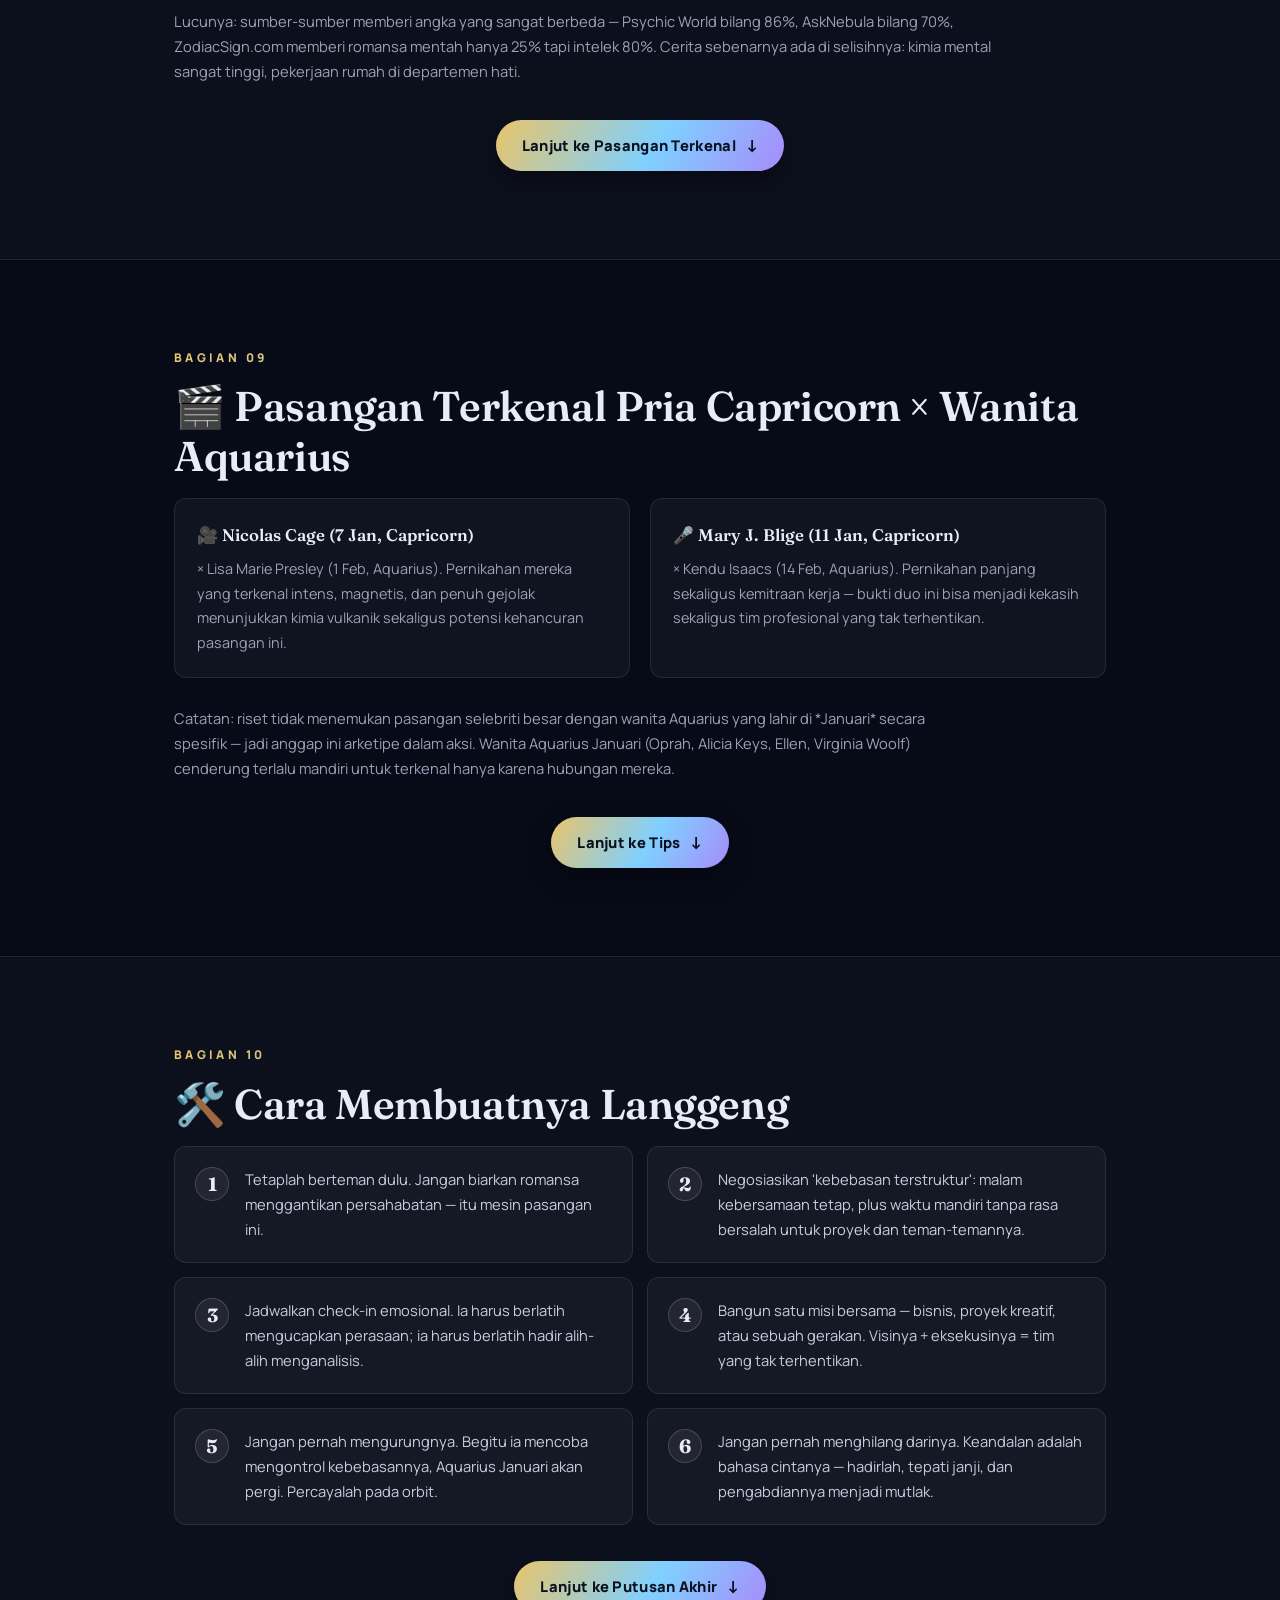
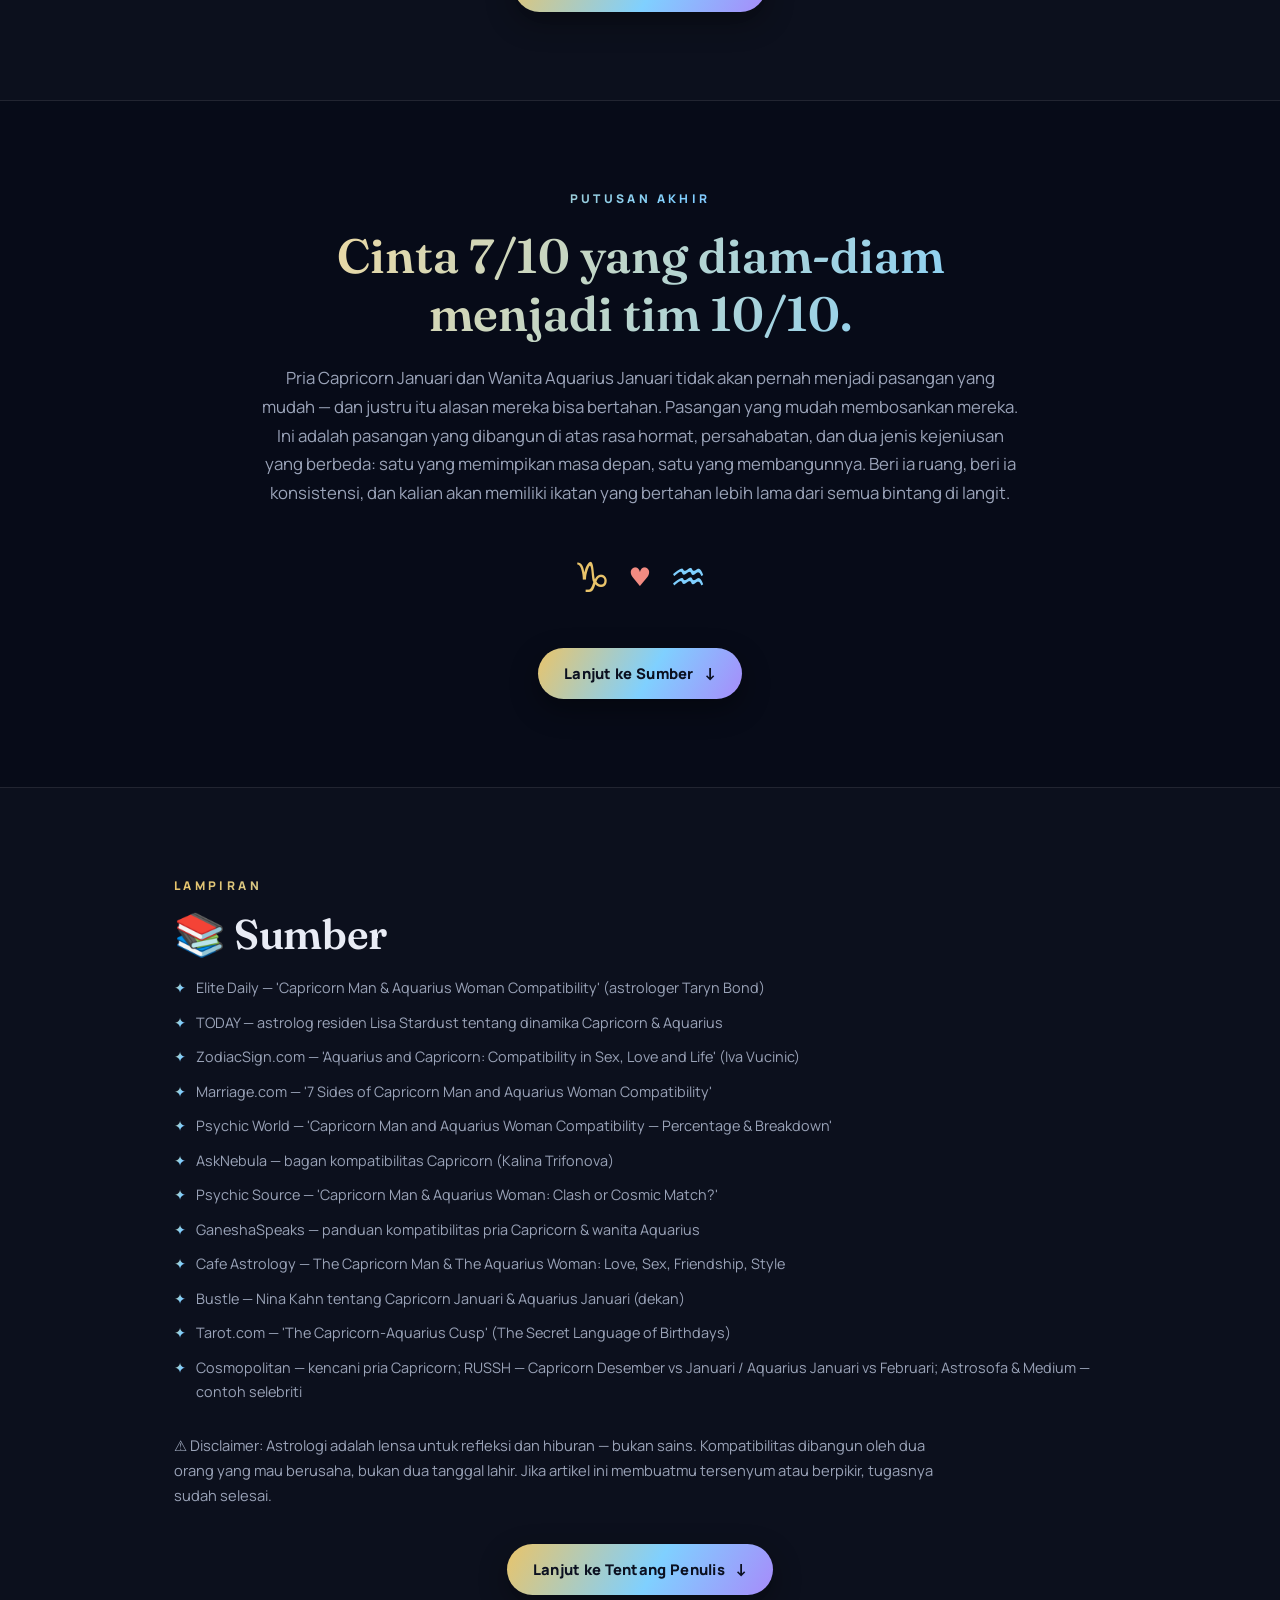
==== commit 3310ffc1: "feat: add letters page (Janji & Balasan) with bilingual nav & reading flow - Add janji.html: dedicat" ====
--- a/index.html
+++ b/index.html
@@ -37,6 +37,7 @@
       <a href="#gambaran" data-en="Overview" data-id="Gambaran">Gambaran</a>
       <a href="#dia" data-en="ICS" data-id="ICS">ICS</a>
       <a href="#her" data-en="JM" data-id="JM">JM</a>
+      <a href="#janji" data-en="Promise" data-id="Janji">Janji</a>
       <a href="#scorecard" data-en="Score" data-id="Skor">Skor</a>
       <a href="#tips" data-en="Tips" data-id="Tips">Tips</a>
     </nav>
@@ -87,6 +88,9 @@
             </div>
           </div>
         </div>
+        <div class="section-nav reveal">
+          <a class="letter-nav" href="#gambaran" data-en="Continue to Overview <span class='letter-nav__arrow'>↓</span>" data-id="Lanjut ke Gambaran <span class='letter-nav__arrow'>↓</span>">Lanjut ke Gambaran <span class="letter-nav__arrow">↓</span></a>
+        </div>
       </div>
     </section>
 
@@ -124,6 +128,9 @@
           <p data-en="Both signs are traditionally ruled by <strong>Saturn</strong> — the planet of time, discipline, and endurance. Astrologers describe Capricorn as Saturn's most obedient student and Aquarius as its rebellious one. One studies the rules to master the system; the other studies the rules to break the system. Same teacher. Opposite homework." data-id="Kedua tanda ini secara tradisional dikuasai oleh <strong>Saturnus</strong> — planet waktu, disiplin, dan ketahanan. Para astrolog menggambarkan Capricorn sebagai murid paling penurut Saturnus, sementara Aquarius adalah muridnya yang membangkang. Satu mempelajari aturan untuk menguasai sistem; yang lain mempelajari aturan untuk menghancurkan sistem. Guru yang sama. PR yang berlawanan.">Kedua tanda ini secara tradisional dikuasai oleh <strong>Saturnus</strong> — planet waktu, disiplin, dan ketahanan. Para astrolog menggambarkan Capricorn sebagai murid paling penurut Saturnus, sementara Aquarius adalah muridnya yang membangkang. Satu mempelajari aturan untuk menguasai sistem; yang lain mempelajari aturan untuk menghancurkan sistem. Guru yang sama. PR yang berlawanan.</p>
           <p class="insight__quote" data-en="“There would be no sense of liberation without enough pressure.” — ZodiacSign.com" data-id="“Tidak akan ada rasa pembebasan tanpa tekanan yang cukup.” — ZodiacSign.com">“Tidak akan ada rasa pembebasan tanpa tekanan yang cukup.” — ZodiacSign.com</p>
         </div>
+        <div class="section-nav reveal">
+          <a class="letter-nav" href="#dia" data-en="Continue to ICS <span class='letter-nav__arrow'>↓</span>" data-id="Lanjut ke ICS <span class='letter-nav__arrow'>↓</span>">Lanjut ke ICS <span class="letter-nav__arrow">↓</span></a>
+        </div>
       </div>
     </section>
 
@@ -170,6 +177,9 @@
         <div class="note-card">
           <p class="note-card__label" data-en="LIVING PROOF" data-id="BUKTI NYATA">BUKTI NYATA</p>
           <p data-en="Meet a real January Capricorn: <strong>Iwan Cahyo Suryadi</strong> — founder & CEO of <strong>VOXIA</strong> (integrated AI for Indonesian institutions), <strong>INVEZTHINK</strong> (financial market analytics education), and <strong>MaxxSales</strong> (AI Growth OS). Mountain-climber energy, in the wild. 🌄" data-id="Kenalkan Capricorn Januari versi nyata: <strong>Iwan Cahyo Suryadi</strong> — founder & CEO <strong>VOXIA</strong> (solusi AI terpadu untuk institusi Indonesia), <strong>INVEZTHINK</strong> (edukasi analitik pasar finansial), dan <strong>MaxxSales</strong> (AI Growth OS). Energi pendaki gunung, versi asli. 🌄">Kenalkan Capricorn Januari versi nyata: <strong>Iwan Cahyo Suryadi</strong> — founder & CEO <strong>VOXIA</strong> (solusi AI terpadu untuk institusi Indonesia), <strong>INVEZTHINK</strong> (edukasi analitik pasar finansial), dan <strong>MaxxSales</strong> (AI Growth OS). Energi pendaki gunung, versi asli. 🌄</p>
+        </div>
+        <div class="section-nav reveal">
+          <a class="letter-nav" href="#her" data-en="Continue to JM <span class='letter-nav__arrow'>↓</span>" data-id="Lanjut ke JM <span class='letter-nav__arrow'>↓</span>">Lanjut ke JM <span class="letter-nav__arrow">↓</span></a>
         </div>
       </div>
     </section>
@@ -213,6 +223,60 @@
             <p data-en="Oprah Winfrey (Jan 29), Alicia Keys (Jan 25), Ellen DeGeneres (Jan 26), Virginia Woolf (Jan 25). Big brains, bigger originality — and they all answer to no one." data-id="Oprah Winfrey (29 Jan), Alicia Keys (25 Jan), Ellen DeGeneres (26 Jan), Virginia Woolf (25 Jan). Otak besar, orisinalitas lebih besar — dan mereka semua tidak mau diperintah siapa pun.">Oprah Winfrey (29 Jan), Alicia Keys (25 Jan), Ellen DeGeneres (26 Jan), Virginia Woolf (25 Jan). Otak besar, orisinalitas lebih besar — dan mereka semua tidak mau diperintah siapa pun.</p>
           </div>
         </div>
+        <div class="section-nav reveal">
+          <a class="letter-nav" href="#janji" data-en="Continue to The Promise <span class='letter-nav__arrow'>↓</span>" data-id="Lanjut ke Janji <span class='letter-nav__arrow'>↓</span>">Lanjut ke Janji <span class="letter-nav__arrow">↓</span></a>
+        </div>
+      </div>
+    </section>
+
+    <!-- ═══════════ POEM · JANJI (JM → ICS) ═══════════ -->
+    <section class="section" id="janji">
+      <div class="container">
+        <div class="poem__card reveal">
+          <div class="poem__wind" aria-hidden="true">
+            <i style="--top:16%;--w:90px;--d:9s;--delay:0s;--o:.35"></i>
+            <i style="--top:30%;--w:60px;--d:7s;--delay:2.2s;--o:.25"></i>
+            <i style="--top:44%;--w:120px;--d:11s;--delay:4s;--o:.3"></i>
+            <i style="--top:58%;--w:70px;--d:8s;--delay:1.2s;--o:.28"></i>
+            <i style="--top:70%;--w:100px;--d:10s;--delay:5.4s;--o:.32"></i>
+            <i style="--top:82%;--w:55px;--d:7.5s;--delay:3.1s;--o:.22"></i>
+            <i style="--top:24%;--w:45px;--d:6.5s;--delay:6s;--o:.2"></i>
+            <i style="--top:64%;--w:80px;--d:9.5s;--delay:7.2s;--o:.26"></i>
+            <i style="--top:38%;--w:110px;--d:12s;--delay:8s;--o:.3"></i>
+            <i style="--top:50%;--w:65px;--d:8.5s;--delay:9s;--o:.24"></i>
+          </div>
+          <p class="section__kicker poem__kicker" data-en="A PROMISE · FROM JM TO ICS" data-id="SEBUAH JANJI · DARI JM UNTUK ICS">SEBUAH JANJI · DARI JM UNTUK ICS</p>
+          <h2 class="poem__title" data-en="A Promise" data-id="Janji">Janji</h2>
+          <p class="poem__subtitle" data-en="For the Land That Doesn't Speak Much" data-id="Untuk Tanah yang Tak Banyak Bicara">Untuk Tanah yang Tak Banyak Bicara</p>
+          <p class="poem__dedication" data-en="for ICS — the Capricorn, the land that doesn't speak much" data-id="untuk ICS — sang Capricorn, tanah yang tak banyak bicara">untuk ICS — sang Capricorn, tanah yang tak banyak bicara</p>
+
+          <p class="poem__stanza" data-en="You are the land<br>that chooses silence<br>when the world grows too loud,<br>storing your weariness behind your steadiness<br>and arranging your steps<br>with a patience few people understand." data-id="Kau adalah tanah<br>yang memilih diam<br>ketika dunia terlalu ramai,<br>menyimpan lelah di balik keteguhan<br>dan menyusun langkah<br>dengan sabar yang tak banyak orang mengerti.">Kau adalah tanah<br>yang memilih diam<br>ketika dunia terlalu ramai,<br>menyimpan lelah di balik keteguhan<br>dan menyusun langkah<br>dengan sabar yang tak banyak orang mengerti.</p>
+
+          <p class="poem__stanza" data-en="Meanwhile, I am the wind —<br>not good at settling in one direction,<br>yet somehow<br>always finding the way<br>to pass through your place again." data-id="Sementara aku adalah angin<br>tak pandai menetap pada satu arah,<br>namun entah mengapa<br>selalu menemukan jalan<br>untuk kembali melewati tempatmu.">Sementara aku adalah angin<br>tak pandai menetap pada satu arah,<br>namun entah mengapa<br>selalu menemukan jalan<br>untuk kembali melewati tempatmu.</p>
+
+          <p class="poem__stanza" data-en="I don't want to change you,<br>let alone disturb the roots you have held onto.<br>I only want to be a gentle breeze<br>that sometimes rests on your shoulder,<br>carrying fresh air<br>so your journey doesn't always feel so heavy." data-id="Aku tak ingin mengubahmu,<br>apalagi mengusik akar yang telah kau rengkuh<br>Aku hanya ingin menjadi sepoi<br>yang sesekali singgah di bahumu,<br>membawa udara segar<br>agar perjalananmu tak selalu terasa berat.">Aku tak ingin mengubahmu,<br>apalagi mengusik akar yang telah kau rengkuh<br>Aku hanya ingin menjadi sepoi<br>yang sesekali singgah di bahumu,<br>membawa udara segar<br>agar perjalananmu tak selalu terasa berat.</p>
+
+          <p class="poem__stanza" data-en="If one day you grow tired of being strong,<br>you don't need to say anything.<br>Just sit for a while.<br>Let the wind tell stories,<br>about the simple things<br>you may have forgotten to enjoy." data-id="Jika suatu hari kau lelah menjadi kuat,<br>tak perlu mengatakan apa-apa.<br>Duduklah sebentar.<br>Biarkan angin bercerita,<br>tentang hal-hal sederhana<br>yang mungkin lupa kau nikmati.">Jika suatu hari kau lelah menjadi kuat,<br>tak perlu mengatakan apa-apa.<br>Duduklah sebentar.<br>Biarkan angin bercerita,<br>tentang hal-hal sederhana<br>yang mungkin lupa kau nikmati.</p>
+
+          <p class="poem__stanza" data-en="And if you ask<br>why I am still here,<br>my answer is simple....<br>Because among all the places I have passed through,<br>your land is the place<br>that makes my wind want to pause for a moment." data-id="Dan bila kau bertanya<br>mengapa aku masih di sini,<br>jawabanku sederhana....<br>Karena di antara banyak tempat yang pernah kulewati,<br>tanahmu adalah tempat<br>yang membuat anginku ingin berhenti sejenak.">Dan bila kau bertanya<br>mengapa aku masih di sini,<br>jawabanku sederhana....<br>Karena di antara banyak tempat yang pernah kulewati,<br>tanahmu adalah tempat<br>yang membuat anginku ingin berhenti sejenak.</p>
+
+          <p class="poem__stanza" data-en="Not to bind.<br>Not to own.<br>Only to let you know,<br>there is someone who sees your steadiness,<br>cherishes your silence,<br>and quietly feels happy<br>when she sees you no longer feel alone." data-id="Bukan untuk mengikat.<br>Bukan untuk memiliki.<br>Hanya untuk membuatmu tahu,<br>ada seseorang yang melihat keteguhanmu,<br>menghargai diammu,<br>dan diam-diam bahagia<br>ketika melihatmu merasa tak sendiri">Bukan untuk mengikat.<br>Bukan untuk memiliki.<br>Hanya untuk membuatmu tahu,<br>ada seseorang yang melihat keteguhanmu,<br>menghargai diammu,<br>dan diam-diam bahagia<br>ketika melihatmu merasa tak sendiri</p>
+
+          <p class="poem__stanza" data-en="Because perhaps,<br>land doesn't always need rain<br>to feel alive.<br>Sometimes,<br>it only needs a wind<br>that comes gently<br>and says...." data-id="Karena barangkali,<br>tanah tidak selalu membutuhkan hujan<br>untuk merasa hidup.<br>Kadang,<br>ia hanya membutuhkan angin<br>yang datang dengan lembut<br>dan berkata....">Karena barangkali,<br>tanah tidak selalu membutuhkan hujan<br>untuk merasa hidup.<br>Kadang,<br>ia hanya membutuhkan angin<br>yang datang dengan lembut<br>dan berkata....</p>
+
+          <div class="poem__closing">
+            <p data-en="&ldquo;Rest&hellip;<br>you have already walked this far.<br>Today, let me stay with you.&rdquo; <span class='poem__heart'>🤍</span>" data-id="&ldquo;Istirahatlah&hellip;<br>kau sudah berjalan sejauh ini.<br>Hari ini, biarkan aku menemanimu.&rdquo; <span class='poem__heart'>🤍</span>">&ldquo;Istirahatlah&hellip;<br>kau sudah berjalan sejauh ini.<br>Hari ini, biarkan aku menemanimu.&rdquo; <span class="poem__heart">🤍</span></p>
+          </div>
+
+          <div class="poem__signature">
+            <p class="poem__signature-name" data-en="— JM, the wind" data-id="— JM, sang angin">— JM, sang angin</p>
+            <p class="poem__signature-sub" data-en="♒ January Aquarius · always finding its way back to you" data-id="♒ Aquarius Januari · yang selalu menemukan jalan pulang padamu">♒ Aquarius Januari · yang selalu menemukan jalan pulang padamu</p>
+          </div>
+          <a class="poem__full" href="janji.html" data-en="📖 Open the full-screen version →" data-id="📖 Buka versi layar penuh →">📖 Buka versi layar penuh →</a>
+        </div>
+        <div class="section-nav reveal">
+          <a class="letter-nav" href="#magic" data-en="Continue to The Magic <span class='letter-nav__arrow'>↓</span>" data-id="Lanjut ke Keajaiban <span class='letter-nav__arrow'>↓</span>">Lanjut ke Keajaiban <span class="letter-nav__arrow">↓</span></a>
+        </div>
       </div>
     </section>
 
@@ -258,6 +322,9 @@
             </div>
           </div>
         </div>
+        <div class="section-nav reveal">
+          <a class="letter-nav" href="#clash" data-en="Continue to The Clash <span class='letter-nav__arrow'>↓</span>" data-id="Lanjut ke Benturan <span class='letter-nav__arrow'>↓</span>">Lanjut ke Benturan <span class="letter-nav__arrow">↓</span></a>
+        </div>
       </div>
     </section>
 
@@ -302,6 +369,9 @@
               <p data-en="Astrologers warn: the moment a Capricorn man tries to dominate or restrict his Aquarius woman, she will pull away abruptly — and a January Aquarius (pure Uranus) does it with zero hesitation. Control is the one thing that ends this pairing for good." data-id="Para astrolog memperingatkan: begitu pria Capricorn mencoba mendominasi atau mengekang wanita Aquarius-nya, ia akan menjauh dengan tiba-tiba — dan Aquarius Januari (Uranus murni) melakukannya tanpa ragu sedikit pun. Kontrol adalah satu-satunya hal yang mengakhiri pasangan ini selamanya.">Para astrolog memperingatkan: begitu pria Capricorn mencoba mendominasi atau mengekang wanita Aquarius-nya, ia akan menjauh dengan tiba-tiba — dan Aquarius Januari (Uranus murni) melakukannya tanpa ragu sedikit pun. Kontrol adalah satu-satunya hal yang mengakhiri pasangan ini selamanya.</p>
             </div>
           </div>
+        </div>
+        <div class="section-nav reveal">
+          <a class="letter-nav" href="#intimacy" data-en="Continue to Intimacy <span class='letter-nav__arrow'>↓</span>" data-id="Lanjut ke Intimasi <span class='letter-nav__arrow'>↓</span>">Lanjut ke Intimasi <span class="letter-nav__arrow">↓</span></a>
         </div>
       </div>
     </section>
@@ -325,6 +395,9 @@
           <p class="insight__label" data-en="The bridge" data-id="Jembatannya">Jembatannya</p>
           <p data-en="She needs to slow down enough to feel his devotion; he needs to loosen up enough to let her play. When they meet in the middle, the pairing gets the rarest thing in the zodiac: a lover who is both your best friend and your biggest adventure." data-id="Ia perlu cukup melambat untuk merasakan pengabdiannya; ia perlu cukup longgar untuk membiarkannya bermain. Ketika mereka bertemu di tengah, pasangan ini mendapatkan hal paling langka di zodiak: kekasih yang sekaligus sahabat terbaik dan petualangan terbesar.">Ia perlu cukup melambat untuk merasakan pengabdiannya; ia perlu cukup longgar untuk membiarkannya bermain. Ketika mereka bertemu di tengah, pasangan ini mendapatkan hal paling langka di zodiak: kekasih yang sekaligus sahabat terbaik dan petualangan terbesar.</p>
         </div>
+        <div class="section-nav reveal">
+          <a class="letter-nav" href="#marriage" data-en="Continue to Marriage <span class='letter-nav__arrow'>↓</span>" data-id="Lanjut ke Pernikahan <span class='letter-nav__arrow'>↓</span>">Lanjut ke Pernikahan <span class="letter-nav__arrow">↓</span></a>
+        </div>
       </div>
     </section>
 
@@ -348,6 +421,9 @@
         <div class="insight">
           <p class="insight__label" data-en="The two golden rules" data-id="Dua aturan emas">Dua aturan emas</p>
           <p data-en="For this marriage to last a lifetime: <strong>he must give her room to breathe, and she must give him the consistency he craves.</strong> Marriage.com rates them 6.5/10 on paper — but notes that with emotional maturity, this pairing quietly becomes one of the most loyal and rewarding in the zodiac." data-id="Agar pernikahan ini bertahan seumur hidup: <strong>ia harus memberi ruang bernapas, dan ia harus memberi konsistensi yang ia dambakan.</strong> Marriage.com menilai mereka 6,5/10 di atas kertas — tapi mencatat bahwa dengan kematangan emosi, pasangan ini diam-diam menjadi salah satu yang paling setia dan bermanfaat di zodiak.">Agar pernikahan ini bertahan seumur hidup: <strong>ia harus memberi ruang bernapas, dan ia harus memberi konsistensi yang ia dambakan.</strong> Marriage.com menilai mereka 6,5/10 di atas kertas — tapi mencatat bahwa dengan kematangan emosi, pasangan ini diam-diam menjadi salah satu yang paling setia dan bermanfaat di zodiak.</p>
+        </div>
+        <div class="section-nav reveal">
+          <a class="letter-nav" href="#scorecard" data-en="Continue to The Scorecard <span class='letter-nav__arrow'>↓</span>" data-id="Lanjut ke Kartu Skor <span class='letter-nav__arrow'>↓</span>">Lanjut ke Kartu Skor <span class="letter-nav__arrow">↓</span></a>
         </div>
       </div>
     </section>
@@ -403,6 +479,9 @@
         </div>
 
         <p class="scorecard__note" data-en="The funny thing: sources give wildly different numbers — Psychic World says 86%, AskNebula says 70%, ZodiacSign.com gives raw romance just 25% but intellect 80%. The real story is in the spread: sky-high mental chemistry, work-to-do in the heart department." data-id="Lucunya: sumber-sumber memberi angka yang sangat berbeda — Psychic World bilang 86%, AskNebula bilang 70%, ZodiacSign.com memberi romansa mentah hanya 25% tapi intelek 80%. Cerita sebenarnya ada di selisihnya: kimia mental sangat tinggi, pekerjaan rumah di departemen hati.">Lucunya: sumber-sumber memberi angka yang sangat berbeda — Psychic World bilang 86%, AskNebula bilang 70%, ZodiacSign.com memberi romansa mentah hanya 25% tapi intelek 80%. Cerita sebenarnya ada di selisihnya: kimia mental sangat tinggi, pekerjaan rumah di departemen hati.</p>
+        <div class="section-nav reveal">
+          <a class="letter-nav" href="#celeb" data-en="Continue to Famous Couples <span class='letter-nav__arrow'>↓</span>" data-id="Lanjut ke Pasangan Terkenal <span class='letter-nav__arrow'>↓</span>">Lanjut ke Pasangan Terkenal <span class="letter-nav__arrow">↓</span></a>
+        </div>
       </div>
     </section>
 
@@ -422,6 +501,9 @@
           </div>
         </div>
         <p class="section__note" data-en="Note: the research didn't surface a major celebrity couple with a *January-born* Aquarius woman specifically — so take these as the archetype in action. January Aquarius women (Oprah, Alicia Keys, Ellen, Virginia Woolf) tend to be too independent to stay famous for their relationships alone." data-id="Catatan: riset tidak menemukan pasangan selebriti besar dengan wanita Aquarius yang lahir di *Januari* secara spesifik — jadi anggap ini arketipe dalam aksi. Wanita Aquarius Januari (Oprah, Alicia Keys, Ellen, Virginia Woolf) cenderung terlalu mandiri untuk terkenal hanya karena hubungan mereka.">Catatan: riset tidak menemukan pasangan selebriti besar dengan wanita Aquarius yang lahir di *Januari* secara spesifik — jadi anggap ini arketipe dalam aksi. Wanita Aquarius Januari (Oprah, Alicia Keys, Ellen, Virginia Woolf) cenderung terlalu mandiri untuk terkenal hanya karena hubungan mereka.</p>
+        <div class="section-nav reveal">
+          <a class="letter-nav" href="#tips" data-en="Continue to Tips <span class='letter-nav__arrow'>↓</span>" data-id="Lanjut ke Tips <span class='letter-nav__arrow'>↓</span>">Lanjut ke Tips <span class="letter-nav__arrow">↓</span></a>
+        </div>
       </div>
     </section>
 
@@ -456,6 +538,9 @@
             <p data-en="Never ghost him. Reliability is his love language — show up, keep promises, and his devotion becomes absolute." data-id="Jangan pernah menghilang darinya. Keandalan adalah bahasa cintanya — hadirlah, tepati janji, dan pengabdiannya menjadi mutlak.">Jangan pernah menghilang darinya. Keandalan adalah bahasa cintanya — hadirlah, tepati janji, dan pengabdiannya menjadi mutlak.</p>
           </div>
         </div>
+        <div class="section-nav reveal">
+          <a class="letter-nav" href="#verdict" data-en="Continue to The Final Verdict <span class='letter-nav__arrow'>↓</span>" data-id="Lanjut ke Putusan Akhir <span class='letter-nav__arrow'>↓</span>">Lanjut ke Putusan Akhir <span class="letter-nav__arrow">↓</span></a>
+        </div>
       </div>
     </section>
 
@@ -467,6 +552,9 @@
           <h2 class="verdict__title" data-en="A 7/10 love that quietly becomes a 10/10 team." data-id="Cinta 7/10 yang diam-diam menjadi tim 10/10.">Cinta 7/10 yang diam-diam menjadi tim 10/10.</h2>
           <p class="verdict__body" data-en="A January Capricorn man and a January Aquarius woman will never be an easy couple — and that's exactly why they work. Easy couples bore them. This is a pairing built on respect, friendship, and two very different kinds of genius: one that dreams the future, one that builds it. Give her space, give him consistency, and you'll have a bond that outlasts every star in the sky." data-id="Pria Capricorn Januari dan Wanita Aquarius Januari tidak akan pernah menjadi pasangan yang mudah — dan justru itu alasan mereka bisa bertahan. Pasangan yang mudah membosankan mereka. Ini adalah pasangan yang dibangun di atas rasa hormat, persahabatan, dan dua jenis kejeniusan yang berbeda: satu yang memimpikan masa depan, satu yang membangunnya. Beri ia ruang, beri ia konsistensi, dan kalian akan memiliki ikatan yang bertahan lebih lama dari semua bintang di langit.">Pria Capricorn Januari dan Wanita Aquarius Januari tidak akan pernah menjadi pasangan yang mudah — dan justru itu alasan mereka bisa bertahan. Pasangan yang mudah membosankan mereka. Ini adalah pasangan yang dibangun di atas rasa hormat, persahabatan, dan dua jenis kejeniusan yang berbeda: satu yang memimpikan masa depan, satu yang membangunnya. Beri ia ruang, beri ia konsistensi, dan kalian akan memiliki ikatan yang bertahan lebih lama dari semua bintang di langit.</p>
           <div class="verdict__signs"><span>♑</span><span class="verdict__heart">♥</span><span>♒</span></div>
+        </div>
+        <div class="section-nav reveal">
+          <a class="letter-nav" href="#sources" data-en="Continue to Sources <span class='letter-nav__arrow'>↓</span>" data-id="Lanjut ke Sumber <span class='letter-nav__arrow'>↓</span>">Lanjut ke Sumber <span class="letter-nav__arrow">↓</span></a>
         </div>
       </div>
     </section>
@@ -491,6 +579,9 @@
           <li data-en="Cosmopolitan — dating a Capricorn man; RUSSH — December vs January Capricorns / January vs February Aquarians; Astrosofa & Medium — celebrity examples">Cosmopolitan — kencani pria Capricorn; RUSSH — Capricorn Desember vs Januari / Aquarius Januari vs Februari; Astrosofa & Medium — contoh selebriti</li>
         </ul>
         <p class="section__note" data-en="⚠️ Disclaimer: Astrology is a lens for reflection and entertainment — not science. Compatibility is built by two willing people, not two birth dates. If this article made you smile or think, it did its job." data-id="⚠️ Disclaimer: Astrologi adalah lensa untuk refleksi dan hiburan — bukan sains. Kompatibilitas dibangun oleh dua orang yang mau berusaha, bukan dua tanggal lahir. Jika artikel ini membuatmu tersenyum atau berpikir, tugasnya sudah selesai.">⚠️ Disclaimer: Astrologi adalah lensa untuk refleksi dan hiburan — bukan sains. Kompatibilitas dibangun oleh dua orang yang mau berusaha, bukan dua tanggal lahir. Jika artikel ini membuatmu tersenyum atau berpikir, tugasnya sudah selesai.</p>
+        <div class="section-nav reveal">
+          <a class="letter-nav" href="#about" data-en="Continue to About the Author <span class='letter-nav__arrow'>↓</span>" data-id="Lanjut ke Tentang Penulis <span class='letter-nav__arrow'>↓</span>">Lanjut ke Tentang Penulis <span class="letter-nav__arrow">↓</span></a>
+        </div>
       </div>
     </section>
 
@@ -513,6 +604,9 @@
             </div>
           </div>
         </div>
+        <div class="section-nav reveal">
+          <a class="letter-nav" href="#hero" data-en="Back to Top <span class='letter-nav__arrow'>↑</span>" data-id="Kembali ke Atas <span class='letter-nav__arrow'>↑</span>">Kembali ke Atas <span class="letter-nav__arrow">↑</span></a>
+        </div>
       </div>
     </section>
   </main>
--- a/styles.css
+++ b/styles.css
@@ -93,7 +93,8 @@
 
 /* ── Layout helpers ────────────────────────────────────── */
 .container { max-width: 980px; margin: 0 auto; padding: 0 24px; }
-.section { position: relative; z-index: 1; padding: 88px 0; }
+/* scroll-margin keeps section tops clear of the sticky nav when jumping via nav links */
+.section { position: relative; z-index: 1; padding: 88px 0; scroll-margin-top: 72px; }
 .section--tinted { background: rgba(255, 255, 255, 0.025); border-top: 1px solid var(--border); border-bottom: 1px solid var(--border); }
 
 .section__kicker {
@@ -142,6 +143,7 @@
   padding: 7px 12px; border-radius: 999px; transition: color .2s, background .2s;
 }
 .nav__links a:hover { color: var(--text); background: rgba(255,255,255,.06); }
+.nav__links a.is-active { color: var(--text); background: rgba(255,255,255,.09); }
 
 .lang-toggle {
   font-family: var(--font-body); font-weight: 800; font-size: 0.8rem; letter-spacing: .05em;
@@ -431,6 +433,254 @@
 .verdict__heart { color: #f28b82; font-size: 1.6rem; animation: pulse 1.6s ease-in-out infinite; }
 @keyframes pulse { 0%,100% { transform: scale(1); } 50% { transform: scale(1.25); } }
 
+/* ── Poem · Janji (JM → ICS) ─────────────────────────── */
+.poem__card {
+  position: relative;
+  max-width: 700px;
+  margin: 0 auto;
+  text-align: center;
+  background: linear-gradient(165deg, rgba(127,208,255,.07), rgba(255,255,255,.02) 45%, rgba(233,196,106,.06));
+  border: 1px solid var(--border-strong);
+  border-radius: 26px;
+  padding: clamp(40px, 6vw, 68px) clamp(22px, 5vw, 56px) clamp(36px, 5vw, 56px);
+  box-shadow: 0 24px 80px rgba(0,0,0,.42);
+  overflow: hidden;
+}
+.poem__card::before {
+  content: "♒"; position: absolute; top: -34px; right: -14px;
+  font-size: 10rem; line-height: 1; color: var(--aqua); opacity: .06;
+  pointer-events: none;
+}
+.poem__card::after {
+  content: "♑"; position: absolute; bottom: -40px; left: -14px;
+  font-size: 10rem; line-height: 1; color: var(--gold); opacity: .06;
+  pointer-events: none;
+}
+
+/* Floating wind streaks inside the poem card */
+.poem__wind {
+  position: absolute; inset: 0;
+  overflow: hidden; pointer-events: none;
+  z-index: 0;
+}
+.poem__wind i {
+  position: absolute;
+  left: -60px; top: var(--top, 40%);
+  width: var(--w, 80px); height: 1.5px;
+  border-radius: 999px;
+  background: linear-gradient(90deg, transparent, var(--aqua), transparent);
+  opacity: 0;
+  animation: windDrift var(--d, 9s) linear var(--delay, 0s) infinite;
+  will-change: transform, opacity;
+}
+.poem__wind i:nth-child(3n) { background: linear-gradient(90deg, transparent, var(--gold-soft), transparent); }
+.poem__wind i:nth-child(4n) { height: 2.5px; }
+
+@keyframes windDrift {
+  0%   { transform: translate(-70px, 0) scaleX(.5); opacity: 0; }
+  12%  { opacity: var(--o, .3); }
+  45%  { transform: translate(250px, -12px) scaleX(1); }
+  80%  { opacity: var(--o, .3); }
+  100% { transform: translate(560px, 10px) scaleX(.75); opacity: 0; }
+}
+
+/* Keep poem content above the drifting particles */
+.poem__card > :not(.poem__wind) { position: relative; z-index: 1; }
+
+.poem__kicker { margin-bottom: 18px; }
+
+.poem__title {
+  font-family: var(--font-display);
+  font-size: clamp(2.6rem, 7vw, 4.2rem);
+  font-weight: 600; line-height: 1.1; letter-spacing: -0.01em;
+  background: var(--grad-text);
+  -webkit-background-clip: text; background-clip: text; -webkit-text-fill-color: transparent;
+  margin-bottom: 10px;
+}
+
+.poem__subtitle {
+  font-family: var(--font-display); font-style: italic;
+  font-size: clamp(1.05rem, 2.6vw, 1.4rem);
+  color: var(--muted); margin-bottom: 26px;
+}
+
+.poem__dedication {
+  font-size: .92rem; font-weight: 600; letter-spacing: .03em;
+  color: var(--gold-soft);
+  padding-bottom: 26px; margin-bottom: 34px;
+  border-bottom: 1px dashed var(--border-strong);
+}
+
+.poem__stanza {
+  font-family: var(--font-display); font-style: italic;
+  font-size: clamp(1.05rem, 2.3vw, 1.28rem);
+  line-height: 2.05;
+  color: #dfe3ee;
+  margin: 0 auto 30px;
+  max-width: 540px;
+}
+.poem__stanza:last-of-type { margin-bottom: 34px; }
+
+.poem__closing {
+  max-width: 500px; margin: 0 auto;
+  padding-top: 30px;
+  border-top: 1px dashed var(--border-strong);
+}
+.poem__closing p {
+  font-family: var(--font-display); font-style: italic;
+  font-size: clamp(1.15rem, 2.6vw, 1.45rem);
+  line-height: 1.95;
+  color: var(--gold-soft);
+}
+.poem__heart {
+  display: inline-block;
+  animation: pulse 2.2s ease-in-out infinite;
+}
+
+.poem__signature { margin-top: 34px; }
+.poem__signature-name {
+  font-family: var(--font-display); font-weight: 600;
+  font-size: clamp(1.2rem, 3vw, 1.5rem); letter-spacing: .06em;
+  background: linear-gradient(120deg, var(--aqua), var(--violet));
+  -webkit-background-clip: text; background-clip: text; -webkit-text-fill-color: transparent;
+}
+.poem__signature-sub { color: var(--muted); font-size: .85rem; margin-top: 6px; }
+
+/* ── Dedicated poem page (janji.html) ─────────────────── */
+/* scroll-margin keeps letter tops clear of the sticky nav when jumping to #janji / #balasan */
+.page-letter { min-height: 100vh; display: flex; align-items: center; justify-content: center; padding: 96px 0; scroll-margin-top: 72px; }
+.page-letter .container { width: 100%; }
+
+.page-divider {
+  display: flex; align-items: center; justify-content: center; gap: 16px;
+  padding: 8px 24px 40px; color: var(--muted);
+}
+.page-divider__line { height: 1px; width: min(140px, 18vw); background: linear-gradient(90deg, transparent, var(--border-strong)); }
+.page-divider__line:last-of-type { background: linear-gradient(90deg, var(--border-strong), transparent); }
+.page-divider__glyph { font-size: 1.15rem; line-height: 1; }
+.page-divider__glyph:first-of-type { color: var(--aqua); }
+.page-divider__glyph:last-of-type { color: var(--gold); }
+.page-divider__star { font-size: .78rem; color: var(--violet); }
+
+.poem__card--reply {
+  background: linear-gradient(165deg, rgba(233,196,106,.09), rgba(255,255,255,.02) 45%, rgba(127,208,255,.06));
+}
+.poem__card--reply::before { content: "♑"; color: var(--gold); }
+.poem__card--reply::after  { content: "♒"; color: var(--aqua); }
+
+.poem__title--reply { background: linear-gradient(120deg, var(--gold-soft), var(--gold)); }
+
+.poem__wind--earth i { background: linear-gradient(90deg, transparent, var(--gold-soft), transparent); }
+.poem__wind--earth i:nth-child(3n) { background: linear-gradient(90deg, transparent, var(--gold), transparent); }
+
+.poem__stanza--prayer { color: var(--gold-soft); }
+
+.poem__location {
+  margin-top: 14px;
+  color: var(--muted); font-size: .85rem; font-weight: 600;
+  font-family: var(--font-body); font-style: normal;
+  letter-spacing: .04em;
+}
+
+.poem__full {
+  display: inline-block; margin-top: 28px;
+  color: var(--aqua); text-decoration: none;
+  font-size: .9rem; font-weight: 700;
+  border-bottom: 1px dotted rgba(127,208,255,.5);
+  transition: border-color .2s, color .2s;
+}
+.poem__full:hover { border-bottom-color: var(--aqua); color: #cfe9ff; }
+
+/* ── Next-letter nav (janji.html) ─────────────────────── */
+.letter-nav {
+  display: inline-flex;
+  align-items: center;
+  gap: 10px;
+  margin-top: 36px;
+  padding: 13px 26px;
+  border-radius: 999px;
+  font-family: var(--font-body);
+  font-size: .92rem;
+  font-weight: 800;
+  letter-spacing: .02em;
+  color: #0b1020;
+  text-decoration: none;
+  background: var(--grad);
+  box-shadow: 0 10px 28px rgba(0, 0, 0, .4);
+  white-space: nowrap;
+  transition: transform .15s, box-shadow .2s;
+}
+.letter-nav__arrow { font-size: 1.15em; line-height: 1; }
+.letter-nav:hover { transform: translateY(-2px); box-shadow: 0 14px 36px rgba(0, 0, 0, .5); }
+.letter-nav:active { transform: translateY(0) scale(.97); }
+.letter-nav--earth { background: linear-gradient(120deg, var(--gold), var(--gold-soft)); box-shadow: 0 10px 28px rgba(233, 196, 106, .25); }
+.letter-nav--earth:hover { box-shadow: 0 14px 36px rgba(233, 196, 106, .35); }
+
+/* Reveal on a wrapper (not the anchor) so the fade-in never clobbers the
+   button's own hover/active transitions & transforms */
+.letter-nav__wrap.reveal,
+.section-nav.reveal { transition-delay: .25s; }
+
+/* ── Next-section nav (index.html) ────────────────────── */
+/* Reuses the .letter-nav pill; wrapper centers it and adds the trailing fade */
+.section-nav { text-align: center; }
+
+/* ── Reading progress bar (janji.html) ────────────────── */
+.reading-progress {
+  position: fixed;
+  top: 0; left: 0; right: 0;
+  height: 3px;
+  z-index: 70; /* above the sticky nav (50) */
+  pointer-events: none;
+  background: rgba(255, 255, 255, .06);
+}
+.reading-progress__bar {
+  height: 100%;
+  width: 0%;
+  background: var(--grad);
+  box-shadow: 0 0 10px rgba(127, 208, 255, .45);
+  transition: width .08s linear;
+}
+
+/* ── Floating back-to-analysis button (janji.html) ────── */
+.back-to-analysis {
+  position: fixed;
+  right: 20px;
+  bottom: 20px;
+  z-index: 60;
+  display: inline-flex;
+  align-items: center;
+  gap: 8px;
+  padding: 12px 20px;
+  border-radius: 999px;
+  font-family: var(--font-body);
+  font-size: .85rem;
+  font-weight: 800;
+  letter-spacing: .02em;
+  color: #0b1020;
+  text-decoration: none;
+  background: var(--grad);
+  box-shadow: 0 10px 30px rgba(0, 0, 0, .45), 0 0 0 1px rgba(255, 255, 255, .08);
+  opacity: 0;
+  transform: translateY(14px);
+  pointer-events: none;
+  /* Keep it out of the tab order & screen readers while hidden */
+  visibility: hidden;
+  transition: opacity .35s ease, transform .35s ease, box-shadow .2s, visibility 0s linear .35s;
+}
+.back-to-analysis.is-visible {
+  opacity: 1;
+  transform: translateY(0);
+  pointer-events: auto;
+  visibility: visible;
+  transition: opacity .35s ease, transform .35s ease, box-shadow .2s, visibility 0s;
+}
+.back-to-analysis:hover {
+  box-shadow: 0 14px 38px rgba(0, 0, 0, .55), 0 0 0 1px rgba(255, 255, 255, .18);
+  transform: translateY(-2px);
+}
+.back-to-analysis:active { transform: translateY(0) scale(.97); }
+
 /* ── Sources & footer ──────────────────────────────────── */
 .sources { list-style: none; display: flex; flex-direction: column; gap: 10px; }
 .sources li {
@@ -474,10 +724,13 @@
   .hero { min-height: 88vh; padding-top: 100px; }
   .author { flex-direction: column; align-items: center; text-align: center; }
   .author__links { justify-content: center; }
+  .letter-nav { font-size: .84rem; padding: 11px 20px; }
 }
 
 @media (prefers-reduced-motion: reduce) {
   *, *::before, *::after { animation: none !important; transition: none !important; }
   html { scroll-behavior: auto; }
   .reveal { opacity: 1; transform: none; }
-}
+  /* Never leave the back button invisible when transitions are disabled */
+  .back-to-analysis { opacity: 1; transform: none; pointer-events: auto; visibility: visible; }
+}
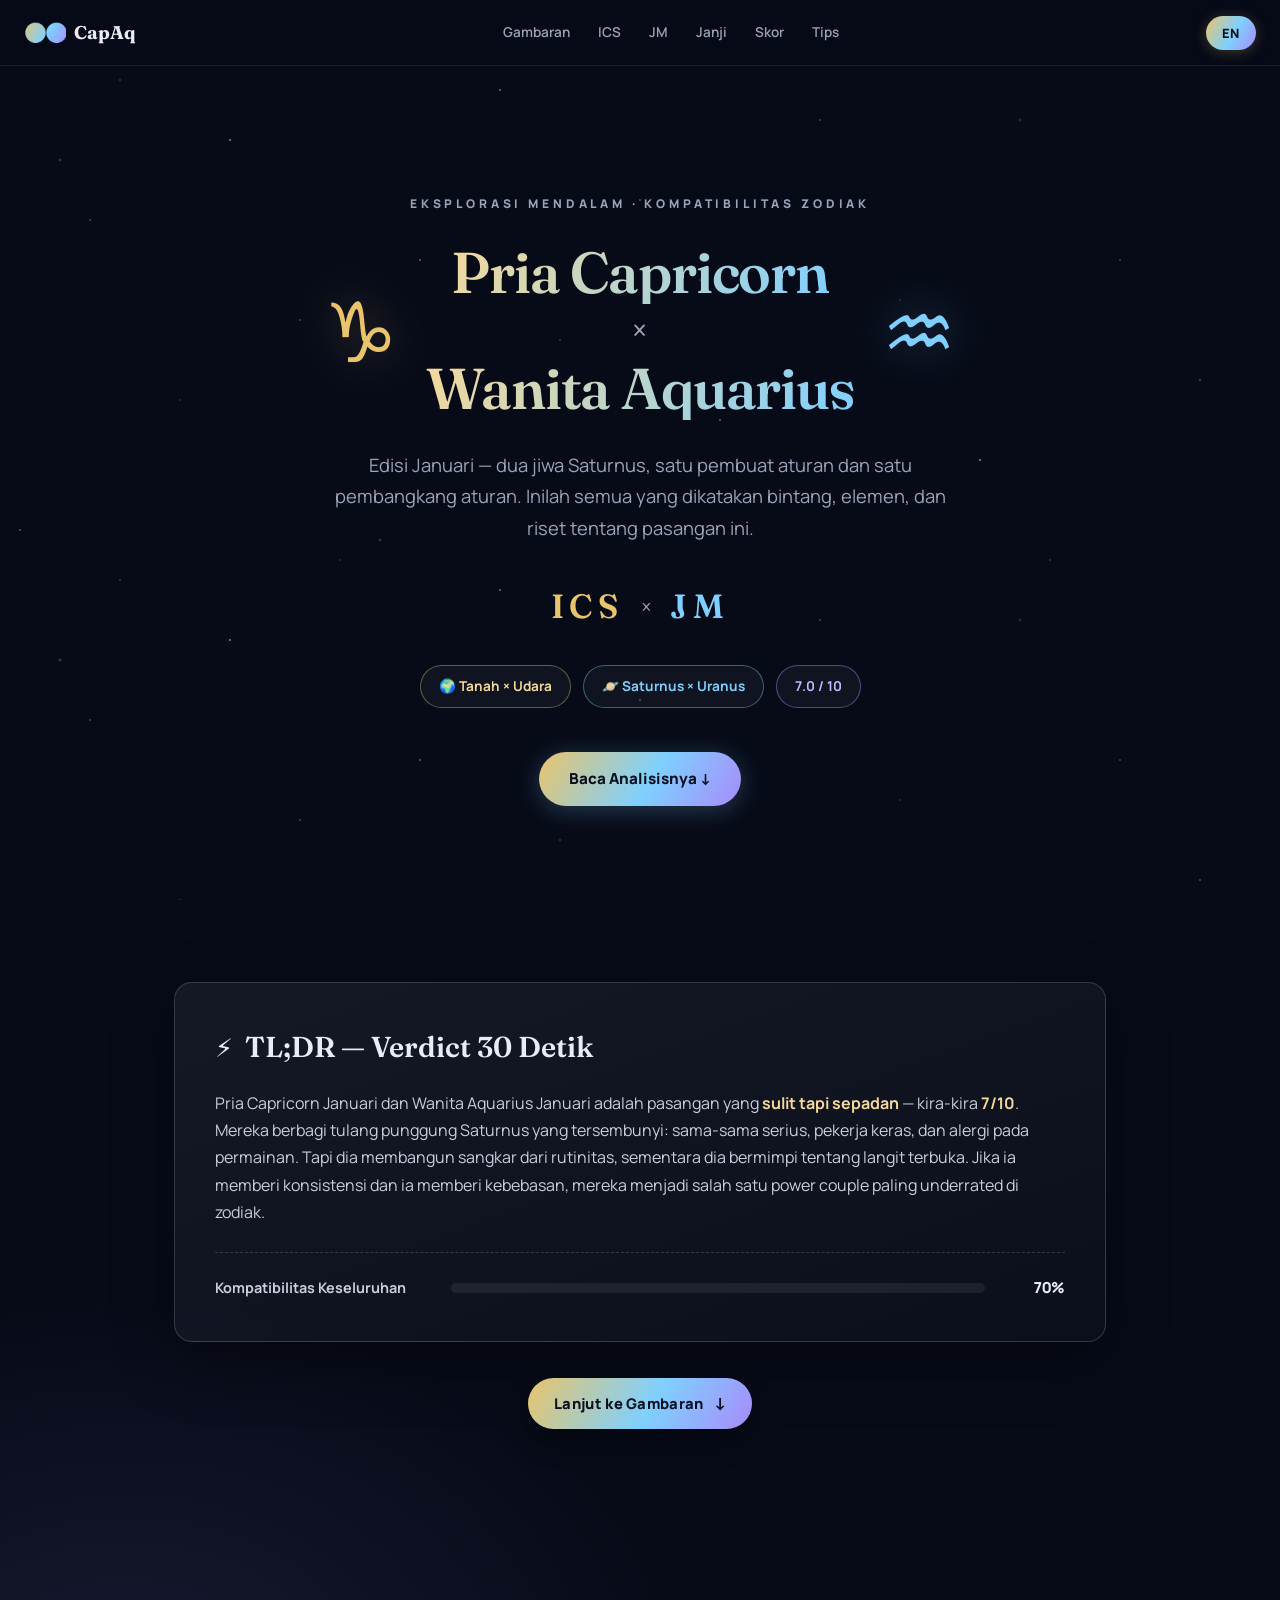
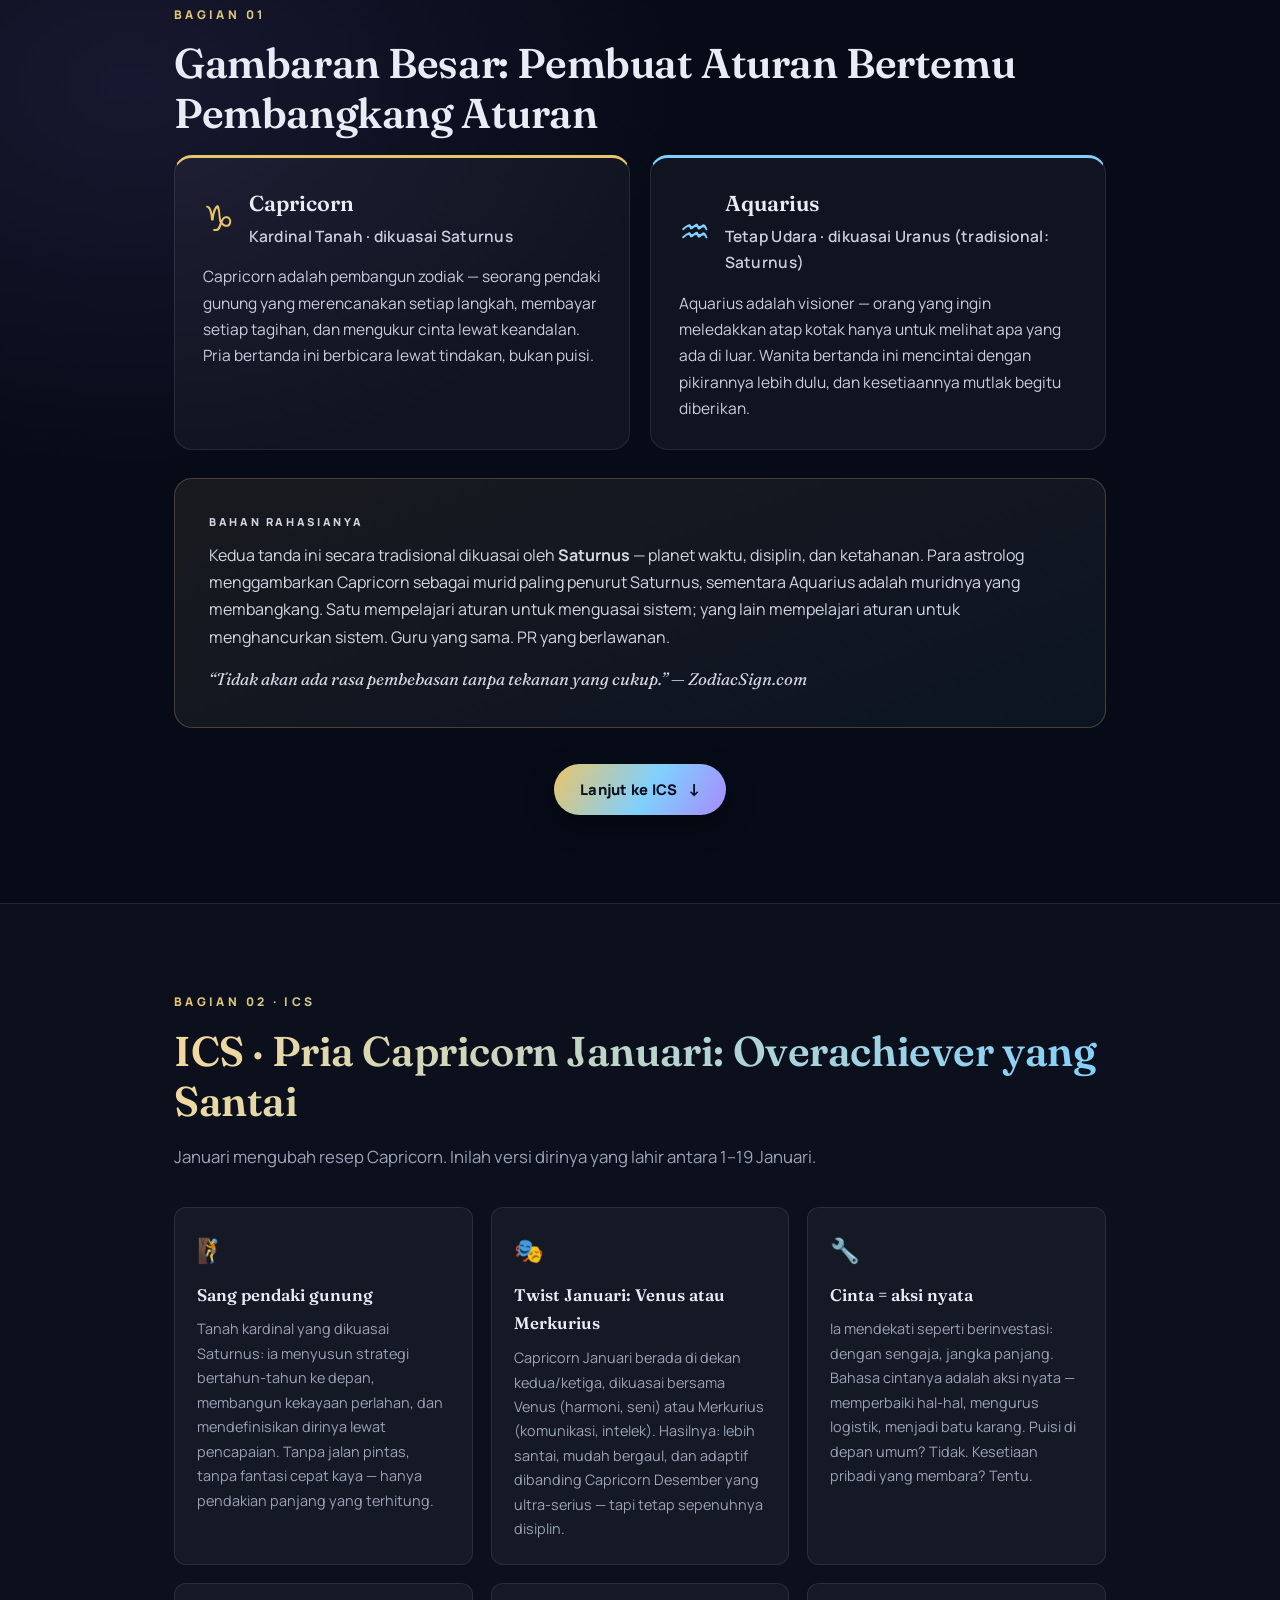
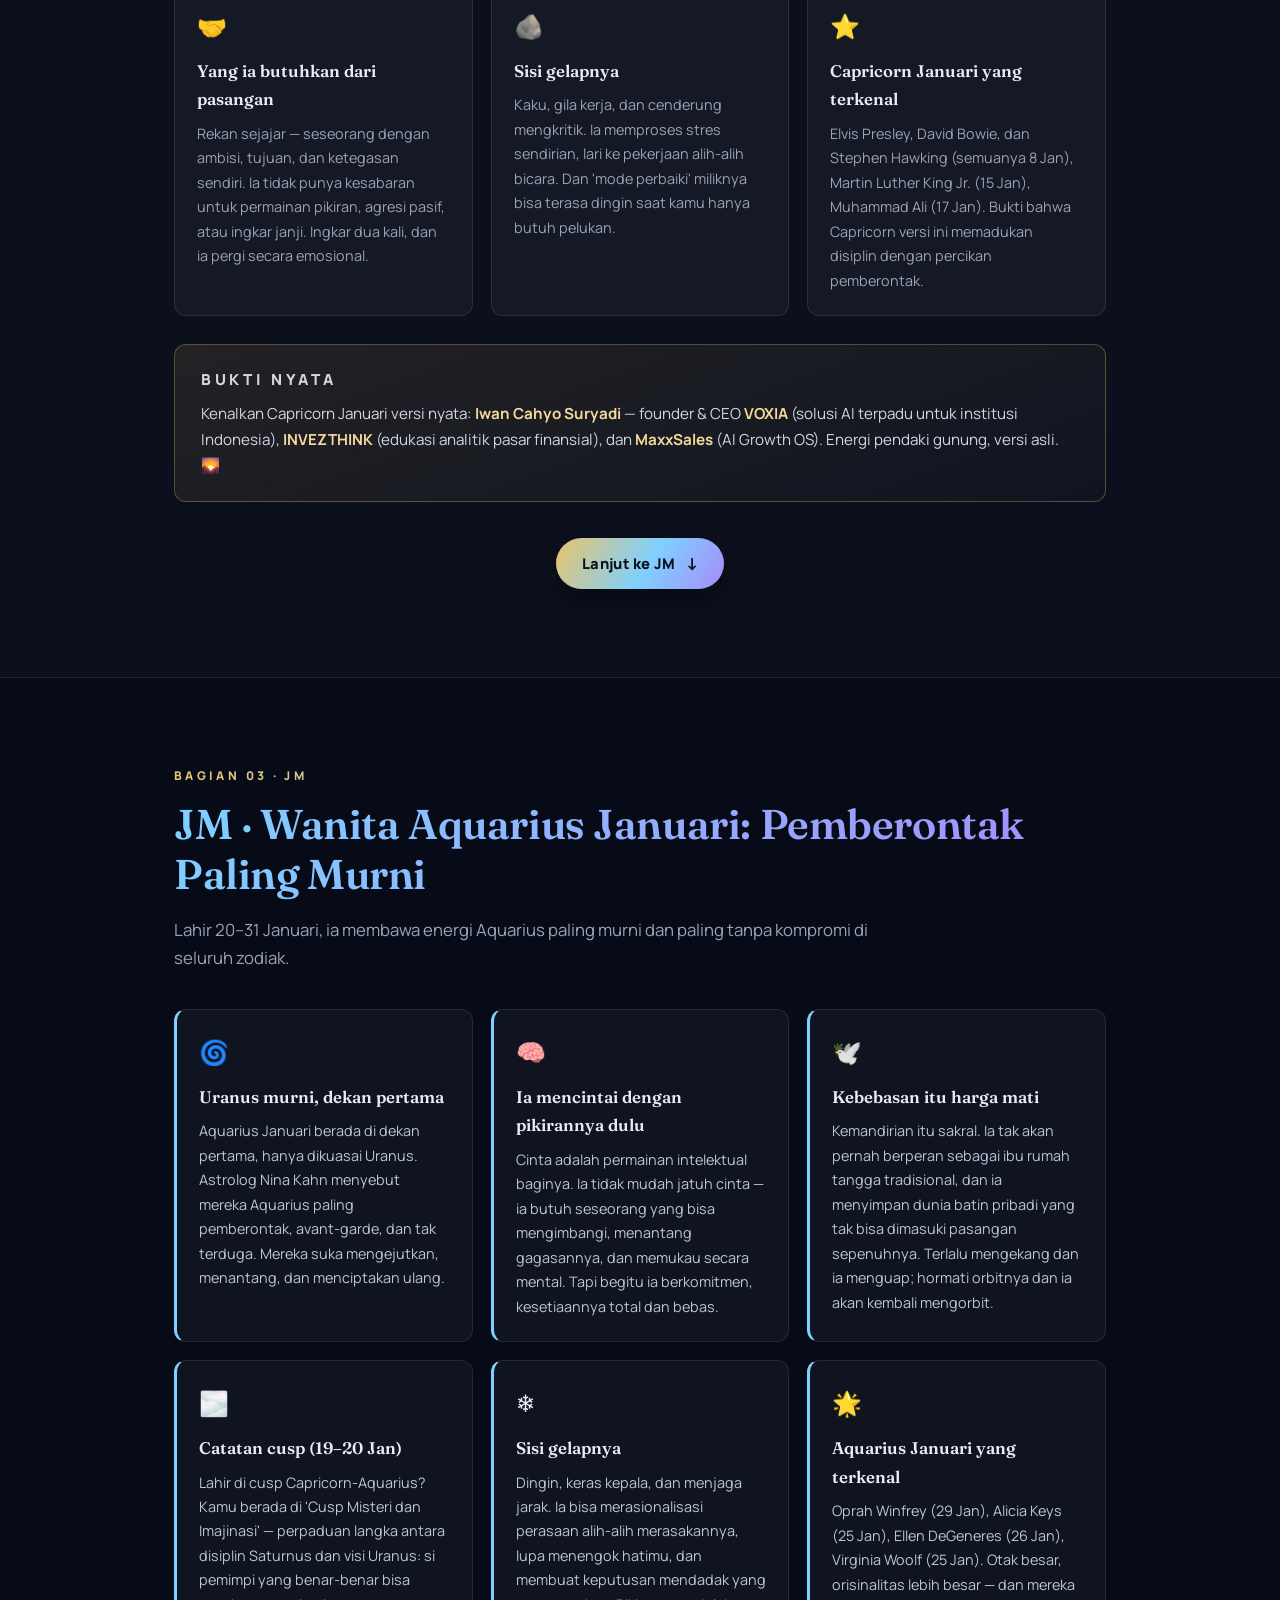
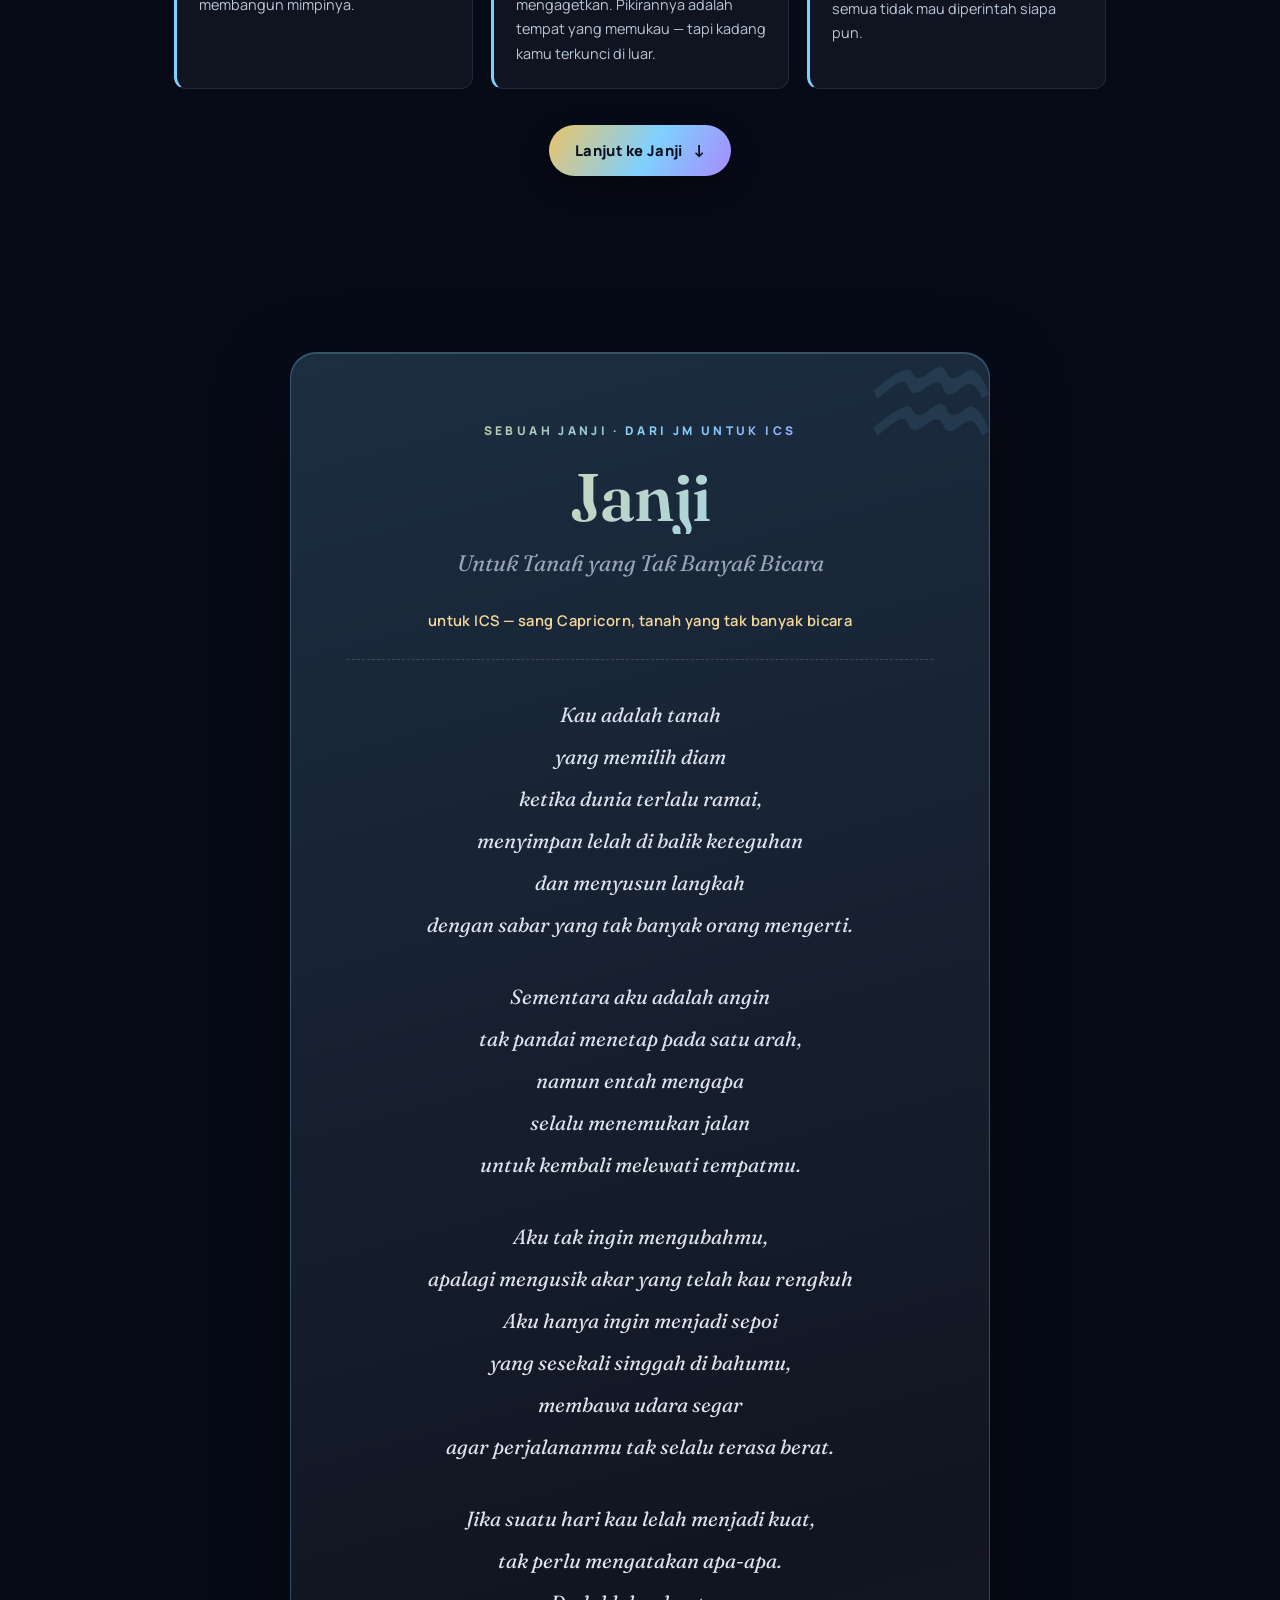
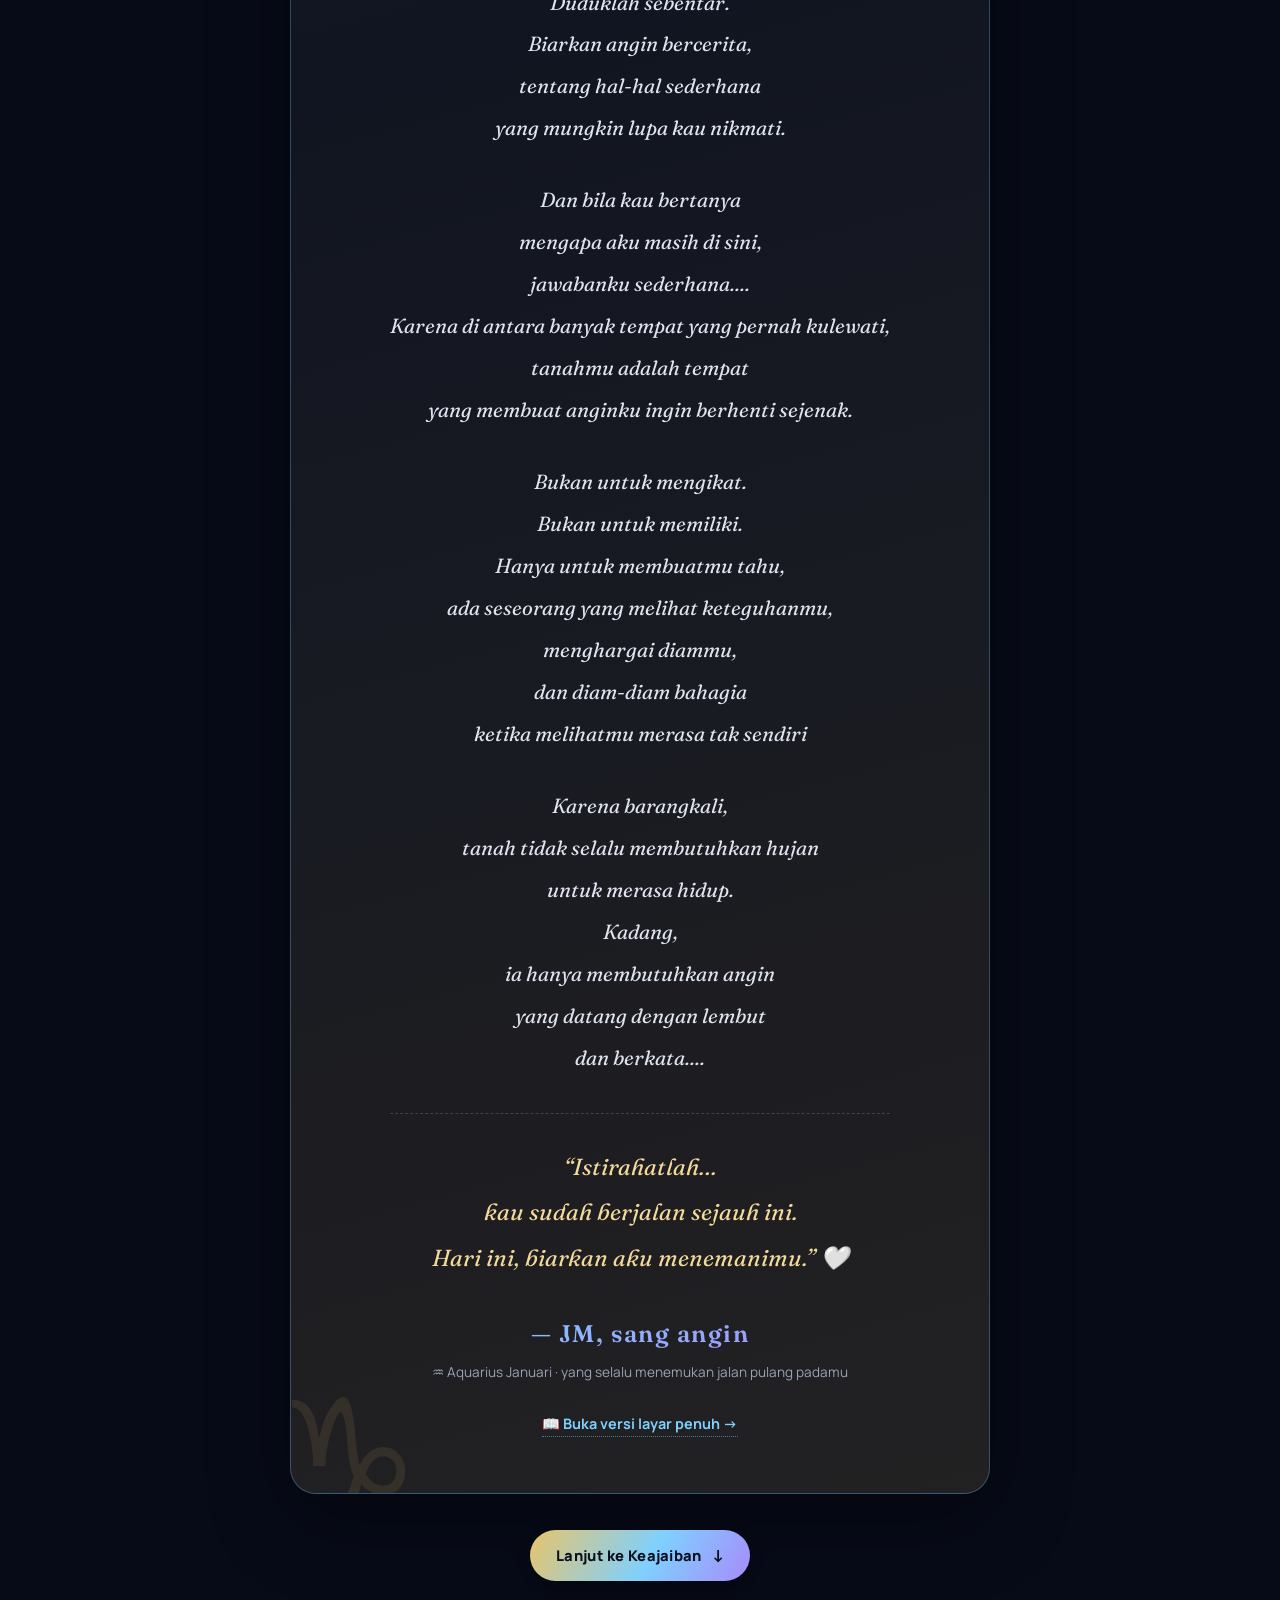
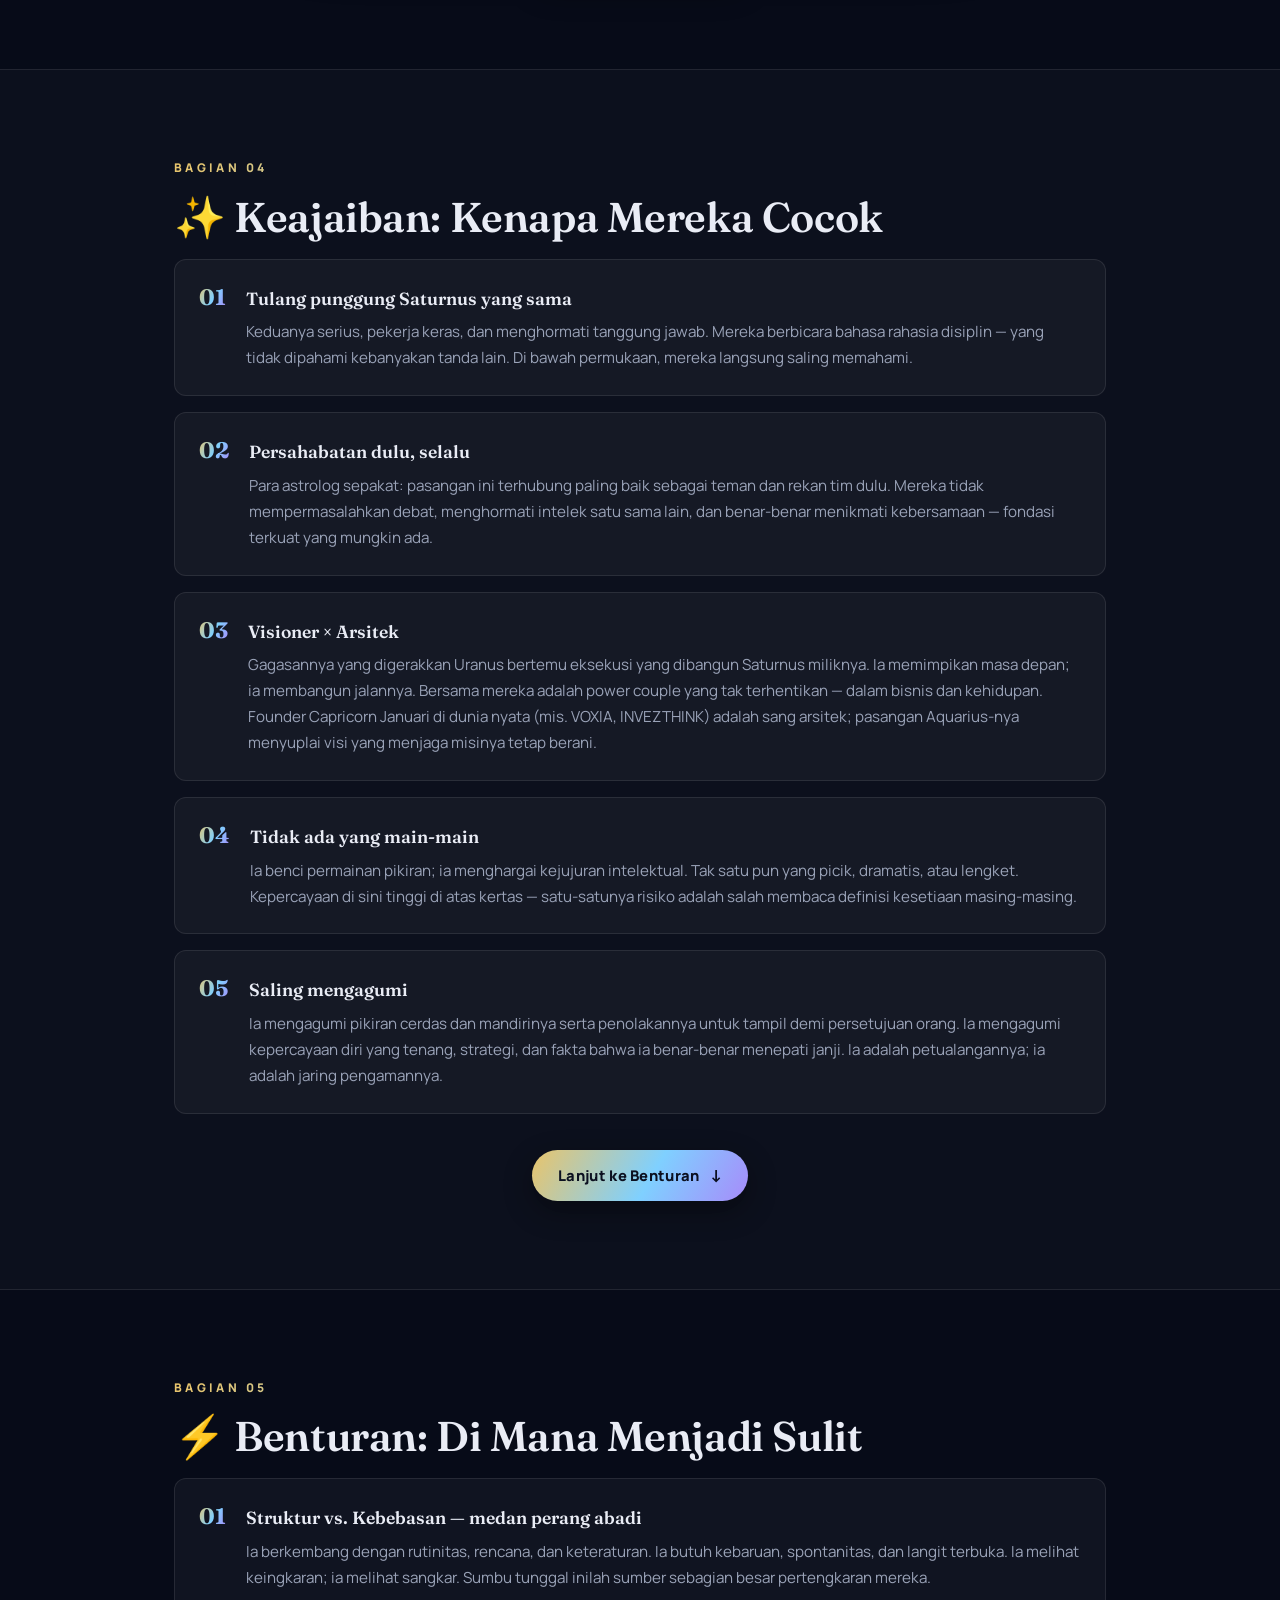
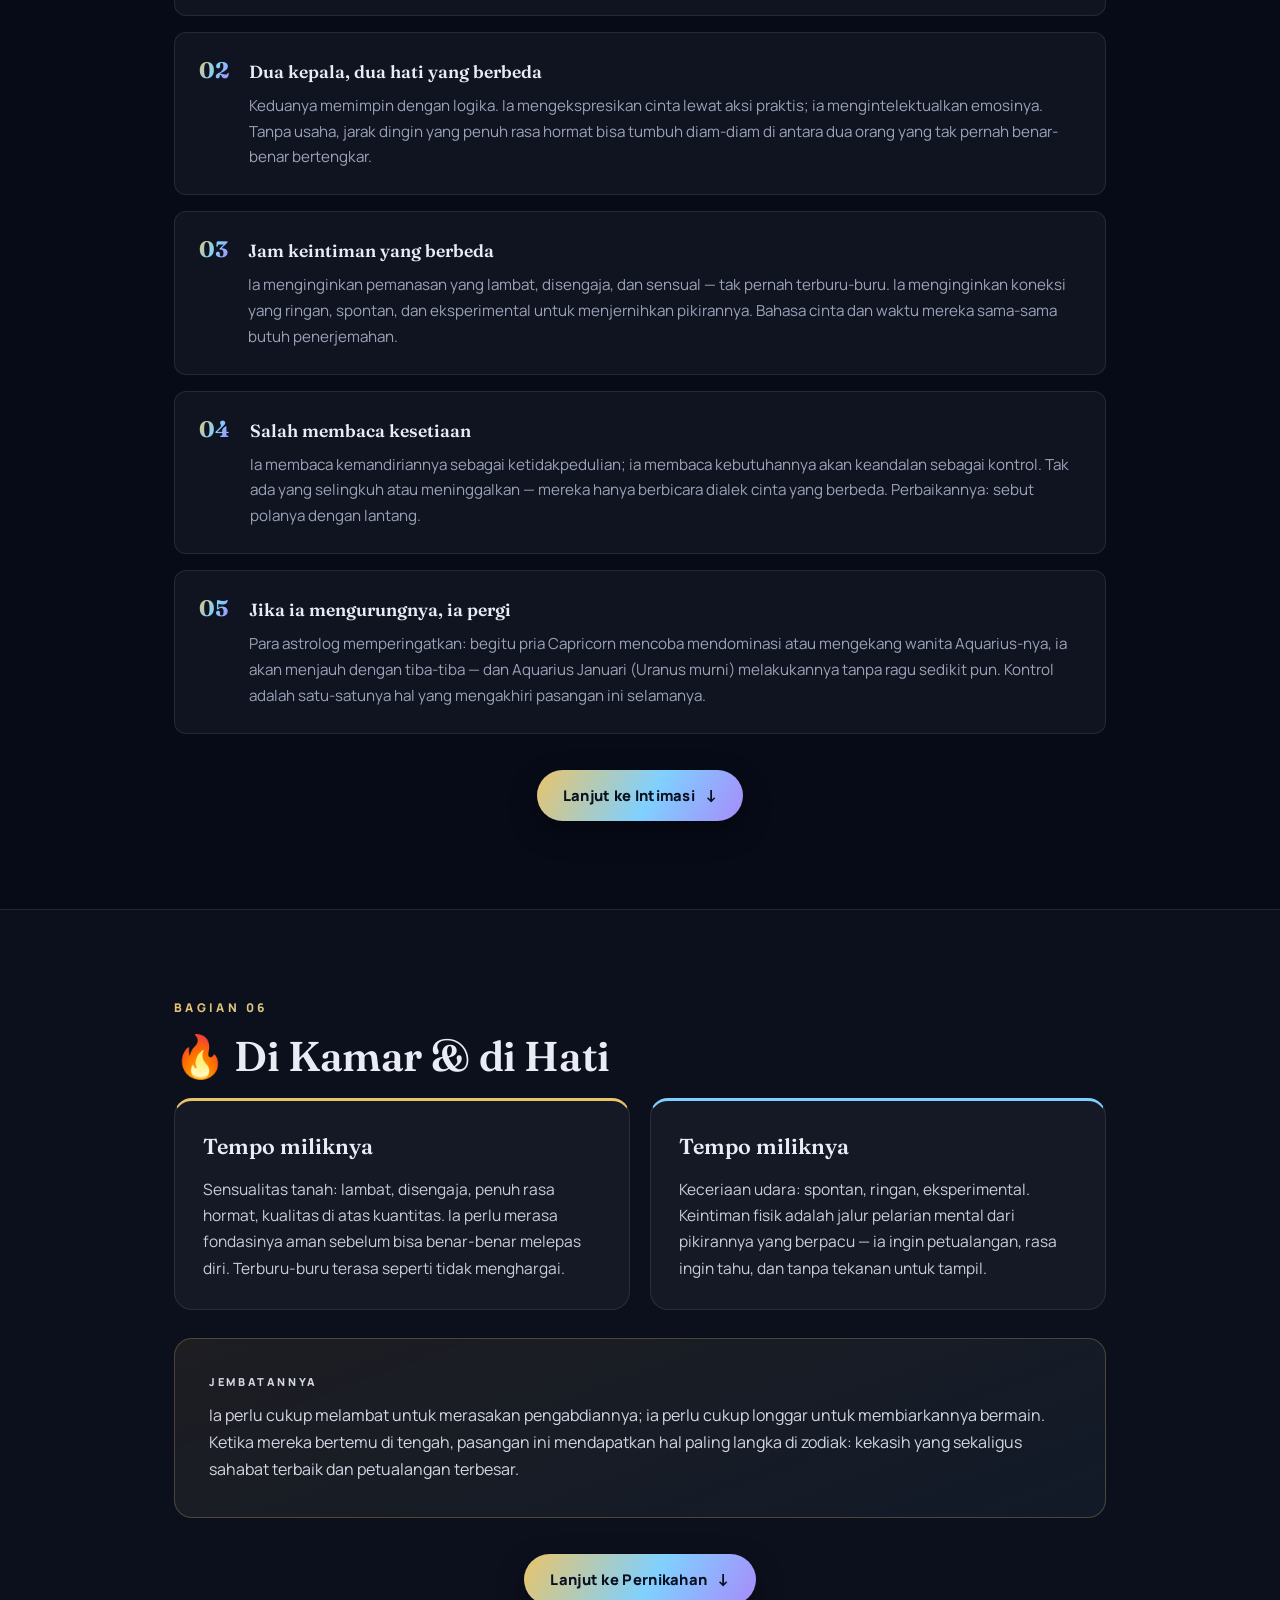
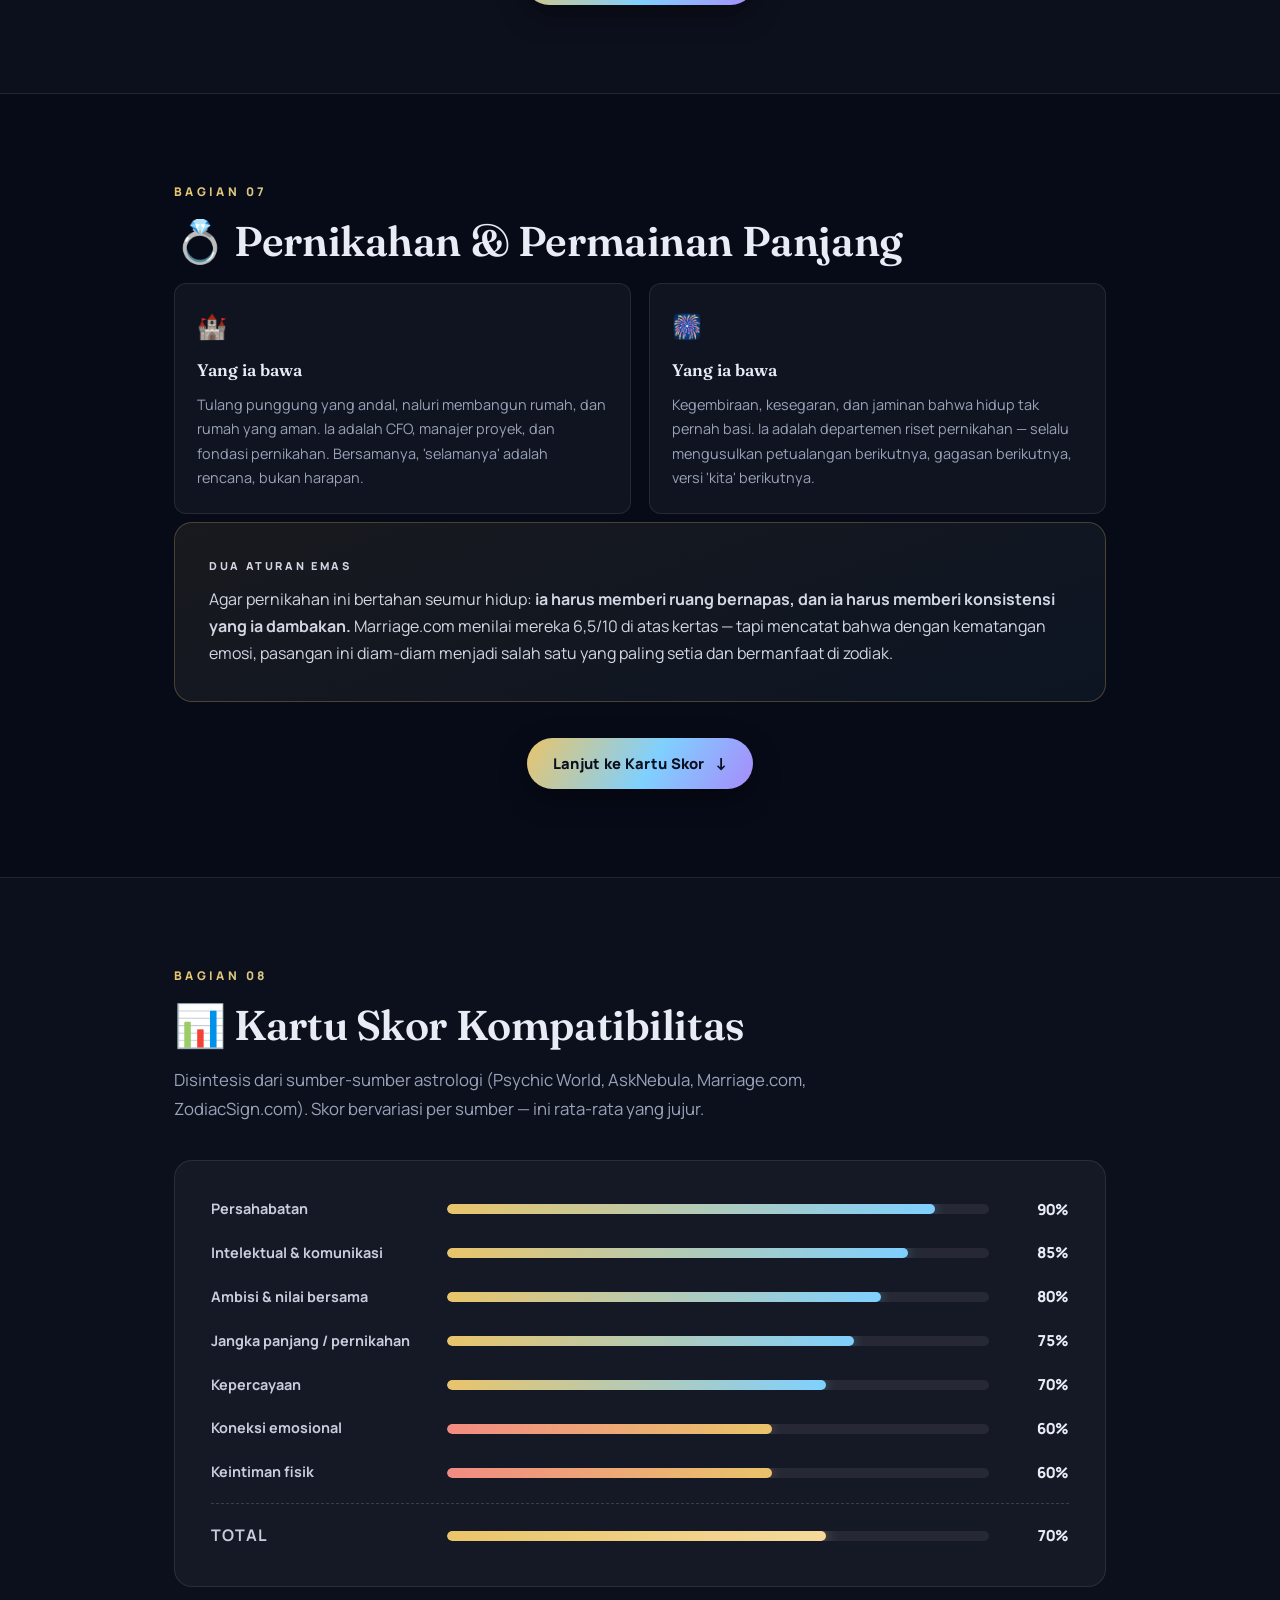
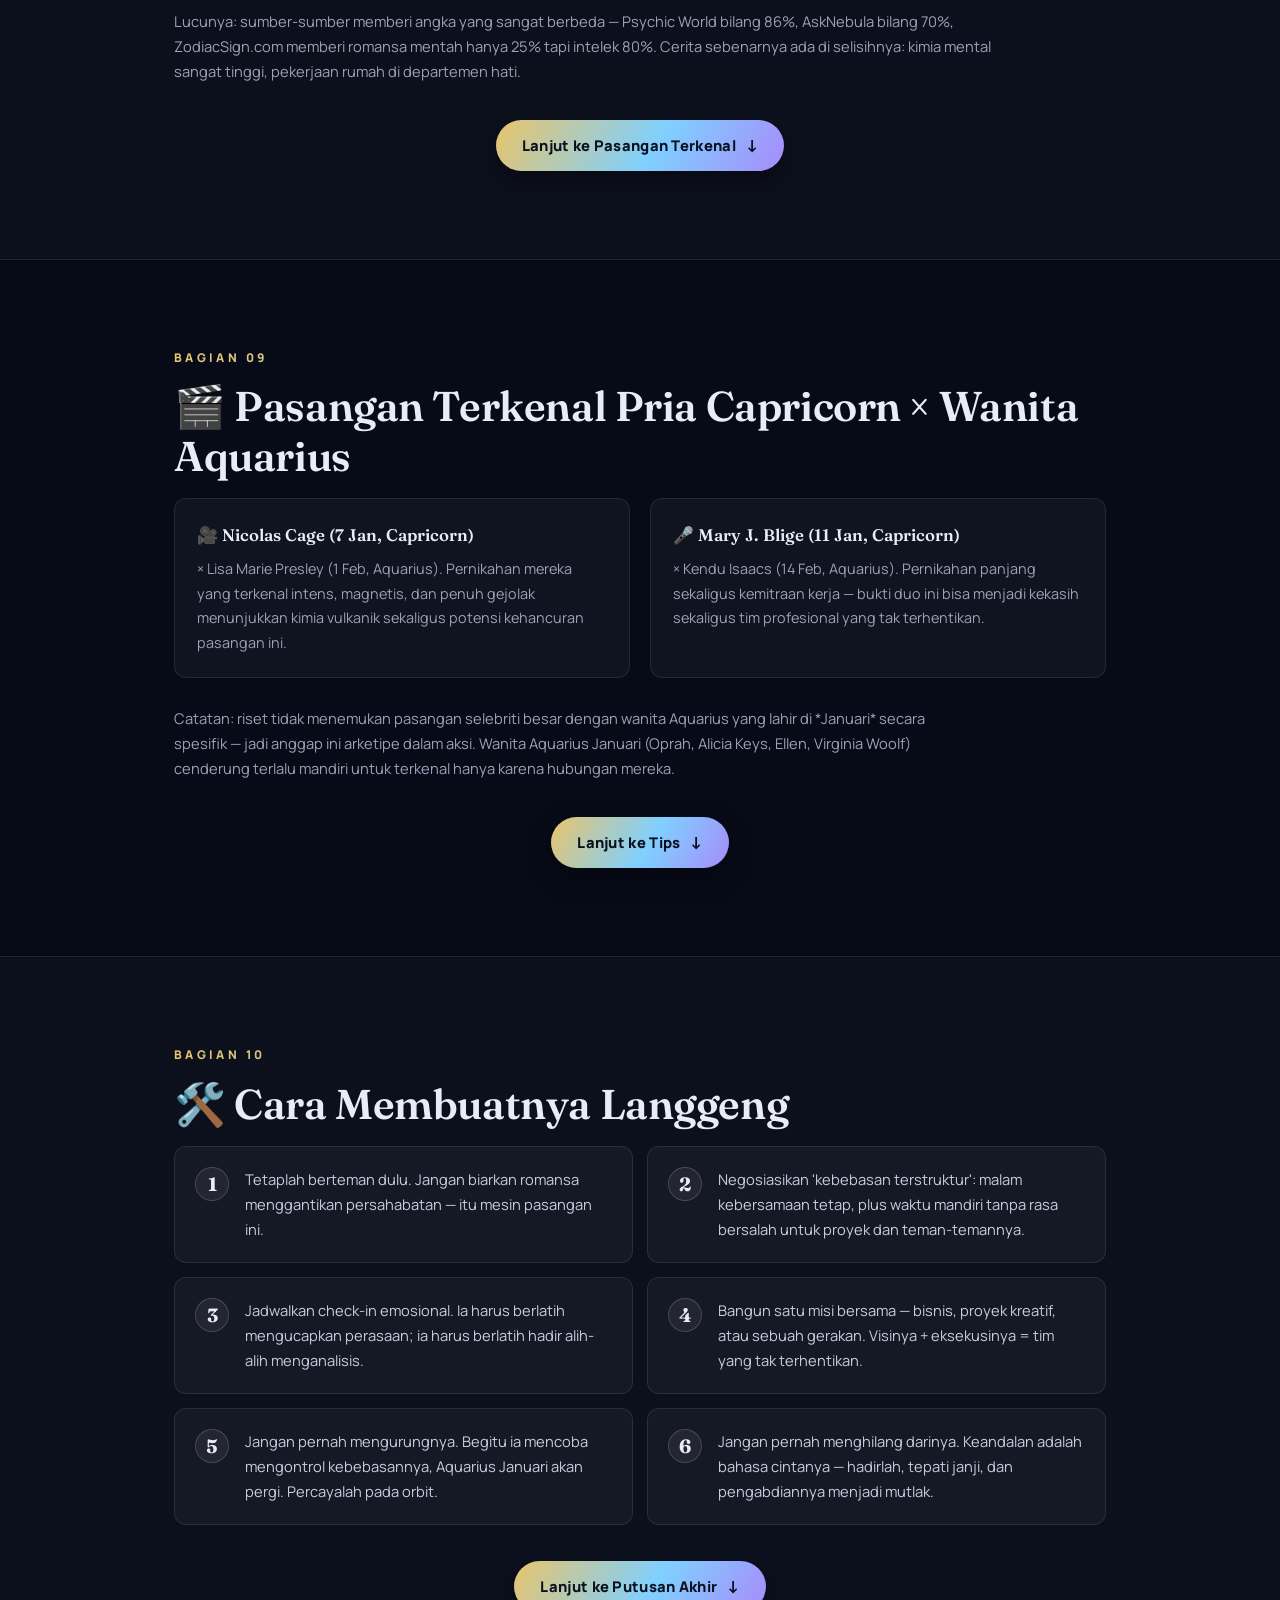
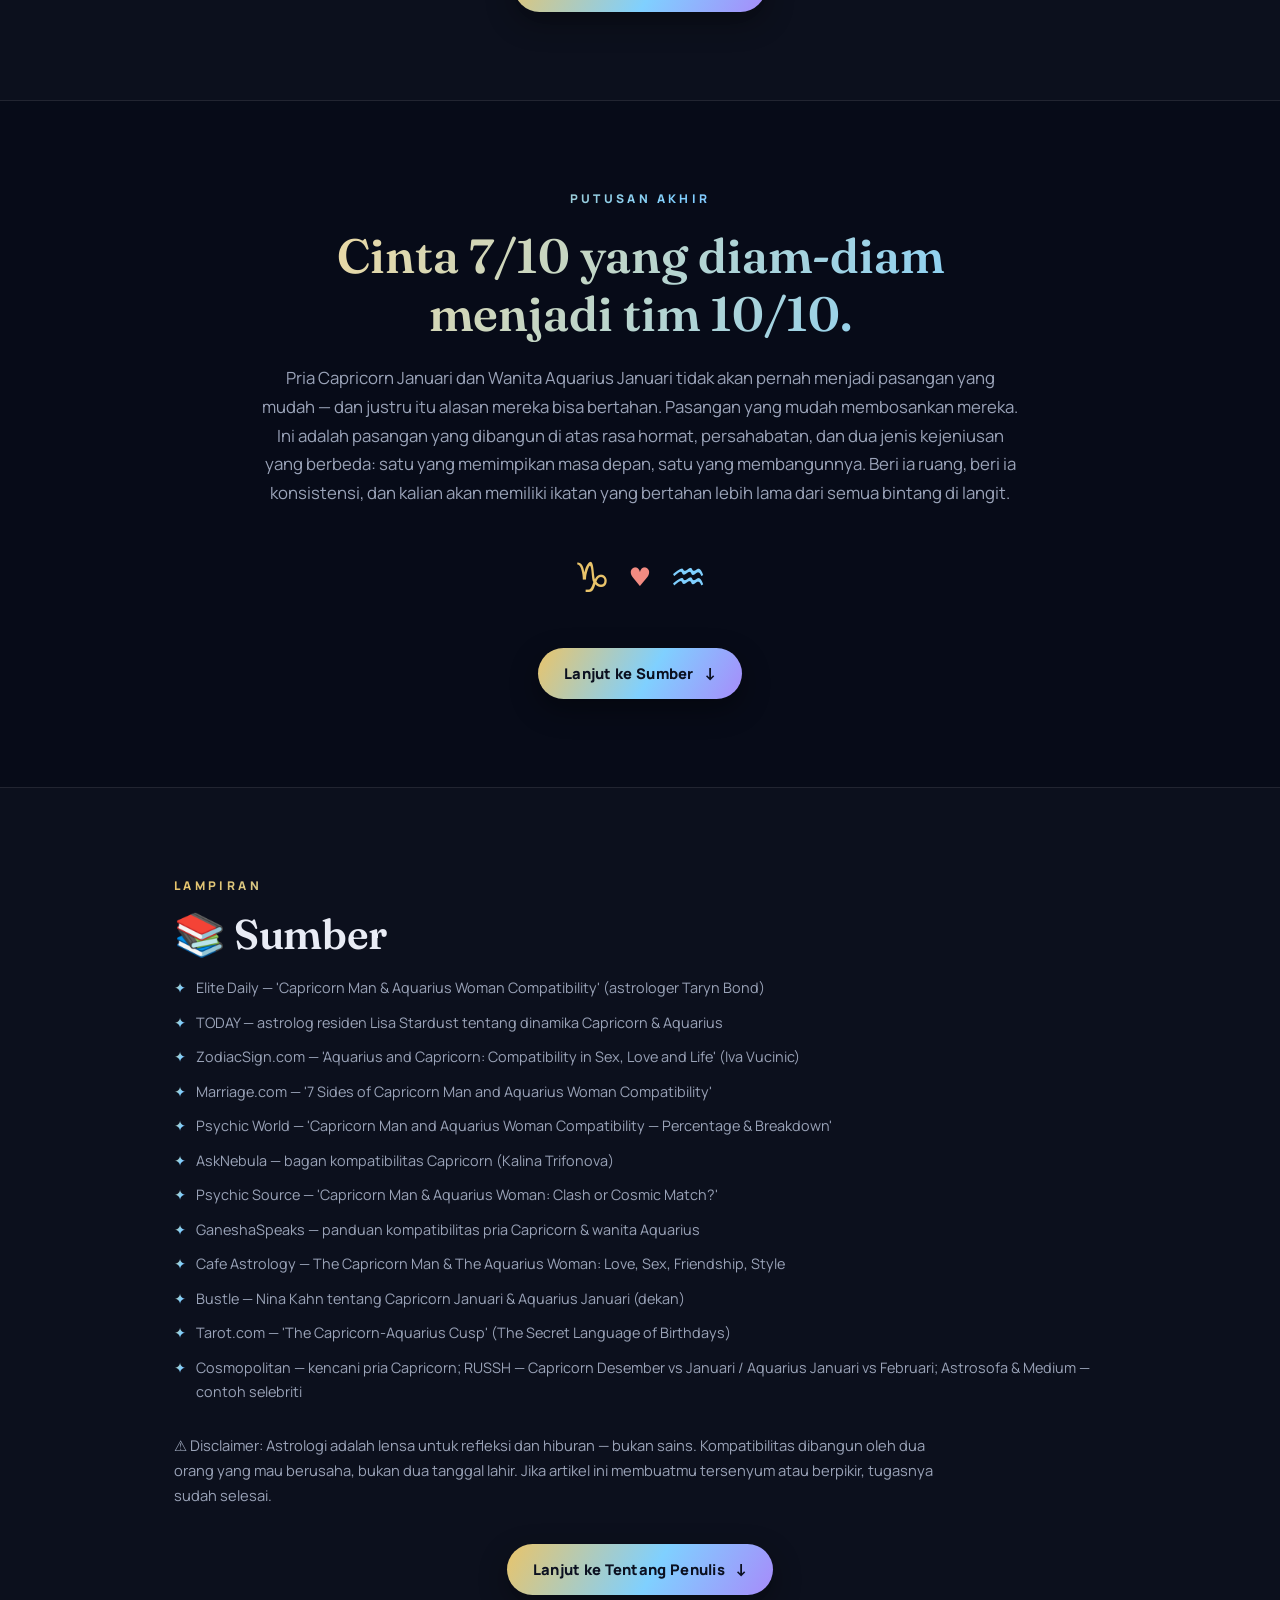
==== commit e290afe5: "style: enrich both letter cards with layered gradient treatments - Reply card (Balasan Sang Tanah): " ====
--- a/index.html
+++ b/index.html
@@ -234,16 +234,16 @@
       <div class="container">
         <div class="poem__card reveal">
           <div class="poem__wind" aria-hidden="true">
-            <i style="--top:16%;--w:90px;--d:9s;--delay:0s;--o:.35"></i>
-            <i style="--top:30%;--w:60px;--d:7s;--delay:2.2s;--o:.25"></i>
-            <i style="--top:44%;--w:120px;--d:11s;--delay:4s;--o:.3"></i>
-            <i style="--top:58%;--w:70px;--d:8s;--delay:1.2s;--o:.28"></i>
-            <i style="--top:70%;--w:100px;--d:10s;--delay:5.4s;--o:.32"></i>
-            <i style="--top:82%;--w:55px;--d:7.5s;--delay:3.1s;--o:.22"></i>
-            <i style="--top:24%;--w:45px;--d:6.5s;--delay:6s;--o:.2"></i>
-            <i style="--top:64%;--w:80px;--d:9.5s;--delay:7.2s;--o:.26"></i>
-            <i style="--top:38%;--w:110px;--d:12s;--delay:8s;--o:.3"></i>
-            <i style="--top:50%;--w:65px;--d:8.5s;--delay:9s;--o:.24"></i>
+            <i style="--top:16%;--w:90px;--d:9s;--delay:0s;--o:.5"></i>
+            <i style="--top:30%;--w:60px;--d:7s;--delay:2.2s;--o:.4"></i>
+            <i style="--top:44%;--w:120px;--d:11s;--delay:4s;--o:.48"></i>
+            <i style="--top:58%;--w:70px;--d:8s;--delay:1.2s;--o:.45"></i>
+            <i style="--top:70%;--w:100px;--d:10s;--delay:5.4s;--o:.55"></i>
+            <i style="--top:82%;--w:55px;--d:7.5s;--delay:3.1s;--o:.38"></i>
+            <i style="--top:24%;--w:45px;--d:6.5s;--delay:6s;--o:.42"></i>
+            <i style="--top:64%;--w:80px;--d:9.5s;--delay:7.2s;--o:.5"></i>
+            <i style="--top:38%;--w:110px;--d:12s;--delay:8s;--o:.4"></i>
+            <i style="--top:50%;--w:65px;--d:8.5s;--delay:9s;--o:.45"></i>
           </div>
           <p class="section__kicker poem__kicker" data-en="A PROMISE · FROM JM TO ICS" data-id="SEBUAH JANJI · DARI JM UNTUK ICS">SEBUAH JANJI · DARI JM UNTUK ICS</p>
           <h2 class="poem__title" data-en="A Promise" data-id="Janji">Janji</h2>
--- a/styles.css
+++ b/styles.css
@@ -439,21 +439,26 @@
   max-width: 700px;
   margin: 0 auto;
   text-align: center;
-  background: linear-gradient(165deg, rgba(127,208,255,.07), rgba(255,255,255,.02) 45%, rgba(233,196,106,.06));
-  border: 1px solid var(--border-strong);
+  /* Layered "wind at first light" treatment (aqua) — mirrors the reply card's
+     gold treatment so both letters read equally rich, never flat. */
+  background:
+    radial-gradient(620px 360px at 50% -12%, rgba(127, 208, 255, .20), transparent 68%),
+    radial-gradient(520px 340px at 108% 112%, rgba(233, 196, 106, .12), transparent 62%),
+    linear-gradient(165deg, rgba(127, 208, 255, .18) 0%, rgba(255, 255, 255, .045) 45%, rgba(233, 196, 106, .12) 100%);
+  border: 1px solid rgba(127, 208, 255, .28);
   border-radius: 26px;
   padding: clamp(40px, 6vw, 68px) clamp(22px, 5vw, 56px) clamp(36px, 5vw, 56px);
-  box-shadow: 0 24px 80px rgba(0,0,0,.42);
+  box-shadow: 0 24px 80px rgba(0, 0, 0, .42), inset 0 1px 0 rgba(127, 208, 255, .22);
   overflow: hidden;
 }
 .poem__card::before {
   content: "♒"; position: absolute; top: -34px; right: -14px;
-  font-size: 10rem; line-height: 1; color: var(--aqua); opacity: .06;
+  font-size: 10rem; line-height: 1; color: var(--aqua); opacity: .10;
   pointer-events: none;
 }
 .poem__card::after {
   content: "♑"; position: absolute; bottom: -40px; left: -14px;
-  font-size: 10rem; line-height: 1; color: var(--gold); opacity: .06;
+  font-size: 10rem; line-height: 1; color: var(--gold); opacity: .10;
   pointer-events: none;
 }
 
@@ -468,12 +473,13 @@
   left: -60px; top: var(--top, 40%);
   width: var(--w, 80px); height: 1.5px;
   border-radius: 999px;
-  background: linear-gradient(90deg, transparent, var(--aqua), transparent);
+  background: linear-gradient(90deg, transparent, #a8dcff, transparent);
+  filter: drop-shadow(0 0 3px rgba(127, 208, 255, .45));
   opacity: 0;
   animation: windDrift var(--d, 9s) linear var(--delay, 0s) infinite;
   will-change: transform, opacity;
 }
-.poem__wind i:nth-child(3n) { background: linear-gradient(90deg, transparent, var(--gold-soft), transparent); }
+.poem__wind i:nth-child(3n) { background: linear-gradient(90deg, transparent, var(--gold), transparent); }
 .poem__wind i:nth-child(4n) { height: 2.5px; }
 
 @keyframes windDrift {
@@ -563,14 +569,24 @@
 .page-divider__star { font-size: .78rem; color: var(--violet); }
 
 .poem__card--reply {
-  background: linear-gradient(165deg, rgba(233,196,106,.09), rgba(255,255,255,.02) 45%, rgba(127,208,255,.06));
-}
-.poem__card--reply::before { content: "♑"; color: var(--gold); }
-.poem__card--reply::after  { content: "♒"; color: var(--aqua); }
+  /* Layered "earth at first light" treatment so the reply card never reads as
+     a flat solid panel: warm gold halo up top, cool aqua glimmer below, and a
+     clearly visible gold → white → aqua flow through the middle. */
+  background:
+    radial-gradient(620px 360px at 50% -12%, rgba(233, 196, 106, .22), transparent 68%),
+    radial-gradient(520px 340px at 108% 112%, rgba(127, 208, 255, .12), transparent 62%),
+    linear-gradient(165deg, rgba(233, 196, 106, .20) 0%, rgba(255, 255, 255, .045) 45%, rgba(127, 208, 255, .13) 100%);
+  border-color: rgba(233, 196, 106, .30);
+  box-shadow: 0 24px 80px rgba(0, 0, 0, .42), inset 0 1px 0 rgba(233, 196, 106, .22);
+}
+.poem__card--reply::before { content: "♑"; color: var(--gold); opacity: .10; }
+.poem__card--reply::after  { content: "♒"; color: var(--aqua); opacity: .10; }
 
 .poem__title--reply { background: linear-gradient(120deg, var(--gold-soft), var(--gold)); }
 
-.poem__wind--earth i { background: linear-gradient(90deg, transparent, var(--gold-soft), transparent); }
+/* Brighter, glowing gold streaks so the drifting wind is actually visible
+   against the gold-tinted reply card */
+.poem__wind--earth i { background: linear-gradient(90deg, transparent, #f7e6bd, transparent); filter: drop-shadow(0 0 3px rgba(233, 196, 106, .45)); }
 .poem__wind--earth i:nth-child(3n) { background: linear-gradient(90deg, transparent, var(--gold), transparent); }
 
 .poem__stanza--prayer { color: var(--gold-soft); }
